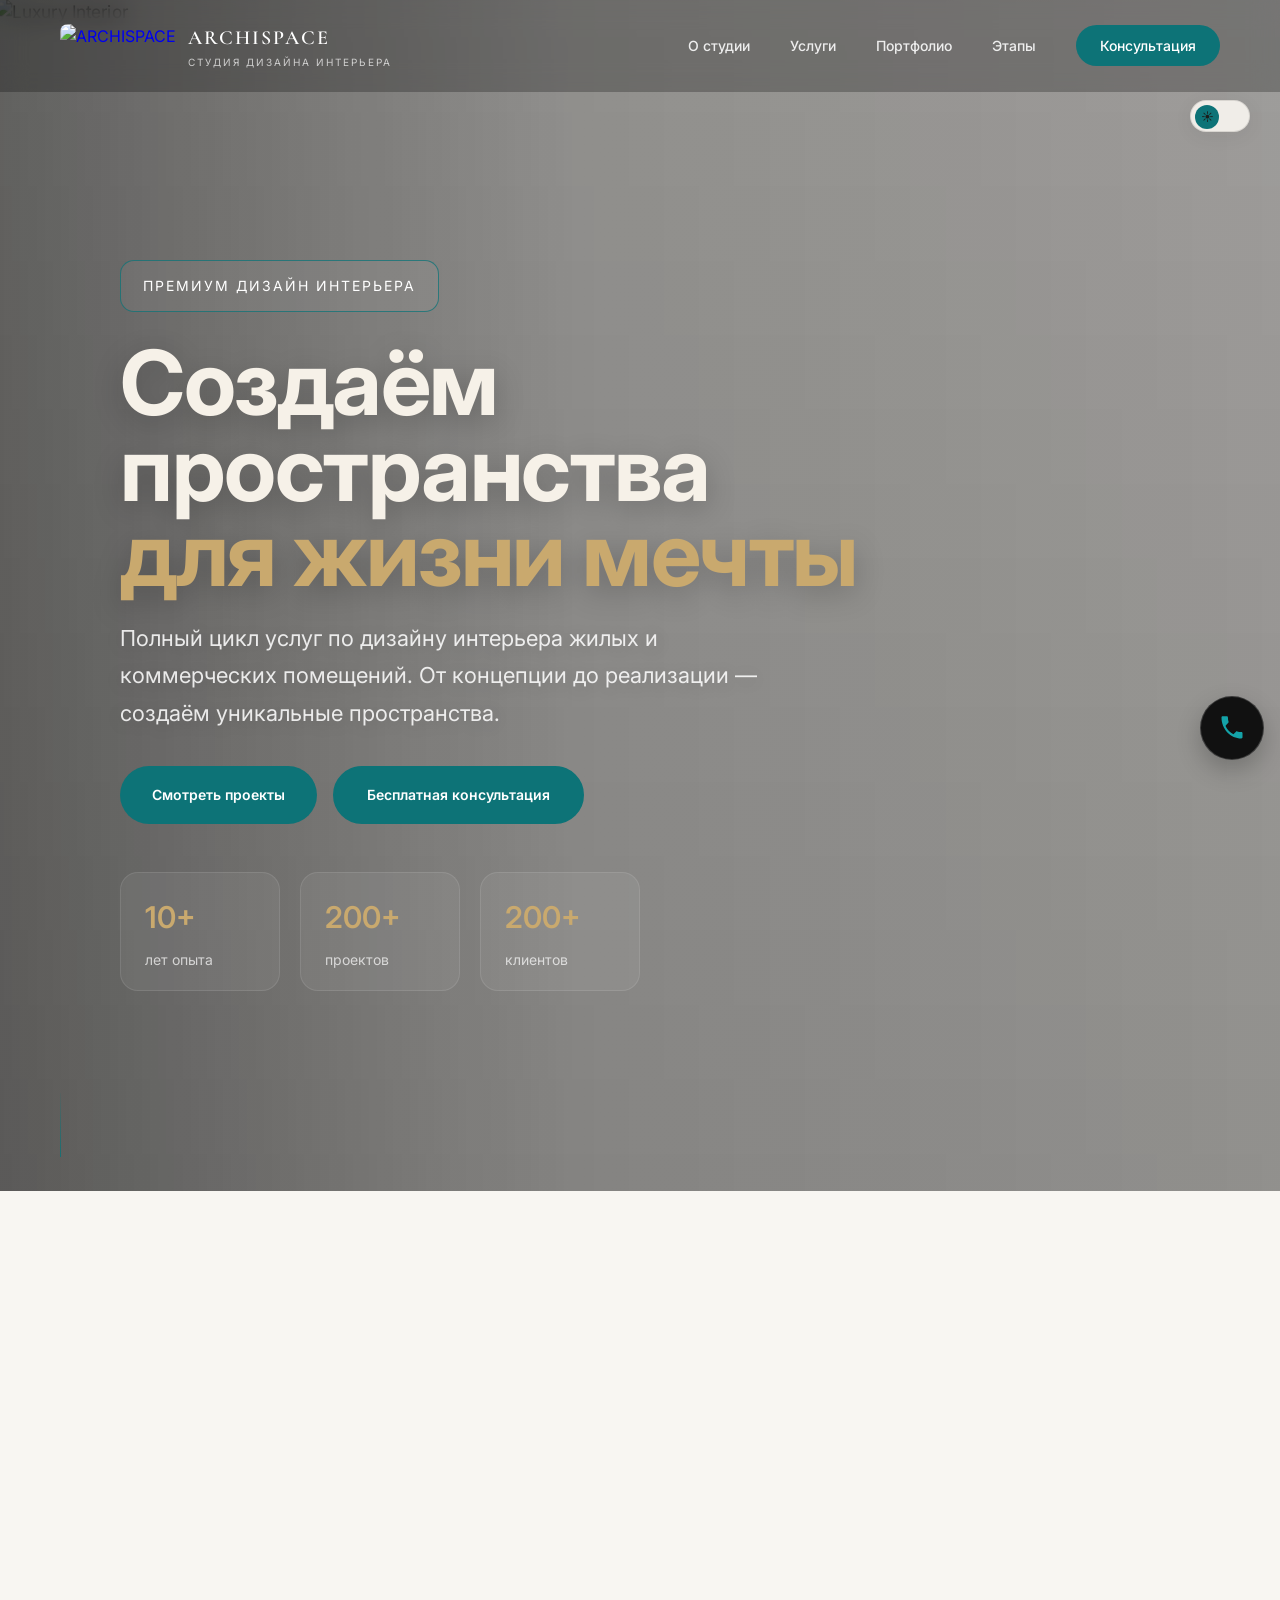
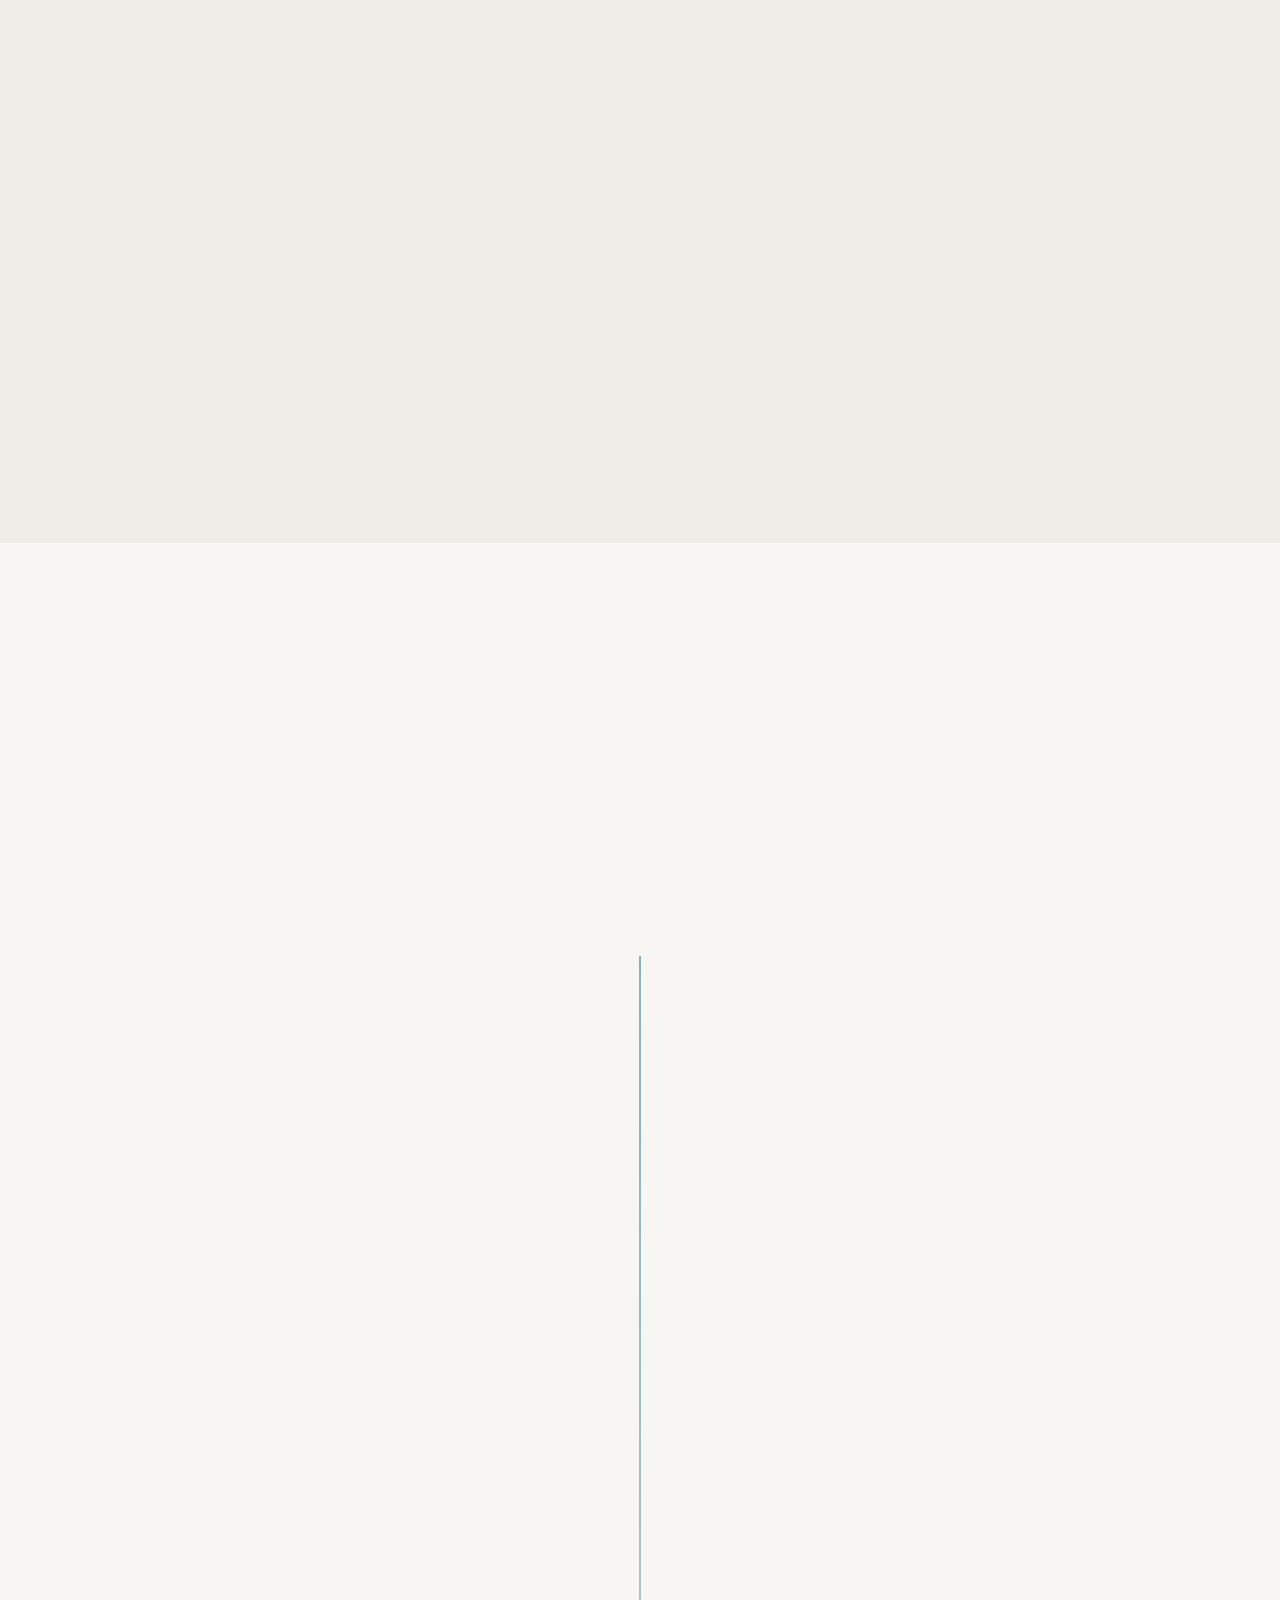
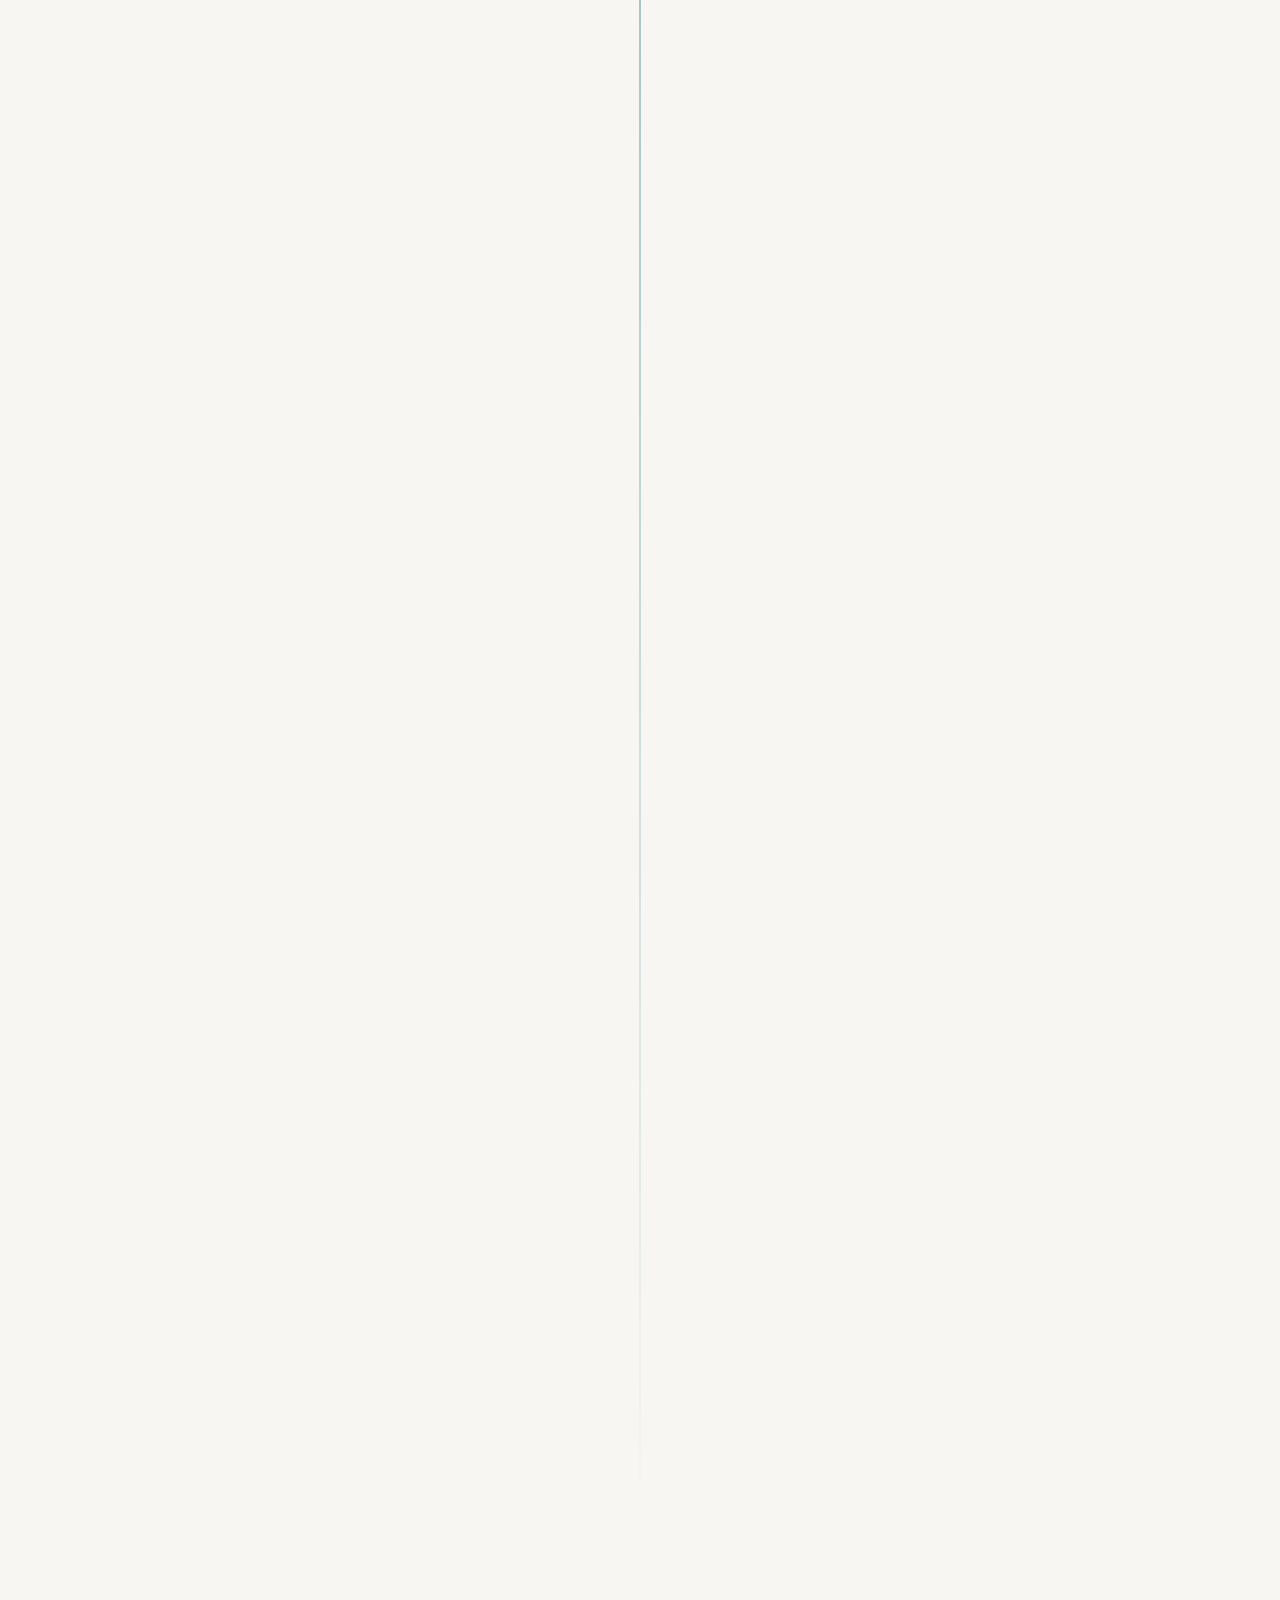
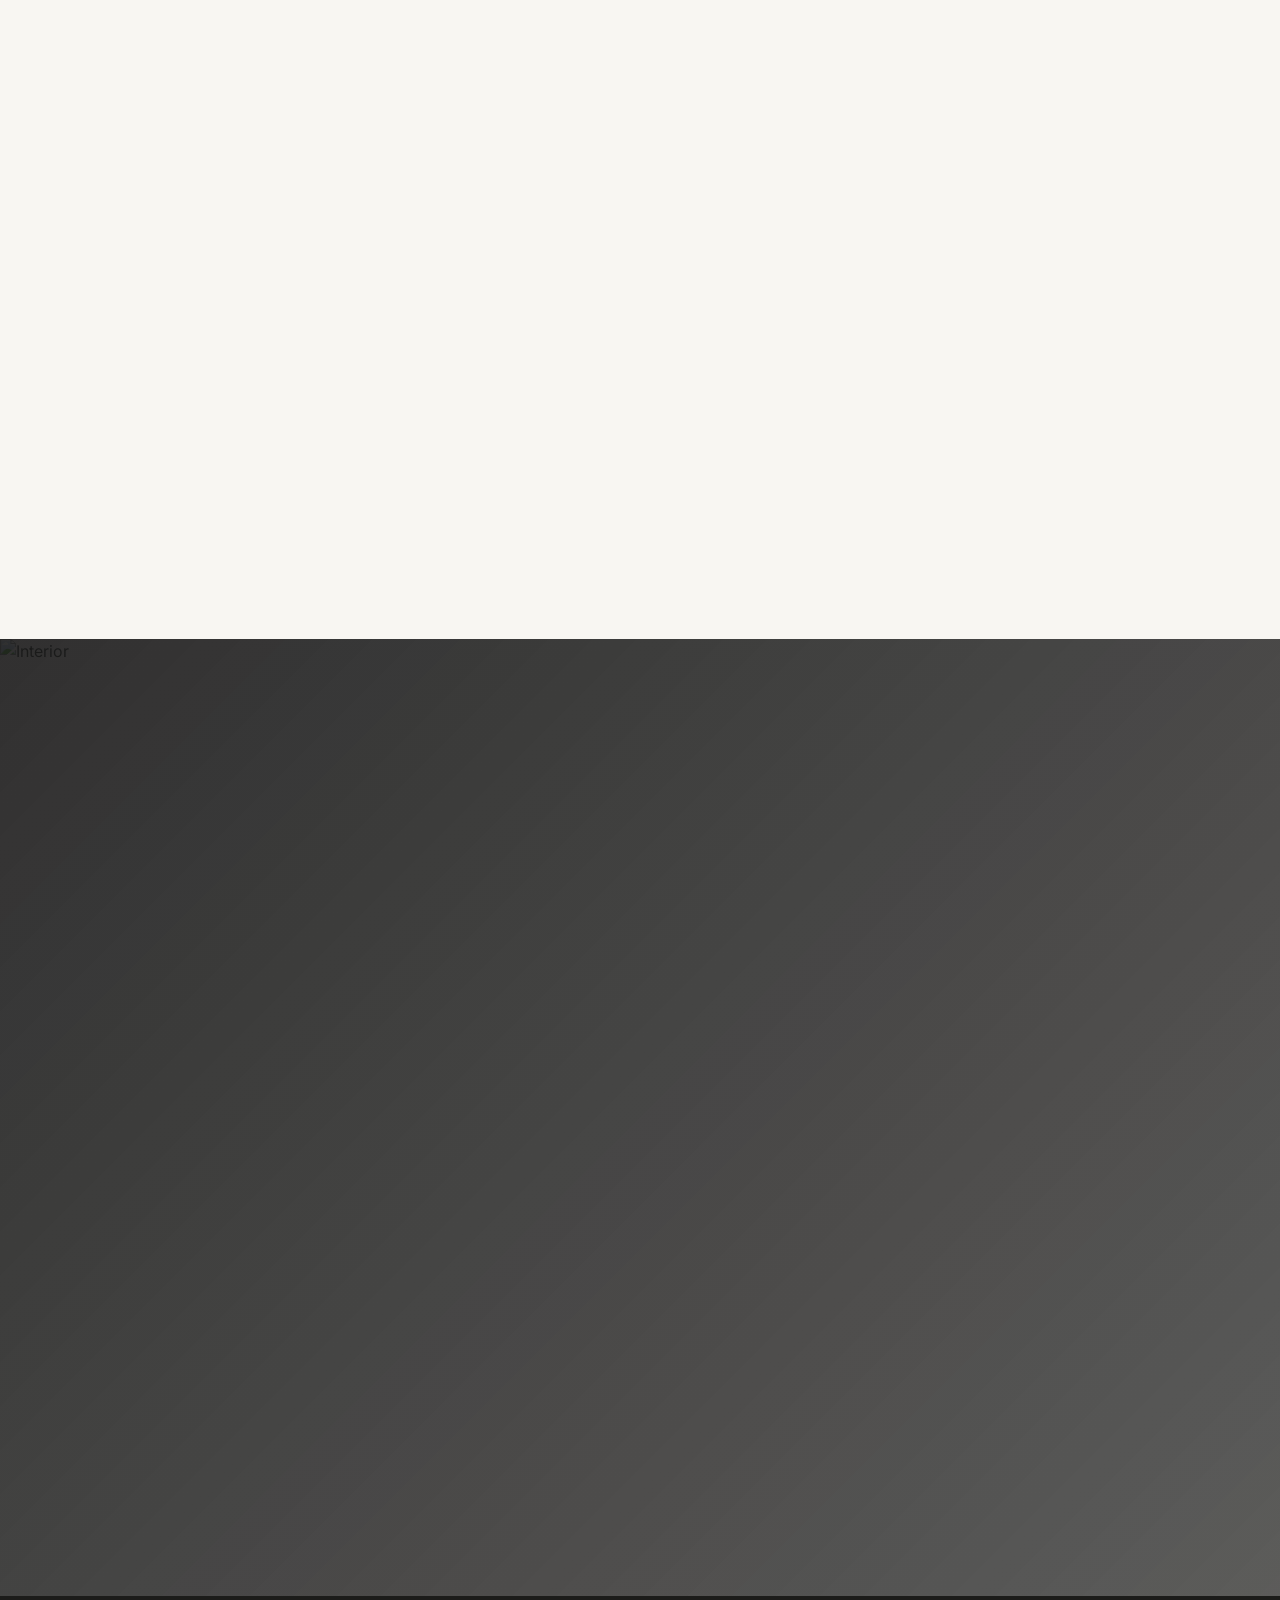
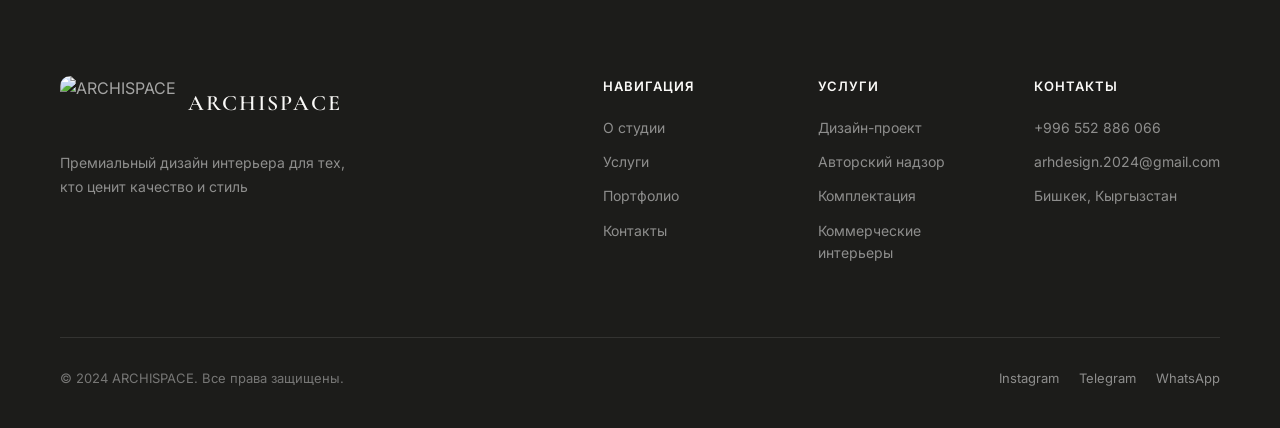
==== index.html @ 8711dd5a "Add files via upload" ====
<!DOCTYPE html>
<html lang="ru">

<head>
    <meta charset="UTF-8">
    <meta name="viewport" content="width=device-width, initial-scale=1.0">
    <title>ARCHISPACE | Дизайн интерьера премиум класса</title>
    <link rel="preconnect" href="https://fonts.googleapis.com">
    <link rel="preconnect" href="https://fonts.gstatic.com" crossorigin>
    <link
        href="https://fonts.googleapis.com/css2?family=Inter:wght@300;400;500;600;700&family=Cormorant+Garamond:wght@400;500;600;700&display=swap"
        rel="stylesheet">
    <link rel="stylesheet" href="styles.css">
</head>

<body>
    <!-- Theme Toggle -->
    <div class="theme-toggle" id="themeToggle">
        <div class="theme-toggle-track">
            <div class="theme-toggle-thumb">
                <span class="theme-icon light">☀️</span>
                <span class="theme-icon dark">🌙</span>
            </div>
        </div>
    </div>

    <nav class="navbar" id="navbar">
        <a href="#" class="logo">
            <img src="images/logo.png" alt="ARCHISPACE">
            <div class="logo-text">
                <span class="logo-title">ARCHISPACE</span>
                <span class="logo-subtitle">Студия дизайна интерьера</span>
            </div>
        </a>

        <ul class="nav-links">
            <li><a href="#about" data-i18n="navAbout">О студии</a></li>
            <li><a href="#services" data-i18n="navServices">Услуги</a></li>
            <li><a href="#portfolio" data-i18n="navPortfolio">Портфолио</a></li>
            <li><a href="#process" data-i18n="navProcess">Этапы</a></li>
            <li><a href="#contact" class="nav-cta" data-i18n="navContact">Консультация</a></li>
        </ul>

        <div class="mobile-menu-btn" id="mobileMenuBtn">
            <span></span>
            <span></span>
            <span></span>
        </div>
    </nav>

    <section class="hero" id="hero">
        <div class="hero-bg">
            <img src="images/hero-interior.jpg" alt="Luxury Interior">
            <div class="hero-overlay"></div>
        </div>
        <div class="hero-container">

            <div class="hero-content">

                <div class="hero-label" data-i18n="heroLabel">
                    Премиум дизайн интерьера
                </div>

                <h1 data-i18n="heroTitle">
                    Создаём пространства <br><span>для жизни мечты</span>
                </h1>

                <p class="hero-description" data-i18n="heroDesc">
                    Полный цикл услуг по дизайну интерьера жилых и коммерческих помещений.
                    От концепции до реализации — создаём уникальные пространства.
                </p>

                <div class="hero-buttons">
                    <a href="#portfolio" class="btn btn-primary" data-i18n="btnProjects">
                        Смотреть проекты
                    </a>

                    <a href="#contact" class="btn btn-secondary" data-i18n="btnConsult">
                        Бесплатная консультация
                    </a>
                </div>

                <div class="hero-stats">
                    <div class="stat-item">
                        <h3>10+</h3>
                        <p data-i18n="statYears">лет опыта</p>
                    </div>
                    <div class="stat-item">
                        <h3>200+</h3>
                        <p data-i18n="statProjects">проектов</p>
                    </div>
                    <div class="stat-item">
                        <h3>200+</h3>
                        <p data-i18n="statClients">клиентов</p>
                    </div>
                </div>

            </div>

        </div>
        <div class="scroll-indicator">
            <div class="scroll-line"></div>
        </div>
    </section>

    <section class="services" id="services">
        <div class="section-header reveal">
            <span class="section-label" data-i18n="servicesLabel">Услуги</span>
            <h2 class="section-title" data-i18n="servicesTitle">Комплексный подход к дизайну</h2>
            <p class="section-subtitle" data-i18n="servicesSubtitle">
                От первой встречи до финальной реализации — мы сопровождаем вас на каждом этапе создания идеального
                интерьера
            </p>
        </div>

        <div class="services-grid">
            <div class="service-card reveal">
                <div class="service-image">
                    <img src="images/service-1.jpg" alt="Interior Design">
                </div>
                <div class="service-content">
                    <span class="service-number">01</span>
                    <h3 data-i18n="service1Title">Состав дизайн-проекта</h3>
                    <p data-i18n="service1Text">
                        Вы получите полный комплект дизайн проекта со всеми частями в бумажном и электронном виде
                    </p>
                    <ul class="service-list">
                        <li>Замеры объекта</li>
                        <li>Планировочные решения</li>
                        <li>3D-визуализация</li>
                        <li>Рабочие чертежи</li>
                    </ul>
                </div>
            </div>

            <div class="service-card reveal">

                <div class="service-image">
                    <img src="images/service-2.jpg" alt="Author Supervision">
                </div>
                <div class="service-content">
                    <span class="service-number">02</span>
                    <h3 data-i18n="service2Title">Авторский надзор</h3>
                    <p data-i18n="service2Text">
                        Контроль соответствия строительных работ проектной документации.
                        Регулярные выезды на объект и взаимодействие с подрядчиками.
                    </p>

                    <ul class="service-list">
                        <li>Выезды на объект</li>
                        <li>Приёмка работ</li>
                        <li>Корректировки</li>
                        <li>Фотоотчёты</li>
                    </ul>

                </div>

            </div>

            <div class="service-card reveal">
                <div class="service-image">
                    <img src="images/service-3.jpg" alt="Furniture">
                </div>
                <div class="service-content">
                    <span class="service-number">03</span>
                    <h3 data-i18n="service3Title">Комплектация объекта</h3>
                    <p data-i18n="service3Text">
                        Подбор и закупка мебели, сантехники, света, отделочных материалов. Работа с проверенными
                        поставщиками и скидки до 10%.
                    </p>
                    <ul class="service-list">
                        <li>Подбор материалов</li>
                        <li>Закупка мебели</li>
                        <li>Доставка и сборка</li>
                        <li>Гарантия качества</li>
                    </ul>
                </div>
            </div>

            <div class="service-card reveal">
                <div class="service-image">
                    <img src="images/service-4.jpg" alt="Commercial">
                </div>
                <div class="service-content">
                    <span class="service-number">04</span>
                    <h3 data-i18n="service4Title">Коммерческие интерьеры</h3>
                    <p data-i18n="service4Text">
                        Дизайн офисов, ресторанов, отелей и магазинов. Создаём пространства, которые работают на имидж и
                        прибыль вашего бизнеса.
                    </p>
                    <ul class="service-list">
                        <li>Офисы</li>
                        <li>Рестораны и кафе</li>
                        <li>Отели</li>
                        <li>Ритейл</li>
                    </ul>
                </div>
            </div>
        </div>
    </section>

    <section class="portfolio" id="portfolio">
        <div class="section-header reveal">
            <span class="section-label" data-i18n="portfolioLabel">Портфолио</span>
            <h2 class="section-title" data-i18n="portfolioTitle">Реализованные проекты</h2>
            <p class="section-subtitle" data-i18n="portfolioSubtitle">
                Каждый проект — это уникальная история, воплощённая в пространстве
            </p>
        </div>

        <div class="portfolio-filter reveal">
            <button class="filter-btn active" data-filter="all">Все проекты</button>
            <button class="filter-btn" data-filter="living">Кухня-гостиная</button>
            <button class="filter-btn" data-filter="bathroom">Санузлы</button>
            <button class="filter-btn" data-filter="bedroom">Спальни</button>
            <button class="filter-btn" data-filter="hallway">Прихожие</button>
            <button class="filter-btn" data-filter="kids">Детская</button>
            <button class="filter-btn" data-filter="before-after">До / После</button>
        </div>

        <div class="portfolio-grid">
            <div id="portfolioGalleryView" class="portfolio-gallery-view">
                <div id="galleryViewGrid" class="gallery-view-grid"></div>
            </div>

            <div class="portfolio-item reveal before-after-card" data-category="before-after"
                data-videos='["portfolio/videos/IMG_1488.mp4","portfolio/videos/IMG_1489.mp4"]'>
                <img class="portfolio-cover-image" src="images/before-after-poster.jpg" alt="До и после">

                <div class="portfolio-overlay">
                    <span class="portfolio-category">До / После</span>
                    <h3 class="portfolio-title">Ремонт до и после</h3>
                    <span class="portfolio-btn">Смотреть видео →</span>
                </div>
            </div>

            <!-- Kitchen Living -->
            <div class="portfolio-item reveal" data-category="living" data-gallery='[
            "portfolio/kitchen-living/GostKitchen_View06.jpg",
            "portfolio/kitchen-living/GostKitchen_View07.jpg",
            "portfolio/kitchen-living/GostKitchen_View08.jpg",
            "portfolio/kitchen-living/GostKitchen_View09.jpg",
            "portfolio/kitchen-living/GostKitchen_View10.jpg",
            "portfolio/kitchen-living/GostKitchen_View11.jpg",
            "portfolio/kitchen-living/GostKitchen_View13.jpg",
            "portfolio/kitchen-living/GostKitchen_View010001.jpg",
            "portfolio/kitchen-living/GostKitchen_View020001.jpg",
            "portfolio/kitchen-living/GostKitchen_View030001.jpg",
            "portfolio/kitchen-living/GostKitchen_View040001.jpg",
            "portfolio/kitchen-living/GostKitchen_View050001.jpg",
            "portfolio/kitchen-living/GostKitchen_View120001.jpg"
        ]'>
                <img src="portfolio/kitchen-living/GostKitchen_View06.jpg" alt="Kitchen Living">
                <div class="portfolio-overlay">
                    <span class="portfolio-category">Кухня-гостиная</span>
                    <h3 class="portfolio-title">Kitchen Living Interior</h3>
                    <span class="portfolio-btn">Смотреть проект →</span>
                </div>
            </div>

            <!-- Bathroom -->
            <div class="portfolio-item reveal" data-category="bathroom" data-gallery='[
            "portfolio/bathroom/duw01.jpg",
            "portfolio/bathroom/duw02.jpg",
            "portfolio/bathroom/duw03.jpg",
            "portfolio/bathroom/duw04.jpg",
            "portfolio/bathroom/duw05.jpg",
            "portfolio/bathroom/duw06.jpg",
            "portfolio/bathroom/vanna01.jpg",
            "portfolio/bathroom/vanna02.jpg",
            "portfolio/bathroom/vanna03.jpg",
            "portfolio/bathroom/vanna04.jpg",
            "portfolio/bathroom/vanna05.jpg",
            "portfolio/bathroom/vanna06.jpg"
        ]'>
                <img src="portfolio/bathroom/duw01.jpg" alt="Bathroom">
                <div class="portfolio-overlay">
                    <span class="portfolio-category">Санузлы</span>
                    <h3 class="portfolio-title">Bathroom Interior</h3>
                    <span class="portfolio-btn">Смотреть проект →</span>
                </div>
            </div>

            <!-- Bedroom -->
            <div class="portfolio-item reveal" data-category="bedroom" data-gallery='[
            "portfolio/Bedroom/Bedroom_View02.jpg",
            "portfolio/Bedroom/Bedroom_View03.jpg",
            "portfolio/Bedroom/Bedroom_View04.jpg",
            "portfolio/Bedroom/Bedroom_View05.jpg",
            "portfolio/Bedroom/Bedroom_View06.jpg",
            "portfolio/Bedroom/Bedroom_View07.jpg",
            "portfolio/Bedroom/Bedroom_View08.jpg",
            "portfolio/Bedroom/Bedroom_View09.jpg",
            "portfolio/Bedroom/Bedroom_View10.jpg",
            "portfolio/Bedroom/Bedroom_View11.jpg",
            "portfolio/Bedroom/Bedroom_View12.jpg",
            "portfolio/Bedroom/Bedroom_View13.jpg",
            "portfolio/Bedroom/Bedroom_View010000.jpg"
        ]'>
                <img src="portfolio/Bedroom/Bedroom_View02.jpg" alt="Bedroom">
                <div class="portfolio-overlay">
                    <span class="portfolio-category">Спальни</span>
                    <h3 class="portfolio-title">Modern Bedroom</h3>
                    <span class="portfolio-btn">Смотреть проект →</span>
                </div>
            </div>

            <!-- Hallway -->
            <div class="portfolio-item reveal" data-category="hallway" data-gallery='[
            "portfolio/Hallway/Hallway_View01.jpg",
            "portfolio/Hallway/Hallway_View02.jpg",
            "portfolio/Hallway/Hallway_View03.jpg",
            "portfolio/Hallway/Hallway_View04.jpg",
            "portfolio/Hallway/Hallway_View05.jpg",
            "portfolio/Hallway/Hallway_View06.jpg",
            "portfolio/Hallway/Hallway_View07.jpg",
            "portfolio/Hallway/Hallway_View08.jpg",
            "portfolio/Hallway/Hallway_View09.jpg"
        ]'>
                <img src="portfolio/Hallway/Hallway_View01.jpg" alt="Hallway">
                <div class="portfolio-overlay">
                    <span class="portfolio-category">Прихожие</span>
                    <h3 class="portfolio-title">Entrance Hall</h3>
                    <span class="portfolio-btn">Смотреть проект →</span>
                </div>
            </div>

            <!-- Kids -->
            <div class="portfolio-item reveal" data-category="kids" data-gallery='[
            "portfolio/kids/Childroom_View01.jpg",
            "portfolio/kids/Childroom_View02.jpg",
            "portfolio/kids/Childroom_View03.jpg",
            "portfolio/kids/Childroom_View04.jpg",
            "portfolio/kids/Childroom_View05.jpg",
            "portfolio/kids/Childroom_View06.jpg",
            "portfolio/kids/Childroom_View07.jpg",
            "portfolio/kids/Childroom_View08.jpg",
            "portfolio/kids/Childroom_View09.jpg",
            "portfolio/kids/Childroom_View10.jpg",
            "portfolio/kids/Childroom_View11.jpg",
            "portfolio/kids/Childroom_View12.jpg",
            "portfolio/kids/Childroom_View130001.jpg",
            "portfolio/kids/Childroom_View140001.jpg"
        ]'>
                <img src="portfolio/kids/Childroom_View01.jpg" alt="Детская">
                <div class="portfolio-overlay">
                    <span class="portfolio-category">Детская</span>
                    <h3 class="portfolio-title">Children Room Concept</h3>
                    <span class="portfolio-btn">Смотреть проект →</span>
                </div>
            </div>
        </div>
    </section>

    <section class="process" id="process">
        <div class="section-header reveal">
            <span class="section-label" data-i18n="processLabel">Процесс</span>
            <h2 class="section-title" data-i18n="processTitle">Как мы работаем</h2>
            <p class="section-subtitle" data-i18n="processSubtitle">
                Прозрачный и понятный процесс от первой встречи до заселения
            </p>
        </div>

        <div class="process-container">
            <div class="process-line"></div>

            <div class="process-steps">
                <div class="process-step reveal">
                    <div class="step-number">01</div>
                    <div class="step-content">
                        <div class="step-image">
                            <img src="images/consultation.jpg" alt="Consultation">
                        </div>
                        <h4 data-i18n="step1Title">Встреча и консультация</h4>
                        <p data-i18n="step1Text">Знакомимся, обсуждаем ваши пожелания, бюджет и сроки. Проводим
                            бесплатную консультацию.</p>
                        <ul class="step-list">
                            <li>Обсуждение концепции</li>
                            <li>Оценка объекта</li>
                            <li>Предварительный бюджет</li>
                        </ul>
                    </div>
                </div>

                <div class="process-step reveal">
                    <div class="step-number">02</div>
                    <div class="step-content">
                        <div class="step-image">
                            <img src="images/planning.jpg" alt="Planning">
                        </div>
                        <h4 data-i18n="step2Title">Планировочное решение</h4>
                        <p data-i18n="step2Text">Разрабатываем 2-3 варианта планировки с расстановкой мебели и
                            зонированием пространства.</p>
                        <ul class="step-list">
                            <li>Обмеры помещения</li>
                            <li>Варианты планировок</li>
                            <li>3D-визуализация</li>
                        </ul>
                    </div>
                </div>

                <div class="process-step reveal">
                    <div class="step-number">03</div>
                    <div class="step-content">
                        <div class="step-image">
                            <img src="images/design-project.jpg" alt="Design">
                        </div>
                        <h4 data-i18n="step3Title">Дизайн-проект</h4>
                        <p data-i18n="step3Text">Создаём полный комплект документации: чертежи, визуализации,
                            спецификации материалов.</p>
                        <ul class="step-list">
                            <li>Рабочие чертежи</li>
                            <li>3D-визуализации</li>
                            <li>Спецификации</li>
                        </ul>
                    </div>
                </div>

                <div class="process-step reveal">
                    <div class="step-number">04</div>
                    <div class="step-content">
                        <div class="step-image">
                            <img src="images/implementation.jpg" alt="Realization">
                        </div>
                        <h4 data-i18n="step4Title">Реализация</h4>
                        <p data-i18n="step4Text">Авторский надзор, комплектация и контроль ремонтных работ до финального
                            результата.</p>
                        <ul class="step-list">
                            <li>Авторский надзор</li>
                            <li>Комплектация</li>
                            <li>Сдача объекта</li>
                        </ul>
                    </div>
                </div>
            </div>
        </div>
    </section>

    <section class="about" id="about">
        <div class="about-container">
            <div class="about-grid">
                <div class="about-images reveal">
                    <div class="about-image-main">

                        <img src="director.jpeg" alt="Мадина">

                        <div class="director-overlay">
                            <span class="director-role">Исполнительный директор</span>
                            <p class="director-desc">
                                Мустанкулова Мадина
                            </p>
                        </div>

                    </div>
                </div>
                <div class="about-content reveal">
                    <span class="section-label" data-i18n="aboutLabel">О студии</span>
                    <h2 class="section-title" data-i18n="aboutTitle">ARCHISPACE</h2>
                    <p class="about-text" data-i18n="aboutText1">
                        Мы — команда профессиональных дизайнеров интерьера, объединённых общей идеей: создавать
                        пространства, в которых хочется жить.
                        За 8 лет работы мы реализовали более 200 проектов различной сложности — от небольших квартир до
                        премиальных загородных домов.
                    </p>
                    <p class="about-text" data-i18n="aboutText2">
                        Наш подход основан на глубоком понимании потребностей клиента, современных трендах дизайна и
                        безупречном качестве исполнения.
                        Мы не просто создаём красивые интерьеры — мы проектируем пространства, которые работают на
                        комфорт и гармонию вашей жизни.
                    </p>

                    <div class="about-features">
                        <div class="about-feature">
                            <div class="feature-icon">✦</div>
                            <div>
                                <h4 data-i18n="feature1Title">Индивидуальный подход</h4>
                                <p data-i18n="feature1Text">Каждый проект уникален и создаётся под ваш образ жизни</p>
                            </div>
                        </div>
                        <div class="about-feature">
                            <div class="feature-icon">◈</div>
                            <div>
                                <h4 data-i18n="feature2Title">Полный цикл</h4>
                                <p data-i18n="feature2Text">От идеи до реализации — берём все заботы на себя</p>
                            </div>
                        </div>
                        <div class="about-feature">
                            <div class="feature-icon">◎</div>
                            <div>
                                <h4 data-i18n="feature3Title">Гарантия качества</h4>
                                <p data-i18n="feature3Text">Работаем только с проверенными поставщиками и подрядчиками
                                </p>
                            </div>
                        </div>
                        <div class="about-feature">
                            <div class="feature-icon">⚡</div>
                            <div>
                                <h4 data-i18n="feature4Title">Соблюдение сроков</h4>
                                <p data-i18n="feature4Text">Чёткое планирование и контроль на каждом этапе</p>
                            </div>
                        </div>
                    </div>
                </div>
            </div>
        </div>
    </section>
    <section class="reviews" id="reviews">
    <div class="section-header reveal">
        <span class="section-label">Отзывы</span>
        <h2 class="section-title">Что говорят клиенты</h2>
        <p class="section-subtitle">
            Реальные впечатления о работе с ARCHISPACE
        </p>
    </div>

    <div class="reviews-container">
        <div>
            <div class="reviews-list reveal" id="reviewsList"></div>

            <div class="reviews-actions reveal">
                <a href="reviews.html" class="reviews-more-btn" id="loadMoreReviewsBtn">
                    Показать ещё
                </a>
            </div>
        </div>

        <form class="review-form reveal" id="reviewForm">
            <h3>Оставить отзыв</h3>

            <div class="form-group">
                <label for="reviewName">Ваше имя</label>
                <input type="text" id="reviewName" placeholder="Например: Алина" required>
            </div>

            <div class="form-group">
                <label for="reviewRating">Оценка</label>
                <select id="reviewRating" required>
                    <option value="5">5 — Отлично</option>
                    <option value="4">4 — Хорошо</option>
                    <option value="3">3 — Нормально</option>
                    <option value="2">2 — Слабо</option>
                    <option value="1">1 — Плохо</option>
                </select>
            </div>

            <div class="form-group">
                <label for="reviewText">Ваш отзыв</label>
                <textarea id="reviewText" rows="5" placeholder="Напишите ваш отзыв..." required></textarea>
            </div>

            <button type="submit" class="submit-btn">Отправить отзыв</button>
            <p class="form-note">Отзыв будет опубликован на сайте</p>
        </form>
    </div>
</section>

    <section class="contact" id="contact">
        <div class="contact-bg">
            <img src="images/sofa.jpg" alt="Interior">
            <div class="contact-overlay"></div>
        </div>
        <div class="contact-container">
            <div class="contact-content reveal">
                <span class="section-label light" data-i18n="contactLabel">Контакты</span>
                <h2 class="section-title light" data-i18n="contactTitle">Начните свой проект сегодня</h2>
                <p class="section-subtitle light" data-i18n="contactSubtitle">
                    Оставьте заявку на бесплатную консультацию, и мы свяжемся с вами в течение 24 часов
                </p>

                <div class="contact-info-block">
                    <div class="contact-item">

                    </div>
                    <div class="contact-item">
                        <div class="contact-icon">📞</div>
                        <div>
                            <strong data-i18n="phoneLabel">Телефон</strong>
                            <span>+996 552 886 066</span>
                        </div>
                    </div>
                    <div class="contact-item">
                        <div class="contact-icon">✉️</div>
                        <div>
                            <strong data-i18n="emailLabel">Email</strong>
                            <span>arhdesign.2024@gmail.com</span>
                        </div>
                    </div>
                </div>

                <div class="social-links">
                    <a href="https://www.instagram.com/archi_space2024/" target="_blank" class="social-link"
                        title="Instagram">IG</a>
                    <a href="https://t.me/+996779519331" target="_blank" class="social-link" title="Telegram">TG</a>
                    <a href="https://wa.me/996552886066" target="_blank" class="social-link" title="WhatsApp">WA</a>
                    <a href="mailto:arhdesign.2024@gmail.com" class="social-link" title="Email">✉️</a>
                </div>
            </div>

            <form class="contact-form reveal" id="contactForm">
                <h3 data-i18n="formTitle">Получить консультацию</h3>
                <div class="form-group">
                    <label for="name" data-i18n="formName">Ваше имя</label>
                    <input type="text" id="name" placeholder="Как к вам обращаться?" required>
                </div>
                <div class="form-group">
                    <label for="phone" data-i18n="formPhone">Телефон</label>
                    <input type="tel" id="phone" placeholder="+996(___) __-__-__" required>
                </div>
                <div class="form-group">
                    <label for="room" data-i18n="formRoom">Тип помещения</label>

                    <div class="custom-select" id="roomSelect">
                        <input type="hidden" id="room" name="room" required>

                        <button type="button" class="custom-select-trigger">
                            <span class="custom-select-value">Выберите тип</span>
                            <span class="custom-select-arrow"></span>
                        </button>

                        <div class="custom-select-dropdown">
                            <div class="custom-select-option active" data-value="">Выберите тип</div>
                            <div class="custom-select-option" data-value="apartment">Квартира</div>
                            <div class="custom-select-option" data-value="house">Дом</div>
                            <div class="custom-select-option" data-value="office">Офис</div>
                            <div class="custom-select-option" data-value="commercial">Коммерческое</div>
                        </div>
                    </div>
                </div>
                <div class="form-group">
                    <label for="message" data-i18n="formMessage">О проекте</label>
                    <textarea id="message" rows="3" placeholder="Расскажите о вашем проекте..."></textarea>
                </div>
                <button type="submit" class="submit-btn" data-i18n="formSubmit">Отправить заявку</button>
                <p class="form-note" data-i18n="formNote">Нажимая кнопку, вы соглашаетесь с политикой конфиденциальности
                </p>
            </form>
        </div>
    </section>


    <footer class="footer">
        <div class="footer-content">
            <div class="footer-main">
                <div class="footer-logo">
                    <img src="images/logo.png" alt="ARCHISPACE">
                    <span class="logo-text">ARCHISPACE</span>
                </div>
                <p class="footer-desc">Премиальный дизайн интерьера для тех, кто ценит качество и стиль</p>
            </div>

            <div class="footer-links">
                <div class="footer-column">
                    <h4>Навигация</h4>
                    <a href="#about" data-i18n="footerAbout">О студии</a>
                    <a href="#services" data-i18n="footerServices">Услуги</a>
                    <a href="#portfolio" data-i18n="footerPortfolio">Портфолио</a>
                    <a href="#contact" data-i18n="footerContact">Контакты</a>
                </div>
                <div class="footer-column">
                    <h4>Услуги</h4>
                    <a href="#services">Дизайн-проект</a>
                    <a href="#services">Авторский надзор</a>
                    <a href="#services">Комплектация</a>
                    <a href="#services">Коммерческие интерьеры</a>
                </div>
                <div class="footer-column">
                    <h4>Контакты</h4>
                    <p>+996 552 886 066</p>
                    <p>arhdesign.2024@gmail.com</p>
                    <p>Бишкек, Кыргызстан</p>
                </div>
            </div>
        </div>
        <div class="footer-bottom">
            <div>© 2024 ARCHISPACE. <span data-i18n="footerRights">Все права защищены.</span></div>
            <div class="footer-social">
                <a href="https://www.instagram.com/archi_space2024/" target="_blank">Instagram</a>
                <a href="https://t.me/+996779519331" target="_blank">Telegram</a>
                <a href="https://wa.me/996552886066" target="_blank">WhatsApp</a>
            </div>
        </div>
    </footer>

    <div class="lightbox" id="lightbox">
        <button class="lightbox-close" id="lightboxClose">&times;</button>
        <button class="lightbox-nav lightbox-prev" id="lightboxPrev">&#10094;</button>

        <div class="lightbox-content">
            <img id="lightboxImage" src="" alt="Preview">
        </div>

        <button class="lightbox-nav lightbox-next" id="lightboxNext">&#10095;</button>

        <div class="lightbox-counter">
            <span id="currentSlide">1</span> / <span id="totalSlides">1</span>
        </div>
    </div>

    <div class="lightbox" id="videoLightbox">
        <button class="lightbox-close" id="videoLightboxClose">&times;</button>
        <button class="lightbox-nav lightbox-prev" id="videoLightboxPrev">&#10094;</button>

        <div class="lightbox-content">
            <video id="lightboxVideo" controls playsinline></video>
        </div>

        <button class="lightbox-nav lightbox-next" id="videoLightboxNext">&#10095;</button>

        <div class="lightbox-counter">
            <span id="currentVideoSlide">1</span> / <span id="totalVideoSlides">1</span>
        </div>
    </div>

    <div class="floating-contact" id="floatingContact">
        <div class="floating-contact-menu">
            <a href="https://wa.me/996552886066" target="_blank" class="floating-contact-link">
                <svg viewBox="0 0 32 32" fill="currentColor">
                    <path
                        d="M16.01 3.2c-7.07 0-12.8 5.73-12.8 12.8 0 2.26.59 4.47 1.72 6.41L3.2 28.8l6.57-1.72a12.74 12.74 0 0 0 6.24 1.6h.01c7.07 0 12.8-5.73 12.8-12.8 0-3.43-1.34-6.65-3.77-9.07A12.73 12.73 0 0 0 16.01 3.2zm0 23.34h-.01a10.52 10.52 0 0 1-5.36-1.48l-.39-.23-3.9 1.02 1.04-3.8-.25-.39a10.56 10.56 0 0 1-1.63-5.64c0-5.86 4.77-10.63 10.64-10.63 2.84 0 5.51 1.11 7.52 3.12a10.56 10.56 0 0 1 3.12 7.51c0 5.86-4.77 10.63-10.63 10.63zm5.83-7.96c-.32-.16-1.89-.93-2.18-1.03-.29-.11-.5-.16-.71.16-.21.32-.81 1.03-.99 1.24-.18.21-.36.24-.68.08-.32-.16-1.35-.5-2.57-1.6-.95-.84-1.59-1.88-1.78-2.2-.18-.32-.02-.49.14-.65.14-.14.32-.36.48-.54.16-.18.21-.32.32-.53.11-.21.05-.4-.03-.56-.08-.16-.71-1.71-.97-2.34-.25-.61-.51-.53-.71-.54h-.6c-.21 0-.56.08-.85.4-.29.32-1.11 1.08-1.11 2.63 0 1.55 1.14 3.05 1.3 3.26.16.21 2.25 3.43 5.46 4.81.76.33 1.35.53 1.81.68.76.24 1.45.21 2 .13.61-.09 1.89-.77 2.16-1.52.27-.75.27-1.39.19-1.52-.08-.13-.29-.21-.61-.37z" />
                </svg>
            </a>

            <a href="https://t.me/+996779519331" target="_blank" class="floating-contact-link" aria-label="Telegram">
                <svg viewBox="0 0 24 24" fill="currentColor">
                    <path
                        d="M21.94 4.66c.15-.68-.52-1.24-1.14-.96L2.93 10.76c-.73.29-.69 1.34.06 1.57l4.54 1.42 1.76 5.49c.22.69 1.1.87 1.57.32l2.54-2.95 4.99 3.67c.61.45 1.48.11 1.63-.63l1.92-15zM9.15 13.32l8.8-5.56-6.92 6.84-.27 2.96-1.61-4.24z" />
                </svg>
            </a>

            <a href="tel:+996552886066" class="floating-contact-link" aria-label="Phone">
                <svg viewBox="0 0 24 24" fill="currentColor">
                    <path
                        d="M6.62 10.79a15.05 15.05 0 0 0 6.59 6.59l2.2-2.2c.27-.27.67-.36 1.02-.24 1.12.37 2.33.57 3.57.57.55 0 1 .45 1 1V20c0 .55-.45 1-1 1C10.85 21 3 13.15 3 3c0-.55.45-1 1-1h3.5c.55 0 1 .45 1 1 0 1.24.2 2.45.57 3.57.11.35.03.74-.25 1.02l-2.2 2.2z" />
                </svg>
            </a>
        </div>

        <button class="floating-contact-toggle" id="floatingContactToggle" aria-label="Открыть контакты">
            <svg class="toggle-phone-icon" viewBox="0 0 24 24" fill="currentColor">
                <path
                    d="M6.62 10.79a15.05 15.05 0 0 0 6.59 6.59l2.2-2.2c.27-.27.67-.36 1.02-.24 1.12.37 2.33.57 3.57.57.55 0 1 .45 1 1V20c0 .55-.45 1-1 1C10.85 21 3 13.15 3 3c0-.55.45-1 1-1h3.5c.55 0 1 .45 1 1 0 1.24.2 2.45.57 3.57.11.35.03.74-.25 1.02l-2.2 2.2z" />
            </svg>
            <span class="toggle-close">✕</span>
        </button>
    </div>

    <script type="module" src="script.js"></script>
</body>

</html>
---- styles.css ----
:root {
    --color-bg-primary: #f8f6f2;
    --color-bg-secondary: #f0ede8;
    --color-bg-dark: #1c1c1a;
    --color-text-primary: #1c1c1a;
    --color-text-secondary: #5c5a56;
    --color-text-muted: #8a8782;
    --color-text-light: #faf9f7;
    --color-accent: #0d7377;
    --color-accent-dark: #0a5c5f;
    --color-accent-light: rgba(13, 115, 119, 0.08);
    --color-gold: #c9a96e;
    --color-gold-light: rgba(201, 169, 110, 0.15);
    --shadow-soft: 0 4px 20px rgba(28, 28, 26, 0.06);
    --shadow-medium: 0 8px 30px rgba(28, 28, 26, 0.10);
    --shadow-strong: 0 20px 50px rgba(28, 28, 26, 0.18);
    --transition-base: all 0.3s cubic-bezier(0.4, 0, 0.2, 1);
}

[data-theme="dark"] {
    --color-bg-primary: #141413;
    --color-bg-secondary: #1c1c1a;
    --color-bg-dark: #0a0a09;
    --color-text-primary: #f5f3ef;
    --color-text-secondary: #a8a59e;
    --color-text-muted: #6b6964;
    --color-text-light: #faf9f7;
    --color-accent: #14a3a8;
    --color-accent-dark: #0d8a8f;
    --color-accent-light: rgba(20, 163, 168, 0.12);
    --color-gold: #d4b87a;
    --color-gold-light: rgba(212, 184, 122, 0.12);
}

* {
    margin: 0;
    padding: 0;
    box-sizing: border-box;
}

html {
    scroll-behavior: smooth;
}

body {
    font-family: 'Inter', sans-serif;
    background: var(--color-bg-primary);
    color: var(--color-text-primary);
    line-height: 1.6;
    overflow-x: hidden;
}

.theme-toggle {
    position: fixed;
    top: 100px;
    right: 30px;
    z-index: 1000;
    cursor: pointer;
}

.theme-toggle-track {
    width: 60px;
    height: 32px;
    background: var(--color-bg-secondary);
    border-radius: 16px;
    padding: 4px;
    box-shadow: var(--shadow-soft);
    border: 1px solid rgba(0, 0, 0, 0.1);
}

.theme-toggle-thumb {
    width: 24px;
    height: 24px;
    background: var(--color-accent);
    border-radius: 50%;
    display: flex;
    align-items: center;
    justify-content: center;
    transition: transform 0.3s ease;
    position: relative;
}

.theme-toggle.active .theme-toggle-thumb {
    transform: translateX(28px);
}

.theme-icon {
    position: absolute;
    font-size: 12px;
    transition: opacity 0.3s ease;
}

.theme-icon.light {
    opacity: 1;
}

.theme-icon.dark {
    opacity: 0;
}

[data-theme="dark"] .theme-icon.light {
    opacity: 0;
}

[data-theme="dark"] .theme-icon.dark {
    opacity: 1;
}

.lang-switcher {
    position: fixed;
    top: 140px;
    right: 30px;
    z-index: 1000;
    display: flex;
    gap: 8px;
    background: var(--color-bg-secondary);
    padding: 4px;
    border-radius: 20px;
    box-shadow: var(--shadow-soft);
}

.lang-btn {
    padding: 6px 12px;
    border: none;
    background: transparent;
    color: var(--color-text-secondary);
    font-size: 12px;
    font-weight: 600;
    cursor: pointer;
    border-radius: 16px;
    transition: var(--transition-base);
}

.lang-btn.active {
    background: var(--color-accent);
    color: var(--color-text-light);
}

.navbar {
    position: fixed;
    top: 0;
    left: 0;
    right: 0;
    display: flex;
    justify-content: space-between;
    align-items: center;
    padding: 22px 60px;
    z-index: 999;
    background: rgba(0, 0, 0, 0.25);
    backdrop-filter: blur(12px);
    -webkit-backdrop-filter: blur(12px);
    transition: all 0.35s ease;
}

.nav-links a {
    color: rgba(255, 255, 255, 0.85);
}

.nav-links a:hover {
    color: white;
}

.logo-title {
    color: white;
}

.logo-subtitle {
    color: rgba(255, 255, 255, 0.65);
}

.navbar.scrolled {
    background: rgba(255, 255, 255, 0.97);
    backdrop-filter: blur(18px);
    box-shadow: 0 10px 35px rgba(0, 0, 0, 0.08);
    padding: 16px 60px;
}

.navbar.scrolled .nav-links a {
    color: #222;
}

.navbar.scrolled .nav-links a:hover {
    color: black;
}

.navbar.scrolled .logo-title {
    color: #111;
}

.navbar.scrolled .logo-subtitle {
    color: #666;
}

[data-theme="dark"] .navbar.scrolled {
    background: rgba(15, 15, 16, 0.95);
}

.logo {
    display: flex;
    align-items: center;
    gap: 12px;
    text-decoration: none;
}

.logo img {
    height: 45px;
    width: auto;
    object-fit: contain;
    border-radius: 8px;
}

.logo-text {
    display: flex;
    flex-direction: column;
}

.logo-title {
    font-family: 'Cormorant Garamond', serif;
    font-size: 20px;
    font-weight: 600;
    color: var(--color-text-primary);
    letter-spacing: 2px;
}

.logo-subtitle {
    font-size: 10px;
    color: var(--color-text-muted);
    text-transform: uppercase;
    letter-spacing: 2px;
}

.nav-links {
    display: flex;
    align-items: center;
    gap: 40px;
    list-style: none;
}

.nav-links a {
    text-decoration: none;
    color: var(--color-text-secondary);
    font-size: 14px;
    font-weight: 500;
    transition: var(--transition-base);
    position: relative;
}

.nav-links a::after {
    content: '';
    position: absolute;
    bottom: -5px;
    left: 0;
    width: 0;
    height: 2px;
    background: var(--color-accent);
    transition: width 0.3s ease;
}

.nav-links a:hover {
    color: var(--color-text-primary);
}

.nav-links a:hover::after {
    width: 100%;
}

.nav-cta {
    background: var(--color-accent);
    color: var(--color-text-light) !important;
    padding: 12px 24px;
    border-radius: 30px;
    transition: var(--transition-base);
}

.nav-cta:hover {
    background: var(--color-accent-dark);
    transform: translateY(-2px);
}

.nav-cta::after {
    display: none !important;
}

.mobile-menu-btn {
    display: none;
    flex-direction: column;
    gap: 6px;
    cursor: pointer;
    padding: 10px;
}

.mobile-menu-btn span {
    width: 25px;
    height: 2px;
    background: var(--color-text-primary);
    transition: var(--transition-base);
}

.hero {
    position: relative;
    min-height: 100vh;
    overflow: hidden;
}

.hero-bg {
    position: absolute;
    inset: 0;
    z-index: 1;
    overflow: hidden;
}

.hero-bg img {
    width: 100%;
    height: 100%;
    object-fit: cover;
    transform: scale(1.08);
    will-change: transform;
    transition: transform 0.25s ease-out;
}

.hero-bg video {
    width: 100%;
    height: 100%;
    object-fit: cover;
    transform: scale(1.08);
    will-change: transform;
    transition: transform 0.25s ease-out;
    display: block;
}

.hero-overlay {
    position: absolute;
    inset: 0;
    z-index: 2;
    background:
        linear-gradient(to right, rgba(10, 10, 10, 0.48) 0%, rgba(10, 10, 10, 0.20) 45%, rgba(10, 10, 10, 0.12) 100%),
        linear-gradient(to bottom, rgba(0, 0, 0, 0.28) 0%, rgba(0, 0, 0, 0.34) 100%);
}

.hero-container {
    position: relative;
    z-index: 3;
    min-height: 100vh;
    display: flex;
    align-items: center;
    padding: 140px 60px 80px;
}

.hero-content {
    max-width: 920px;
    opacity: 0;
    transform: translateY(50px);
    animation: heroFadeUp 1.1s ease forwards;
    animation-delay: 0.15s;
}

.hero-label {
    display: inline-flex;
    align-items: center;
    padding: 14px 22px;
    margin-bottom: 28px;
    border: 1px solid rgba(13, 115, 119, 0.75);
    border-radius: 14px;
    background: rgba(255, 255, 255, 0.05);
    backdrop-filter: blur(6px);
    -webkit-backdrop-filter: blur(6px);
    color: #ffffff;
    font-size: 14px;
    letter-spacing: 2px;
    text-transform: uppercase;
}

.hero h1 {
    margin: 0 0 24px;
    max-width: 980px;
    color: #f6f1e8;
    font-size: clamp(52px, 7vw, 100px);
    line-height: 0.95;
    letter-spacing: -1.5px;
    text-shadow: 0 8px 30px rgba(0, 0, 0, 0.22);
}

.hero h1 span {
    display: inline-block;
    color: var(--color-gold);
}

.hero-description {
    max-width: 700px;
    margin-bottom: 34px;
    color: rgba(255, 255, 255, 0.86);
    font-size: clamp(16px, 1.8vw, 22px);
    line-height: 1.7;
    text-shadow: 0 3px 18px rgba(0, 0, 0, 0.18);
}

.hero-buttons {
    display: flex;
    flex-wrap: wrap;
    gap: 16px;
    margin-bottom: 48px;
}

.btn {
    display: inline-flex;
    align-items: center;
    gap: 10px;
    padding: 16px 32px;
    text-decoration: none;
    font-size: 14px;
    font-weight: 600;
    border-radius: 30px;
    transition: var(--transition-base);
    cursor: pointer;
    border: none;
}

.btn-primary {
    background: var(--color-accent);
    color: var(--color-text-light);
}

.btn-primary:hover {
    background: var(--color-accent-dark);
    transform: translateY(-3px);
    box-shadow: 0 10px 30px rgba(13, 115, 119, 0.35);
}

.btn-secondary {
    background: transparent;
    color: var(--color-text-light);
    border: 1px solid rgba(255, 255, 255, 0.3);
}

.btn-secondary:hover {
    background: rgba(255, 255, 255, 0.1);
    border-color: var(--color-accent);
    color: var(--color-accent);
}

.hero-stats {
    display: flex;
    flex-wrap: wrap;
    gap: 20px;
}

.hero-stats .stat-item {
    min-width: 160px;
    padding: 20px 24px;
    border: 1px solid rgba(255, 255, 255, 0.10);
    border-radius: 18px;
    background: rgba(255, 255, 255, 0.06);
    backdrop-filter: blur(10px);
    -webkit-backdrop-filter: blur(10px);
}

.hero-stats .stat-item h3 {
    margin: 0 0 8px;
    color: var(--color-gold);
    font-size: 30px;
    font-weight: 600;
}

.hero-stats .stat-item p {
    margin: 0;
    color: rgba(255, 255, 255, 0.70);
    font-size: 14px;
    line-height: 1.5;
}

.scroll-indicator {
    position: absolute;
    left: 60px;
    bottom: 34px;
    z-index: 3;
    opacity: 0.85;
}

.scroll-line {
    width: 1px;
    height: 64px;
    background: linear-gradient(to bottom, rgba(13, 115, 119, 0.1), var(--color-accent));
    animation: scrollPulse 1.8s ease-in-out infinite;
}

@keyframes heroFadeUp {
    from {
        opacity: 0;
        transform: translateY(50px);
    }

    to {
        opacity: 1;
        transform: translateY(0);
    }
}

@keyframes scrollPulse {
    0% {
        transform: scaleY(0.65);
        opacity: 0.45;
    }

    50% {
        transform: scaleY(1);
        opacity: 1;
    }

    100% {
        transform: scaleY(0.65);
        opacity: 0.45;
    }
}

section {
    padding: 120px 60px;
}

.section-header {
    text-align: center;
    max-width: 700px;
    margin: 0 auto 80px;
}

.section-label {
    display: inline-block;
    font-size: 40px;
    text-transform: uppercase;
    letter-spacing: 3px;
    color: var(--color-accent);
    margin-bottom: 16px;
    font-weight: 600;
}

.section-title {
    font-family: 'Cormorant Garamond', serif;
    font-size: 52px;
    font-weight: 500;
    margin-bottom: 20px;
    color: var(--color-text-primary);
}

.section-subtitle {
    font-size: 18px;
    color: var(--color-text-muted);
    line-height: 1.7;
}

.section-title.light,
.section-subtitle.light {
    color: var(--color-text-light);
}

.services {
    background: var(--color-bg-primary);
}

.services-grid {
    display: grid;
    grid-template-columns: repeat(2, 1fr);
    gap: 30px;
    max-width: 1200px;
    margin: 0 auto;
}

.service-card {
    background: var(--color-bg-secondary);
    border-radius: 20px;
    overflow: hidden;
    transition: var(--transition-base);
    border: 1px solid rgba(0, 0, 0, 0.05);
}

.service-card:hover {
    transform: translateY(-10px);
    box-shadow: var(--shadow-medium);
}

.service-image {
    width: 100%;
    height: auto;
    overflow: visible;
}

.service-image img {
    width: 100%;
    height: auto;
    object-fit: contain;
    transition: transform 0.6s ease;
}

.service-card:hover .service-image img {
    transform: scale(1.1);
}

.service-content {
    padding: 40px;
    display: flex;
    flex-direction: column;
    justify-content: flex-start;
}

.service-number {
    font-family: 'Cormorant Garamond', serif;
    font-size: 28px;
    font-weight: 600;
    color: var(--color-accent);
    margin-bottom: 16px;
    letter-spacing: 2px;
}

.service-content h3 {
    font-family: 'Cormorant Garamond', serif;
    font-size: 28px;
    margin-bottom: 16px;
    color: var(--color-text-primary);
    font-weight: 500;
}

.service-content p {
    color: var(--color-text-muted);
    line-height: 1.7;
    margin-bottom: 20px;
}

.service-list {
    list-style: none;
    display: grid;
    grid-template-columns: 1fr 1fr;
    gap: 10px;
}

.service-list li {
    font-size: 13px;
    color: var(--color-text-secondary);
    position: relative;
    padding-left: 16px;
}

.service-list li::before {
    content: '—';
    position: absolute;
    left: 0;
    color: var(--color-accent);
}

.portfolio {
    background: var(--color-bg-secondary);
}

.portfolio-filter {
    display: flex;
    justify-content: center;
    align-items: center;
    gap: 12px;
    margin: 0 auto 56px;
    flex-wrap: wrap;
    max-width: 1100px;
    padding: 14px;
    border-radius: 28px;
    background: rgba(255, 255, 255, 0.55);
    backdrop-filter: blur(14px);
    -webkit-backdrop-filter: blur(14px);
    box-shadow: 0 16px 40px rgba(28, 28, 26, 0.08);
    border: 1px solid rgba(13, 115, 119, 0.08);
}

.filter-btn {
    position: relative;
    padding: 14px 22px;
    border: 1px solid transparent;
    background: transparent !important;
    color: var(--color-text-secondary) !important;
    font-size: 14px;
    line-height: 1;
    cursor: pointer;
    border-radius: 999px;
    transition: all 0.28s ease;
    font-weight: 600;
    letter-spacing: 0.2px;
    min-height: 48px;
    overflow: hidden;
}

.filter-btn::before {
    content: "";
    position: absolute;
    inset: 0;
    border-radius: inherit;
    background: linear-gradient(135deg, rgba(13, 115, 119, 0.12), rgba(201, 169, 110, 0.14));
    opacity: 0;
    transition: opacity 0.28s ease;
    z-index: 0;
}

.filter-btn span,
.filter-btn {
    position: relative;
    z-index: 1;
}

.filter-btn:hover {
    transform: translateY(-2px);
    color: var(--color-text-primary) !important;
    border-color: rgba(13, 115, 119, 0.14);
}

.filter-btn:hover::before {
    opacity: 1;
}

.filter-btn.active {
    background: linear-gradient(135deg, #0d7377, #14a3a8) !important;
    color: #ffffff !important;
    border-color: transparent !important;
    box-shadow: 0 12px 26px rgba(13, 115, 119, 0.28);
    transform: translateY(-1px);
}

.filter-btn.active::before {
    opacity: 0;
}

[data-theme="dark"] .portfolio-filter {
    background: rgba(28, 28, 26, 0.72);
    border: 1px solid rgba(255, 255, 255, 0.08);
    box-shadow: 0 18px 40px rgba(0, 0, 0, 0.32);
}

[data-theme="dark"] .filter-btn {
    color: #d8d4cd !important;
}

[data-theme="dark"] .filter-btn:hover {
    color: #ffffff !important;
    border-color: rgba(20, 163, 168, 0.2);
}

[data-theme="dark"] .filter-btn::before {
    background: linear-gradient(135deg, rgba(20, 163, 168, 0.18), rgba(212, 184, 122, 0.14));
}

.portfolio-grid {
    display: grid;
    grid-template-columns: repeat(3, 1fr);
    gap: 25px;
    max-width: 1400px;
    margin: 0 auto;
}

.portfolio-item {
    position: relative;
    border-radius: 16px;
    overflow: hidden;
    cursor: pointer;
    transition: var(--transition-base);
    aspect-ratio: 4 / 2.7;
}

.portfolio-item img {
    width: 100%;
    height: 100%;
    object-fit: cover;
    transition: transform 0.6s ease;
}

.portfolio-overlay {
    position: absolute;
    inset: 0;
    background: linear-gradient(to top, rgba(0, 0, 0, 0.8) 0%, rgba(0, 0, 0, 0) 60%);
    display: flex;
    flex-direction: column;
    justify-content: flex-end;
    padding: 30px;
    opacity: 0;
    transition: opacity 0.4s ease;
}

.portfolio-item:hover .portfolio-overlay {
    opacity: 1;
}

.portfolio-item:hover img {
    transform: scale(1.1);
}

.portfolio-category {
    font-size: 12px;
    text-transform: uppercase;
    letter-spacing: 2px;
    color: var(--color-gold);
    margin-bottom: 8px;
}

.portfolio-title {
    font-family: 'Cormorant Garamond', serif;
    font-size: 24px;
    color: var(--color-text-light);
    margin-bottom: 8px;
    font-weight: 500;
}

.portfolio-meta {
    font-size: 14px;
    color: rgba(255, 255, 255, 0.7);
    margin-bottom: 16px;
}

.portfolio-btn {
    display: inline-flex;
    align-items: center;
    gap: 8px;
    color: var(--color-text-light);
    font-size: 14px;
    font-weight: 500;
    transition: color 0.3s ease;
}

.portfolio-btn:hover {
    color: var(--color-accent);
}

.portfolio-gallery-view {
    max-width: 1400px;
    margin: 40px auto 0;
    display: none;
}

.portfolio-gallery-view.active {
    display: block;
}

.gallery-view-header {
    margin-bottom: 30px;
}

.gallery-view-category {
    display: inline-block;
    font-size: 12px;
    text-transform: uppercase;
    letter-spacing: 3px;
    color: var(--color-gold);
    margin-bottom: 12px;
    font-weight: 600;
}

.gallery-view-title {
    font-family: 'Cormorant Garamond', serif;
    font-size: 42px;
    font-weight: 500;
    color: var(--color-text-primary);
}

.gallery-view-grid {
    display: grid;
    grid-template-columns: repeat(12, 1fr);
    gap: 24px;
    align-items: start;
}

.gallery-view-item {
    overflow: hidden;
    border-radius: 10px;
    background: var(--color-bg-primary);
    box-shadow: var(--shadow-soft);
}

.gallery-view-item img {
    width: 100%;
    height: 100%;
    display: block;
    object-fit: cover;
    transition: transform 0.4s ease;
    cursor: pointer;
}

.gallery-view-item:hover img {
    transform: scale(1.03);
}

.gallery-view-item.large {
    grid-column: span 7;
    aspect-ratio: 16 / 10;
}

.gallery-view-item.medium {
    grid-column: span 5;
    aspect-ratio: 4 / 5;
}

.gallery-view-item.small {
    grid-column: span 4;
    aspect-ratio: 4 / 5;
}

.gallery-view-item.wide {
    grid-column: span 8;
    aspect-ratio: 16 / 9;
}

.process {
    background: var(--color-bg-primary);
    padding: 120px 60px;
}

.process-container {
    max-width: 1200px;
    margin: 0 auto;
    position: relative;
}

.process-line {
    position: absolute;
    left: 50%;
    top: 0;
    bottom: 0;
    width: 1px;
    background: linear-gradient(to bottom, var(--color-accent), transparent);
    transform: translateX(-50%);
}

.process-steps {
    display: flex;
    flex-direction: column;
    gap: 80px;
}

.process-step {
    display: flex;
    align-items: center;
    gap: 60px;
    position: relative;
}

.process-step:nth-child(even) {
    flex-direction: row-reverse;
}

.step-number {
    width: 80px;
    height: 80px;
    background: var(--color-bg-secondary);
    border-radius: 50%;
    display: flex;
    align-items: center;
    justify-content: center;
    font-family: 'Cormorant Garamond', serif;
    font-size: 28px;
    font-weight: 600;
    color: var(--color-accent);
    flex-shrink: 0;
    box-shadow: var(--shadow-medium);
    border: 2px solid var(--color-bg-primary);
    z-index: 2;
}

.step-content {
    flex: 1;
    max-width: 450px;
}

.step-image {
    height: 280px;
    border-radius: 16px;
    overflow: hidden;
    margin-bottom: 25px;
    box-shadow: var(--shadow-medium);
}

.step-image img {
    width: 90%;
    height: 100%;
    object-fit: cover;
    object-position: 70% 40%;
    transition: transform 0.8s ease;
}

.step-image:hover img {
    transform: scale(1.05);
}

.process-step h4 {
    font-size: 28px;
    margin-bottom: 12px;
    color: var(--color-text-primary);
    font-weight: 500;
}

.process-step p {
    color: var(--color-text-muted);
    line-height: 1.7;
    margin-bottom: 16px;
}

.step-list {
    list-style: none;
    display: flex;
    flex-wrap: wrap;
    gap: 10px;
}

.step-list li {
    font-size: 12px;
    color: var(--color-text-secondary);
    background: var(--color-accent-light);
    padding: 6px 14px;
    border-radius: 20px;
}

.about {
    background: var(--color-bg-secondary);
    padding: 120px 60px;
}

.about-container {
    max-width: 1400px;
    margin: 0 auto;
}

.about-grid {
    display: grid;
    grid-template-columns: 1fr 1fr;
    gap: 100px;
    align-items: center;
}

.about-images {
    position: relative;
    height: 600px;
}

.about-image-main {
    width: 85%;
    height: 85%;
    border-radius: 20px;
    overflow: hidden;
    box-shadow: var(--shadow-strong);
    position: absolute;
    top: 0;
    left: 0;
}

.about-image-main img {
    width: 100%;
    height: 100%;
    object-fit: cover;
}

.about-image-secondary {
    width: 50%;
    height: 40%;
    border-radius: 16px;
    overflow: hidden;
    box-shadow: var(--shadow-medium);
    position: absolute;
    bottom: 0;
    right: 0;
    border: 4px solid var(--color-bg-secondary);
}

.about-image-secondary img {
    width: 100%;
    height: 100%;
    object-fit: cover;
}

.experience-badge {
    position: absolute;
    bottom: 80px;
    left: 60%;
    background: var(--color-text-primary);
    color: var(--color-bg-primary);
    padding: 25px 35px;
    border-radius: 16px;
    box-shadow: var(--shadow-strong);
    text-align: center;
}

.exp-number {
    display: block;
    font-family: 'Cormorant Garamond', serif;
    font-size: 48px;
    font-weight: 600;
    color: var(--color-accent);
    line-height: 1;
}

.exp-text {
    font-size: 12px;
    text-transform: uppercase;
    letter-spacing: 2px;
    color: rgba(255, 255, 255, 0.8);
    line-height: 1.4;
}

.about-content {
    padding-left: 20px;
}

.about-content .section-title {
    text-align: left;
    margin-bottom: 30px;
}

.about-text {
    color: var(--color-text-muted);
    line-height: 1.9;
    margin-bottom: 20px;
    font-size: 16px;
}

.about-features {
    display: grid;
    grid-template-columns: 1fr 1fr;
    gap: 30px;
    margin-top: 40px;
}

.about-feature {
    display: flex;
    gap: 15px;
    align-items: flex-start;
}

.feature-icon {
    width: 45px;
    height: 45px;
    background: var(--color-gold-light);
    border-radius: 12px;
    display: flex;
    align-items: center;
    justify-content: center;
    font-size: 18px;
    flex-shrink: 0;
    color: var(--color-gold);
}

.about-feature h4 {
    font-family: 'Inter', sans-serif;
    font-size: 15px;
    font-weight: 600;
    margin-bottom: 6px;
    color: var(--color-text-primary);
}

.about-feature p {
    font-size: 13px;
    margin: 0;
    color: var(--color-text-muted);
    line-height: 1.5;
}

.contact {
    position: relative;
    padding: 0;
    min-height: 100vh;
    display: flex;
    align-items: center;
}

.contact-bg {
    position: absolute;
    inset: 0;
    z-index: 0;
}

.contact-bg img {
    width: 100%;
    height: 100%;
    object-fit: cover;
}

.contact-overlay {
    position: absolute;
    inset: 0;
    background: linear-gradient(135deg, rgba(26, 26, 26, 0.9) 0%, rgba(26, 26, 26, 0.7) 100%);
}

.contact-container {
    max-width: 1200px;
    margin: 0 auto;
    padding: 120px 60px;
    width: 100%;
    display: grid;
    grid-template-columns: 1fr 1fr;
    gap: 80px;
    position: relative;
    z-index: 2;
    align-items: center;
}

.contact-content {
    color: var(--color-text-light);
}

.contact-content .section-title {
    margin-bottom: 30px;
}

.contact-info-block {
    display: flex;
    flex-direction: column;
    gap: 25px;
    margin: 40px 0;
}

.contact-item {
    display: flex;
    align-items: center;
    gap: 20px;
}

.contact-icon {
    width: 50px;
    height: 50px;
    background: rgba(255, 255, 255, 0.1);
    border-radius: 12px;
    display: flex;
    align-items: center;
    justify-content: center;
    font-size: 20px;
    backdrop-filter: blur(10px);
}

.contact-item div strong {
    display: block;
    font-size: 12px;
    color: var(--color-gold);
    margin-bottom: 4px;
    text-transform: uppercase;
    letter-spacing: 1px;
}

.contact-item div span {
    font-size: 16px;
    color: rgba(255, 255, 255, 0.9);
}

.social-links {
    display: flex;
    gap: 12px;
    margin-top: 30px;
}

.social-link {
    width: 48px;
    height: 48px;
    border-radius: 12px;
    background: rgba(255, 255, 255, 0.1);
    display: flex;
    align-items: center;
    justify-content: center;
    color: var(--color-text-light);
    text-decoration: none;
    transition: var(--transition-base);
    font-size: 14px;
    font-weight: 600;
    backdrop-filter: blur(10px);
    border: 1px solid rgba(255, 255, 255, 0.1);
}

.social-link:hover {
    background: var(--color-accent);
    transform: translateY(-3px);
    color: var(--color-text-light);
}

.contact-form {
    background: rgba(255, 255, 255, 0.05);
    backdrop-filter: blur(20px);
    padding: 50px;
    border-radius: 24px;
    border: 1px solid rgba(255, 255, 255, 0.1);
}

.contact-form h3 {
    font-family: 'Cormorant Garamond', serif;
    font-size: 32px;
    color: var(--color-text-light);
    margin-bottom: 30px;
    font-weight: 500;
}

.form-group {
    margin-bottom: 20px;
}

.form-group label {
    display: block;
    font-size: 12px;
    margin-bottom: 8px;
    color: rgba(255, 255, 255, 0.7);
    text-transform: uppercase;
    letter-spacing: 1px;
}

.form-group input,
.form-group textarea,
.form-group select {
    width: 100%;
    padding: 14px 18px;
    background: rgba(255, 255, 255, 0.1);
    border: 1px solid rgba(255, 255, 255, 0.2);
    border-radius: 12px;
    color: var(--color-text-light);
    font-size: 15px;
    font-family: inherit;
    transition: var(--transition-base);
}

.form-group input:focus,
.form-group textarea:focus,
.form-group select:focus {
    outline: none;
    border-color: var(--color-accent);
    background: rgba(255, 255, 255, 0.15);
}

.form-group input::placeholder,
.form-group textarea::placeholder {
    color: rgba(255, 255, 255, 0.4);
}

.form-group select {
    cursor: pointer;
    appearance: none;
    background-image: url("data:image/svg+xml,%3Csvg xmlns='http://www.w3.org/2000/svg' width='12' height='12' fill='white' viewBox='0 0 16 16'%3E%3Cpath d='M8 11L3 6h10l-5 5z'/%3E%3C/svg%3E");
    background-repeat: no-repeat;
    background-position: right 18px center;
}

.form-group select option {
    background: var(--color-bg-dark);
    color: var(--color-text-primary);
}

.submit-btn {
    width: 100%;
    padding: 16px;
    background: var(--color-accent);
    color: var(--color-text-light);
    border: none;
    border-radius: 12px;
    font-size: 15px;
    font-weight: 600;
    cursor: pointer;
    transition: var(--transition-base);
    margin-top: 10px;
}

.submit-btn:hover {
    background: var(--color-accent-dark);
    transform: translateY(-2px);
    box-shadow: 0 10px 30px rgba(13, 115, 119, 0.35);
}

.form-note {
    font-size: 11px;
    color: rgba(255, 255, 255, 0.5);
    text-align: center;
    margin-top: 15px;
}

.footer {
    background: var(--color-bg-dark);
    color: rgba(255, 255, 255, 0.6);
    padding: 80px 60px 40px;
}

.footer-content {
    max-width: 1400px;
    margin: 0 auto;
    display: grid;
    grid-template-columns: 1.5fr 2fr;
    gap: 80px;
    padding-bottom: 60px;
    border-bottom: 1px solid rgba(255, 255, 255, 0.1);
}

.footer-main {
    max-width: 300px;
}

.footer-logo {
    display: flex;
    align-items: center;
    gap: 12px;
    margin-bottom: 20px;
}

.footer-logo img {
    height: 55px;
    width: auto;
    object-fit: contain;
    border-radius: 10px;
}

.footer-logo .logo-text {
    font-family: 'Cormorant Garamond', serif;
    font-size: 22px;
    color: var(--color-text-light);
    font-weight: 600;
    letter-spacing: 2px;
}

.footer-desc {
    font-size: 14px;
    line-height: 1.7;
    color: rgba(255, 255, 255, 0.5);
}

.footer-links {
    display: grid;
    grid-template-columns: repeat(3, 1fr);
    gap: 40px;
}

.footer-column h4 {
    font-family: 'Inter', sans-serif;
    font-size: 13px;
    font-weight: 600;
    color: var(--color-text-light);
    margin-bottom: 20px;
    text-transform: uppercase;
    letter-spacing: 1px;
}

.footer-column a,
.footer-column p {
    display: block;
    color: rgba(255, 255, 255, 0.5);
    text-decoration: none;
    font-size: 14px;
    margin-bottom: 12px;
    transition: color 0.3s ease;
}

.footer-column a:hover {
    color: var(--color-accent);
}

.footer-bottom {
    max-width: 1400px;
    margin: 0 auto;
    padding-top: 30px;
    display: flex;
    justify-content: space-between;
    align-items: center;
    font-size: 13px;
    color: rgba(255, 255, 255, 0.4);
}

.footer-social {
    display: flex;
    gap: 20px;
}

.footer-social a {
    color: rgba(255, 255, 255, 0.5);
    text-decoration: none;
    transition: color 0.3s ease;
}

.footer-social a:hover {
    color: var(--color-gold);
}

.reveal {
    opacity: 0;
    transform: translateY(40px);
    transition: opacity 0.8s cubic-bezier(0.4, 0, 0.2, 1),
        transform 0.8s cubic-bezier(0.4, 0, 0.2, 1);
}

.reveal.active {
    opacity: 1;
    transform: translateY(0);
}

.lightbox {
    position: fixed;
    inset: 0;
    background: rgba(8, 8, 10, 0.96);
    display: none;
    align-items: center;
    justify-content: center;
    z-index: 99999;
    padding: 40px;
}

.lightbox.active {
    display: flex;
}

.lightbox-content {
    display: flex;
    align-items: center;
    justify-content: center;
    width: 100%;
    height: 100%;
}

.lightbox-content video,
.lightbox-content img {
    display: block;
    width: auto;
    height: auto;
    max-width: min(88vw, 1200px);
    max-height: min(82vh, 900px);
    object-fit: contain;
    border-radius: 10px;
    box-shadow: 0 20px 60px rgba(0, 0, 0, 0.5);
    background: #000;
}

.lightbox-close {
    position: absolute;
    top: 20px;
    right: 24px;
    width: 48px;
    height: 48px;
    border: none;
    border-radius: 50%;
    background: rgba(255, 255, 255, 0.1);
    color: #fff;
    font-size: 28px;
    cursor: pointer;
    transition: var(--transition-base);
}

.lightbox-close:hover {
    background: rgba(255, 255, 255, 0.2);
    transform: rotate(90deg);
}

.lightbox-nav {
    position: absolute;
    top: 50%;
    transform: translateY(-50%);
    width: 56px;
    height: 56px;
    border: none;
    border-radius: 50%;
    background: rgba(255, 255, 255, 0.1);
    color: #fff;
    font-size: 20px;
    cursor: pointer;
    transition: var(--transition-base);
    display: flex;
    align-items: center;
    justify-content: center;
}

.lightbox-nav:hover {
    background: var(--color-accent);
    color: var(--color-text-light);
}

.lightbox-prev {
    left: 24px;
}

.lightbox-next {
    right: 24px;
}

.lightbox-counter {
    position: absolute;
    top: 20px;
    left: 20px;
    background: rgba(0, 0, 0, 0.5);
    backdrop-filter: blur(6px);
    padding: 8px 16px;
    border-radius: 20px;
    color: white;
    font-size: 14px;
}

body.lightbox-open {
    overflow: hidden;
}

.mobile-menu {
    position: fixed;
    top: 0;
    left: 0;
    right: 0;
    bottom: 0;
    background: var(--color-bg-primary);
    z-index: 999;
    display: flex;
    flex-direction: column;
    align-items: center;
    justify-content: center;
    gap: 30px;
    transform: translateX(100%);
    transition: transform 0.4s ease;
}

.mobile-menu.active {
    transform: translateX(0);
}

.mobile-menu a {
    font-size: 24px;
    color: var(--color-text-primary);
    text-decoration: none;
    font-weight: 500;
}

.mobile-menu .nav-cta {
    margin-top: 20px;
}

/* Custom Select Styles */
.custom-select {
    position: relative;
    width: 100%;
}

.custom-select-trigger {
    width: 100%;
    min-height: 56px;
    padding: 16px 52px 16px 18px;
    border-radius: 16px;
    border: 1px solid rgba(255, 255, 255, 0.18);
    background: rgba(255, 255, 255, 0.08);
    backdrop-filter: blur(10px);
    -webkit-backdrop-filter: blur(10px);
    color: #f5f1ea;
    font: inherit;
    font-size: 17px;
    font-weight: 500;
    text-align: left;
    cursor: pointer;
    transition: 0.25s ease;
    position: relative;
    box-shadow: 0 8px 24px rgba(0, 0, 0, 0.12);
}

.custom-select-trigger:hover {
    border-color: rgba(20, 163, 168, 0.45);
}

.custom-select.open .custom-select-trigger {
    border-color: var(--color-accent);
    box-shadow: 0 0 0 3px rgba(20, 163, 168, 0.12);
}

.custom-select-value {
    display: block;
    white-space: nowrap;
    overflow: hidden;
    text-overflow: ellipsis;
}

.custom-select-arrow {
    position: absolute;
    top: 50%;
    right: 20px;
    width: 10px;
    height: 10px;
    border-right: 2px solid currentColor;
    border-bottom: 2px solid currentColor;
    transform: translateY(-65%) rotate(45deg);
    transition: transform 0.25s ease;
    pointer-events: none;
}

.custom-select.open .custom-select-arrow {
    transform: translateY(-35%) rotate(225deg);
}

.custom-select-dropdown {
    position: absolute;
    top: calc(100% + 10px);
    left: 0;
    right: 0;
    z-index: 30;
    padding: 10px;
    border-radius: 18px;
    overflow: hidden;
    opacity: 0;
    visibility: hidden;
    transform: translateY(8px);
    transition: 0.22s ease;
    box-shadow: 0 20px 50px rgba(0, 0, 0, 0.22);
}

.custom-select.open .custom-select-dropdown {
    opacity: 1;
    visibility: visible;
    transform: translateY(0);
}

.custom-select-option {
    padding: 14px 16px;
    border-radius: 12px;
    font-size: 16px;
    line-height: 1.2;
    cursor: pointer;
    transition: 0.2s ease;
}

.custom-select-option+.custom-select-option {
    margin-top: 4px;
}

/* Light theme custom select */
body:not([data-theme="dark"]) .custom-select-trigger {
    background: linear-gradient(180deg, rgba(255, 255, 255, 0.18), rgba(255, 255, 255, 0.18));
    color: #9b9b9a;
    border: 1px solid rgba(28, 28, 26, 0.12);
}

body:not([data-theme="dark"]) .custom-select-dropdown {
    background: rgba(255, 253, 249, 0.98);
    border: 1px solid rgba(28, 28, 26, 0.10);
    backdrop-filter: blur(14px);
    -webkit-backdrop-filter: blur(14px);
}

body:not([data-theme="dark"]) .custom-select-option {
    color: #1c1c1a;
}

body:not([data-theme="dark"]) .custom-select-option:hover {
    background: rgba(13, 115, 119, 0.08);
}

body:not([data-theme="dark"]) .custom-select-option.active {
    background: rgba(13, 115, 119, 0.12);
    color: #0d7377;
    font-weight: 600;
}

/* Dark theme custom select */
[data-theme="dark"] .custom-select-trigger {
    background: linear-gradient(180deg, rgba(255, 255, 255, 0.08), rgba(255, 255, 255, 0.05));
    color: #f5f1ea;
    border: 1px solid rgba(255, 255, 255, 0.16);
}

[data-theme="dark"] .custom-select-dropdown {
    background: rgba(18, 18, 18, 0.94);
    border: 1px solid rgba(255, 255, 255, 0.10);
    backdrop-filter: blur(14px);
    -webkit-backdrop-filter: blur(14px);
}

[data-theme="dark"] .custom-select-option {
    color: #f5f1ea;
}

[data-theme="dark"] .custom-select-option:hover {
    background: rgba(20, 163, 168, 0.12);
}

[data-theme="dark"] .custom-select-option.active {
    background: rgba(20, 163, 168, 0.18);
    color: #7fe3e6;
    font-weight: 600;
}

/* Select wrapper */
.select-wrap {
    position: relative;
}

.select-wrap::after {
    content: "";
    position: absolute;
    top: 50%;
    right: 18px;
    width: 10px;
    height: 10px;
    border-right: 2px solid currentColor;
    border-bottom: 2px solid currentColor;
    transform: translateY(-65%) rotate(45deg);
    pointer-events: none;
    opacity: 0.9;
}

.form-group select {
    -webkit-appearance: none;
    -moz-appearance: none;
    appearance: none;
    width: 100%;
    padding: 14px 48px 14px 18px;
    border-radius: 12px;
    font-size: 15px;
    font-family: inherit;
    cursor: pointer;
    transition: var(--transition-base);
    background-image: none !important;
}

.form-group select::-ms-expand {
    display: none;
}

body:not([data-theme="dark"]) .select-wrap {
    color: #1c1c1a;
}

body:not([data-theme="dark"]) .form-group select option {
    background-color: #ffffff;
    color: #1c1c1a;
}

[data-theme="dark"] .select-wrap {
    color: #ffffff;
}

[data-theme="dark"] .form-group select {
    background-color: rgba(255, 255, 255, 0.10);
    color: #faf9f7;
    border: 1px solid rgba(255, 255, 255, 0.2);
}

[data-theme="dark"] .form-group select option {
    background-color: #1c1c1a;
    color: #faf9f7;
}

.form-group select:focus {
    outline: none;
    border-color: var(--color-accent);
    background-color: rgba(255, 255, 255, 0.15);
}

/* Hero Director */
.hero-director {
    display: flex;
    align-items: center;
    gap: 20px;
    margin-bottom: 30px;
    padding: 20px;
    background: rgba(255, 255, 255, 0.1);
    backdrop-filter: blur(10px);
    border-radius: 16px;
    border: 1px solid rgba(255, 255, 255, 0.2);
    max-width: 400px;
}

.director-photo {
    width: 80px;
    height: 80px;
    border-radius: 50%;
    overflow: hidden;
    border: 3px solid var(--color-accent);
    flex-shrink: 0;
}

.director-photo img {
    width: 100%;
    height: 100%;
    object-fit: cover;
}

.director-info {
    display: flex;
    flex-direction: column;
}

.director-name {
    font-family: 'Cormorant Garamond', serif;
    font-size: 24px;
    font-weight: 600;
    color: var(--color-text-light);
    margin-bottom: 4px;
}

.director-title {
    font-size: 12px;
    color: var(--color-gold);
    text-transform: uppercase;
    letter-spacing: 2px;
}

.director-overlay {
    position: absolute;
    bottom: 30px;
    left: 30px;
    right: 30px;
    background: rgba(13, 115, 119, 0.85);
    backdrop-filter: blur(10px);
    padding: 20px 25px;
    border-radius: 16px;
    color: rgb(165, 162, 162);
}

.director-role {
    font-size: 14px;
    font-weight: 600;
    display: block;
    margin-bottom: 6px;
}

.director-desc {
    font-size: 13px;
    opacity: 0.85;
}

/* Floating Contact */
.floating-contact {
    position: fixed;
    right: 16px;
    bottom: 140px;
    z-index: 1200;
    display: flex;
    flex-direction: column;
    align-items: center;
    gap: 14px;
    touch-action: none;
    user-select: none;
    -webkit-user-select: none;
}

.floating-contact.hide-on-scroll {
    transform: none !important;
    opacity: 1 !important;
    pointer-events: auto !important;
}

.floating-contact-menu {
    display: flex;
    flex-direction: column;
    gap: 14px;
    opacity: 0;
    transform: translateY(20px);
    pointer-events: none;
    transition: opacity 0.3s ease, transform 0.3s ease;
}

.floating-contact.active .floating-contact-menu {
    opacity: 1;
    transform: translateY(0);
    pointer-events: auto;
}

.floating-contact-link,
.floating-contact-toggle {
    width: 64px;
    height: 64px;
    border-radius: 50%;
    border: none;
    display: flex;
    align-items: center;
    justify-content: center;
    text-decoration: none;
    cursor: pointer;
    box-shadow: 0 10px 24px rgba(0, 0, 0, 0.22);
}

.floating-contact-link {
    background: #048477;
    color: #f6f6f6;
    transform: scale(0.95);
    transition: transform 0.25s ease, opacity 0.25s ease;
}

.floating-contact.active .floating-contact-link {
    transform: scale(1);
}

.floating-contact-link svg {
    width: 26px;
    height: 26px;
}

.floating-contact-toggle {
    position: relative;
    background: #111111;
    color: #14a3a8;
    border: 1px solid rgba(246, 246, 246, 0.18);
    animation: phonePulse 2s infinite;
}

.toggle-phone-icon {
    width: 28px;
    height: 28px;
    opacity: 1;
    transform: scale(1);
    transition: opacity 0.25s ease, transform 0.25s ease;
}

.toggle-close {
    position: absolute;
    font-size: 28px;
    line-height: 1;
    color: #ffffff;
    opacity: 0;
    transform: scale(0.6) rotate(-90deg);
    transition: opacity 0.25s ease, transform 0.25s ease;
}

.floating-contact.active .toggle-phone-icon {
    opacity: 0;
    transform: scale(0.6) rotate(90deg);
}

.floating-contact.active .toggle-close {
    opacity: 1;
    transform: scale(1) rotate(0deg);
}

@keyframes phonePulse {
    0% {
        transform: scale(1);
        box-shadow: 0 0 0 0 rgba(20, 163, 168, 0.6);
    }

    70% {
        transform: scale(1.1);
        box-shadow: 0 0 0 15px rgba(20, 163, 168, 0);
    }

    100% {
        transform: scale(1);
        box-shadow: 0 0 0 0 rgba(20, 163, 168, 0);
    }
}

/* Navigation states */
.navbar:not(.scrolled) .nav-links a {
    color: rgba(255, 255, 255, 0.88);
}

.navbar:not(.scrolled) .nav-links a:hover {
    color: #ffffff;
}

.navbar:not(.scrolled) .logo-title {
    color: #ffffff;
}

.navbar:not(.scrolled) .logo-subtitle {
    color: rgba(255, 255, 255, 0.70);
}

.navbar:not(.scrolled) .mobile-menu-btn span {
    background: #ffffff;
}

body:not([data-theme="dark"]) .navbar.scrolled .nav-links a {
    color: #222222;
}

body:not([data-theme="dark"]) .navbar.scrolled .nav-links a:hover {
    color: #000000;
}

body:not([data-theme="dark"]) .navbar.scrolled .logo-title {
    color: #111111;
}

body:not([data-theme="dark"]) .navbar.scrolled .logo-subtitle {
    color: #666666;
}

body:not([data-theme="dark"]) .navbar.scrolled .mobile-menu-btn span {
    background: #111111;
}

[data-theme="dark"] .navbar.scrolled .nav-links a {
    color: rgba(255, 255, 255, 0.86);
}

[data-theme="dark"] .navbar.scrolled .nav-links a:hover {
    color: #ffffff;
}

[data-theme="dark"] .navbar.scrolled .logo-title {
    color: #ffffff;
}

[data-theme="dark"] .navbar.scrolled .logo-subtitle {
    color: rgba(255, 255, 255, 0.68);
}

[data-theme="dark"] .navbar.scrolled .mobile-menu-btn span {
    background: #ffffff;
}

[data-theme="dark"] .navbar.scrolled {
    background: rgba(12, 12, 12, 0.92);
    backdrop-filter: blur(18px);
    -webkit-backdrop-filter: blur(18px);
}
.portfolio-cover-image {
    width: 100%;
    height: 100%;
    object-fit: cover;
    display: block;
    transition: transform 0.6s ease;
}

.before-after-card:hover .portfolio-cover-image {
    transform: scale(1.05);
}

/* Media Queries */
@media (max-width: 1200px) {
    .portfolio-grid {
        grid-template-columns: repeat(2, 1fr);
    }

    .about-grid {
        gap: 60px;
    }
}

@media (max-width: 992px) {
    .navbar {
        padding: 20px 30px;
    }

    .nav-links {
        display: none;
    }

    .mobile-menu-btn {
        display: flex;
    }

    section {
        padding: 80px 30px;
    }

    .hero-container {
        padding: 130px 28px 70px;
    }

    .hero h1 {
        font-size: clamp(42px, 8vw, 72px);
    }

    .scroll-indicator {
        left: 28px;
    }

    .services-grid {
        grid-template-columns: 1fr;
    }

    .portfolio-grid {
        grid-template-columns: 1fr;
    }

    .about-grid {
        grid-template-columns: 1fr;
    }

    .about-images {
        height: 400px;
        margin-bottom: 40px;
    }

    .experience-badge {
        bottom: 20px;
        left: 50%;
        transform: translateX(-50%);
    }

    .process-step,
    .process-step:nth-child(even) {
        flex-direction: column;
        text-align: center;
    }

    .process-line {
        display: none;
    }

    .contact-container {
        grid-template-columns: 1fr;
        padding: 80px 30px;
    }

    .footer-content {
        grid-template-columns: 1fr;
        gap: 40px;
    }

    .footer-links {
        grid-template-columns: repeat(2, 1fr);
    }

    .theme-toggle,
    .lang-switcher {
        right: 20px;
    }

    .theme-toggle {
        top: 80px;
    }

    .lang-switcher {
        top: 120px;
    }

    .gallery-view-grid {
        grid-template-columns: repeat(2, 1fr);
        gap: 16px;
    }

    .gallery-view-item.large,
    .gallery-view-item.medium,
    .gallery-view-item.small,
    .gallery-view-item.wide {
        grid-column: span 1;
        aspect-ratio: 4 / 3;
    }

    .gallery-view-title {
        font-size: 30px;
    }

    .hero-director {
        margin-bottom: 20px;
        padding: 15px;
    }

    .director-photo {
        width: 60px;
        height: 60px;
    }

    .director-name {
        font-size: 20px;
    }
}

@media (max-width: 768px) {
    .hero-container {
        padding: 120px 20px 60px;
        align-items: flex-end;
    }

    .hero-label {
        font-size: 11px;
        letter-spacing: 1.5px;
        padding: 12px 16px;
        margin-bottom: 18px;
    }

    .hero h1 {
        font-size: clamp(34px, 10vw, 54px);
        line-height: 1.02;
        margin-bottom: 18px;
    }

    .hero-description {
        font-size: 15px;
        margin-bottom: 24px;
    }

    .hero-buttons {
        flex-direction: column;
        align-items: stretch;
        margin-bottom: 28px;
    }

    .hero-stats {
        gap: 12px;
    }

    .hero-stats .stat-item {
        min-width: calc(50% - 6px);
        padding: 16px 14px;
    }

    .hero-stats .stat-item h3 {
        font-size: 24px;
    }

    .scroll-indicator {
        display: none;
    }

    .service-list {
        grid-template-columns: 1fr;
    }

    .about-features {
        grid-template-columns: 1fr;
    }

    .contact-form {
        padding: 30px;
    }

    .footer-links {
        grid-template-columns: 1fr;
    }

    .footer-bottom {
        flex-direction: column;
        gap: 20px;
        text-align: center;
    }

    .lightbox-nav {
        width: 44px;
        height: 44px;
        font-size: 16px;
    }

    .lightbox-prev {
        left: 12px;
    }

    .lightbox-next {
        right: 12px;
    }

    .hero-director {
        max-width: 100%;
    }

    .floating-contact {
        right: 16px;
        bottom: 95px;
    }

    .floating-contact-link,
    .floating-contact-toggle {
        width: 58px;
        height: 58px;
    }

    .floating-contact-link svg,
    .toggle-phone-icon {
        width: 24px;
        height: 24px;
    }
}

/* Image loading states */
img {
    opacity: 1;
    transition: opacity 0.3s ease;
}

img[loading] {
    opacity: 0;
}

.nav-logo-img {
    height: 35px;
    width: auto;
}

.logo-icon {
    width: 45px;
    height: 45px;
    background: var(--color-accent);
    border-radius: 50%;
    display: flex;
    align-items: center;
    justify-content: center;
    overflow: hidden;
    padding: 5px;
}

/* ========================================
   МОБИЛЬНАЯ АДАПТАЦИЯ (360px - 430px)
   ======================================== */

/* Touch device optimizations */
@media (hover: none) and (pointer: coarse) {

    /* Убираем hover-эффекты на touch устройствах */
    .portfolio-overlay {
        opacity: 1;
        background: linear-gradient(to top, rgba(0, 0, 0, 0.75) 0%, rgba(0, 0, 0, 0.2) 50%, rgba(0, 0, 0, 0) 70%);
    }

    .service-card:hover {
        transform: none;
    }

    .service-card:hover .service-image img {
        transform: none;
    }

    .portfolio-item:hover img {
        transform: none;
    }

    .gallery-view-item:hover img {
        transform: none;
    }

    .step-image:hover img {
        transform: none;
    }

    /* Увеличиваем touch-зоны */
    .filter-btn {
        min-height: 48px;
        padding: 14px 20px;
    }

    .social-link {
        width: 52px;
        height: 52px;
    }

    .submit-btn {
        min-height: 52px;
    }

    .btn {
        min-height: 52px;
        padding: 16px 28px;
    }
}

/* Очень маленькие экраны (360px - 375px) */
@media (max-width: 375px) {
    html {
        font-size: 14px;
    }

    .navbar {
        padding: 16px 16px;
    }

    .logo img {
        height: 38px;
    }

    .logo-title {
        font-size: 16px;
        letter-spacing: 1.5px;
    }

    .logo-subtitle {
        font-size: 8px;
        letter-spacing: 1px;
    }

    .mobile-menu-btn {
        padding: 8px;
    }

    .mobile-menu-btn span {
        width: 22px;
    }

    /* Hero секция */
    .hero-container {
        padding: 110px 16px 50px;
    }

    .hero-label {
        font-size: 10px;
        letter-spacing: 1px;
        padding: 10px 14px;
        margin-bottom: 14px;
        border-radius: 12px;
    }

    .hero h1 {
        font-size: clamp(28px, 9vw, 42px);
        margin-bottom: 14px;
        letter-spacing: -1px;
    }

    .hero-description {
        font-size: 14px;
        line-height: 1.6;
        margin-bottom: 20px;
    }

    .hero-buttons {
        gap: 12px;
        margin-bottom: 24px;
    }

    .btn {
        padding: 14px 24px;
        font-size: 13px;
        width: 100%;
        justify-content: center;
    }

    .hero-stats {
        gap: 10px;
    }

    .hero-stats .stat-item {
        min-width: calc(50% - 5px);
        padding: 14px 12px;
        border-radius: 14px;
    }

    .hero-stats .stat-item h3 {
        font-size: 22px;
        margin-bottom: 4px;
    }

    .hero-stats .stat-item p {
        font-size: 12px;
    }

    /* Sections */
    section {
        padding: 60px 16px;
    }

    .section-header {
        margin-bottom: 50px;
    }

    .section-label {
        font-size: 24px;
        letter-spacing: 2px;
        margin-bottom: 12px;
    }

    .section-title {
        font-size: clamp(28px, 7vw, 38px);
        margin-bottom: 16px;
    }

    .section-subtitle {
        font-size: 14px;
        line-height: 1.6;
    }

    /* Theme toggle и Language switcher - компактные */
    .theme-toggle {
        top: 70px;
        right: 16px;
    }

    .theme-toggle-track {
        width: 52px;
        height: 28px;
    }

    .theme-toggle-thumb {
        width: 20px;
        height: 20px;
    }

    .theme-toggle.active .theme-toggle-thumb {
        transform: translateX(24px);
    }

    .theme-icon {
        font-size: 10px;
    }

    .lang-switcher {
        top: 105px;
        right: 16px;
        padding: 3px;
        gap: 4px;
    }

    .lang-btn {
        padding: 5px 10px;
        font-size: 11px;
    }

    /* Services */
    .service-content {
        padding: 24px 20px;
    }

    .service-number {
        font-size: 22px;
        margin-bottom: 12px;
    }

    .service-content h3 {
        font-size: 22px;
        margin-bottom: 12px;
    }

    .service-content p {
        font-size: 14px;
        line-height: 1.6;
        margin-bottom: 16px;
    }

    .service-list {
        gap: 8px;
    }

    .service-list li {
        font-size: 12px;
        padding-left: 14px;
    }

    /* Portfolio */
    .portfolio-filter {
        gap: 8px;
        margin-bottom: 30px;
        padding: 0 4px;
    }

    .filter-btn {
        padding: 10px 14px;
        font-size: 12px;
        min-height: 44px;
        flex-shrink: 0;
    }

    .portfolio-grid {
        gap: 16px;
    }

    .portfolio-overlay {
        padding: 20px;
    }

    .portfolio-category {
        font-size: 10px;
        letter-spacing: 1.5px;
    }

    .portfolio-title {
        font-size: 18px;
        margin-bottom: 6px;
    }

    .portfolio-btn {
        font-size: 12px;
    }

    /* Gallery view */
    .portfolio-gallery-view {
        margin: 20px auto 0;
    }

    .gallery-view-title {
        font-size: 24px;
    }

    .gallery-view-grid {
        gap: 12px;
    }

    /* Process */
    .process-steps {
        gap: 50px;
    }

    .step-number {
        width: 60px;
        height: 60px;
        font-size: 22px;
        margin-bottom: 20px;
    }

    .step-content {
        text-align: center;
    }

    .step-image {
        height: 200px;
        margin-bottom: 20px;
    }

    .step-image img {
        width: 100%;
    }

    .process-step h4 {
        font-size: 22px;
        margin-bottom: 10px;
    }

    .process-step p {
        font-size: 14px;
        line-height: 1.6;
    }

    .step-list {
        justify-content: center;
        gap: 8px;
    }

    .step-list li {
        font-size: 11px;
        padding: 5px 10px;
    }

    /* About */
    .about-images {
        height: 320px;
        margin-bottom: 30px;
    }

    .about-image-main {
        height: 100%;
        width: 100%;
    }

    .director-overlay {
        padding: 16px 20px;
        left: 16px;
        right: 16px;
        bottom: 20px;
    }

    .director-role {
        font-size: 12px;
    }

    .director-desc {
        font-size: 12px;
    }

    .about-content {
        padding-left: 0;
    }

    .about-text {
        font-size: 14px;
        line-height: 1.7;
    }

    .about-features {
        gap: 20px;
        margin-top: 30px;
    }

    .feature-icon {
        width: 40px;
        height: 40px;
        font-size: 16px;
    }

    .about-feature h4 {
        font-size: 14px;
    }

    .about-feature p {
        font-size: 12px;
    }

    /* Contact */
    .contact-container {
        padding: 60px 16px;
        gap: 40px;
    }

    .contact-info-block {
        gap: 20px;
        margin: 30px 0;
    }

    .contact-icon {
        width: 44px;
        height: 44px;
        font-size: 18px;
    }

    .contact-item div strong {
        font-size: 11px;
    }

    .contact-item div span {
        font-size: 14px;
    }

    .social-links {
        gap: 10px;
        margin-top: 24px;
    }

    .social-link {
        width: 44px;
        height: 44px;
        font-size: 12px;
    }

    /* Form */
    .contact-form {
        padding: 24px 20px;
        border-radius: 20px;
    }

    .contact-form h3 {
        font-size: 24px;
        margin-bottom: 24px;
    }

    .form-group {
        margin-bottom: 16px;
    }

    .form-group label {
        font-size: 11px;
        margin-bottom: 6px;
    }

    .form-group input,
    .form-group textarea {
        padding: 12px 14px;
        font-size: 14px;
    }

    .custom-select-trigger {
        min-height: 50px;
        padding: 14px 44px 14px 14px;
        font-size: 15px;
    }

    .custom-select-option {
        padding: 12px 14px;
        font-size: 15px;
    }

    .submit-btn {
        padding: 14px;
        font-size: 14px;
        margin-top: 8px;
    }

    .form-note {
        font-size: 10px;
        margin-top: 12px;
    }

    /* Footer */
    .footer {
        padding: 50px 16px 30px;
    }

    .footer-content {
        padding-bottom: 40px;
        gap: 30px;
    }

    .footer-main {
        max-width: 100%;
    }

    .footer-logo {
        gap: 10px;
        margin-bottom: 16px;
    }

    .footer-logo img {
        height: 45px;
    }

    .footer-logo .logo-text {
        font-size: 18px;
    }

    .footer-desc {
        font-size: 13px;
    }

    .footer-column h4 {
        font-size: 12px;
        margin-bottom: 16px;
    }

    .footer-column a,
    .footer-column p {
        font-size: 13px;
        margin-bottom: 10px;
    }

    .footer-bottom {
        padding-top: 24px;
        gap: 16px;
        font-size: 12px;
        flex-direction: column;
        text-align: center;
    }

    .footer-social {
        gap: 16px;
    }

    /* Lightbox */
    .lightbox {
        padding: 16px;
    }

    .lightbox-close {
        top: 12px;
        right: 12px;
        width: 40px;
        height: 40px;
        font-size: 24px;
    }

    .lightbox-nav {
        width: 40px;
        height: 40px;
        font-size: 14px;
    }

    .lightbox-prev {
        left: 8px;
    }

    .lightbox-next {
        right: 8px;
    }

    .lightbox-counter {
        top: 12px;
        left: 12px;
        padding: 6px 12px;
        font-size: 12px;
    }

    .lightbox-content img,
.lightbox-content video {
    max-width: 94vw;
    max-height: 72vh;
}

    /* Floating Contact */
    .floating-contact {
        right: 12px;
        bottom: 85px;
        gap: 10px;
    }

    .floating-contact-menu {
        gap: 10px;
    }

    .floating-contact-link,
    .floating-contact-toggle {
        width: 52px;
        height: 52px;
    }

    .floating-contact-link svg {
        width: 22px;
        height: 22px;
    }

    .toggle-phone-icon {
        width: 22px;
        height: 22px;
    }

    .toggle-close {
        font-size: 24px;
    }

    /* Mobile Menu */
    .mobile-menu {
        gap: 24px;
    }

    .mobile-menu a {
        font-size: 20px;
    }

    .mobile-menu .nav-cta {
        margin-top: 16px;
        padding: 14px 28px;
    }
}

/* Маленькие смартфоны (376px - 389px) */
@media (min-width: 376px) and (max-width: 389px) {
    .hero-container {
        padding: 115px 18px 55px;
    }

    .hero-label {
        font-size: 10px;
        padding: 11px 15px;
    }

    .hero h1 {
        font-size: clamp(30px, 9vw, 44px);
    }

    .section-label {
        font-size: 28px;
    }

    .section-title {
        font-size: clamp(30px, 7vw, 40px);
    }

    .theme-toggle {
        top: 75px;
        right: 18px;
    }

    .lang-switcher {
        top: 110px;
        right: 18px;
    }
}

/* Средние смартфоны (390px - 412px) */
@media (min-width: 390px) and (max-width: 412px) {
    .navbar {
        padding: 18px 20px;
    }

    .hero-container {
        padding: 120px 20px 60px;
    }

    .hero-label {
        font-size: 11px;
        padding: 12px 16px;
    }

    .hero h1 {
        font-size: clamp(32px, 9vw, 48px);
    }

    .hero-stats .stat-item {
        padding: 16px 16px;
    }

    .section-label {
        font-size: 30px;
    }

    .section-title {
        font-size: clamp(32px, 7vw, 44px);
    }

    .service-content {
        padding: 28px 24px;
    }

    .contact-form {
        padding: 28px 24px;
    }
}

/* Крупные смартфоны (413px - 430px) */
@media (min-width: 413px) and (max-width: 430px) {
    .navbar {
        padding: 20px 24px;
    }

    .logo img {
        height: 42px;
    }

    .hero-container {
        padding: 125px 24px 65px;
    }

    .hero-label {
        font-size: 12px;
        padding: 13px 18px;
    }

    .hero h1 {
        font-size: clamp(34px, 8vw, 50px);
    }

    .hero-description {
        font-size: 15px;
    }

    .hero-stats {
        gap: 14px;
    }

    .hero-stats .stat-item {
        padding: 18px 18px;
    }

    .hero-stats .stat-item h3 {
        font-size: 26px;
    }

    section {
        padding: 70px 20px;
    }

    .section-label {
        font-size: 32px;
    }

    .section-title {
        font-size: clamp(34px, 7vw, 46px);
    }

    .filter-btn {
        padding: 12px 18px;
        font-size: 13px;
    }

    .service-content {
        padding: 32px 28px;
    }

    .contact-form {
        padding: 32px 28px;
    }

    .footer {
        padding: 60px 24px 35px;
    }
}

/* Планшеты (768px) */
@media (max-width: 768px) {

    /* Theme toggle и lang switcher - перестраиваем в колонку */
    .theme-toggle {
        top: 75px;
        right: 20px;
    }

    .lang-switcher {
        top: 115px;
        right: 20px;
        flex-direction: column;
        padding: 6px;
        gap: 4px;
        border-radius: 16px;
    }

    .lang-btn {
        padding: 6px 10px;
        font-size: 11px;
    }

    /* Portfolio filter - скролл */
.portfolio-filter {
    overflow-x: auto;
    justify-content: flex-start;
    flex-wrap: nowrap;
    -webkit-overflow-scrolling: touch;
    scrollbar-width: none;
    -ms-overflow-style: none;
    padding: 10px 16px;
    margin: 0 -20px 36px;
    border-radius: 0;
    background: transparent;
    backdrop-filter: none;
    -webkit-backdrop-filter: none;
    box-shadow: none;
    border: none;
}

.portfolio-filter::-webkit-scrollbar {
    display: none;
}

.filter-btn {
    flex-shrink: 0;
    padding: 13px 18px;
    font-size: 13px;
    min-height: 44px;
    white-space: nowrap;
}

    /* Section labels */
    .section-label {
        font-size: 32px;
    }

    /* Custom select dropdown - поверх всего */
    .custom-select-dropdown {
        position: fixed;
        top: auto;
        bottom: 20px;
        left: 20px;
        right: 20px;
        z-index: 99999;
        max-height: 60vh;
        overflow-y: auto;
    }

    .custom-select.open .custom-select-dropdown {
        transform: translateY(0);
    }

    /* Contact - вертикальная компоновка */
    .contact-container {
        grid-template-columns: 1fr;
        gap: 50px;
    }

    /* Footer */
    .footer-content {
        grid-template-columns: 1fr;
        gap: 40px;
    }

    .footer-links {
        grid-template-columns: repeat(2, 1fr);
        gap: 30px;
    }

    /* Lightbox улучшения */
    .lightbox-close {
        width: 48px;
        height: 48px;
    }

    .lightbox-nav {
        width: 48px;
        height: 48px;
    }

    /* Floating contact - выше от footer */
    .floating-contact {
        bottom: 90px;
    }
}

/* Убираем horizontal scroll на всех мобильных */
@media (max-width: 768px) {
    body {
        overflow-x: hidden;
    }

    html {
        overflow-x: hidden;
    }

    .hero-bg img {
        width: 100%;
        height: 100%;
        object-fit: cover;
    }

    /* Гарантируем, что ничего не вылезает */
    .navbar,
    .hero-container,
    .services,
    .portfolio,
    .process,
    .about,
    .contact,
    .footer {
        max-width: 100vw;
        overflow-x: hidden;
    }
}

/* Предотвращаем наезды на очень узких экранах */
@media (max-width: 359px) {
    html {
        font-size: 13px;
    }

    .navbar {
        padding: 12px 12px;
    }

    .logo img {
        height: 35px;
    }

    .logo-title {
        font-size: 14px;
    }

    .logo-subtitle {
        display: none;
    }

    .hero-container {
        padding: 100px 12px 45px;
    }

    .hero-label {
        font-size: 9px;
        padding: 8px 12px;
    }

    .hero h1 {
        font-size: 26px;
    }

    .hero-stats .stat-item {
        min-width: 100%;
    }

    section {
        padding: 50px 12px;
    }

    .section-label {
        font-size: 22px;
    }

    .section-title {
        font-size: 26px;
    }
}

/* ============================================
   ФИКСИРОВАННЫЕ ЦВЕТА КНОПОК ДЛЯ ВСЕХ ТЕМ
   Кнопки ВСЕГДА одинаковые в обеих темах
   ============================================ */

/* Основные кнопки - фиксируем цвет */
.btn,
.btn-primary,
.hero .btn,
.cta-button,
.submit-btn,
.nav-cta {
    background: #0d7377 !important;
    color: #ffffff !important;
}

.btn:hover,
.btn-primary:hover,
.hero .btn:hover,
.cta-button:hover,
.submit-btn:hover,
.portfolio-btn:hover,
.nav-cta:hover {
    background: #0a5c5f !important;
    color: #ffffff !important;
}

/* Вторичная кнопка */
.btn-secondary,
[data-theme="dark"] .btn-secondary {
    background: #ffffff !important;
    border: 2px solid #0d7377 !important;
    color: #ffffff !important;
}

.btn-secondary:hover,
[data-theme="dark"] .btn-secondary:hover {
    background: #0a5c5f !important;
    border-color: #0a5c5f !important;
    color: #ffffff !important;
}

/* Кнопки переключения языка */
.lang-btn {
    background: transparent !important;
    color: #1c1c1a !important;
    border: 1px solid rgba(0, 0, 0, 0.1) !important;
}

.lang-btn:hover,
.lang-btn.active {
    background: #0d7377 !important;
    color: #ffffff !important;
}


[data-theme="dark"] .btn:hover,
[data-theme="dark"] .btn-primary:hover,
[data-theme="dark"] .hero .btn:hover,
[data-theme="dark"] .cta-button:hover,
[data-theme="dark"] .submit-btn:hover,
[data-theme="dark"] .portfolio-btn:hover,
[data-theme="dark"] .nav-cta:hover {
    background: #0a5c5f !important;
    color: #ffffff !important;
}

[data-theme="dark"] .btn-secondary:hover {
    background: #0d7377 !important;
    color: #ffffff !important;
}

[data-theme="dark"] .lang-btn {
    background: transparent !important;
    color: #f5f3ef !important;
    border: 1px solid rgba(255, 255, 255, 0.2) !important;
}

[data-theme="dark"] .lang-btn:hover,
[data-theme="dark"] .lang-btn.active {
    background: #0d7377 !important;
    color: #ffffff !important;
}


.portfolio-item {
    overflow: hidden;
    border: none !important;
}

.portfolio-item img {
    display: block;
    width: 100%;
    height: 100%;
    object-fit: cover;
}

.portfolio-overlay {
    border: none !important;
    outline: none !important;
}

.portfolio-item {
    overflow: hidden;
    position: relative;
    background: #000;
    /* убирает просветы */
}

.portfolio-item img {
    width: 100%;
    height: 100%;
    object-fit: cover;
    backface-visibility: hidden;
    transform: translateZ(0);
}

.portfolio-btn,
[data-theme="dark"] .portfolio-btn {
    background: transparent !important;
    color: #ffffff !important;
    border: none !important;
    box-shadow: none !important;
}

/* ФИКС кнопки для тёмной темы */

[data-theme="dark"] .btn-secondary {
    background: #0d7377 !important;
    color: #ffffff !important;
    border: 2px solid #0d7377 !important;
}

.before-after-card {
    position: relative;
    border-radius: 16px;
    overflow: hidden;
    aspect-ratio: 4 / 2.7;
    background: #111;
}

.portfolio-video {
    width: 100%;
    height: 100%;
    object-fit: cover;
    display: block;
}

.before-after-card video {
    pointer-events: none;
}

@media (max-width: 768px) {

    .theme-toggle {
        top: 90px !important;
        right: 16px !important;
    }

    .floating-contact {
        bottom: 90px !important;
        right: 16px !important;
    }

}

@media (max-width: 768px) {
    .floating-contact {
        right: 12px !important;
        bottom: 120px !important;
    }

    .floating-contact-link,
    .floating-contact-toggle {
        width: 58px !important;
        height: 58px !important;
    }
}

/* ===== FIX floating contact mobile ===== */
.floating-contact {
    position: fixed;
    right: 16px;
    bottom: 140px;
    z-index: 1200;
    width: 64px;
    height: 64px;
    touch-action: none;
    user-select: none;
    -webkit-user-select: none;
}

.floating-contact.hide-on-scroll {
    transform: none !important;
    opacity: 1 !important;
    pointer-events: auto !important;
}

.floating-contact-menu {
    position: absolute;
    right: 0;
    bottom: 78px;
    display: flex;
    flex-direction: column;
    gap: 14px;
    opacity: 0;
    transform: translateY(12px);
    pointer-events: none;
    transition: opacity 0.3s ease, transform 0.3s ease;
}

.floating-contact.active .floating-contact-menu {
    opacity: 1;
    transform: translateY(0);
    pointer-events: auto;
}

.floating-contact-link,
.floating-contact-toggle {
    width: 64px;
    height: 64px;
    min-width: 64px;
    min-height: 64px;
    max-width: 64px;
    max-height: 64px;
    border-radius: 50%;
    border: none;
    display: flex;
    align-items: center;
    justify-content: center;
    text-decoration: none;
    cursor: pointer;
    box-shadow: 0 10px 24px rgba(0, 0, 0, 0.22);
    flex-shrink: 0;
    aspect-ratio: 1 / 1;
}

.floating-contact-link {
    background: #048477;
    color: #f6f6f6;
    transform: scale(0.95);
    transition: transform 0.25s ease, opacity 0.25s ease;
}

.floating-contact.active .floating-contact-link {
    transform: scale(1);
}

.floating-contact-link svg {
    width: 26px;
    height: 26px;
}

.floating-contact-toggle {
    position: absolute;
    right: 0;
    bottom: 0;
    background: #111111;
    color: #14a3a8;
    border: 1px solid rgba(246, 246, 246, 0.18);
    overflow: hidden;
    will-change: transform;
    animation: phonePulseFixed 2s infinite;
}

.toggle-phone-icon {
    width: 28px;
    height: 28px;
    opacity: 1;
    transform: scale(1);
    transition: opacity 0.25s ease, transform 0.25s ease;
}

.toggle-close {
    position: absolute;
    font-size: 28px;
    line-height: 1;
    color: #ffffff;
    opacity: 0;
    transform: scale(0.6) rotate(-90deg);
    transition: opacity 0.25s ease, transform 0.25s ease;
}

.floating-contact.active .toggle-phone-icon {
    opacity: 0;
    transform: scale(0.6) rotate(90deg);
}

.floating-contact.active .toggle-close {
    opacity: 1;
    transform: scale(1) rotate(0deg);
}

@keyframes phonePulseFixed {
    0% {
        box-shadow: 0 0 0 0 rgba(20, 163, 168, 0.55);
    }

    70% {
        box-shadow: 0 0 0 15px rgba(20, 163, 168, 0);
    }

    100% {
        box-shadow: 0 0 0 0 rgba(20, 163, 168, 0);
    }
}

@media (max-width: 768px) {
    .theme-toggle {
        top: 90px !important;
        right: 16px !important;
    }

    .floating-contact {
        width: 58px !important;
        height: 58px !important;
        right: 12px !important;
        bottom: 120px !important;
    }

    .floating-contact-menu {
        bottom: 72px !important;
        gap: 10px !important;
    }

    .floating-contact-link,
    .floating-contact-toggle {
        width: 58px !important;
        height: 58px !important;
        min-width: 58px !important;
        min-height: 58px !important;
        max-width: 58px !important;
        max-height: 58px !important;
    }

    .floating-contact-link svg,
    .toggle-phone-icon {
        width: 24px !important;
        height: 24px !important;
    }

    .toggle-close {
        font-size: 24px !important;
    }
}

@media (max-width: 768px) {
    .hero-bg video {
        width: 100%;
        height: 100%;
        object-fit: cover;
    }
}

/* ========================================
   HERO VIDEO & AUDIO CONTROL STYLES
   ======================================== */

/* Hero Video Styles */
.hero-video {
    width: 100%;
    height: 100%;
    object-fit: cover;
    position: absolute;
    top: 0;
    left: 0;
}

/* Audio Toggle Button */
.audio-toggle {
    position: fixed;
    bottom: 30px;
    left: 30px;
    z-index: 100;
    width: 50px;
    height: 50px;
    border-radius: 50%;
    background: rgba(13, 115, 119, 0.85);
    border: none;
    cursor: pointer;
    display: flex;
    align-items: center;
    justify-content: center;
    transition: all 0.3s ease;
    backdrop-filter: blur(10px);
    -webkit-backdrop-filter: blur(10px);
    box-shadow: 0 4px 15px rgba(0, 0, 0, 0.2);
}

.audio-toggle:hover {
    background: rgba(13, 115, 119, 1);
    transform: scale(1.1);
    box-shadow: 0 6px 20px rgba(13, 115, 119, 0.4);
}

.audio-toggle:active {
    transform: scale(0.95);
}

.audio-icon {
    width: 24px;
    height: 24px;
    color: white;
}

.audio-toggle.muted .audio-on {
    display: none;
}

.audio-toggle.muted .audio-off {
    display: block !important;
}

.audio-toggle:not(.muted) .audio-on {
    display: block;
}

.audio-toggle:not(.muted) .audio-off {
    display: none !important;
}

/* Video loading state */
.hero-video.loading {
    opacity: 0;
}

.hero-video.loaded {
    opacity: 1;
    transition: opacity 0.5s ease;
}

/* Mobile styles for audio toggle */
@media (max-width: 768px) {
    .audio-toggle {
        bottom: 180px;
        left: 16px;
        width: 44px;
        height: 44px;
    }

    .audio-icon {
        width: 20px;
        height: 20px;
    }

    .hero-video {
        object-position: center;
    }
}

/* Tablet styles */
@media (min-width: 769px) and (max-width: 1024px) {
    .audio-toggle {
        bottom: 30px;
        left: 25px;
    }
}

/* Dark theme support */
[data-theme="dark"] .audio-toggle {
    background: rgba(20, 163, 168, 0.85);
}

[data-theme="dark"] .audio-toggle:hover {
    background: rgba(20, 163, 168, 1);
}

/* Pulse animation for audio button hint */
.audio-toggle.hint {
    animation: audioHint 2s ease-in-out 3;
}

@keyframes audioHint {

    0%,
    100% {
        box-shadow: 0 4px 15px rgba(0, 0, 0, 0.2);
    }

    50% {
        box-shadow: 0 4px 25px rgba(13, 115, 119, 0.6), 0 0 0 10px rgba(13, 115, 119, 0.1);
    }
}
/* =========================
   REVIEWS
   ========================= */
.reviews {
    background: var(--color-bg-primary);
    padding: 120px 60px;
}

.reviews-container {
    max-width: 1400px;
    margin: 0 auto;
    display: grid;
    grid-template-columns: 1.2fr 0.8fr;
    gap: 40px;
    align-items: start;
}

.reviews-list {
    display: grid;
    grid-template-columns: repeat(2, 1fr);
    gap: 24px;
}

.review-card {
    background: var(--color-bg-secondary);
    border-radius: 20px;
    padding: 28px;
    box-shadow: var(--shadow-soft);
    border: 1px solid rgba(0, 0, 0, 0.05);
}

.review-card-pending {
    opacity: 0.75;
    border: 1px dashed rgba(13, 115, 119, 0.35);
}

.review-head {
    display: flex;
    justify-content: space-between;
    align-items: flex-start;
    gap: 16px;
    margin-bottom: 16px;
}

.review-name {
    font-size: 20px;
    margin: 0 0 6px;
    color: var(--color-text-primary);
    font-weight: 600;
}

.review-date {
    font-size: 13px;
    color: var(--color-text-muted);
}

.review-rating {
    font-size: 18px;
    letter-spacing: 2px;
    color: var(--color-gold);
    white-space: nowrap;
}

.review-text {
    color: var(--color-text-secondary);
    line-height: 1.7;
    font-size: 15px;
    word-break: break-word;
    overflow-wrap: anywhere;
    white-space: pre-wrap;
}

.review-form {
    background: var(--color-bg-secondary);
    border-radius: 24px;
    padding: 32px;
    box-shadow: var(--shadow-medium);
    border: 1px solid rgba(0, 0, 0, 0.05);
    position: sticky;
    top: 110px;
}

.review-form h3 {
    font-family: 'Cormorant Garamond', serif;
    font-size: 32px;
    margin-bottom: 24px;
    color: var(--color-text-primary);
}

.reviews .form-group label {
    color: var(--color-text-secondary);
}

.reviews .form-group input,
.reviews .form-group textarea,
.reviews .form-group select {
    background: var(--color-bg-primary);
    color: var(--color-text-primary);
    border: 1px solid rgba(0, 0, 0, 0.08);
}

.reviews .form-group input::placeholder,
.reviews .form-group textarea::placeholder {
    color: var(--color-text-muted);
}

[data-theme="dark"] .review-card,
[data-theme="dark"] .review-form {
    border: 1px solid rgba(255, 255, 255, 0.08);
}

[data-theme="dark"] .reviews .form-group input,
[data-theme="dark"] .reviews .form-group textarea,
[data-theme="dark"] .reviews .form-group select {
    background: rgba(255, 255, 255, 0.06);
    border: 1px solid rgba(255, 255, 255, 0.12);
    color: var(--color-text-light);
}

@media (max-width: 992px) {
    .reviews {
        padding: 80px 30px;
    }

    .reviews-container {
        grid-template-columns: 1fr;
    }

    .reviews-list {
        grid-template-columns: 1fr;
    }

    .review-form {
        position: static;
    }
}

@media (max-width: 768px) {
    .reviews {
        padding: 70px 20px;
    }

    .review-card {
        padding: 22px;
    }

    .review-form {
        padding: 24px;
    }

    .review-form h3 {
        font-size: 26px;
    }

    .review-head {
        flex-direction: column;
        gap: 8px;
    }

    .review-rating {
        font-size: 16px;
    }
}
.reviews-actions {
    display: flex;
    justify-content: center;
    margin-top: 28px;
}

.reviews-more-btn {
    min-width: 220px;
    padding: 14px 22px;
    border: none;
    border-radius: 999px;
    background: linear-gradient(135deg, #0d7377, #14a3a8);
    color: #fff;
    font-size: 14px;
    font-weight: 600;
    cursor: pointer;
    transition: all 0.28s ease;
    box-shadow: 0 12px 28px rgba(13, 115, 119, 0.22);
    display: inline-flex;
    align-items: center;
    justify-content: center;
    text-decoration: none;
}

.reviews-more-btn:hover {
    transform: translateY(-2px);
    box-shadow: 0 16px 34px rgba(13, 115, 119, 0.3);
}

.reviews-more-btn:disabled {
    opacity: 0.55;
    cursor: default;
    transform: none;
    box-shadow: none;
}

.review-status {
    text-align: center;
    margin-top: 14px;
    font-size: 13px;
    color: var(--color-text-muted);
}

.review-empty {
    grid-column: 1 / -1;
    text-align: center;
    padding: 28px;
    border-radius: 20px;
    background: var(--color-bg-secondary);
    color: var(--color-text-muted);
    box-shadow: var(--shadow-soft);
}

@media (max-width: 768px) {
    .reviews-actions {
        margin-top: 22px;
    }

    .reviews-more-btn {
        width: 100%;
        min-width: 0;
        min-height: 48px;
        font-size: 14px;
    }
}
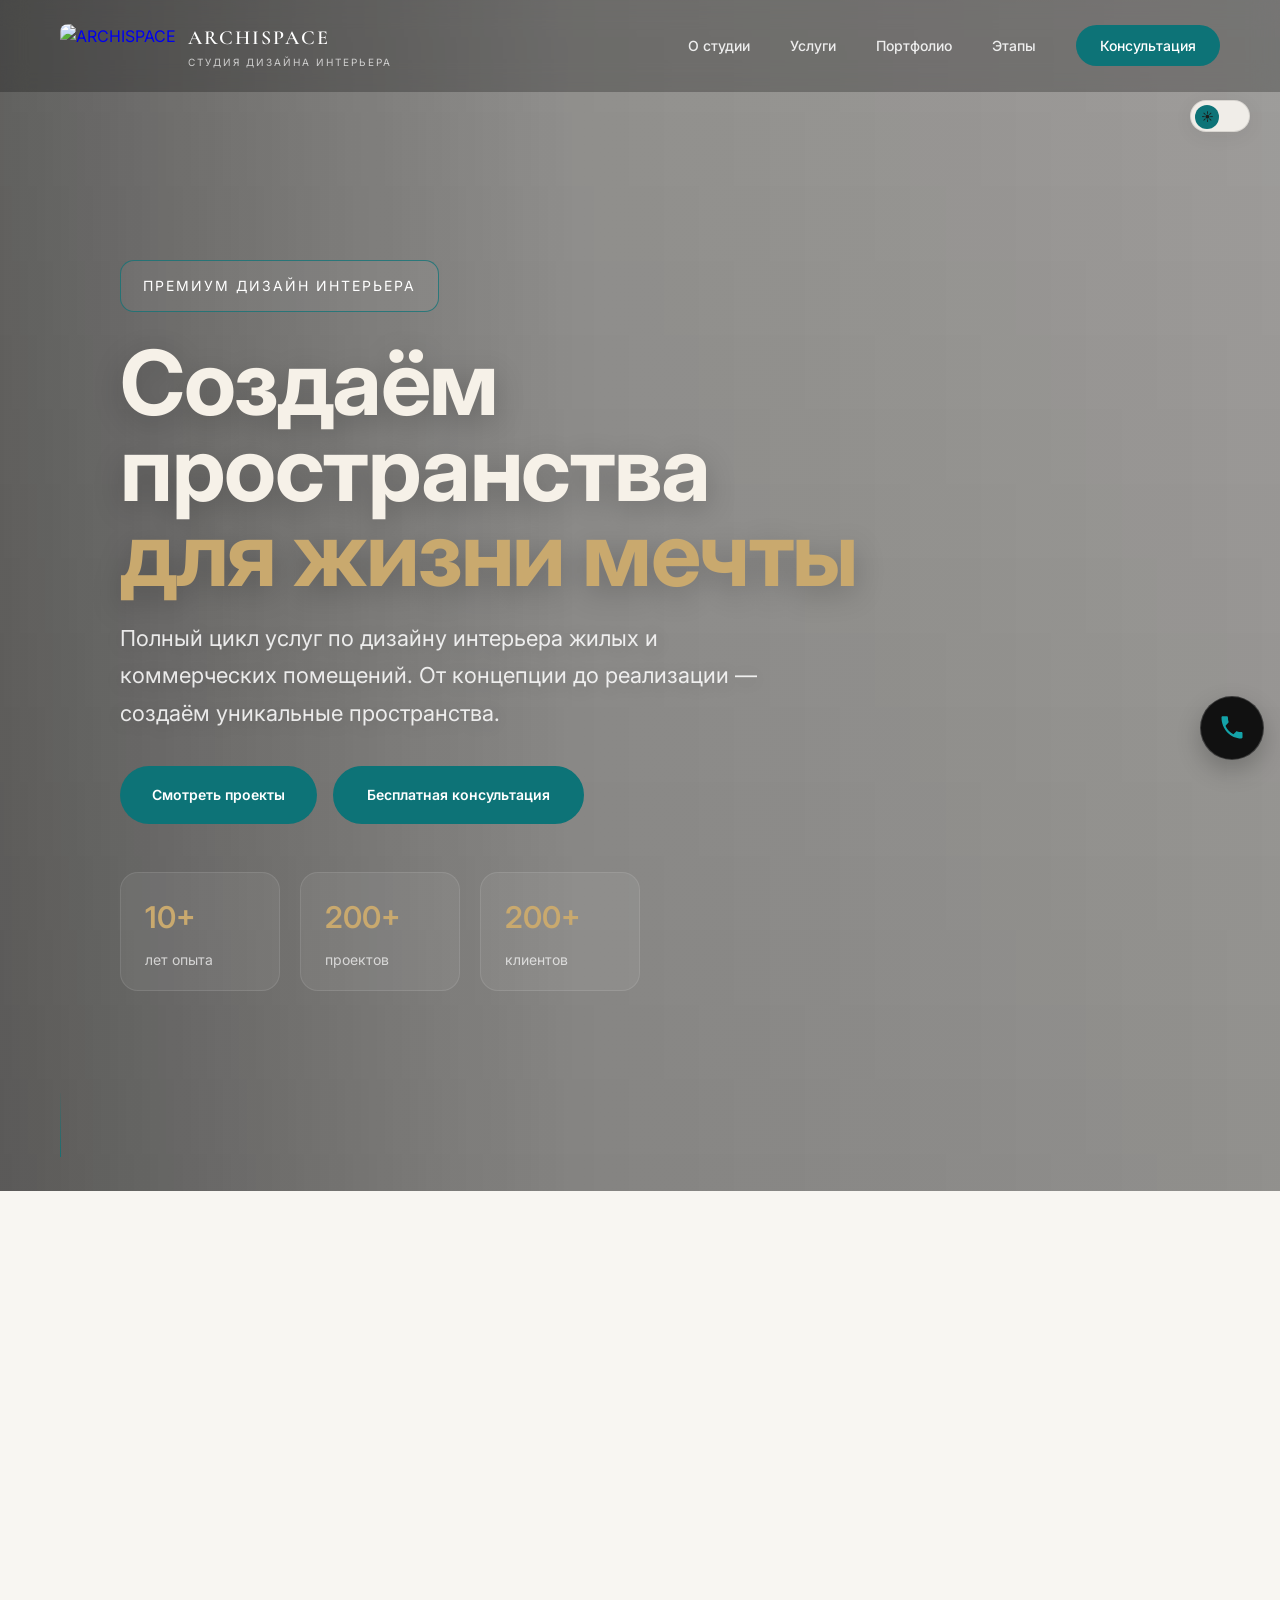
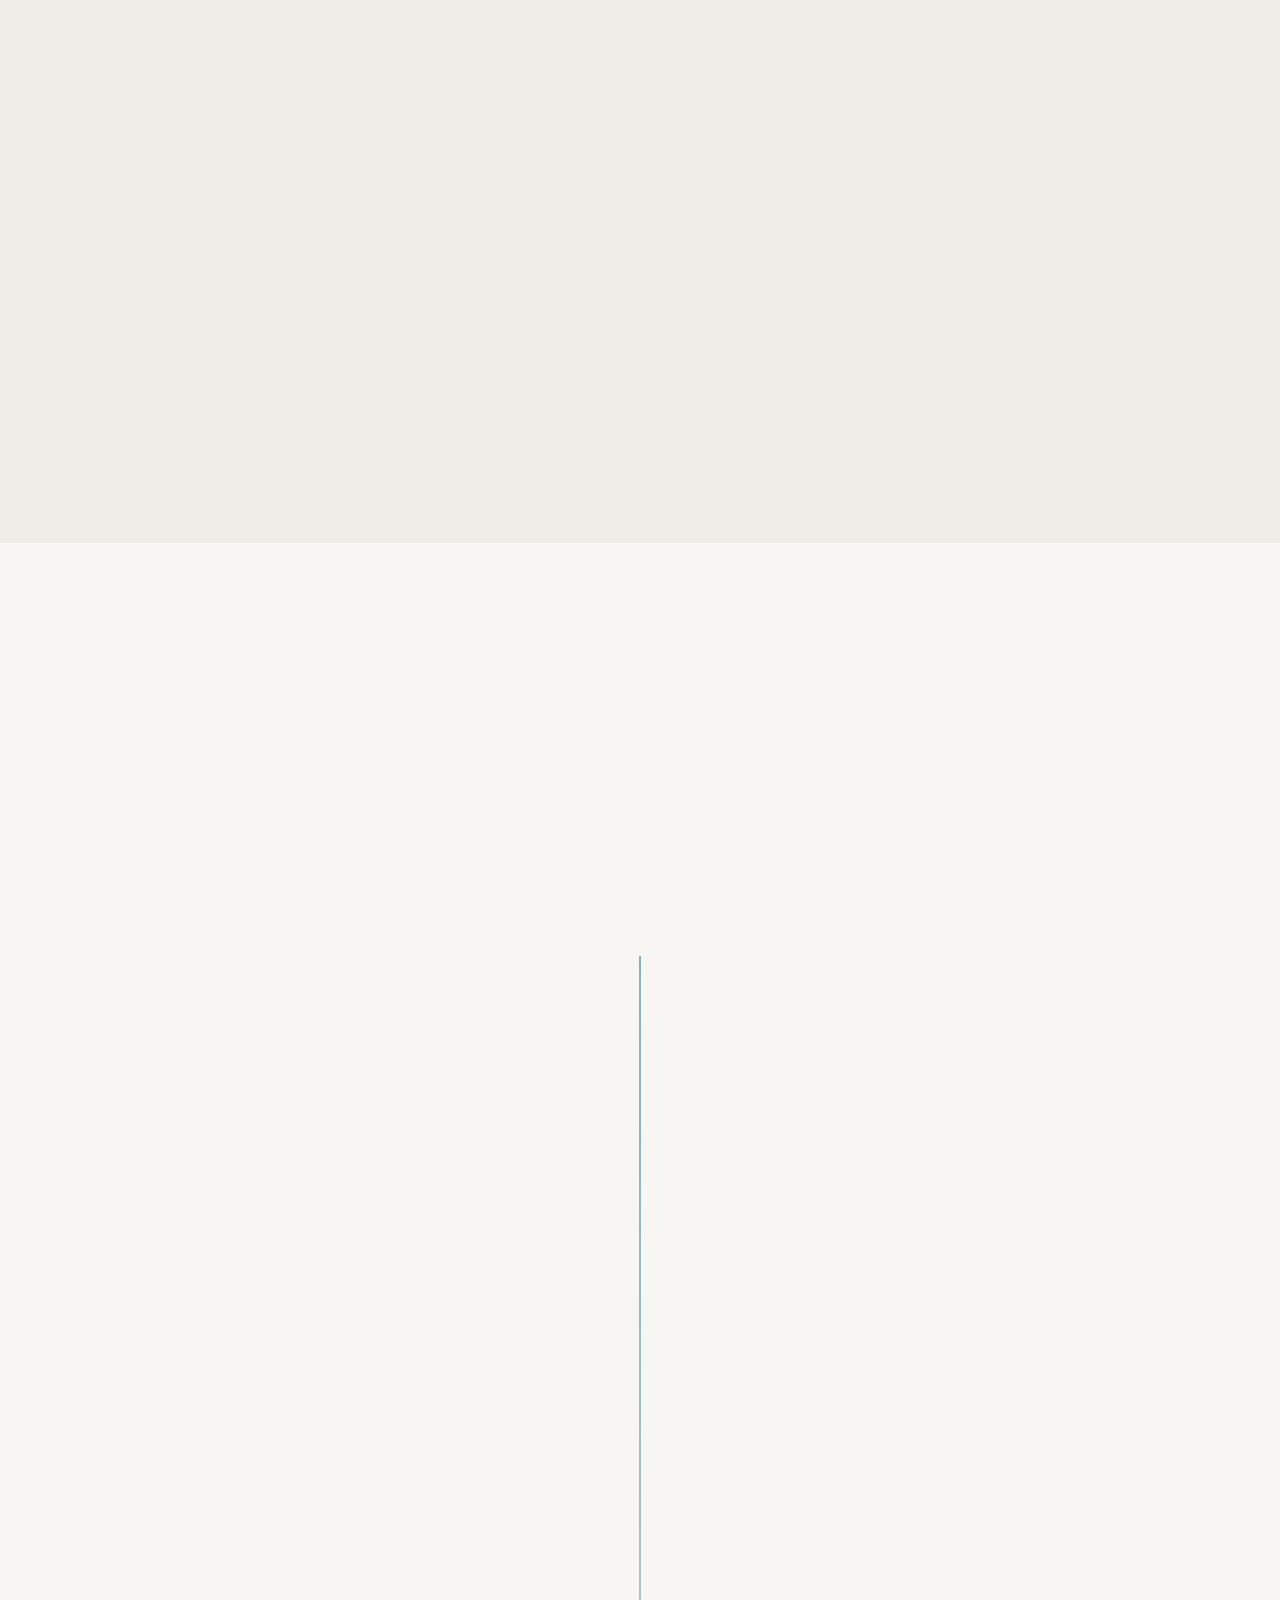
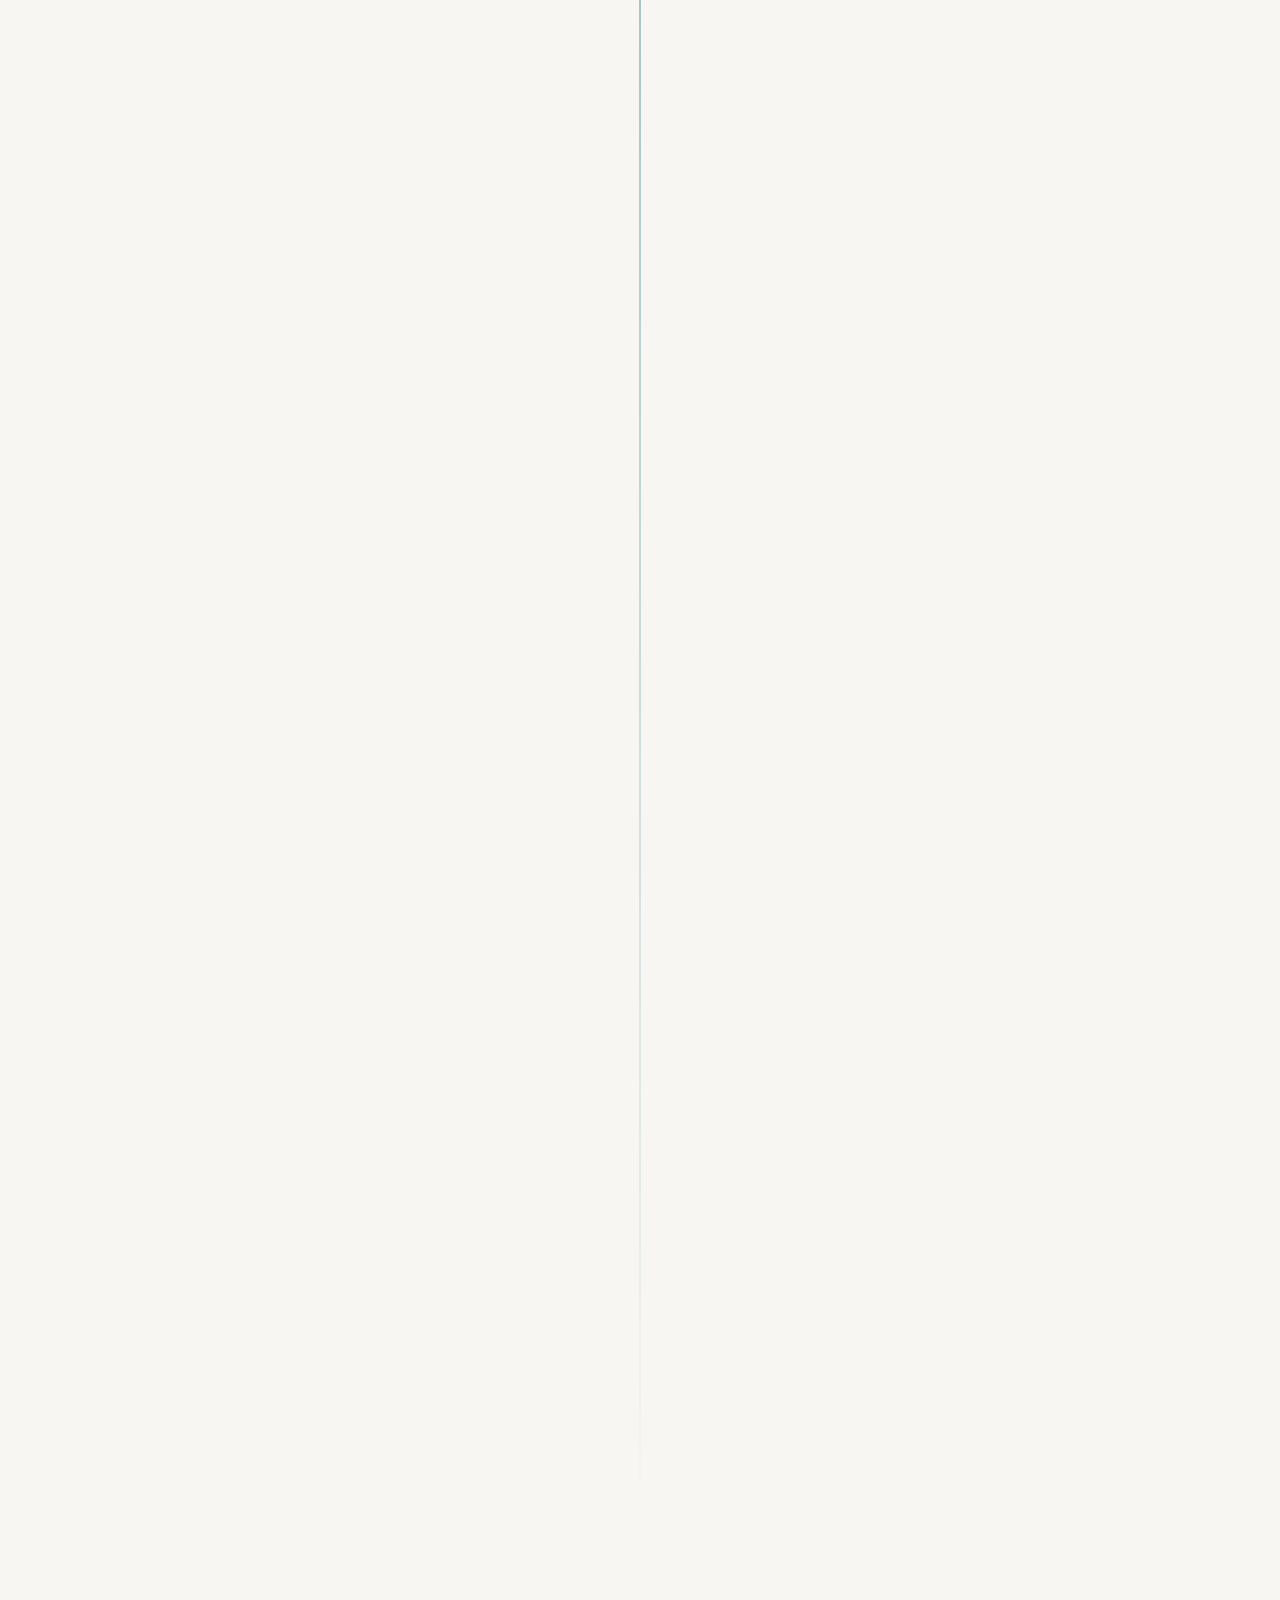
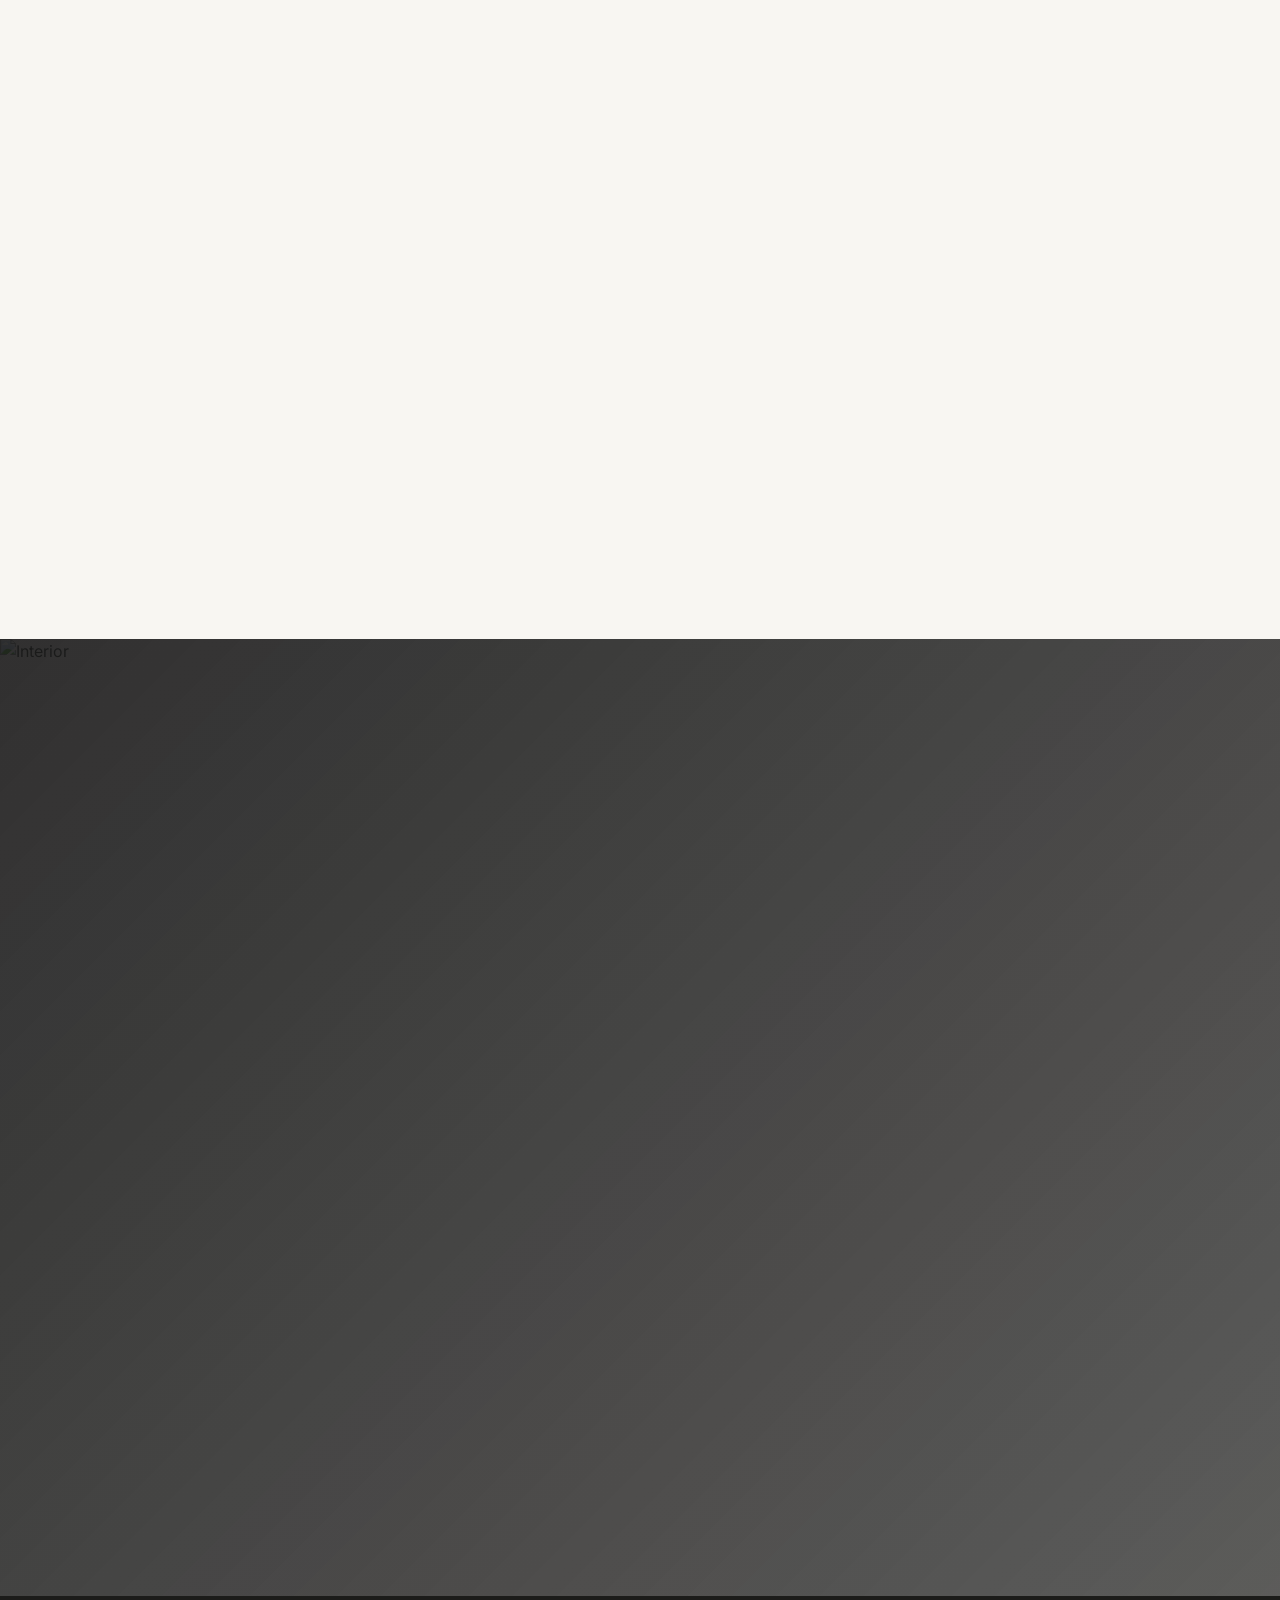
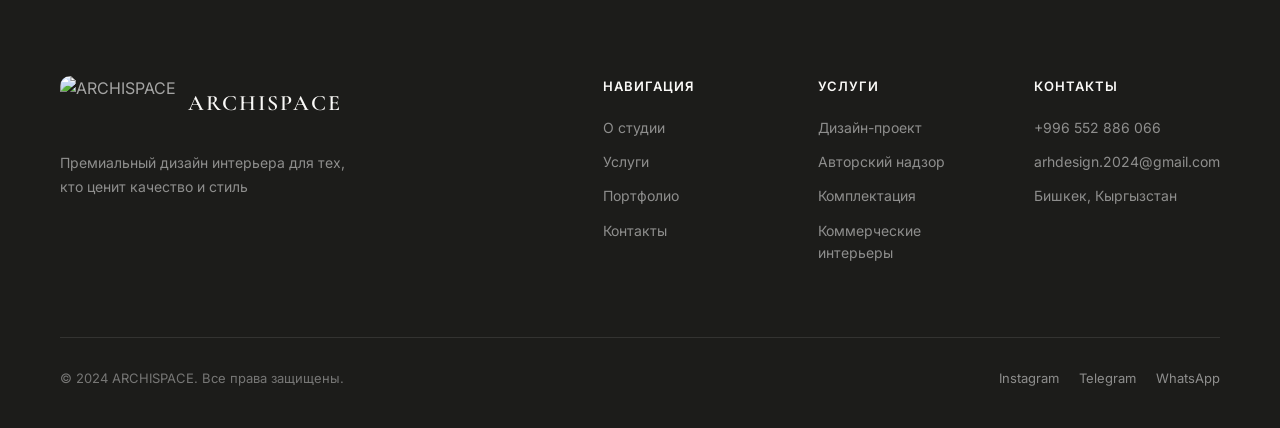
==== commit d870454e: "Add files via upload" ====
--- a/index.html
+++ b/index.html
@@ -219,137 +219,62 @@
         </div>
 
         <div class="portfolio-grid">
-            <div id="portfolioGalleryView" class="portfolio-gallery-view">
-                <div id="galleryViewGrid" class="gallery-view-grid"></div>
-            </div>
-
-            <div class="portfolio-item reveal before-after-card" data-category="before-after"
-                data-videos='["portfolio/videos/IMG_1488.mp4","portfolio/videos/IMG_1489.mp4"]'>
-                <img class="portfolio-cover-image" src="images/before-after-poster.jpg" alt="До и после">
-
-                <div class="portfolio-overlay">
-                    <span class="portfolio-category">До / После</span>
-                    <h3 class="portfolio-title">Ремонт до и после</h3>
-                    <span class="portfolio-btn">Смотреть видео →</span>
-                </div>
-            </div>
-
-            <!-- Kitchen Living -->
-            <div class="portfolio-item reveal" data-category="living" data-gallery='[
-            "portfolio/kitchen-living/GostKitchen_View06.jpg",
-            "portfolio/kitchen-living/GostKitchen_View07.jpg",
-            "portfolio/kitchen-living/GostKitchen_View08.jpg",
-            "portfolio/kitchen-living/GostKitchen_View09.jpg",
-            "portfolio/kitchen-living/GostKitchen_View10.jpg",
-            "portfolio/kitchen-living/GostKitchen_View11.jpg",
-            "portfolio/kitchen-living/GostKitchen_View13.jpg",
-            "portfolio/kitchen-living/GostKitchen_View010001.jpg",
-            "portfolio/kitchen-living/GostKitchen_View020001.jpg",
-            "portfolio/kitchen-living/GostKitchen_View030001.jpg",
-            "portfolio/kitchen-living/GostKitchen_View040001.jpg",
-            "portfolio/kitchen-living/GostKitchen_View050001.jpg",
-            "portfolio/kitchen-living/GostKitchen_View120001.jpg"
-        ]'>
-                <img src="portfolio/kitchen-living/GostKitchen_View06.jpg" alt="Kitchen Living">
-                <div class="portfolio-overlay">
-                    <span class="portfolio-category">Кухня-гостиная</span>
-                    <h3 class="portfolio-title">Kitchen Living Interior</h3>
-                    <span class="portfolio-btn">Смотреть проект →</span>
-                </div>
-            </div>
-
-            <!-- Bathroom -->
-            <div class="portfolio-item reveal" data-category="bathroom" data-gallery='[
-            "portfolio/bathroom/duw01.jpg",
-            "portfolio/bathroom/duw02.jpg",
-            "portfolio/bathroom/duw03.jpg",
-            "portfolio/bathroom/duw04.jpg",
-            "portfolio/bathroom/duw05.jpg",
-            "portfolio/bathroom/duw06.jpg",
-            "portfolio/bathroom/vanna01.jpg",
-            "portfolio/bathroom/vanna02.jpg",
-            "portfolio/bathroom/vanna03.jpg",
-            "portfolio/bathroom/vanna04.jpg",
-            "portfolio/bathroom/vanna05.jpg",
-            "portfolio/bathroom/vanna06.jpg"
-        ]'>
-                <img src="portfolio/bathroom/duw01.jpg" alt="Bathroom">
-                <div class="portfolio-overlay">
-                    <span class="portfolio-category">Санузлы</span>
-                    <h3 class="portfolio-title">Bathroom Interior</h3>
-                    <span class="portfolio-btn">Смотреть проект →</span>
-                </div>
-            </div>
-
-            <!-- Bedroom -->
-            <div class="portfolio-item reveal" data-category="bedroom" data-gallery='[
-            "portfolio/Bedroom/Bedroom_View02.jpg",
-            "portfolio/Bedroom/Bedroom_View03.jpg",
-            "portfolio/Bedroom/Bedroom_View04.jpg",
-            "portfolio/Bedroom/Bedroom_View05.jpg",
-            "portfolio/Bedroom/Bedroom_View06.jpg",
-            "portfolio/Bedroom/Bedroom_View07.jpg",
-            "portfolio/Bedroom/Bedroom_View08.jpg",
-            "portfolio/Bedroom/Bedroom_View09.jpg",
-            "portfolio/Bedroom/Bedroom_View10.jpg",
-            "portfolio/Bedroom/Bedroom_View11.jpg",
-            "portfolio/Bedroom/Bedroom_View12.jpg",
-            "portfolio/Bedroom/Bedroom_View13.jpg",
-            "portfolio/Bedroom/Bedroom_View010000.jpg"
-        ]'>
-                <img src="portfolio/Bedroom/Bedroom_View02.jpg" alt="Bedroom">
-                <div class="portfolio-overlay">
-                    <span class="portfolio-category">Спальни</span>
-                    <h3 class="portfolio-title">Modern Bedroom</h3>
-                    <span class="portfolio-btn">Смотреть проект →</span>
-                </div>
-            </div>
-
-            <!-- Hallway -->
-            <div class="portfolio-item reveal" data-category="hallway" data-gallery='[
-            "portfolio/Hallway/Hallway_View01.jpg",
-            "portfolio/Hallway/Hallway_View02.jpg",
-            "portfolio/Hallway/Hallway_View03.jpg",
-            "portfolio/Hallway/Hallway_View04.jpg",
-            "portfolio/Hallway/Hallway_View05.jpg",
-            "portfolio/Hallway/Hallway_View06.jpg",
-            "portfolio/Hallway/Hallway_View07.jpg",
-            "portfolio/Hallway/Hallway_View08.jpg",
-            "portfolio/Hallway/Hallway_View09.jpg"
-        ]'>
-                <img src="portfolio/Hallway/Hallway_View01.jpg" alt="Hallway">
-                <div class="portfolio-overlay">
-                    <span class="portfolio-category">Прихожие</span>
-                    <h3 class="portfolio-title">Entrance Hall</h3>
-                    <span class="portfolio-btn">Смотреть проект →</span>
-                </div>
-            </div>
-
-            <!-- Kids -->
-            <div class="portfolio-item reveal" data-category="kids" data-gallery='[
-            "portfolio/kids/Childroom_View01.jpg",
-            "portfolio/kids/Childroom_View02.jpg",
-            "portfolio/kids/Childroom_View03.jpg",
-            "portfolio/kids/Childroom_View04.jpg",
-            "portfolio/kids/Childroom_View05.jpg",
-            "portfolio/kids/Childroom_View06.jpg",
-            "portfolio/kids/Childroom_View07.jpg",
-            "portfolio/kids/Childroom_View08.jpg",
-            "portfolio/kids/Childroom_View09.jpg",
-            "portfolio/kids/Childroom_View10.jpg",
-            "portfolio/kids/Childroom_View11.jpg",
-            "portfolio/kids/Childroom_View12.jpg",
-            "portfolio/kids/Childroom_View130001.jpg",
-            "portfolio/kids/Childroom_View140001.jpg"
-        ]'>
-                <img src="portfolio/kids/Childroom_View01.jpg" alt="Детская">
-                <div class="portfolio-overlay">
-                    <span class="portfolio-category">Детская</span>
-                    <h3 class="portfolio-title">Children Room Concept</h3>
-                    <span class="portfolio-btn">Смотреть проект →</span>
-                </div>
-            </div>
-        </div>
+    <div class="portfolio-item reveal before-after-card" data-category="before-after"
+        data-videos='["portfolio/videos/IMG_1488.mp4","portfolio/videos/IMG_1489.mp4"]'>
+        <img class="portfolio-cover-image" src="images/before-after-poster.jpg" alt="До и после">
+
+        <div class="portfolio-overlay">
+            <span class="portfolio-category">До / После</span>
+            <h3 class="portfolio-title">Ремонт до и после</h3>
+            <span class="portfolio-btn">Смотреть видео →</span>
+        </div>
+    </div>
+
+    <a href="portfolio-living.html" class="portfolio-item reveal" data-category="living">
+        <img src="portfolio/kitchen-living/GostKitchen_View06.jpg" alt="Kitchen Living">
+        <div class="portfolio-overlay">
+            <span class="portfolio-category">Кухня-гостиная</span>
+            <h3 class="portfolio-title">Kitchen Living Interior</h3>
+            <span class="portfolio-btn">Смотреть проект →</span>
+        </div>
+    </a>
+
+    <a href="portfolio-bathroom.html" class="portfolio-item reveal" data-category="bathroom">
+        <img src="portfolio/bathroom/duw01.jpg" alt="Bathroom">
+        <div class="portfolio-overlay">
+            <span class="portfolio-category">Санузлы</span>
+            <h3 class="portfolio-title">Bathroom Interior</h3>
+            <span class="portfolio-btn">Смотреть проект →</span>
+        </div>
+    </a>
+
+    <a href="portfolio-bedroom.html" class="portfolio-item reveal" data-category="bedroom">
+        <img src="portfolio/Bedroom/Bedroom_View02.jpg" alt="Bedroom">
+        <div class="portfolio-overlay">
+            <span class="portfolio-category">Спальни</span>
+            <h3 class="portfolio-title">Modern Bedroom</h3>
+            <span class="portfolio-btn">Смотреть проект →</span>
+        </div>
+    </a>
+
+    <a href="portfolio-hallway.html" class="portfolio-item reveal" data-category="hallway">
+        <img src="portfolio/Hallway/Hallway_View01.jpg" alt="Hallway">
+        <div class="portfolio-overlay">
+            <span class="portfolio-category">Прихожие</span>
+            <h3 class="portfolio-title">Entrance Hall</h3>
+            <span class="portfolio-btn">Смотреть проект →</span>
+        </div>
+    </a>
+
+    <a href="portfolio-kids.html" class="portfolio-item reveal" data-category="kids">
+        <img src="portfolio/kids/Childroom_View01.jpg" alt="Детская">
+        <div class="portfolio-overlay">
+            <span class="portfolio-category">Детская</span>
+            <h3 class="portfolio-title">Children Room Concept</h3>
+            <span class="portfolio-btn">Смотреть проект →</span>
+        </div>
+    </a>
+</div>
     </section>
 
     <section class="process" id="process">
@@ -505,54 +430,54 @@
         </div>
     </section>
     <section class="reviews" id="reviews">
-    <div class="section-header reveal">
-        <span class="section-label">Отзывы</span>
-        <h2 class="section-title">Что говорят клиенты</h2>
-        <p class="section-subtitle">
-            Реальные впечатления о работе с ARCHISPACE
-        </p>
-    </div>
-
-    <div class="reviews-container">
-        <div>
-            <div class="reviews-list reveal" id="reviewsList"></div>
-
-            <div class="reviews-actions reveal">
-                <a href="reviews.html" class="reviews-more-btn" id="loadMoreReviewsBtn">
-                    Показать ещё
-                </a>
-            </div>
-        </div>
-
-        <form class="review-form reveal" id="reviewForm">
-            <h3>Оставить отзыв</h3>
-
-            <div class="form-group">
-                <label for="reviewName">Ваше имя</label>
-                <input type="text" id="reviewName" placeholder="Например: Алина" required>
-            </div>
-
-            <div class="form-group">
-                <label for="reviewRating">Оценка</label>
-                <select id="reviewRating" required>
-                    <option value="5">5 — Отлично</option>
-                    <option value="4">4 — Хорошо</option>
-                    <option value="3">3 — Нормально</option>
-                    <option value="2">2 — Слабо</option>
-                    <option value="1">1 — Плохо</option>
-                </select>
-            </div>
-
-            <div class="form-group">
-                <label for="reviewText">Ваш отзыв</label>
-                <textarea id="reviewText" rows="5" placeholder="Напишите ваш отзыв..." required></textarea>
-            </div>
-
-            <button type="submit" class="submit-btn">Отправить отзыв</button>
-            <p class="form-note">Отзыв будет опубликован на сайте</p>
-        </form>
-    </div>
-</section>
+        <div class="section-header reveal">
+            <span class="section-label">Отзывы</span>
+            <h2 class="section-title">Что говорят клиенты</h2>
+            <p class="section-subtitle">
+                Реальные впечатления о работе с ARCHISPACE
+            </p>
+        </div>
+
+        <div class="reviews-container">
+            <div>
+                <div class="reviews-list reveal" id="reviewsList"></div>
+
+                <div class="reviews-actions reveal">
+                    <a href="reviews.html" class="reviews-more-btn" id="loadMoreReviewsBtn">
+                        Показать ещё
+                    </a>
+                </div>
+            </div>
+
+            <form class="review-form reveal" id="reviewForm">
+                <h3>Оставить отзыв</h3>
+
+                <div class="form-group">
+                    <label for="reviewName">Ваше имя</label>
+                    <input type="text" id="reviewName" placeholder="Например: Алина" required>
+                </div>
+
+                <div class="form-group">
+                    <label for="reviewRating">Оценка</label>
+                    <select id="reviewRating" required>
+                        <option value="5">5 — Отлично</option>
+                        <option value="4">4 — Хорошо</option>
+                        <option value="3">3 — Нормально</option>
+                        <option value="2">2 — Слабо</option>
+                        <option value="1">1 — Плохо</option>
+                    </select>
+                </div>
+
+                <div class="form-group">
+                    <label for="reviewText">Ваш отзыв</label>
+                    <textarea id="reviewText" rows="5" placeholder="Напишите ваш отзыв..." required></textarea>
+                </div>
+
+                <button type="submit" class="submit-btn">Отправить отзыв</button>
+                <p class="form-note">Отзыв будет опубликован на сайте</p>
+            </form>
+        </div>
+    </section>
 
     <section class="contact" id="contact">
         <div class="contact-bg">
@@ -568,9 +493,7 @@
                 </p>
 
                 <div class="contact-info-block">
-                    <div class="contact-item">
-
-                    </div>
+                    <div class="contact-item"></div>
                     <div class="contact-item">
                         <div class="contact-icon">📞</div>
                         <div>
@@ -636,7 +559,6 @@
             </form>
         </div>
     </section>
-
 
     <footer class="footer">
         <div class="footer-content">
@@ -681,32 +603,58 @@
         </div>
     </footer>
 
-    <div class="lightbox" id="lightbox">
-        <button class="lightbox-close" id="lightboxClose">&times;</button>
-        <button class="lightbox-nav lightbox-prev" id="lightboxPrev">&#10094;</button>
-
-        <div class="lightbox-content">
-            <img id="lightboxImage" src="" alt="Preview">
-        </div>
-
-        <button class="lightbox-nav lightbox-next" id="lightboxNext">&#10095;</button>
-
-        <div class="lightbox-counter">
-            <span id="currentSlide">1</span> / <span id="totalSlides">1</span>
+    <div class="luxe-gallery" id="luxeGallery" aria-hidden="true">
+        <div class="luxe-gallery__backdrop" data-luxe-close></div>
+
+        <div class="luxe-gallery__shell" role="dialog" aria-modal="true" aria-label="Галерея проекта">
+            <div class="luxe-gallery__topbar">
+                <div class="luxe-gallery__eyebrow">LUXE+ Gallery</div>
+                <div class="luxe-gallery__counter">
+                    <span id="luxeGalleryCurrent">1</span>
+                    <span class="luxe-gallery__counter-separator">/</span>
+                    <span id="luxeGalleryTotal">1</span>
+                </div>
+            </div>
+
+            <button type="button" class="luxe-gallery__close" id="luxeGalleryClose" aria-label="Закрыть галерею">
+                <span></span>
+                <span></span>
+            </button>
+
+            <button type="button" class="luxe-gallery__nav luxe-gallery__nav--prev" id="luxeGalleryPrev"
+                aria-label="Предыдущее изображение">
+                &#10094;
+            </button>
+
+            <div class="luxe-gallery__viewport" id="luxeGalleryViewport">
+                <div class="luxe-gallery__image-wrap">
+                    <img id="luxeGalleryImage" src="" alt="Gallery preview">
+                </div>
+            </div>
+
+            <button type="button" class="luxe-gallery__nav luxe-gallery__nav--next" id="luxeGalleryNext"
+                aria-label="Следующее изображение">
+                &#10095;
+            </button>
+
+            <div class="luxe-gallery__thumbs" id="luxeGalleryThumbs" aria-label="Миниатюры галереи"></div>
         </div>
     </div>
 
-    <div class="lightbox" id="videoLightbox">
-        <button class="lightbox-close" id="videoLightboxClose">&times;</button>
-        <button class="lightbox-nav lightbox-prev" id="videoLightboxPrev">&#10094;</button>
-
-        <div class="lightbox-content">
+    <div class="video-lightbox" id="videoLightbox">
+        <button type="button" class="video-lightbox__close" id="videoLightboxClose"
+            aria-label="Закрыть видео">&times;</button>
+        <button type="button" class="video-lightbox__nav video-lightbox__nav--prev" id="videoLightboxPrev"
+            aria-label="Предыдущее видео">&#10094;</button>
+
+        <div class="video-lightbox__content">
             <video id="lightboxVideo" controls playsinline></video>
         </div>
 
-        <button class="lightbox-nav lightbox-next" id="videoLightboxNext">&#10095;</button>
-
-        <div class="lightbox-counter">
+        <button type="button" class="video-lightbox__nav video-lightbox__nav--next" id="videoLightboxNext"
+            aria-label="Следующее видео">&#10095;</button>
+
+        <div class="video-lightbox__counter">
             <span id="currentVideoSlide">1</span> / <span id="totalVideoSlides">1</span>
         </div>
     </div>
@@ -747,4 +695,4 @@
     <script type="module" src="script.js"></script>
 </body>
 
-</html>+</html>
--- a/styles.css
+++ b/styles.css
@@ -309,15 +309,7 @@
     overflow: hidden;
 }
 
-.hero-bg img {
-    width: 100%;
-    height: 100%;
-    object-fit: cover;
-    transform: scale(1.08);
-    will-change: transform;
-    transition: transform 0.25s ease-out;
-}
-
+.hero-bg img,
 .hero-bg video {
     width: 100%;
     height: 100%;
@@ -332,9 +324,7 @@
     position: absolute;
     inset: 0;
     z-index: 2;
-    background:
-        linear-gradient(to right, rgba(10, 10, 10, 0.48) 0%, rgba(10, 10, 10, 0.20) 45%, rgba(10, 10, 10, 0.12) 100%),
-        linear-gradient(to bottom, rgba(0, 0, 0, 0.28) 0%, rgba(0, 0, 0, 0.34) 100%);
+    background: linear-gradient(to right, rgba(10, 10, 10, 0.48) 0%, rgba(10, 10, 10, 0.20) 45%, rgba(10, 10, 10, 0.12) 100%), linear-gradient(to bottom, rgba(0, 0, 0, 0.28) 0%, rgba(0, 0, 0, 0.34) 100%);
 }
 
 .hero-container {
@@ -755,6 +745,9 @@
     cursor: pointer;
     transition: var(--transition-base);
     aspect-ratio: 4 / 2.7;
+    text-decoration: none;
+    color: inherit;
+    display: block;
 }
 
 .portfolio-item img {
@@ -818,84 +811,6 @@
 
 .portfolio-btn:hover {
     color: var(--color-accent);
-}
-
-.portfolio-gallery-view {
-    max-width: 1400px;
-    margin: 40px auto 0;
-    display: none;
-}
-
-.portfolio-gallery-view.active {
-    display: block;
-}
-
-.gallery-view-header {
-    margin-bottom: 30px;
-}
-
-.gallery-view-category {
-    display: inline-block;
-    font-size: 12px;
-    text-transform: uppercase;
-    letter-spacing: 3px;
-    color: var(--color-gold);
-    margin-bottom: 12px;
-    font-weight: 600;
-}
-
-.gallery-view-title {
-    font-family: 'Cormorant Garamond', serif;
-    font-size: 42px;
-    font-weight: 500;
-    color: var(--color-text-primary);
-}
-
-.gallery-view-grid {
-    display: grid;
-    grid-template-columns: repeat(12, 1fr);
-    gap: 24px;
-    align-items: start;
-}
-
-.gallery-view-item {
-    overflow: hidden;
-    border-radius: 10px;
-    background: var(--color-bg-primary);
-    box-shadow: var(--shadow-soft);
-}
-
-.gallery-view-item img {
-    width: 100%;
-    height: 100%;
-    display: block;
-    object-fit: cover;
-    transition: transform 0.4s ease;
-    cursor: pointer;
-}
-
-.gallery-view-item:hover img {
-    transform: scale(1.03);
-}
-
-.gallery-view-item.large {
-    grid-column: span 7;
-    aspect-ratio: 16 / 10;
-}
-
-.gallery-view-item.medium {
-    grid-column: span 5;
-    aspect-ratio: 4 / 5;
-}
-
-.gallery-view-item.small {
-    grid-column: span 4;
-    aspect-ratio: 4 / 5;
-}
-
-.gallery-view-item.wide {
-    grid-column: span 8;
-    aspect-ratio: 16 / 9;
 }
 
 .process {
@@ -1468,8 +1383,7 @@
 .reveal {
     opacity: 0;
     transform: translateY(40px);
-    transition: opacity 0.8s cubic-bezier(0.4, 0, 0.2, 1),
-        transform 0.8s cubic-bezier(0.4, 0, 0.2, 1);
+    transition: opacity 0.8s cubic-bezier(0.4, 0, 0.2, 1), transform 0.8s cubic-bezier(0.4, 0, 0.2, 1);
 }
 
 .reveal.active {
@@ -1477,22 +1391,257 @@
     transform: translateY(0);
 }
 
-.lightbox {
+.luxe-gallery,
+.video-lightbox {
     position: fixed;
     inset: 0;
-    background: rgba(8, 8, 10, 0.96);
-    display: none;
+    z-index: 99999;
+    opacity: 0;
+    visibility: hidden;
+    pointer-events: none;
+    transition: opacity 0.45s ease, visibility 0.45s ease;
+}
+
+.luxe-gallery.active,
+.video-lightbox.active {
+    opacity: 1;
+    visibility: visible;
+    pointer-events: auto;
+}
+
+body.overlay-open {
+    overflow: hidden;
+}
+
+.luxe-gallery {
+    display: grid;
+    place-items: center;
+    padding: 28px;
+    background: radial-gradient(circle at top left, rgba(201, 169, 110, 0.14), transparent 34%), radial-gradient(circle at top right, rgba(13, 115, 119, 0.18), transparent 28%), rgba(7, 7, 9, 0.88);
+    backdrop-filter: blur(26px);
+    -webkit-backdrop-filter: blur(26px);
+}
+
+.luxe-gallery__backdrop {
+    position: absolute;
+    inset: 0;
+}
+
+.luxe-gallery__shell {
+    position: relative;
+    width: min(100%, 1380px);
+    max-height: calc(100vh - 56px);
+    display: grid;
+    grid-template-columns: auto minmax(0, 1fr) auto;
+    grid-template-rows: auto minmax(0, 1fr) auto;
+    gap: 22px;
+    padding: 28px;
+    border-radius: 30px;
+    border: 1px solid rgba(255, 255, 255, 0.12);
+    background: linear-gradient(160deg, rgba(255, 255, 255, 0.14), rgba(255, 255, 255, 0.04)), rgba(12, 12, 14, 0.86);
+    box-shadow: 0 30px 90px rgba(0, 0, 0, 0.45), inset 0 1px 0 rgba(255, 255, 255, 0.08);
+    overflow: hidden;
+    transform: translateY(28px) scale(0.985);
+    transition: transform 0.45s cubic-bezier(0.22, 1, 0.36, 1);
+}
+
+.luxe-gallery.active .luxe-gallery__shell {
+    transform: translateY(0) scale(1);
+}
+
+.luxe-gallery__topbar {
+    grid-column: 1 / -1;
+    display: flex;
+    align-items: center;
+    justify-content: space-between;
+    gap: 20px;
+    padding-right: 88px;
+}
+
+.luxe-gallery__eyebrow {
+    color: rgba(255, 255, 255, 0.72);
+    font-size: 12px;
+    font-weight: 600;
+    letter-spacing: 0.36em;
+    text-transform: uppercase;
+}
+
+.luxe-gallery__counter {
+    display: inline-flex;
+    align-items: center;
+    gap: 8px;
+    min-height: 44px;
+    padding: 0 18px;
+    border-radius: 999px;
+    background: rgba(255, 255, 255, 0.08);
+    border: 1px solid rgba(255, 255, 255, 0.1);
+    color: #f6f3ec;
+    font-size: 14px;
+    font-weight: 600;
+    letter-spacing: 0.08em;
+    backdrop-filter: blur(16px);
+    -webkit-backdrop-filter: blur(16px);
+}
+
+.luxe-gallery__counter-separator {
+    color: rgba(255, 255, 255, 0.42);
+}
+
+.luxe-gallery__close,
+.luxe-gallery__nav {
+    border: none;
+    display: inline-flex;
     align-items: center;
     justify-content: center;
-    z-index: 99999;
+    cursor: pointer;
+    color: #f6f3ec;
+    transition: transform 0.28s ease, background 0.28s ease, border-color 0.28s ease, color 0.28s ease;
+}
+
+.luxe-gallery__close {
+    position: absolute;
+    top: 24px;
+    right: 24px;
+    width: 56px;
+    height: 56px;
+    border-radius: 50%;
+    background: rgba(255, 255, 255, 0.08);
+    border: 1px solid rgba(255, 255, 255, 0.08);
+    backdrop-filter: blur(18px);
+    -webkit-backdrop-filter: blur(18px);
+}
+
+.luxe-gallery__close span {
+    position: absolute;
+    width: 22px;
+    height: 2px;
+    border-radius: 999px;
+    background: currentColor;
+}
+
+.luxe-gallery__close span:first-child {
+    transform: rotate(45deg);
+}
+
+.luxe-gallery__close span:last-child {
+    transform: rotate(-45deg);
+}
+
+.luxe-gallery__close:hover,
+.luxe-gallery__nav:hover {
+    transform: translateY(-2px);
+    background: rgba(201, 169, 110, 0.18);
+    border-color: rgba(201, 169, 110, 0.24);
+    color: #f4d7a0;
+}
+
+.luxe-gallery__nav {
+    align-self: center;
+    width: 62px;
+    height: 62px;
+    border-radius: 50%;
+    background: rgba(255, 255, 255, 0.06);
+    border: 1px solid rgba(255, 255, 255, 0.08);
+    font-size: 20px;
+    backdrop-filter: blur(18px);
+    -webkit-backdrop-filter: blur(18px);
+}
+
+.luxe-gallery__nav--prev {
+    grid-column: 1;
+    grid-row: 2;
+}
+
+.luxe-gallery__nav--next {
+    grid-column: 3;
+    grid-row: 2;
+}
+
+.luxe-gallery__viewport {
+    grid-column: 2;
+    grid-row: 2;
+    min-width: 0;
+    min-height: 0;
+}
+
+.luxe-gallery__image-wrap {
+    position: relative;
+    width: 100%;
+    height: min(68vh, 860px);
+    border-radius: 26px;
+    overflow: hidden;
+    border: 1px solid rgba(255, 255, 255, 0.08);
+    background: radial-gradient(circle at top, rgba(255, 255, 255, 0.06), transparent 44%), rgba(6, 6, 7, 0.84);
+    box-shadow: inset 0 1px 0 rgba(255, 255, 255, 0.06), 0 28px 60px rgba(0, 0, 0, 0.34);
+}
+
+.luxe-gallery__image-wrap img {
+    display: block;
+    width: 100%;
+    height: 100%;
+    object-fit: contain;
+    transform: scale(1.01);
+    animation: luxeImageReveal 0.45s ease;
+}
+
+.luxe-gallery__thumbs {
+    grid-column: 1 / -1;
+    display: flex;
+    gap: 14px;
+    align-items: center;
+    overflow-x: auto;
+    padding: 6px 2px 4px;
+    scrollbar-width: thin;
+    scrollbar-color: rgba(201, 169, 110, 0.55) transparent;
+}
+
+.luxe-gallery__thumbs::-webkit-scrollbar {
+    height: 8px;
+}
+
+.luxe-gallery__thumbs::-webkit-scrollbar-thumb {
+    border-radius: 999px;
+    background: rgba(201, 169, 110, 0.42);
+}
+
+.luxe-gallery__thumb {
+    flex: 0 0 108px;
+    height: 74px;
+    padding: 0;
+    border-radius: 18px;
+    border: 1px solid rgba(255, 255, 255, 0.08);
+    background: rgba(255, 255, 255, 0.05);
+    overflow: hidden;
+    cursor: pointer;
+    opacity: 0.6;
+    transform: translateY(0) scale(0.96);
+    transition: opacity 0.26s ease, transform 0.26s ease, border-color 0.26s ease, box-shadow 0.26s ease;
+}
+
+.luxe-gallery__thumb img {
+    width: 100%;
+    height: 100%;
+    object-fit: cover;
+    display: block;
+}
+
+.luxe-gallery__thumb:hover,
+.luxe-gallery__thumb.is-active {
+    opacity: 1;
+    transform: translateY(-2px) scale(1);
+    border-color: rgba(201, 169, 110, 0.52);
+    box-shadow: 0 16px 28px rgba(0, 0, 0, 0.24);
+}
+
+.video-lightbox {
+    display: flex;
+    align-items: center;
+    justify-content: center;
     padding: 40px;
-}
-
-.lightbox.active {
-    display: flex;
-}
-
-.lightbox-content {
+    background: rgba(8, 8, 10, 0.96);
+}
+
+.video-lightbox__content {
     display: flex;
     align-items: center;
     justify-content: center;
@@ -1500,8 +1649,7 @@
     height: 100%;
 }
 
-.lightbox-content video,
-.lightbox-content img {
+.video-lightbox__content video {
     display: block;
     width: auto;
     height: auto;
@@ -1513,58 +1661,55 @@
     background: #000;
 }
 
-.lightbox-close {
+.video-lightbox__close,
+.video-lightbox__nav {
     position: absolute;
+    border: none;
+    border-radius: 50%;
+    background: rgba(255, 255, 255, 0.1);
+    color: #fff;
+    cursor: pointer;
+    transition: var(--transition-base);
+    display: flex;
+    align-items: center;
+    justify-content: center;
+}
+
+.video-lightbox__close {
     top: 20px;
     right: 24px;
     width: 48px;
     height: 48px;
-    border: none;
-    border-radius: 50%;
-    background: rgba(255, 255, 255, 0.1);
-    color: #fff;
     font-size: 28px;
-    cursor: pointer;
-    transition: var(--transition-base);
-}
-
-.lightbox-close:hover {
+}
+
+.video-lightbox__close:hover {
     background: rgba(255, 255, 255, 0.2);
     transform: rotate(90deg);
 }
 
-.lightbox-nav {
-    position: absolute;
+.video-lightbox__nav {
     top: 50%;
     transform: translateY(-50%);
     width: 56px;
     height: 56px;
-    border: none;
-    border-radius: 50%;
-    background: rgba(255, 255, 255, 0.1);
-    color: #fff;
     font-size: 20px;
-    cursor: pointer;
-    transition: var(--transition-base);
-    display: flex;
-    align-items: center;
-    justify-content: center;
-}
-
-.lightbox-nav:hover {
+}
+
+.video-lightbox__nav:hover {
     background: var(--color-accent);
     color: var(--color-text-light);
 }
 
-.lightbox-prev {
+.video-lightbox__nav--prev {
     left: 24px;
 }
 
-.lightbox-next {
+.video-lightbox__nav--next {
     right: 24px;
 }
 
-.lightbox-counter {
+.video-lightbox__counter {
     position: absolute;
     top: 20px;
     left: 20px;
@@ -1576,8 +1721,168 @@
     font-size: 14px;
 }
 
-body.lightbox-open {
-    overflow: hidden;
+@keyframes luxeImageReveal {
+    from {
+        opacity: 0;
+        transform: scale(1.03);
+    }
+
+    to {
+        opacity: 1;
+        transform: scale(1.01);
+    }
+}
+
+@media (max-width:1024px) {
+    .luxe-gallery {
+        padding: 18px;
+    }
+
+    .luxe-gallery__shell {
+        padding: 22px;
+        gap: 18px;
+        max-height: calc(100vh - 36px);
+    }
+
+    .luxe-gallery__image-wrap {
+        height: min(60vh, 700px);
+    }
+
+    .luxe-gallery__thumb {
+        flex-basis: 92px;
+        height: 66px;
+    }
+}
+
+@media (max-width:768px) {
+    .luxe-gallery {
+        padding: 10px;
+    }
+
+    .luxe-gallery__shell {
+        grid-template-columns: minmax(0, 1fr);
+        grid-template-rows: auto minmax(0, 1fr) auto;
+        padding: 18px;
+        gap: 16px;
+        border-radius: 26px;
+    }
+
+    .luxe-gallery__topbar {
+        padding-right: 68px;
+        align-items: flex-start;
+        flex-direction: column;
+        gap: 12px;
+    }
+
+    .luxe-gallery__close {
+        top: 16px;
+        right: 16px;
+        width: 48px;
+        height: 48px;
+    }
+
+    .luxe-gallery__viewport {
+        grid-column: 1;
+        grid-row: 2;
+    }
+
+    .luxe-gallery__image-wrap {
+        height: min(54vh, 540px);
+        border-radius: 22px;
+    }
+
+    .luxe-gallery__nav {
+        position: absolute;
+        top: auto;
+        bottom: 112px;
+        width: 48px;
+        height: 48px;
+        font-size: 16px;
+        z-index: 2;
+    }
+
+    .luxe-gallery__nav--prev {
+        left: 16px;
+    }
+
+    .luxe-gallery__nav--next {
+        right: 16px;
+    }
+
+    .luxe-gallery__thumbs {
+        gap: 10px;
+        padding-bottom: 2px;
+    }
+
+    .luxe-gallery__thumb {
+        flex-basis: 78px;
+        height: 58px;
+        border-radius: 14px;
+    }
+
+    .video-lightbox {
+        padding: 16px;
+    }
+
+    .video-lightbox__close {
+        top: 12px;
+        right: 12px;
+        width: 42px;
+        height: 42px;
+        font-size: 22px;
+    }
+
+    .video-lightbox__nav {
+        width: 42px;
+        height: 42px;
+        font-size: 14px;
+    }
+
+    .video-lightbox__nav--prev {
+        left: 8px;
+    }
+
+    .video-lightbox__nav--next {
+        right: 8px;
+    }
+
+    .video-lightbox__counter {
+        top: 12px;
+        left: 12px;
+        padding: 6px 12px;
+        font-size: 12px;
+    }
+
+    .video-lightbox__content video {
+        max-width: 94vw;
+        max-height: 72vh;
+    }
+}
+
+@media (max-width:560px) {
+    .luxe-gallery__eyebrow {
+        font-size: 10px;
+        letter-spacing: 0.28em;
+    }
+
+    .luxe-gallery__counter {
+        min-height: 40px;
+        padding: 0 14px;
+        font-size: 12px;
+    }
+
+    .luxe-gallery__image-wrap {
+        height: min(48vh, 420px);
+    }
+
+    .luxe-gallery__nav {
+        bottom: 98px;
+    }
+
+    .luxe-gallery__thumb {
+        flex-basis: 68px;
+        height: 52px;
+    }
 }
 
 .mobile-menu {
@@ -1612,7 +1917,6 @@
     margin-top: 20px;
 }
 
-/* Custom Select Styles */
 .custom-select {
     position: relative;
     width: 100%;
@@ -1706,7 +2010,6 @@
     margin-top: 4px;
 }
 
-/* Light theme custom select */
 body:not([data-theme="dark"]) .custom-select-trigger {
     background: linear-gradient(180deg, rgba(255, 255, 255, 0.18), rgba(255, 255, 255, 0.18));
     color: #9b9b9a;
@@ -1734,7 +2037,6 @@
     font-weight: 600;
 }
 
-/* Dark theme custom select */
 [data-theme="dark"] .custom-select-trigger {
     background: linear-gradient(180deg, rgba(255, 255, 255, 0.08), rgba(255, 255, 255, 0.05));
     color: #f5f1ea;
@@ -1760,25 +2062,6 @@
     background: rgba(20, 163, 168, 0.18);
     color: #7fe3e6;
     font-weight: 600;
-}
-
-/* Select wrapper */
-.select-wrap {
-    position: relative;
-}
-
-.select-wrap::after {
-    content: "";
-    position: absolute;
-    top: 50%;
-    right: 18px;
-    width: 10px;
-    height: 10px;
-    border-right: 2px solid currentColor;
-    border-bottom: 2px solid currentColor;
-    transform: translateY(-65%) rotate(45deg);
-    pointer-events: none;
-    opacity: 0.9;
 }
 
 .form-group select {
@@ -1799,37 +2082,12 @@
     display: none;
 }
 
-body:not([data-theme="dark"]) .select-wrap {
-    color: #1c1c1a;
-}
-
-body:not([data-theme="dark"]) .form-group select option {
-    background-color: #ffffff;
-    color: #1c1c1a;
-}
-
-[data-theme="dark"] .select-wrap {
-    color: #ffffff;
-}
-
-[data-theme="dark"] .form-group select {
-    background-color: rgba(255, 255, 255, 0.10);
-    color: #faf9f7;
-    border: 1px solid rgba(255, 255, 255, 0.2);
-}
-
-[data-theme="dark"] .form-group select option {
-    background-color: #1c1c1a;
-    color: #faf9f7;
-}
-
 .form-group select:focus {
     outline: none;
     border-color: var(--color-accent);
     background-color: rgba(255, 255, 255, 0.15);
 }
 
-/* Hero Director */
 .hero-director {
     display: flex;
     align-items: center;
@@ -1902,7 +2160,6 @@
     opacity: 0.85;
 }
 
-/* Floating Contact */
 .floating-contact {
     position: fixed;
     right: 16px;
@@ -2022,7 +2279,6 @@
     }
 }
 
-/* Navigation states */
 .navbar:not(.scrolled) .nav-links a {
     color: rgba(255, 255, 255, 0.88);
 }
@@ -2088,6 +2344,7 @@
     backdrop-filter: blur(18px);
     -webkit-backdrop-filter: blur(18px);
 }
+
 .portfolio-cover-image {
     width: 100%;
     height: 100%;
@@ -2100,8 +2357,7 @@
     transform: scale(1.05);
 }
 
-/* Media Queries */
-@media (max-width: 1200px) {
+@media (max-width:1200px) {
     .portfolio-grid {
         grid-template-columns: repeat(2, 1fr);
     }
@@ -2111,7 +2367,7 @@
     }
 }
 
-@media (max-width: 992px) {
+@media (max-width:992px) {
     .navbar {
         padding: 20px 30px;
     }
@@ -2200,23 +2456,6 @@
         top: 120px;
     }
 
-    .gallery-view-grid {
-        grid-template-columns: repeat(2, 1fr);
-        gap: 16px;
-    }
-
-    .gallery-view-item.large,
-    .gallery-view-item.medium,
-    .gallery-view-item.small,
-    .gallery-view-item.wide {
-        grid-column: span 1;
-        aspect-ratio: 4 / 3;
-    }
-
-    .gallery-view-title {
-        font-size: 30px;
-    }
-
     .hero-director {
         margin-bottom: 20px;
         padding: 15px;
@@ -2232,7 +2471,7 @@
     }
 }
 
-@media (max-width: 768px) {
+@media (max-width:768px) {
     .hero-container {
         padding: 120px 20px 60px;
         align-items: flex-end;
@@ -2301,20 +2540,6 @@
         text-align: center;
     }
 
-    .lightbox-nav {
-        width: 44px;
-        height: 44px;
-        font-size: 16px;
-    }
-
-    .lightbox-prev {
-        left: 12px;
-    }
-
-    .lightbox-next {
-        right: 12px;
-    }
-
     .hero-director {
         max-width: 100%;
     }
@@ -2337,7 +2562,6 @@
     }
 }
 
-/* Image loading states */
 img {
     opacity: 1;
     transition: opacity 0.3s ease;
@@ -2364,14 +2588,7 @@
     padding: 5px;
 }
 
-/* ========================================
-   МОБИЛЬНАЯ АДАПТАЦИЯ (360px - 430px)
-   ======================================== */
-
-/* Touch device optimizations */
-@media (hover: none) and (pointer: coarse) {
-
-    /* Убираем hover-эффекты на touch устройствах */
+@media (hover:none) and (pointer:coarse) {
     .portfolio-overlay {
         opacity: 1;
         background: linear-gradient(to top, rgba(0, 0, 0, 0.75) 0%, rgba(0, 0, 0, 0.2) 50%, rgba(0, 0, 0, 0) 70%);
@@ -2389,15 +2606,10 @@
         transform: none;
     }
 
-    .gallery-view-item:hover img {
-        transform: none;
-    }
-
     .step-image:hover img {
         transform: none;
     }
 
-    /* Увеличиваем touch-зоны */
     .filter-btn {
         min-height: 48px;
         padding: 14px 20px;
@@ -2418,8 +2630,7 @@
     }
 }
 
-/* Очень маленькие экраны (360px - 375px) */
-@media (max-width: 375px) {
+@media (max-width:375px) {
     html {
         font-size: 14px;
     }
@@ -2450,7 +2661,6 @@
         width: 22px;
     }
 
-    /* Hero секция */
     .hero-container {
         padding: 110px 16px 50px;
     }
@@ -2506,7 +2716,6 @@
         font-size: 12px;
     }
 
-    /* Sections */
     section {
         padding: 60px 16px;
     }
@@ -2531,7 +2740,6 @@
         line-height: 1.6;
     }
 
-    /* Theme toggle и Language switcher - компактные */
     .theme-toggle {
         top: 70px;
         right: 16px;
@@ -2567,7 +2775,6 @@
         font-size: 11px;
     }
 
-    /* Services */
     .service-content {
         padding: 24px 20px;
     }
@@ -2597,7 +2804,6 @@
         padding-left: 14px;
     }
 
-    /* Portfolio */
     .portfolio-filter {
         gap: 8px;
         margin-bottom: 30px;
@@ -2633,20 +2839,6 @@
         font-size: 12px;
     }
 
-    /* Gallery view */
-    .portfolio-gallery-view {
-        margin: 20px auto 0;
-    }
-
-    .gallery-view-title {
-        font-size: 24px;
-    }
-
-    .gallery-view-grid {
-        gap: 12px;
-    }
-
-    /* Process */
     .process-steps {
         gap: 50px;
     }
@@ -2691,7 +2883,6 @@
         padding: 5px 10px;
     }
 
-    /* About */
     .about-images {
         height: 320px;
         margin-bottom: 30px;
@@ -2745,7 +2936,6 @@
         font-size: 12px;
     }
 
-    /* Contact */
     .contact-container {
         padding: 60px 16px;
         gap: 40px;
@@ -2781,7 +2971,6 @@
         font-size: 12px;
     }
 
-    /* Form */
     .contact-form {
         padding: 24px 20px;
         border-radius: 20px;
@@ -2829,7 +3018,6 @@
         margin-top: 12px;
     }
 
-    /* Footer */
     .footer {
         padding: 50px 16px 30px;
     }
@@ -2883,47 +3071,6 @@
         gap: 16px;
     }
 
-    /* Lightbox */
-    .lightbox {
-        padding: 16px;
-    }
-
-    .lightbox-close {
-        top: 12px;
-        right: 12px;
-        width: 40px;
-        height: 40px;
-        font-size: 24px;
-    }
-
-    .lightbox-nav {
-        width: 40px;
-        height: 40px;
-        font-size: 14px;
-    }
-
-    .lightbox-prev {
-        left: 8px;
-    }
-
-    .lightbox-next {
-        right: 8px;
-    }
-
-    .lightbox-counter {
-        top: 12px;
-        left: 12px;
-        padding: 6px 12px;
-        font-size: 12px;
-    }
-
-    .lightbox-content img,
-.lightbox-content video {
-    max-width: 94vw;
-    max-height: 72vh;
-}
-
-    /* Floating Contact */
     .floating-contact {
         right: 12px;
         bottom: 85px;
@@ -2954,7 +3101,6 @@
         font-size: 24px;
     }
 
-    /* Mobile Menu */
     .mobile-menu {
         gap: 24px;
     }
@@ -2969,8 +3115,7 @@
     }
 }
 
-/* Маленькие смартфоны (376px - 389px) */
-@media (min-width: 376px) and (max-width: 389px) {
+@media (min-width:376px) and (max-width:389px) {
     .hero-container {
         padding: 115px 18px 55px;
     }
@@ -3003,8 +3148,7 @@
     }
 }
 
-/* Средние смартфоны (390px - 412px) */
-@media (min-width: 390px) and (max-width: 412px) {
+@media (min-width:390px) and (max-width:412px) {
     .navbar {
         padding: 18px 20px;
     }
@@ -3043,8 +3187,7 @@
     }
 }
 
-/* Крупные смартфоны (413px - 430px) */
-@media (min-width: 413px) and (max-width: 430px) {
+@media (min-width:413px) and (max-width:430px) {
     .navbar {
         padding: 20px 24px;
     }
@@ -3112,10 +3255,7 @@
     }
 }
 
-/* Планшеты (768px) */
-@media (max-width: 768px) {
-
-    /* Theme toggle и lang switcher - перестраиваем в колонку */
+@media (max-width:768px) {
     .theme-toggle {
         top: 75px;
         right: 20px;
@@ -3135,42 +3275,39 @@
         font-size: 11px;
     }
 
-    /* Portfolio filter - скролл */
-.portfolio-filter {
-    overflow-x: auto;
-    justify-content: flex-start;
-    flex-wrap: nowrap;
-    -webkit-overflow-scrolling: touch;
-    scrollbar-width: none;
-    -ms-overflow-style: none;
-    padding: 10px 16px;
-    margin: 0 -20px 36px;
-    border-radius: 0;
-    background: transparent;
-    backdrop-filter: none;
-    -webkit-backdrop-filter: none;
-    box-shadow: none;
-    border: none;
-}
-
-.portfolio-filter::-webkit-scrollbar {
-    display: none;
-}
-
-.filter-btn {
-    flex-shrink: 0;
-    padding: 13px 18px;
-    font-size: 13px;
-    min-height: 44px;
-    white-space: nowrap;
-}
-
-    /* Section labels */
+    .portfolio-filter {
+        overflow-x: auto;
+        justify-content: flex-start;
+        flex-wrap: nowrap;
+        -webkit-overflow-scrolling: touch;
+        scrollbar-width: none;
+        -ms-overflow-style: none;
+        padding: 10px 16px;
+        margin: 0 -20px 36px;
+        border-radius: 0;
+        background: transparent;
+        backdrop-filter: none;
+        -webkit-backdrop-filter: none;
+        box-shadow: none;
+        border: none;
+    }
+
+    .portfolio-filter::-webkit-scrollbar {
+        display: none;
+    }
+
+    .filter-btn {
+        flex-shrink: 0;
+        padding: 13px 18px;
+        font-size: 13px;
+        min-height: 44px;
+        white-space: nowrap;
+    }
+
     .section-label {
         font-size: 32px;
     }
 
-    /* Custom select dropdown - поверх всего */
     .custom-select-dropdown {
         position: fixed;
         top: auto;
@@ -3186,13 +3323,11 @@
         transform: translateY(0);
     }
 
-    /* Contact - вертикальная компоновка */
     .contact-container {
         grid-template-columns: 1fr;
         gap: 50px;
     }
 
-    /* Footer */
     .footer-content {
         grid-template-columns: 1fr;
         gap: 40px;
@@ -3203,25 +3338,12 @@
         gap: 30px;
     }
 
-    /* Lightbox улучшения */
-    .lightbox-close {
-        width: 48px;
-        height: 48px;
-    }
-
-    .lightbox-nav {
-        width: 48px;
-        height: 48px;
-    }
-
-    /* Floating contact - выше от footer */
     .floating-contact {
         bottom: 90px;
     }
 }
 
-/* Убираем horizontal scroll на всех мобильных */
-@media (max-width: 768px) {
+@media (max-width:768px) {
     body {
         overflow-x: hidden;
     }
@@ -3236,7 +3358,6 @@
         object-fit: cover;
     }
 
-    /* Гарантируем, что ничего не вылезает */
     .navbar,
     .hero-container,
     .services,
@@ -3250,8 +3371,7 @@
     }
 }
 
-/* Предотвращаем наезды на очень узких экранах */
-@media (max-width: 359px) {
+@media (max-width:359px) {
     html {
         font-size: 13px;
     }
@@ -3302,12 +3422,6 @@
     }
 }
 
-/* ============================================
-   ФИКСИРОВАННЫЕ ЦВЕТА КНОПОК ДЛЯ ВСЕХ ТЕМ
-   Кнопки ВСЕГДА одинаковые в обеих темах
-   ============================================ */
-
-/* Основные кнопки - фиксируем цвет */
 .btn,
 .btn-primary,
 .hero .btn,
@@ -3329,7 +3443,6 @@
     color: #ffffff !important;
 }
 
-/* Вторичная кнопка */
 .btn-secondary,
 [data-theme="dark"] .btn-secondary {
     background: #ffffff !important;
@@ -3344,7 +3457,6 @@
     color: #ffffff !important;
 }
 
-/* Кнопки переключения языка */
 .lang-btn {
     background: transparent !important;
     color: #1c1c1a !important;
@@ -3356,7 +3468,6 @@
     background: #0d7377 !important;
     color: #ffffff !important;
 }
-
 
 [data-theme="dark"] .btn:hover,
 [data-theme="dark"] .btn-primary:hover,
@@ -3386,10 +3497,11 @@
     color: #ffffff !important;
 }
 
-
 .portfolio-item {
     overflow: hidden;
     border: none !important;
+    position: relative;
+    background: #000;
 }
 
 .portfolio-item img {
@@ -3397,26 +3509,13 @@
     width: 100%;
     height: 100%;
     object-fit: cover;
+    backface-visibility: hidden;
+    transform: translateZ(0);
 }
 
 .portfolio-overlay {
     border: none !important;
     outline: none !important;
-}
-
-.portfolio-item {
-    overflow: hidden;
-    position: relative;
-    background: #000;
-    /* убирает просветы */
-}
-
-.portfolio-item img {
-    width: 100%;
-    height: 100%;
-    object-fit: cover;
-    backface-visibility: hidden;
-    transform: translateZ(0);
 }
 
 .portfolio-btn,
@@ -3427,8 +3526,6 @@
     box-shadow: none !important;
 }
 
-/* ФИКС кнопки для тёмной темы */
-
 [data-theme="dark"] .btn-secondary {
     background: #0d7377 !important;
     color: #ffffff !important;
@@ -3454,8 +3551,7 @@
     pointer-events: none;
 }
 
-@media (max-width: 768px) {
-
+@media (max-width:768px) {
     .theme-toggle {
         top: 90px !important;
         right: 16px !important;
@@ -3465,10 +3561,9 @@
         bottom: 90px !important;
         right: 16px !important;
     }
-
-}
-
-@media (max-width: 768px) {
+}
+
+@media (max-width:768px) {
     .floating-contact {
         right: 12px !important;
         bottom: 120px !important;
@@ -3481,7 +3576,6 @@
     }
 }
 
-/* ===== FIX floating contact mobile ===== */
 .floating-contact {
     position: fixed;
     right: 16px;
@@ -3609,7 +3703,7 @@
     }
 }
 
-@media (max-width: 768px) {
+@media (max-width:768px) {
     .theme-toggle {
         top: 90px !important;
         right: 16px !important;
@@ -3648,7 +3742,7 @@
     }
 }
 
-@media (max-width: 768px) {
+@media (max-width:768px) {
     .hero-bg video {
         width: 100%;
         height: 100%;
@@ -3656,11 +3750,6 @@
     }
 }
 
-/* ========================================
-   HERO VIDEO & AUDIO CONTROL STYLES
-   ======================================== */
-
-/* Hero Video Styles */
 .hero-video {
     width: 100%;
     height: 100%;
@@ -3670,7 +3759,6 @@
     left: 0;
 }
 
-/* Audio Toggle Button */
 .audio-toggle {
     position: fixed;
     bottom: 30px;
@@ -3723,7 +3811,6 @@
     display: none !important;
 }
 
-/* Video loading state */
 .hero-video.loading {
     opacity: 0;
 }
@@ -3733,8 +3820,7 @@
     transition: opacity 0.5s ease;
 }
 
-/* Mobile styles for audio toggle */
-@media (max-width: 768px) {
+@media (max-width:768px) {
     .audio-toggle {
         bottom: 180px;
         left: 16px;
@@ -3752,15 +3838,13 @@
     }
 }
 
-/* Tablet styles */
-@media (min-width: 769px) and (max-width: 1024px) {
+@media (min-width:769px) and (max-width:1024px) {
     .audio-toggle {
         bottom: 30px;
         left: 25px;
     }
 }
 
-/* Dark theme support */
 [data-theme="dark"] .audio-toggle {
     background: rgba(20, 163, 168, 0.85);
 }
@@ -3769,7 +3853,6 @@
     background: rgba(20, 163, 168, 1);
 }
 
-/* Pulse animation for audio button hint */
 .audio-toggle.hint {
     animation: audioHint 2s ease-in-out 3;
 }
@@ -3785,9 +3868,7 @@
         box-shadow: 0 4px 25px rgba(13, 115, 119, 0.6), 0 0 0 10px rgba(13, 115, 119, 0.1);
     }
 }
-/* =========================
-   REVIEWS
-   ========================= */
+
 .reviews {
     background: var(--color-bg-primary);
     padding: 120px 60px;
@@ -3904,7 +3985,7 @@
     color: var(--color-text-light);
 }
 
-@media (max-width: 992px) {
+@media (max-width:992px) {
     .reviews {
         padding: 80px 30px;
     }
@@ -3922,7 +4003,7 @@
     }
 }
 
-@media (max-width: 768px) {
+@media (max-width:768px) {
     .reviews {
         padding: 70px 20px;
     }
@@ -3948,6 +4029,7 @@
         font-size: 16px;
     }
 }
+
 .reviews-actions {
     display: flex;
     justify-content: center;
@@ -4001,7 +4083,7 @@
     box-shadow: var(--shadow-soft);
 }
 
-@media (max-width: 768px) {
+@media (max-width:768px) {
     .reviews-actions {
         margin-top: 22px;
     }
@@ -4012,4 +4094,4 @@
         min-height: 48px;
         font-size: 14px;
     }
-}
+}
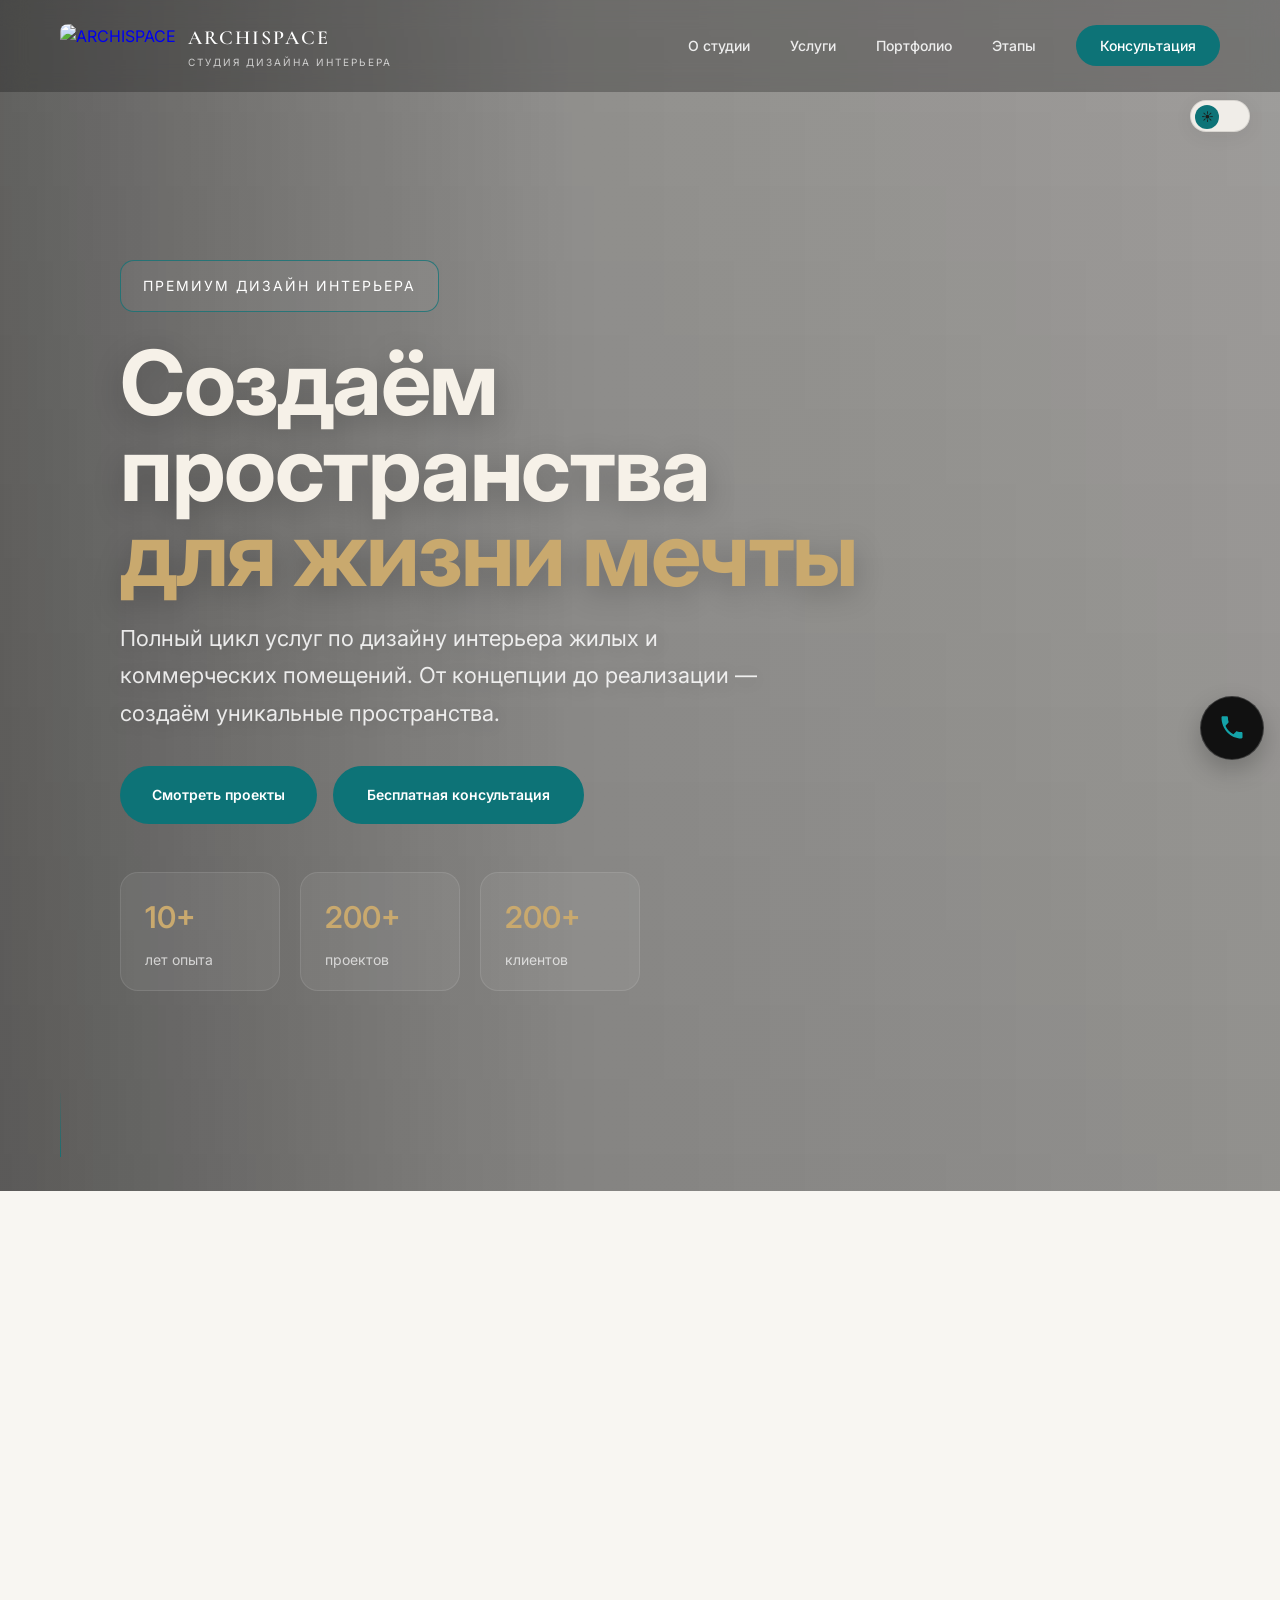
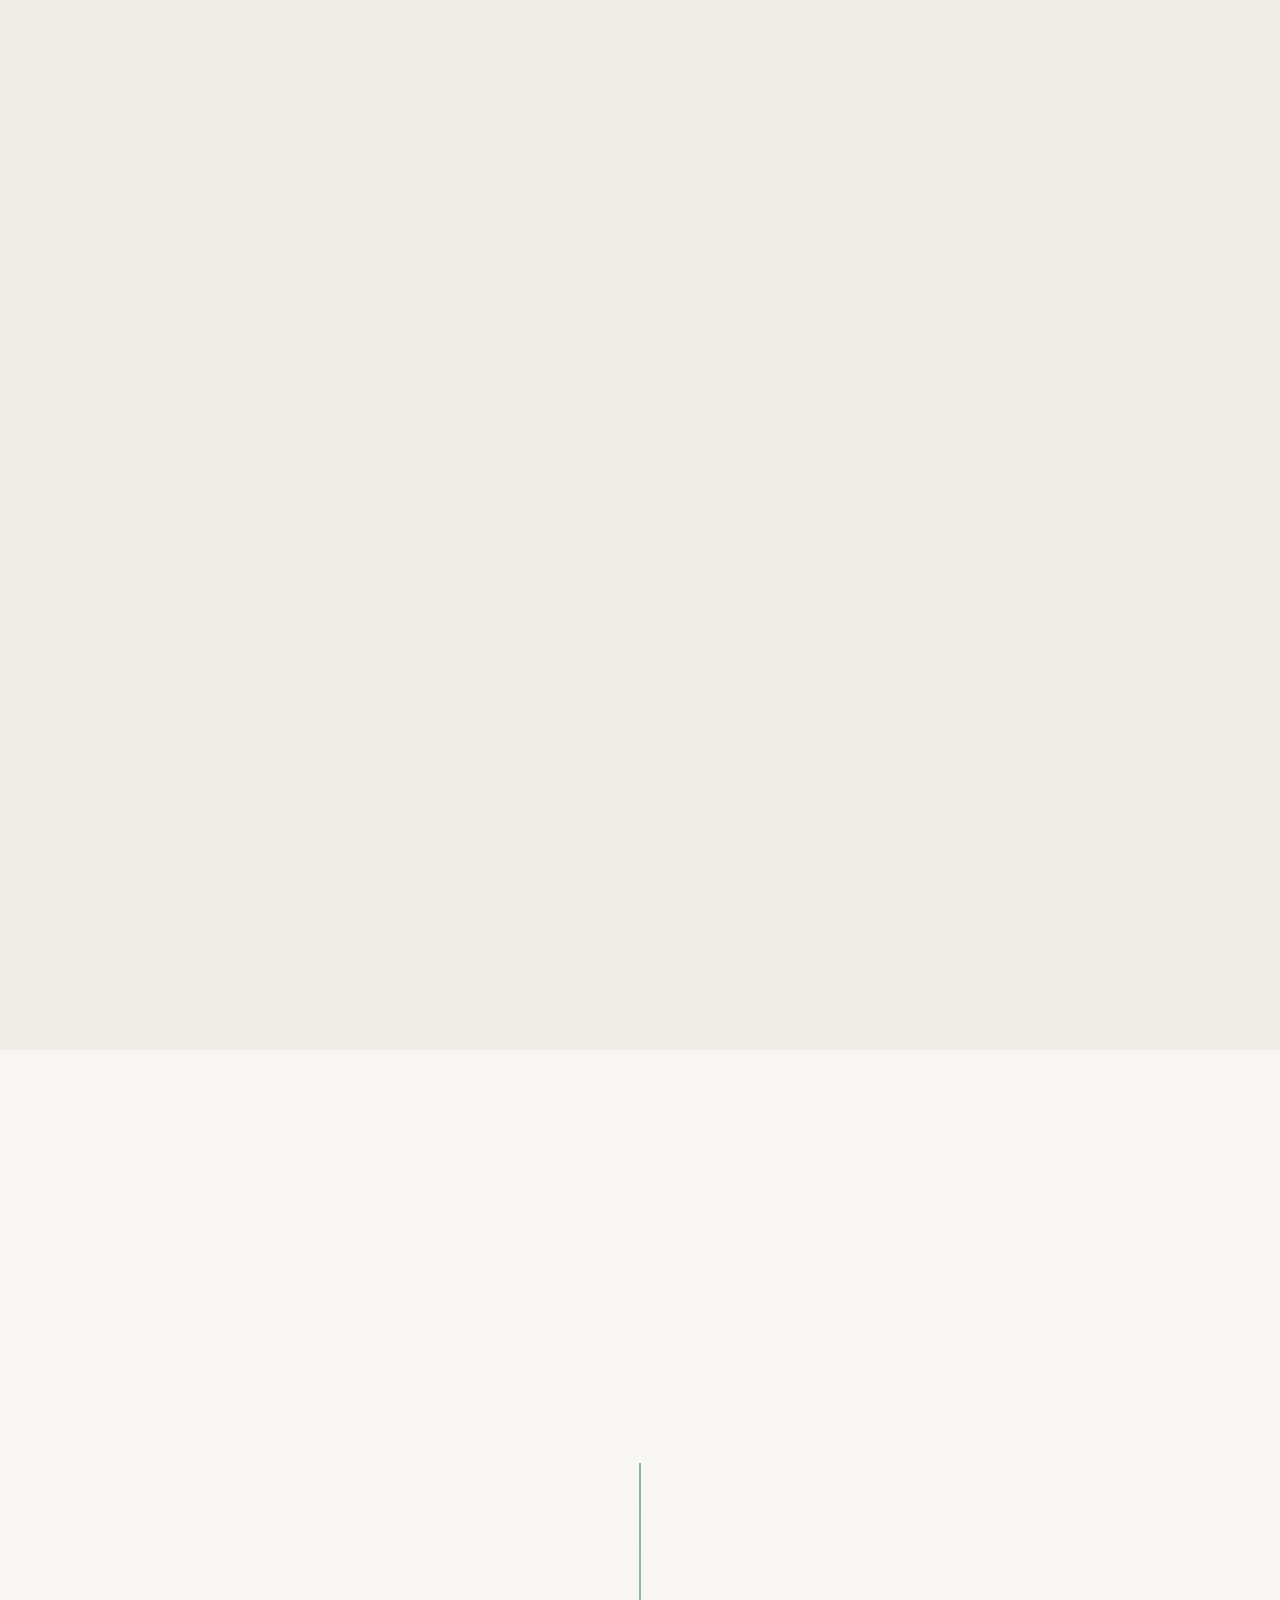
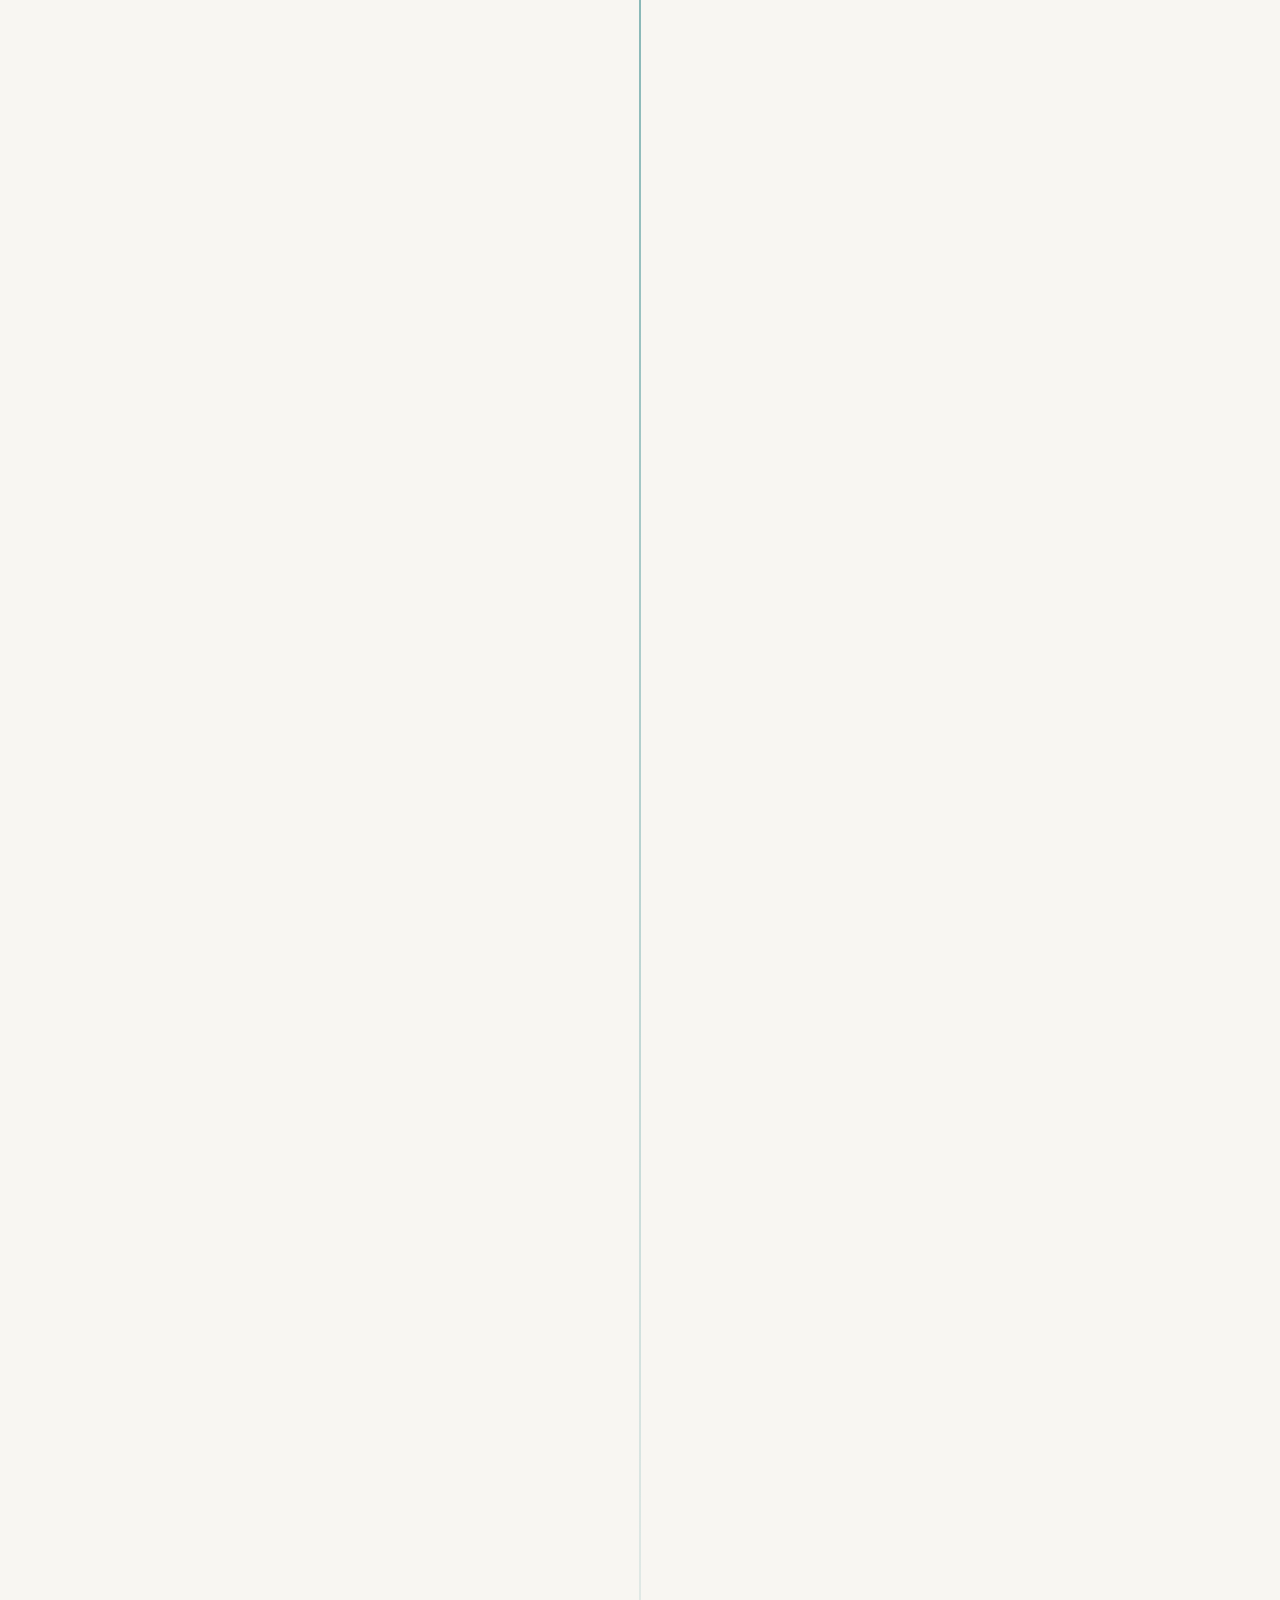
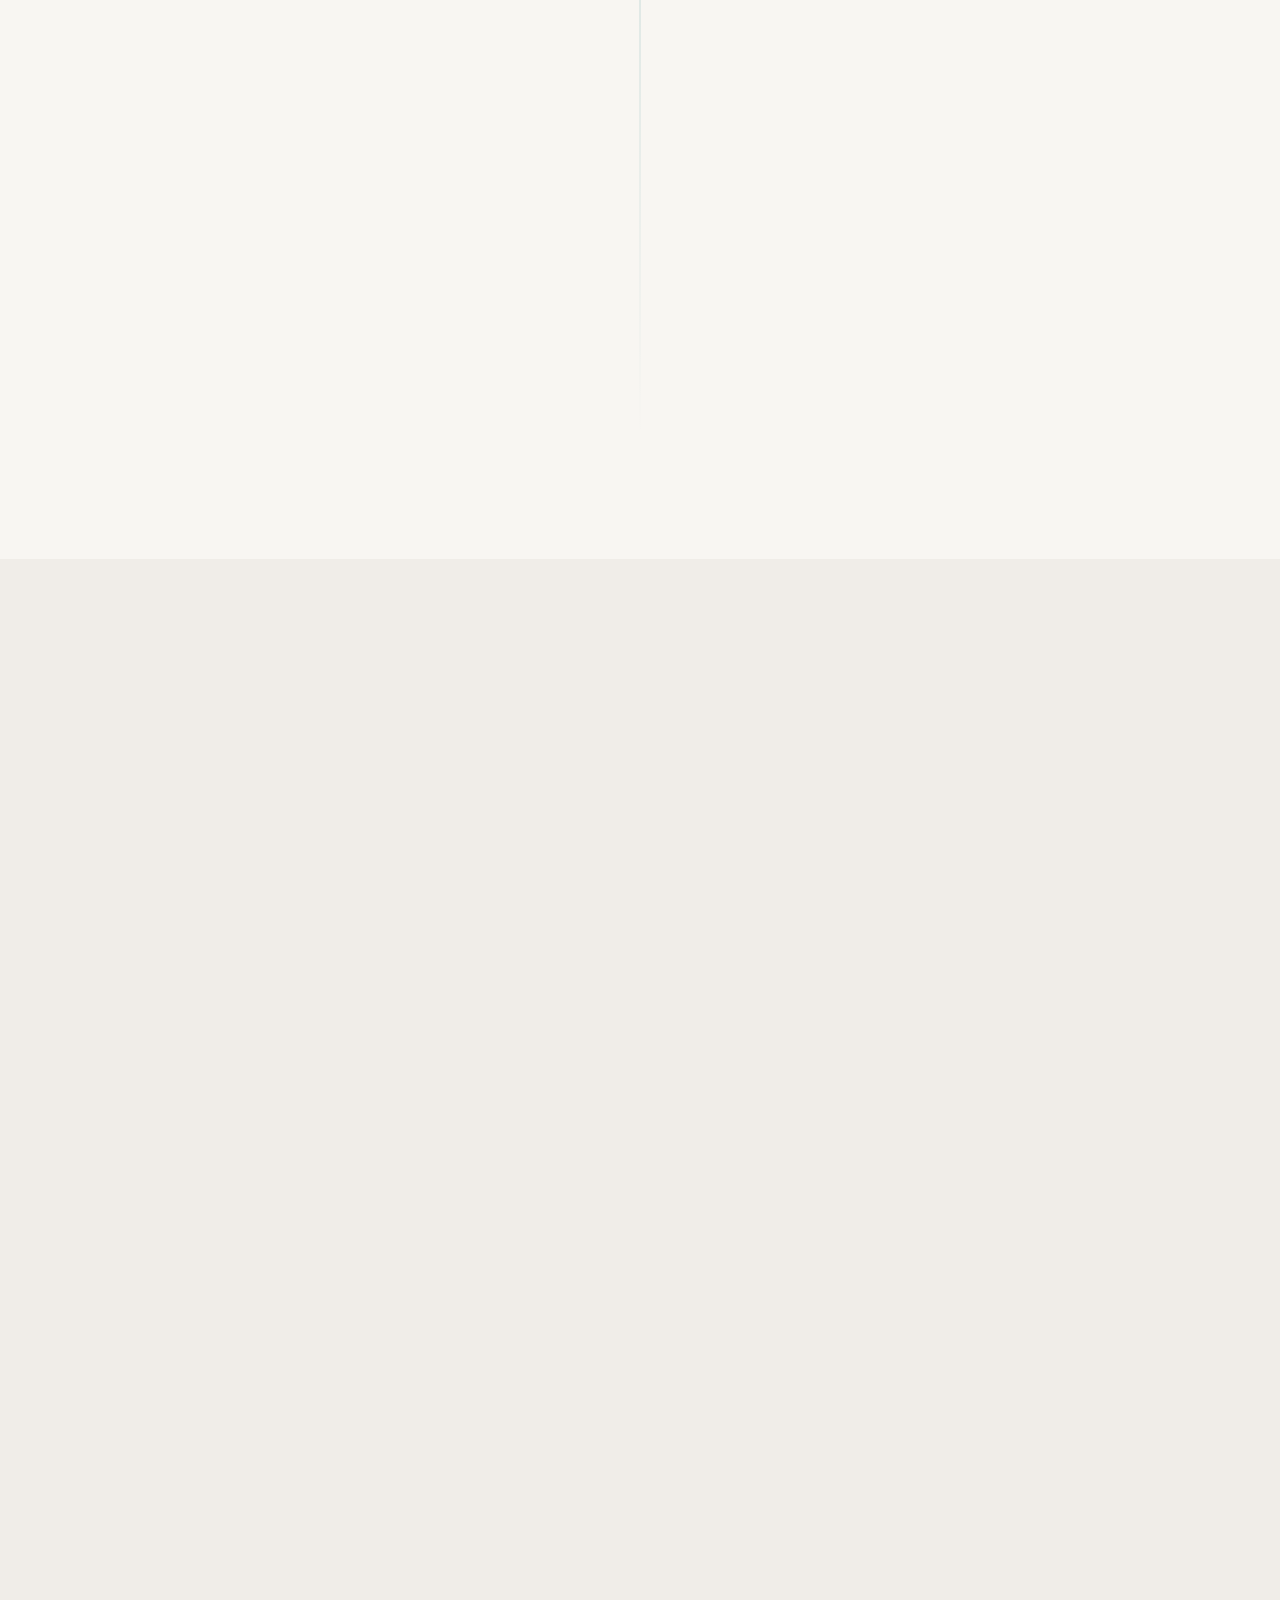
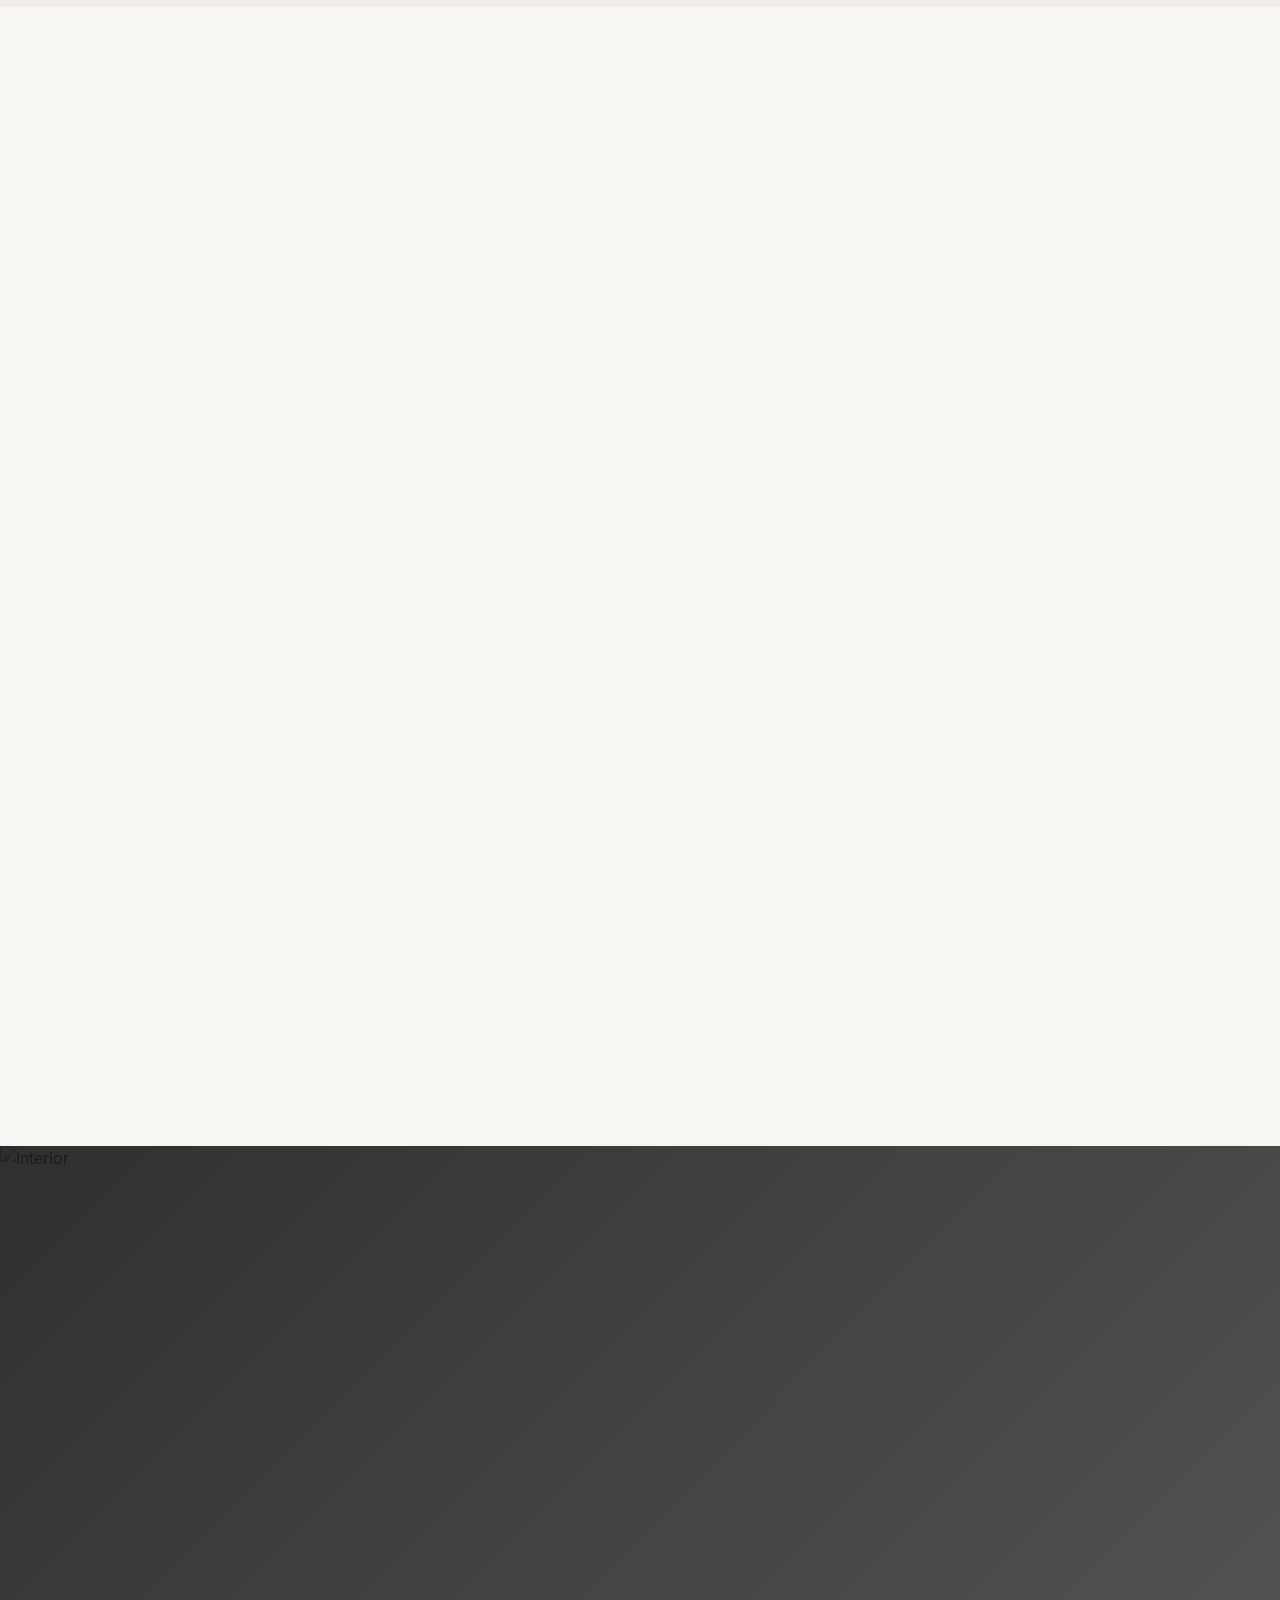
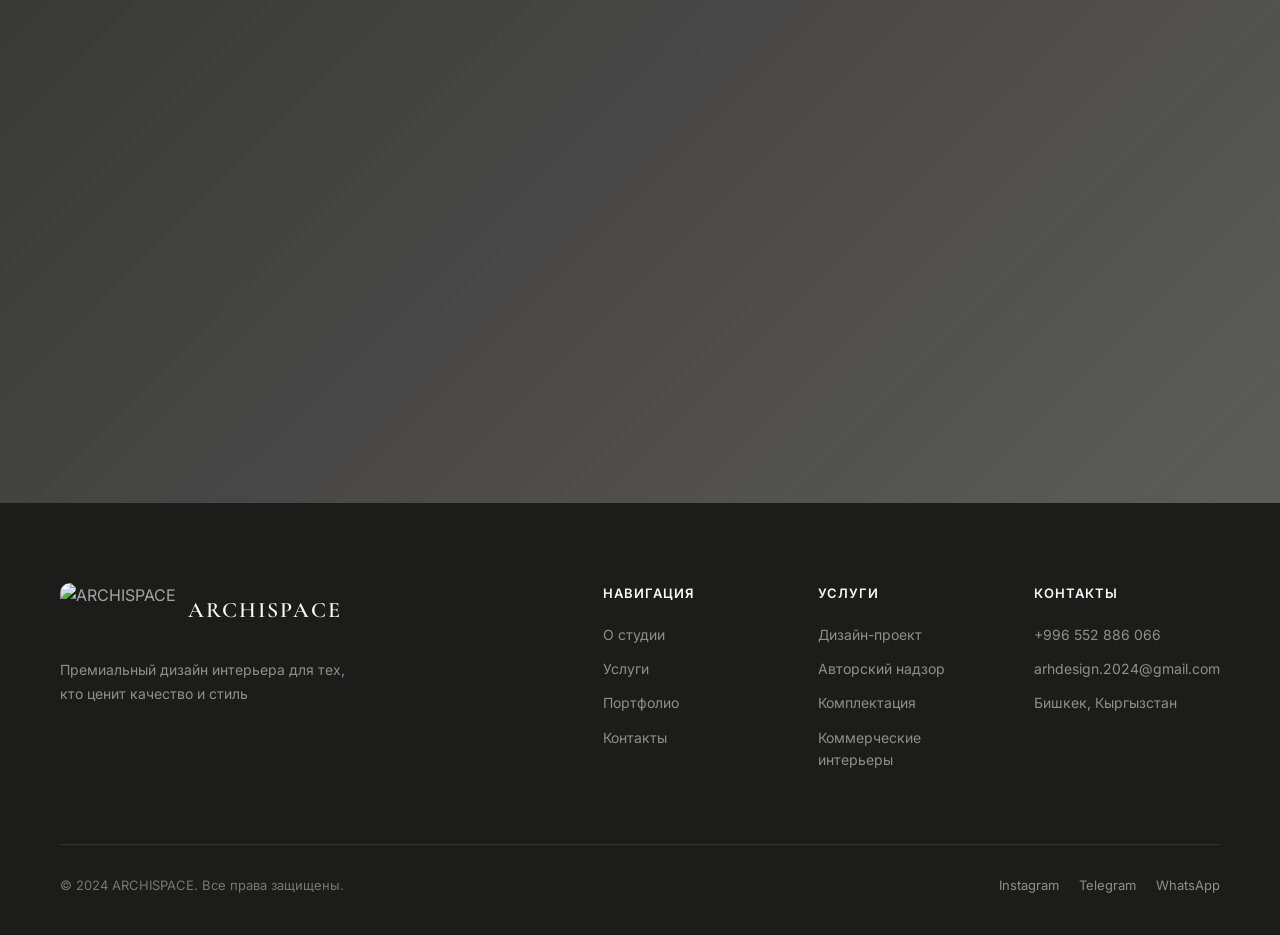
==== commit 7c05f2f9: "Add files via upload" ====
--- a/index.html
+++ b/index.html
@@ -470,7 +470,7 @@
 
                 <div class="form-group">
                     <label for="reviewText">Ваш отзыв</label>
-                    <textarea id="reviewText" rows="5" placeholder="Напишите ваш отзыв..." required></textarea>
+                    <textarea id="reviewText" rows="5" maxlength="250" placeholder="Напишите ваш отзыв..." required></textarea>
                 </div>
 
                 <button type="submit" class="submit-btn">Отправить отзыв</button>
@@ -692,6 +692,99 @@
         </button>
     </div>
 
+<script>
+/* ===== FIX: стрелки по краям реального изображения ===== */
+function positionLightboxNavToRealImage() {
+    if (!lightboxImageWrap || !lightboxImage) return;
+    if (!lightboxImage.naturalWidth || !lightboxImage.naturalHeight) return;
+
+    const wrapStyles = window.getComputedStyle(lightboxImageWrap);
+
+    const padLeft = parseFloat(wrapStyles.paddingLeft) || 0;
+    const padRight = parseFloat(wrapStyles.paddingRight) || 0;
+    const padTop = parseFloat(wrapStyles.paddingTop) || 0;
+    const padBottom = parseFloat(wrapStyles.paddingBottom) || 0;
+
+    const availableWidth = lightboxImageWrap.clientWidth - padLeft - padRight;
+    const availableHeight = lightboxImageWrap.clientHeight - padTop - padBottom;
+
+    if (availableWidth <= 0 || availableHeight <= 0) return;
+
+    const naturalWidth = lightboxImage.naturalWidth;
+    const naturalHeight = lightboxImage.naturalHeight;
+
+    const scale = Math.min(
+        availableWidth / naturalWidth,
+        availableHeight / naturalHeight
+    );
+
+    const visibleWidth = naturalWidth * scale;
+    const horizontalGap = Math.max(0, (lightboxImageWrap.clientWidth - visibleWidth) / 2);
+
+    const inset = window.innerWidth <= 768 ? 10 : 14;
+
+    lightboxImageWrap.style.setProperty('--nav-left', `${horizontalGap + inset}px`);
+    lightboxImageWrap.style.setProperty('--nav-right', `${horizontalGap + inset}px`);
+}
+
+/* обновляем позицию после загрузки картинки */
+lightboxImage?.addEventListener('load', () => {
+    requestAnimationFrame(() => {
+        requestAnimationFrame(positionLightboxNavToRealImage);
+    });
+});
+
+/* обновляем при ресайзе */
+window.addEventListener('resize', () => {
+    positionLightboxNavToRealImage();
+});
+
+/* если у тебя уже есть showImage — перехватываем его и после показа пересчитываем стрелки */
+if (typeof showImage === 'function') {
+    const originalShowImage = showImage;
+    showImage = function(index) {
+        originalShowImage(index);
+        requestAnimationFrame(() => {
+            requestAnimationFrame(positionLightboxNavToRealImage);
+        });
+    };
+}
+
+/* если есть openLightbox — тоже обновляем */
+if (typeof openLightbox === 'function') {
+    const originalOpenLightbox = openLightbox;
+    openLightbox = function(index) {
+        originalOpenLightbox(index);
+        requestAnimationFrame(() => {
+            requestAnimationFrame(positionLightboxNavToRealImage);
+        });
+    };
+}
+
+/* ===== FIX: рабочее меню "Другие проекты" ===== */
+const projectMenuPanel = document.querySelector('.project-menu-panel');
+const projectMenuItems = [...document.querySelectorAll('.project-menu-item[href]')];
+
+if (projectMenuItems.length) {
+    const currentPage = (window.location.pathname.split('/').pop() || '').toLowerCase();
+
+    projectMenuItems.forEach((item) => {
+        const href = (item.getAttribute('href') || '').split('#')[0].toLowerCase();
+
+        if (href === currentPage) {
+            item.setAttribute('aria-current', 'page');
+            item.classList.add('is-active');
+        }
+
+        item.addEventListener('click', () => {
+            if (typeof closeProjectMenu === 'function') {
+                closeProjectMenu();
+            }
+        });
+    });
+}
+</script>
+
     <script type="module" src="script.js"></script>
 </body>
 
--- a/styles.css
+++ b/styles.css
@@ -732,22 +732,28 @@
 
 .portfolio-grid {
     display: grid;
-    grid-template-columns: repeat(3, 1fr);
-    gap: 25px;
+    grid-template-columns: repeat(auto-fit, minmax(320px, 430px));
+    justify-content: center;
+    justify-items: center;
+    gap: 32px;
     max-width: 1400px;
     margin: 0 auto;
 }
 
 .portfolio-item {
     position: relative;
-    border-radius: 16px;
+    width: 100%;
+    max-width: 430px;
+    border-radius: 24px;
     overflow: hidden;
     cursor: pointer;
     transition: var(--transition-base);
-    aspect-ratio: 4 / 2.7;
+    aspect-ratio: 4 / 3;
     text-decoration: none;
     color: inherit;
     display: block;
+    background: #0f0f0f;
+    box-shadow: 0 18px 42px rgba(28, 28, 26, 0.14);
 }
 
 .portfolio-item img {
@@ -774,7 +780,7 @@
 }
 
 .portfolio-item:hover img {
-    transform: scale(1.1);
+    transform: scale(1.06);
 }
 
 .portfolio-category {
@@ -2568,9 +2574,23 @@
 }
 
 img[loading] {
-    opacity: 0;
-}
-
+    opacity: 1;
+}
+
+.project-gallery-item img,
+.portfolio-item img,
+.portfolio-cover-image,
+.luxe-gallery__thumb img,
+.luxe-gallery__image-wrap img,
+.step-image img,
+.service-image img,
+.about-image-main img,
+.contact-bg img,
+.hero-bg img,
+.logo img,
+.footer-logo img {
+    opacity: 1 !important;
+}
 .nav-logo-img {
     height: 35px;
     width: auto;
@@ -3502,6 +3522,11 @@
     border: none !important;
     position: relative;
     background: #000;
+    width: 100%;
+    max-width: 430px;
+    aspect-ratio: 4 / 3;
+    border-radius: 24px;
+    box-shadow: 0 18px 42px rgba(28, 28, 26, 0.14);
 }
 
 .portfolio-item img {
@@ -3534,9 +3559,9 @@
 
 .before-after-card {
     position: relative;
-    border-radius: 16px;
+    border-radius: 24px;
     overflow: hidden;
-    aspect-ratio: 4 / 2.7;
+    aspect-ratio: 4 / 3;
     background: #111;
 }
 
@@ -4094,4 +4119,18 @@
         min-height: 48px;
         font-size: 14px;
     }
-}+}
+@media (hover: none) and (pointer: coarse) {
+    .portfolio-overlay {
+        opacity: 1;
+        background: linear-gradient(to top, rgba(0, 0, 0, 0.72) 0%, rgba(0, 0, 0, 0.12) 70%);
+    }
+
+    .portfolio-item:hover .portfolio-overlay {
+        opacity: 1;
+    }
+
+    .portfolio-item:hover img {
+        transform: none;
+    }
+}
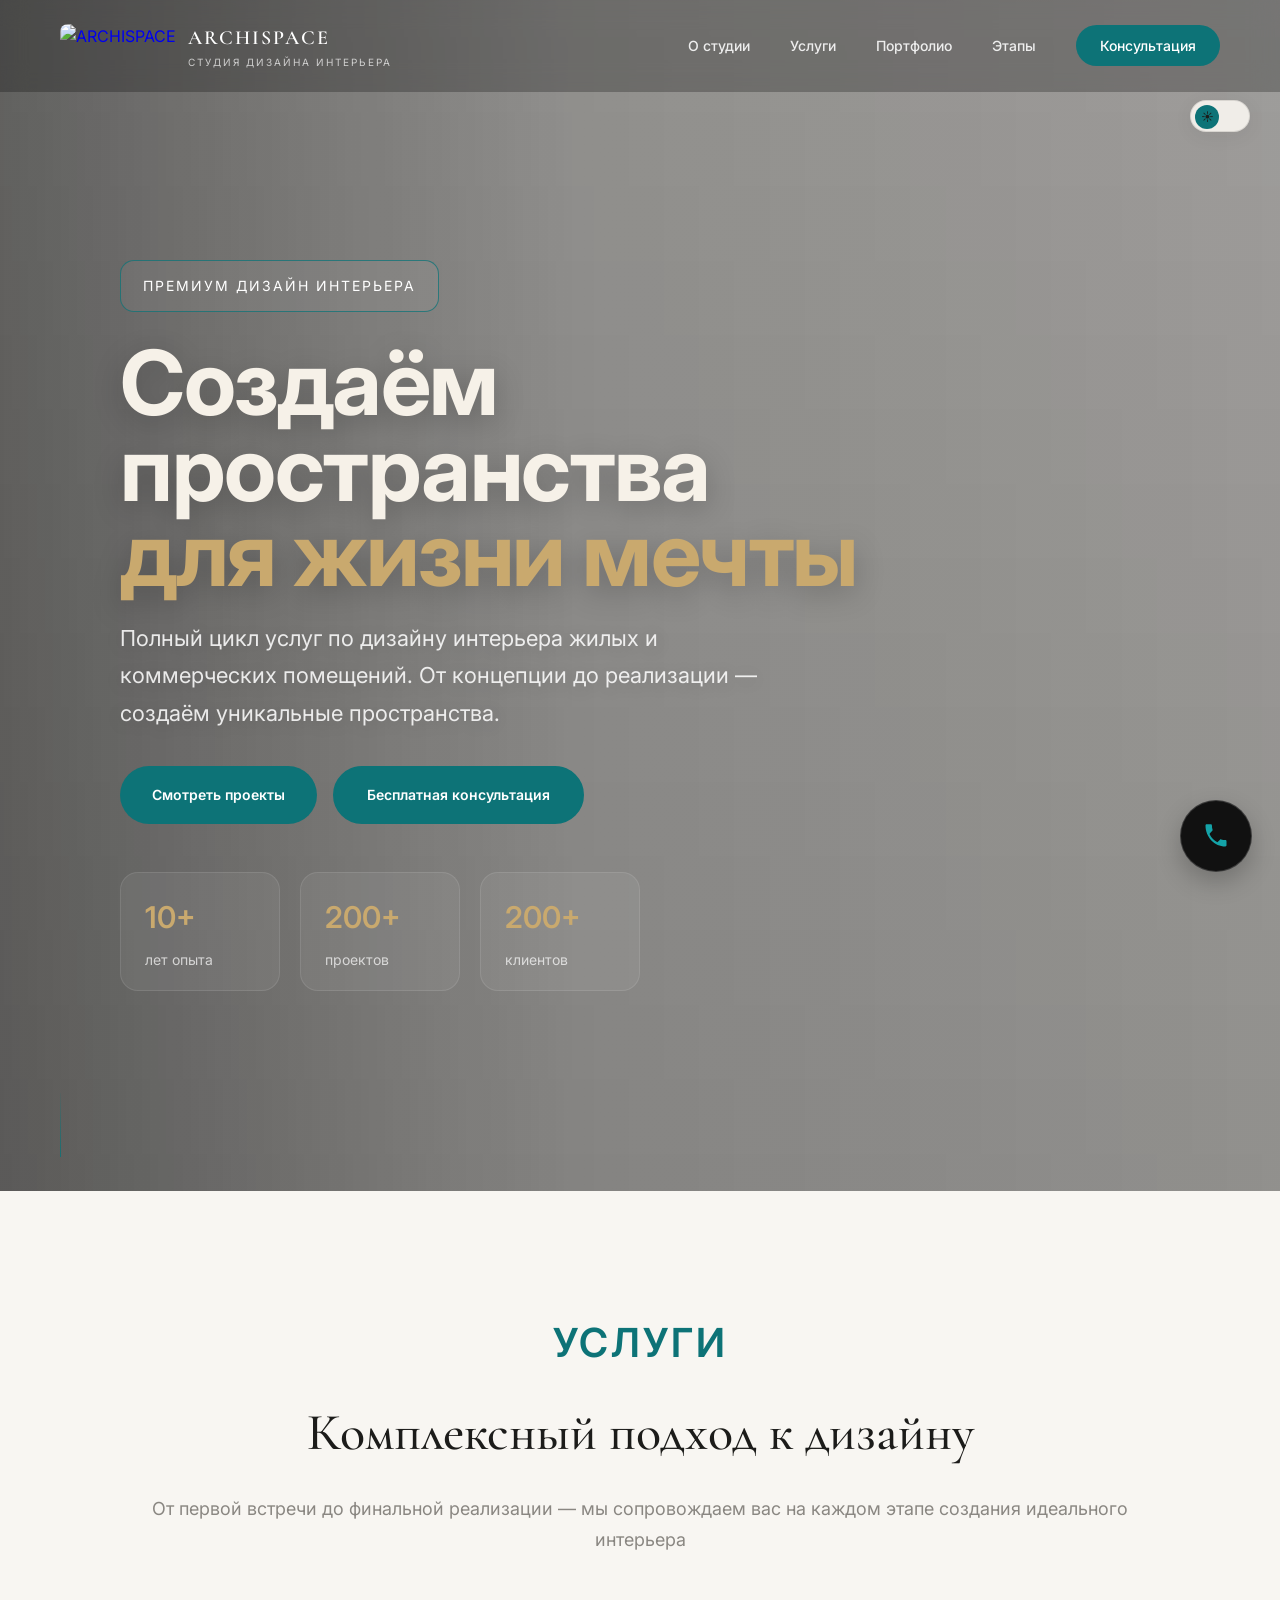
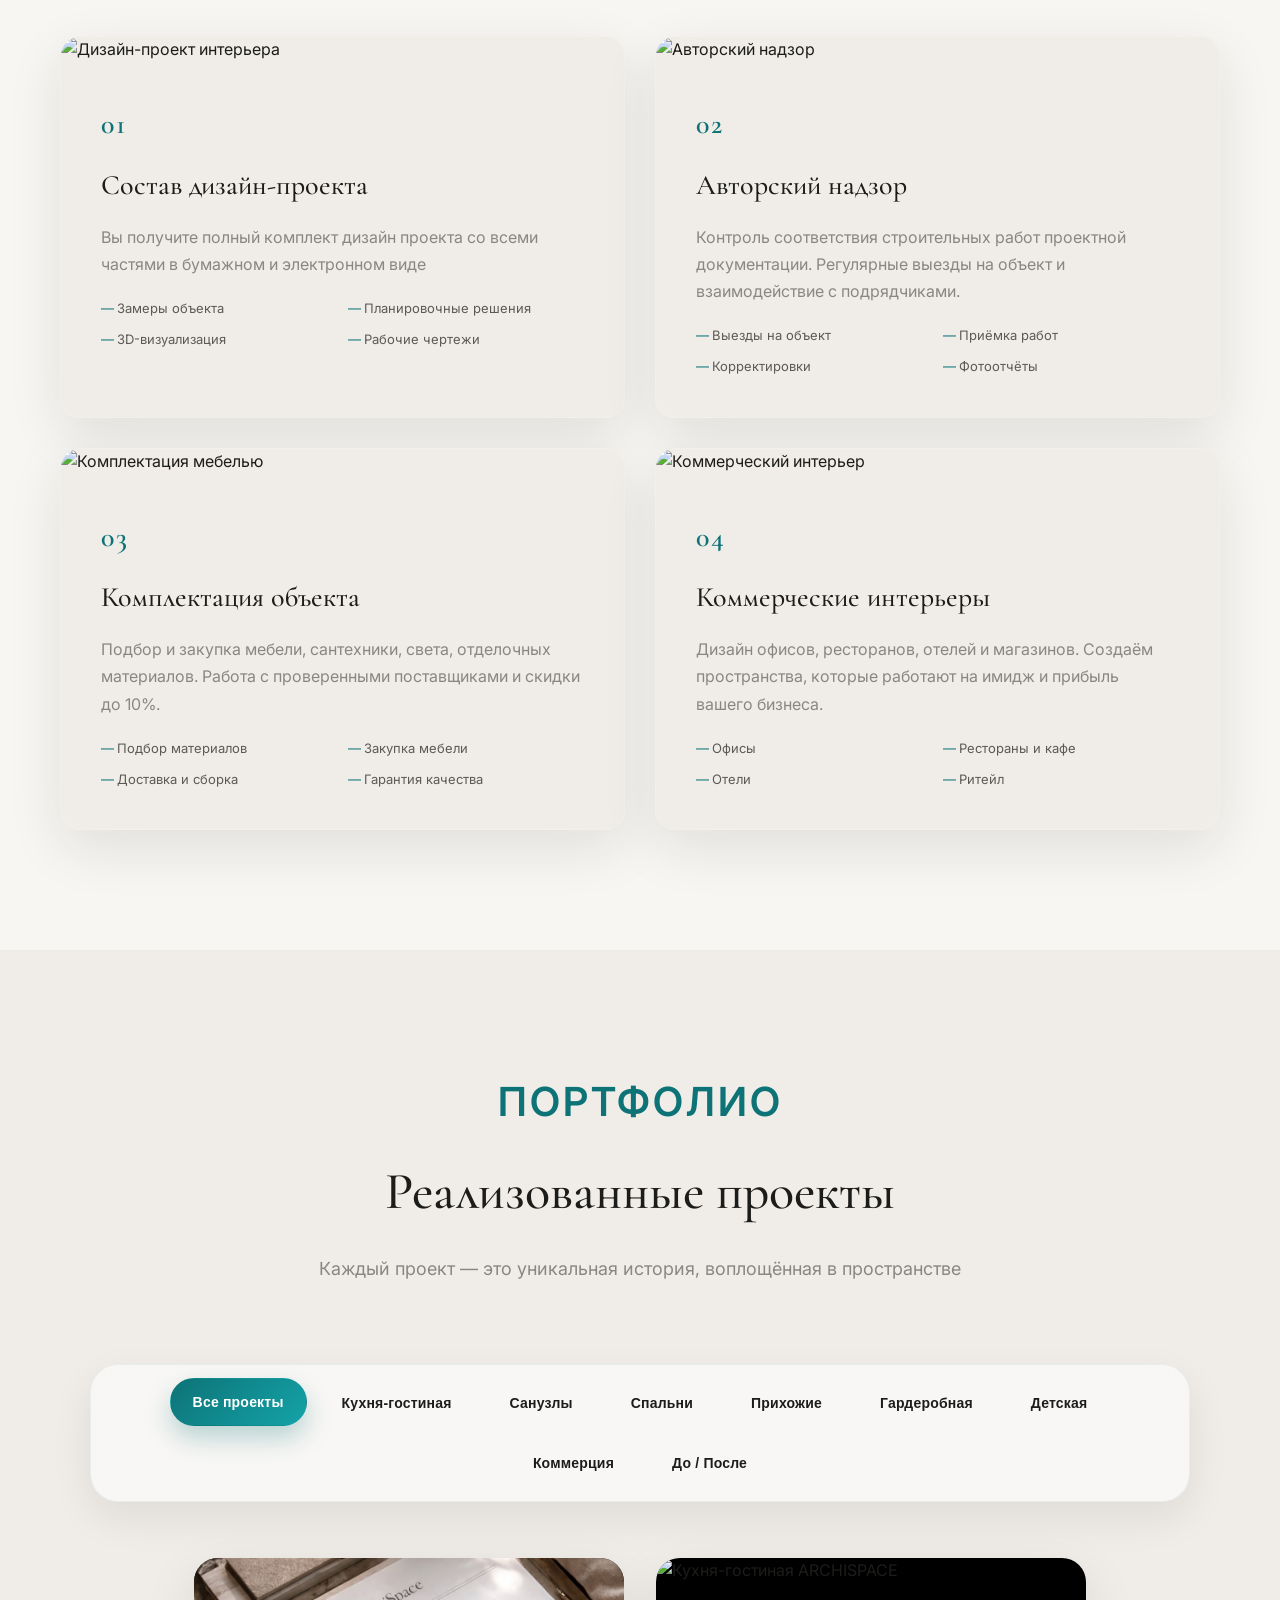
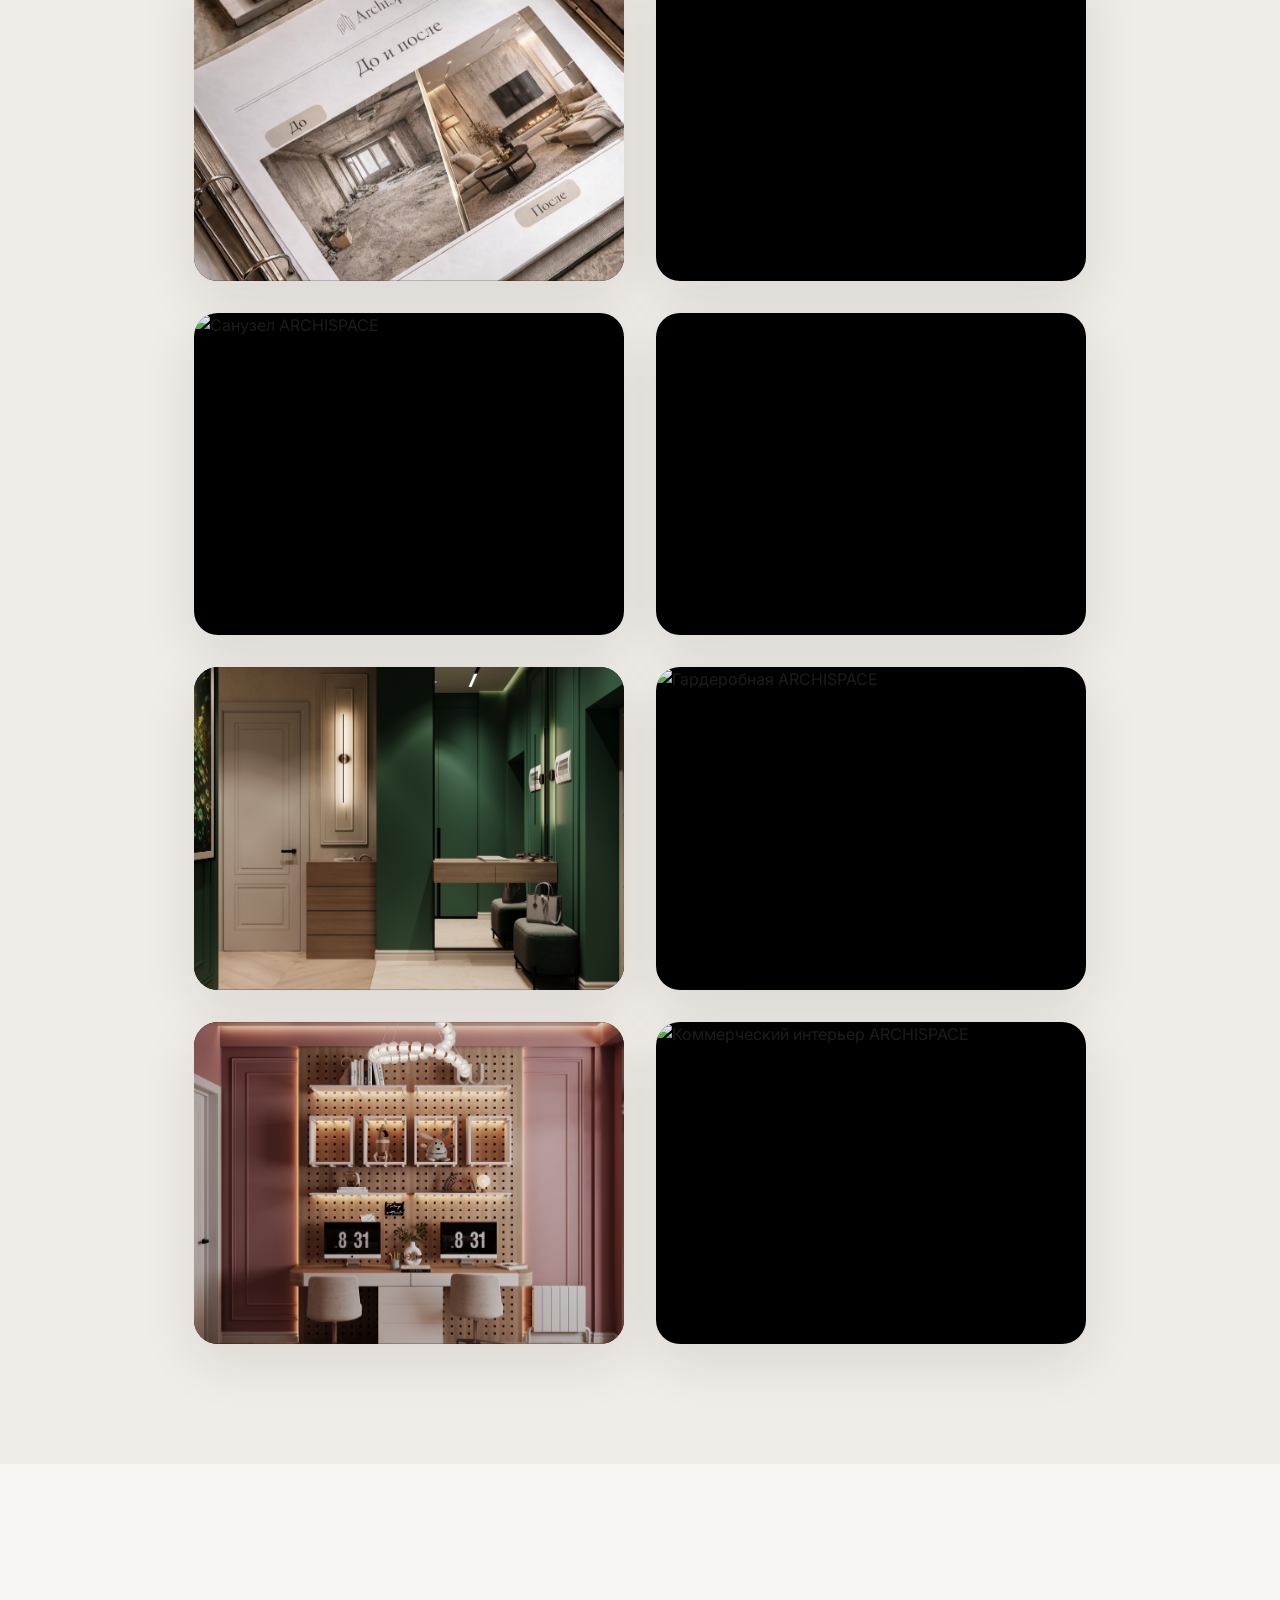
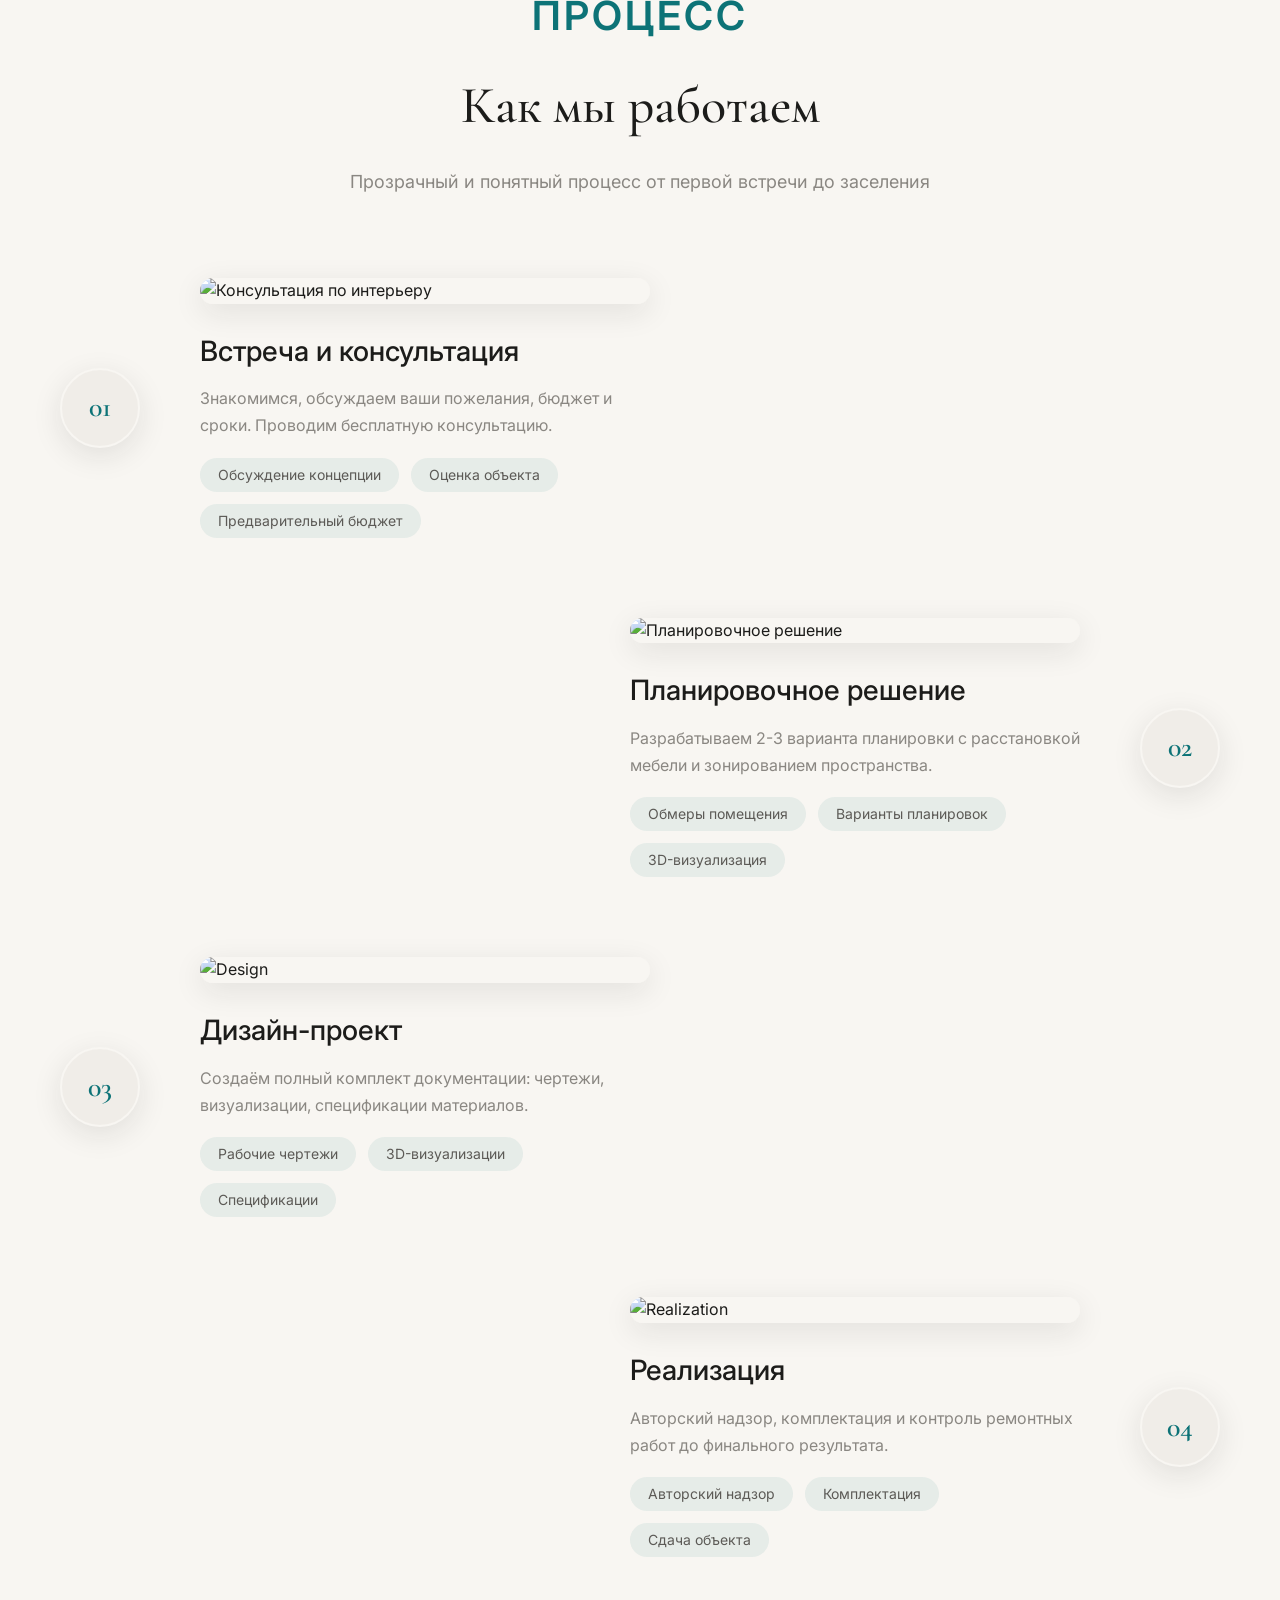
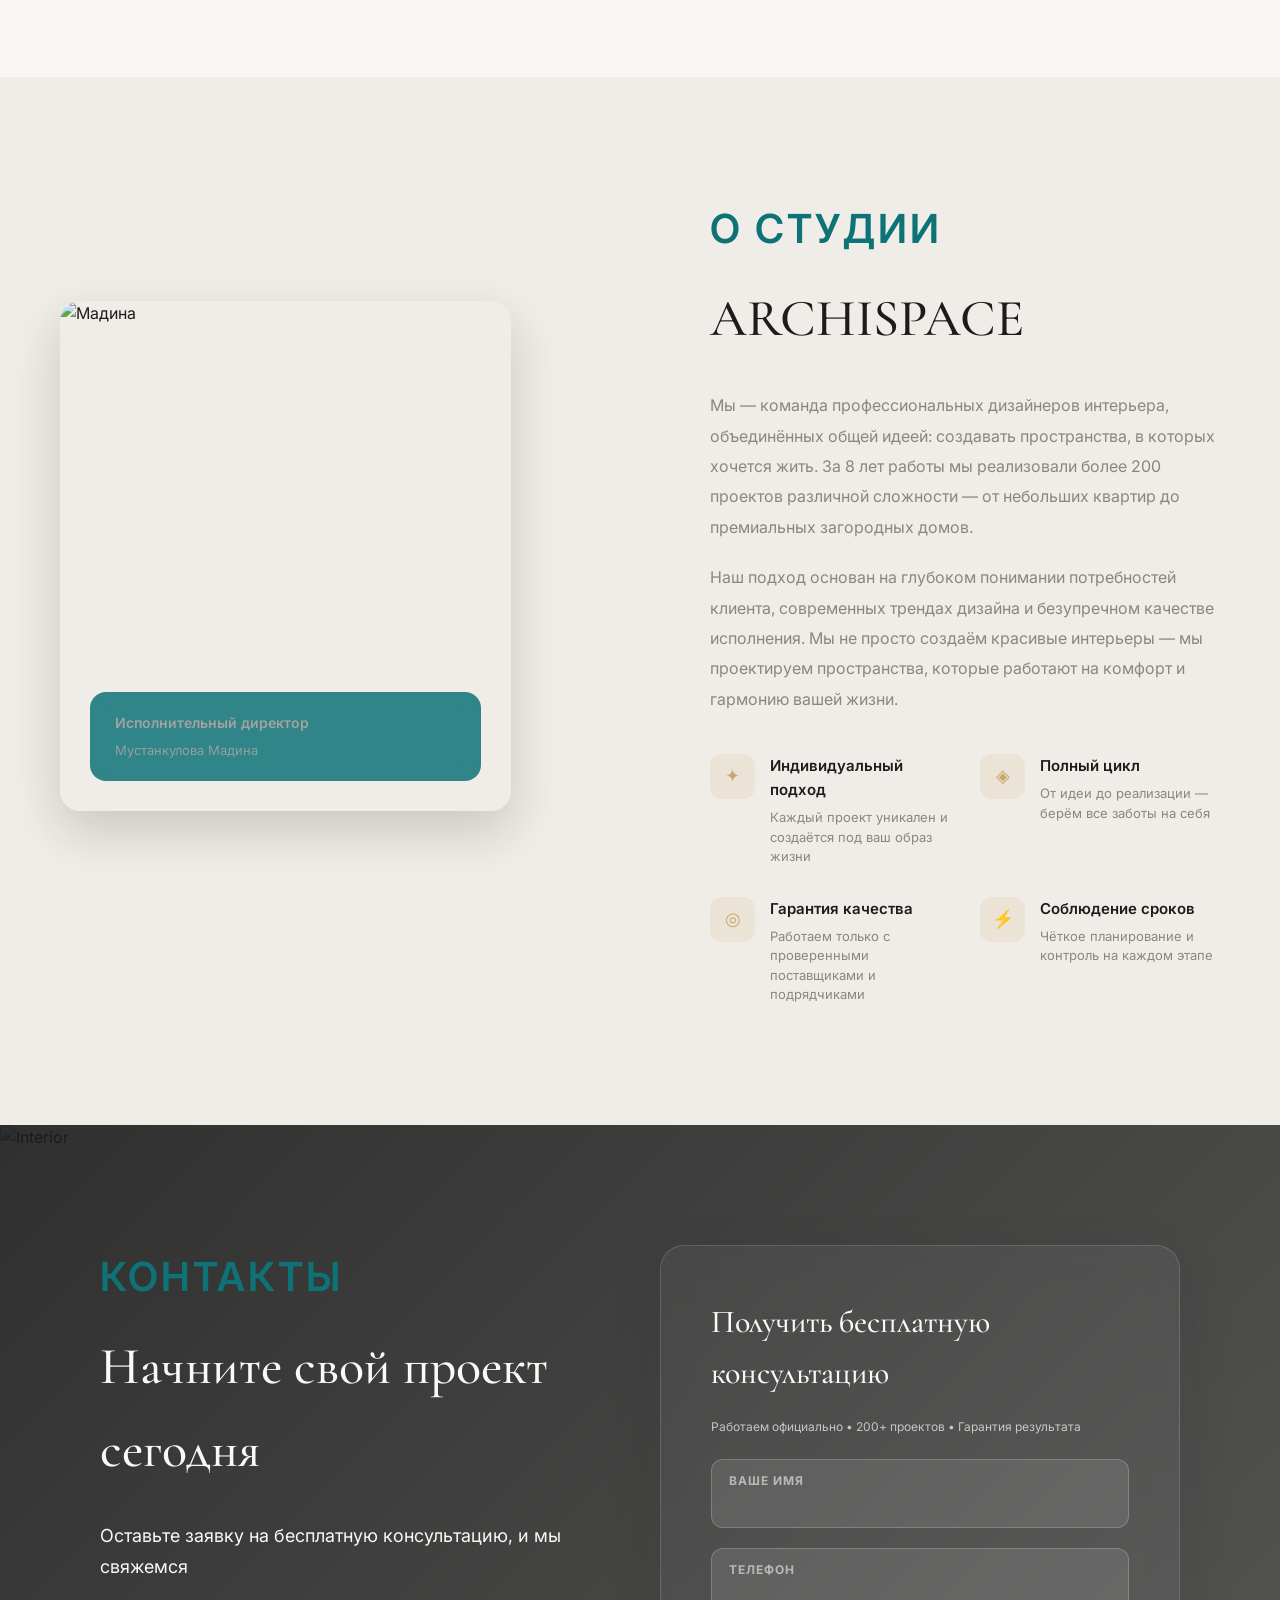
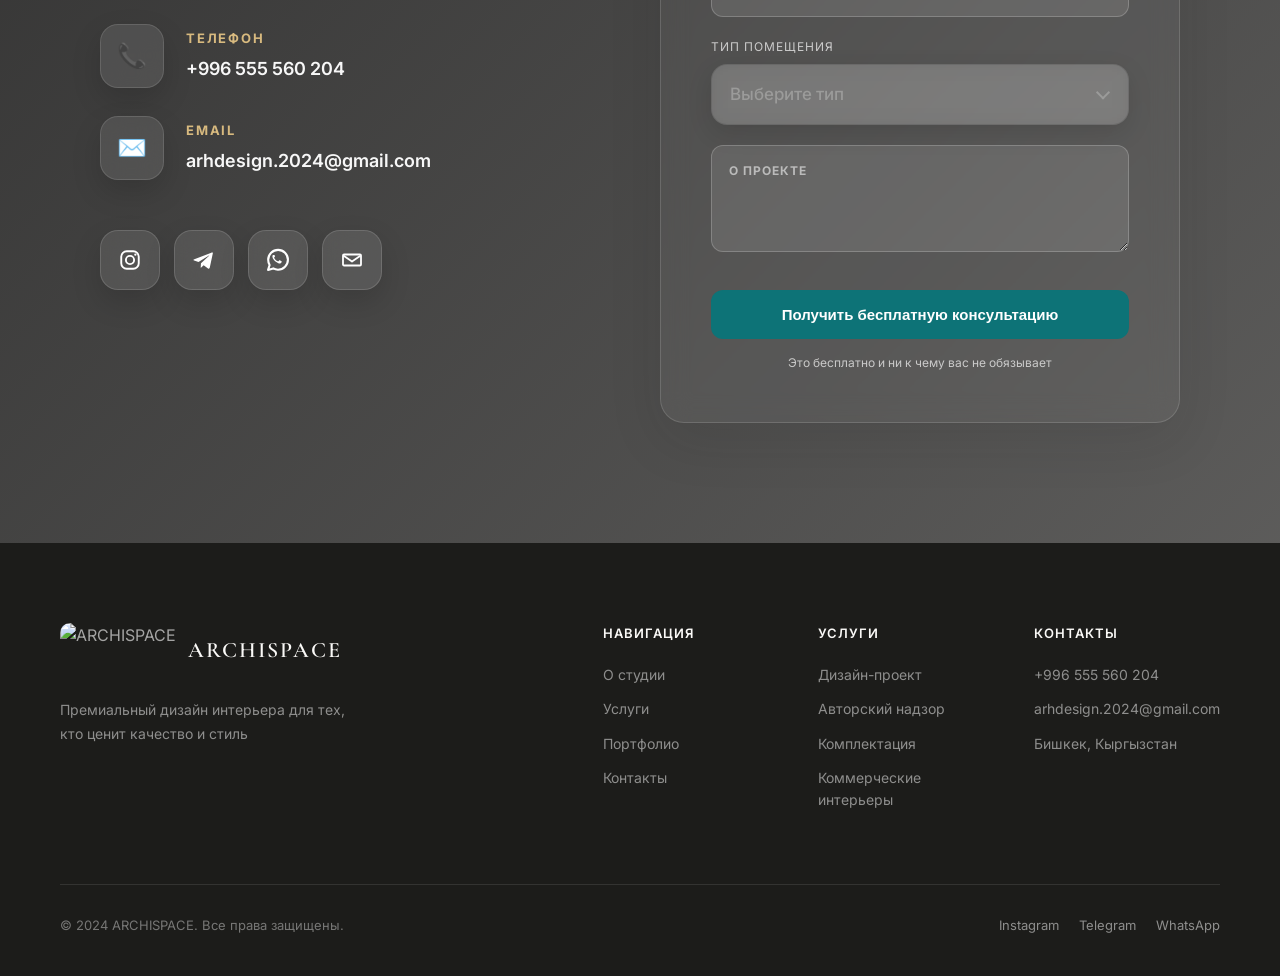
==== commit a3b13555: "Add files via upload" ====
--- a/index.html
+++ b/index.html
@@ -1,4 +1,4 @@
-<!DOCTYPE html>
+﻿<!DOCTYPE html>
 <html lang="ru">
 
 <head>
@@ -26,7 +26,7 @@
 
     <nav class="navbar" id="navbar">
         <a href="#" class="logo">
-            <img src="images/logo.png" alt="ARCHISPACE">
+            <img decoding="async" src="images/logo.png" alt="ARCHISPACE">
             <div class="logo-text">
                 <span class="logo-title">ARCHISPACE</span>
                 <span class="logo-subtitle">Студия дизайна интерьера</span>
@@ -50,7 +50,7 @@
 
     <section class="hero" id="hero">
         <div class="hero-bg">
-            <img src="images/hero-interior.jpg" alt="Luxury Interior">
+            <img decoding="async" src="images/hero-interior.jpg" alt="Премиальный интерьер ARCHISPACE">
             <div class="hero-overlay"></div>
         </div>
         <div class="hero-container">
@@ -116,7 +116,7 @@
         <div class="services-grid">
             <div class="service-card reveal">
                 <div class="service-image">
-                    <img src="images/service-1.jpg" alt="Interior Design">
+                    <img loading="lazy" decoding="async" src="images/service-1.jpg" alt="Дизайн-проект интерьера">
                 </div>
                 <div class="service-content">
                     <span class="service-number">01</span>
@@ -136,7 +136,7 @@
             <div class="service-card reveal">
 
                 <div class="service-image">
-                    <img src="images/service-2.jpg" alt="Author Supervision">
+                    <img loading="lazy" decoding="async" src="images/service-2.jpg" alt="Авторский надзор">
                 </div>
                 <div class="service-content">
                     <span class="service-number">02</span>
@@ -159,7 +159,7 @@
 
             <div class="service-card reveal">
                 <div class="service-image">
-                    <img src="images/service-3.jpg" alt="Furniture">
+                    <img loading="lazy" decoding="async" src="images/service-3.jpg" alt="Комплектация мебелью">
                 </div>
                 <div class="service-content">
                     <span class="service-number">03</span>
@@ -179,7 +179,7 @@
 
             <div class="service-card reveal">
                 <div class="service-image">
-                    <img src="images/service-4.jpg" alt="Commercial">
+                    <img loading="lazy" decoding="async" src="images/service-4.jpg" alt="Коммерческий интерьер">
                 </div>
                 <div class="service-content">
                     <span class="service-number">04</span>
@@ -214,67 +214,93 @@
             <button class="filter-btn" data-filter="bathroom">Санузлы</button>
             <button class="filter-btn" data-filter="bedroom">Спальни</button>
             <button class="filter-btn" data-filter="hallway">Прихожие</button>
+            <button class="filter-btn" data-filter="wardrobe">Гардеробная</button>
             <button class="filter-btn" data-filter="kids">Детская</button>
+            <button class="filter-btn" data-filter="commerce">Коммерция</button>
             <button class="filter-btn" data-filter="before-after">До / После</button>
         </div>
 
         <div class="portfolio-grid">
-    <div class="portfolio-item reveal before-after-card" data-category="before-after"
-        data-videos='["portfolio/videos/IMG_1488.mp4","portfolio/videos/IMG_1489.mp4"]'>
-        <img class="portfolio-cover-image" src="images/before-after-poster.jpg" alt="До и после">
-
-        <div class="portfolio-overlay">
-            <span class="portfolio-category">До / После</span>
-            <h3 class="portfolio-title">Ремонт до и после</h3>
-            <span class="portfolio-btn">Смотреть видео →</span>
-        </div>
-    </div>
-
-    <a href="portfolio-living.html" class="portfolio-item reveal" data-category="living">
-        <img src="portfolio/kitchen-living/GostKitchen_View06.jpg" alt="Kitchen Living">
-        <div class="portfolio-overlay">
-            <span class="portfolio-category">Кухня-гостиная</span>
-            <h3 class="portfolio-title">Kitchen Living Interior</h3>
-            <span class="portfolio-btn">Смотреть проект →</span>
-        </div>
-    </a>
-
-    <a href="portfolio-bathroom.html" class="portfolio-item reveal" data-category="bathroom">
-        <img src="portfolio/bathroom/duw01.jpg" alt="Bathroom">
-        <div class="portfolio-overlay">
-            <span class="portfolio-category">Санузлы</span>
-            <h3 class="portfolio-title">Bathroom Interior</h3>
-            <span class="portfolio-btn">Смотреть проект →</span>
-        </div>
-    </a>
-
-    <a href="portfolio-bedroom.html" class="portfolio-item reveal" data-category="bedroom">
-        <img src="portfolio/Bedroom/Bedroom_View02.jpg" alt="Bedroom">
-        <div class="portfolio-overlay">
-            <span class="portfolio-category">Спальни</span>
-            <h3 class="portfolio-title">Modern Bedroom</h3>
-            <span class="portfolio-btn">Смотреть проект →</span>
-        </div>
-    </a>
-
-    <a href="portfolio-hallway.html" class="portfolio-item reveal" data-category="hallway">
-        <img src="portfolio/Hallway/Hallway_View01.jpg" alt="Hallway">
-        <div class="portfolio-overlay">
-            <span class="portfolio-category">Прихожие</span>
-            <h3 class="portfolio-title">Entrance Hall</h3>
-            <span class="portfolio-btn">Смотреть проект →</span>
-        </div>
-    </a>
-
-    <a href="portfolio-kids.html" class="portfolio-item reveal" data-category="kids">
-        <img src="portfolio/kids/Childroom_View01.jpg" alt="Детская">
-        <div class="portfolio-overlay">
-            <span class="portfolio-category">Детская</span>
-            <h3 class="portfolio-title">Children Room Concept</h3>
-            <span class="portfolio-btn">Смотреть проект →</span>
-        </div>
-    </a>
-</div>
+            <div class="portfolio-item reveal before-after-card" data-category="before-after"
+                data-videos='["portfolio/videos/IMG_1488.mp4","portfolio/videos/IMG_1489.mp4"]'>
+                <img loading="lazy" decoding="async" class="portfolio-cover-image" src="images/before-after-poster.jpg"
+                    alt="До и после">
+
+                <div class="portfolio-overlay">
+                    <span class="portfolio-category">До / После</span>
+                    <h3 class="portfolio-title">Ремонт до и после</h3>
+                    <span class="portfolio-btn">Смотреть видео →</span>
+                </div>
+            </div>
+
+            <a href="portfolio-living.html" class="portfolio-item reveal" data-category="living">
+                <img loading="lazy" decoding="async" src="portfolio/kitchen-living/GostKitchen_View06.jpg"
+                    alt="Кухня-гостиная ARCHISPACE">
+                <div class="portfolio-overlay">
+                    <span class="portfolio-category">Кухня-гостиная</span>
+                    <h3 class="portfolio-title">Kitchen Living Interior</h3>
+                    <span class="portfolio-btn">Смотреть проект →</span>
+                </div>
+            </a>
+
+            <a href="portfolio-bathroom.html" class="portfolio-item reveal" data-category="bathroom">
+                <img loading="lazy" decoding="async" src="portfolio/bathroom/duw01.jpg" alt="Санузел ARCHISPACE">
+                <div class="portfolio-overlay">
+                    <span class="portfolio-category">Санузлы</span>
+                    <h3 class="portfolio-title">Bathroom Interior</h3>
+                    <span class="portfolio-btn">Смотреть проект →</span>
+                </div>
+            </a>
+
+            <a href="portfolio-bedroom.html" class="portfolio-item reveal" data-category="bedroom">
+                <img loading="lazy" decoding="async" src="portfolio/Bedroom/Bedroom_View02.jpg"
+                    alt="Спальня ARCHISPACE">
+                <div class="portfolio-overlay">
+                    <span class="portfolio-category">Спальни</span>
+                    <h3 class="portfolio-title">Modern Bedroom</h3>
+                    <span class="portfolio-btn">Смотреть проект →</span>
+                </div>
+            </a>
+
+            <a href="portfolio-hallway.html" class="portfolio-item reveal" data-category="hallway">
+                <img loading="lazy" decoding="async" src="portfolio/Hallway/Hallway_View01.jpg"
+                    alt="Прихожая ARCHISPACE">
+                <div class="portfolio-overlay">
+                    <span class="portfolio-category">Прихожие</span>
+                    <h3 class="portfolio-title">Entrance Hall</h3>
+                    <span class="portfolio-btn">Смотреть проект →</span>
+                </div>
+            </a>
+
+            <a href="portfolio-wardrobe.html" class="portfolio-item reveal" data-category="wardrobe">
+                <img loading="lazy" decoding="async" src="гардероб 2/гардероб/photo_2026-04-15_00-01-11.jpg"
+                    alt="Гардеробная ARCHISPACE">
+                <div class="portfolio-overlay">
+                    <span class="portfolio-category">Гардеробная</span>
+                    <h3 class="portfolio-title">Wardrobe Interior</h3>
+                    <span class="portfolio-btn">Смотреть проект →</span>
+                </div>
+            </a>
+
+            <a href="portfolio-kids.html" class="portfolio-item reveal" data-category="kids">
+                <img loading="lazy" decoding="async" src="portfolio/kids/Childroom_View01.jpg" alt="Детская">
+                <div class="portfolio-overlay">
+                    <span class="portfolio-category">Детская</span>
+                    <h3 class="portfolio-title">Children Room Concept</h3>
+                    <span class="portfolio-btn">Смотреть проект →</span>
+                </div>
+            </a>
+
+            <a href="portfolio-commerce.html" class="portfolio-item reveal" data-category="commerce">
+                <img loading="lazy" decoding="async" src="гардероб 2/стоматология/photo_2026-04-15_00-26-28.jpg"
+                    alt="Коммерческий интерьер ARCHISPACE">
+                <div class="portfolio-overlay">
+                    <span class="portfolio-category">Коммерция</span>
+                    <h3 class="portfolio-title">Dental Clinic Interior</h3>
+                    <span class="portfolio-btn">Смотреть проект →</span>
+                </div>
+            </a>
+        </div>
     </section>
 
     <section class="process" id="process">
@@ -294,7 +320,8 @@
                     <div class="step-number">01</div>
                     <div class="step-content">
                         <div class="step-image">
-                            <img src="images/consultation.jpg" alt="Consultation">
+                            <img loading="lazy" decoding="async" src="images/consultation.jpg"
+                                alt="Консультация по интерьеру">
                         </div>
                         <h4 data-i18n="step1Title">Встреча и консультация</h4>
                         <p data-i18n="step1Text">Знакомимся, обсуждаем ваши пожелания, бюджет и сроки. Проводим
@@ -311,7 +338,7 @@
                     <div class="step-number">02</div>
                     <div class="step-content">
                         <div class="step-image">
-                            <img src="images/planning.jpg" alt="Planning">
+                            <img loading="lazy" decoding="async" src="images/planning.jpg" alt="Планировочное решение">
                         </div>
                         <h4 data-i18n="step2Title">Планировочное решение</h4>
                         <p data-i18n="step2Text">Разрабатываем 2-3 варианта планировки с расстановкой мебели и
@@ -328,7 +355,7 @@
                     <div class="step-number">03</div>
                     <div class="step-content">
                         <div class="step-image">
-                            <img src="images/design-project.jpg" alt="Design">
+                            <img loading="lazy" decoding="async" src="images/design-project.jpg" alt="Design">
                         </div>
                         <h4 data-i18n="step3Title">Дизайн-проект</h4>
                         <p data-i18n="step3Text">Создаём полный комплект документации: чертежи, визуализации,
@@ -345,7 +372,7 @@
                     <div class="step-number">04</div>
                     <div class="step-content">
                         <div class="step-image">
-                            <img src="images/implementation.jpg" alt="Realization">
+                            <img loading="lazy" decoding="async" src="images/implementation.jpg" alt="Realization">
                         </div>
                         <h4 data-i18n="step4Title">Реализация</h4>
                         <p data-i18n="step4Text">Авторский надзор, комплектация и контроль ремонтных работ до финального
@@ -367,7 +394,7 @@
                 <div class="about-images reveal">
                     <div class="about-image-main">
 
-                        <img src="director.jpeg" alt="Мадина">
+                        <img loading="lazy" decoding="async" src="director.jpeg" alt="Мадина">
 
                         <div class="director-overlay">
                             <span class="director-role">Исполнительный директор</span>
@@ -429,59 +456,10 @@
             </div>
         </div>
     </section>
-    <section class="reviews" id="reviews">
-        <div class="section-header reveal">
-            <span class="section-label">Отзывы</span>
-            <h2 class="section-title">Что говорят клиенты</h2>
-            <p class="section-subtitle">
-                Реальные впечатления о работе с ARCHISPACE
-            </p>
-        </div>
-
-        <div class="reviews-container">
-            <div>
-                <div class="reviews-list reveal" id="reviewsList"></div>
-
-                <div class="reviews-actions reveal">
-                    <a href="reviews.html" class="reviews-more-btn" id="loadMoreReviewsBtn">
-                        Показать ещё
-                    </a>
-                </div>
-            </div>
-
-            <form class="review-form reveal" id="reviewForm">
-                <h3>Оставить отзыв</h3>
-
-                <div class="form-group">
-                    <label for="reviewName">Ваше имя</label>
-                    <input type="text" id="reviewName" placeholder="Например: Алина" required>
-                </div>
-
-                <div class="form-group">
-                    <label for="reviewRating">Оценка</label>
-                    <select id="reviewRating" required>
-                        <option value="5">5 — Отлично</option>
-                        <option value="4">4 — Хорошо</option>
-                        <option value="3">3 — Нормально</option>
-                        <option value="2">2 — Слабо</option>
-                        <option value="1">1 — Плохо</option>
-                    </select>
-                </div>
-
-                <div class="form-group">
-                    <label for="reviewText">Ваш отзыв</label>
-                    <textarea id="reviewText" rows="5" maxlength="250" placeholder="Напишите ваш отзыв..." required></textarea>
-                </div>
-
-                <button type="submit" class="submit-btn">Отправить отзыв</button>
-                <p class="form-note">Отзыв будет опубликован на сайте</p>
-            </form>
-        </div>
-    </section>
 
     <section class="contact" id="contact">
         <div class="contact-bg">
-            <img src="images/sofa.jpg" alt="Interior">
+            <img loading="lazy" decoding="async" src="images/sofa.jpg" alt="Interior">
             <div class="contact-overlay"></div>
         </div>
         <div class="contact-container">
@@ -489,16 +467,15 @@
                 <span class="section-label light" data-i18n="contactLabel">Контакты</span>
                 <h2 class="section-title light" data-i18n="contactTitle">Начните свой проект сегодня</h2>
                 <p class="section-subtitle light" data-i18n="contactSubtitle">
-                    Оставьте заявку на бесплатную консультацию, и мы свяжемся с вами в течение 24 часов
+                    Оставьте заявку на бесплатную консультацию, и мы свяжемся 
                 </p>
 
                 <div class="contact-info-block">
-                    <div class="contact-item"></div>
                     <div class="contact-item">
                         <div class="contact-icon">📞</div>
                         <div>
                             <strong data-i18n="phoneLabel">Телефон</strong>
-                            <span>+996 552 886 066</span>
+                            <span>+996 555 560 204</span>
                         </div>
                     </div>
                     <div class="contact-item">
@@ -511,23 +488,63 @@
                 </div>
 
                 <div class="social-links">
-                    <a href="https://www.instagram.com/archi_space2024/" target="_blank" class="social-link"
-                        title="Instagram">IG</a>
-                    <a href="https://t.me/+996779519331" target="_blank" class="social-link" title="Telegram">TG</a>
-                    <a href="https://wa.me/996552886066" target="_blank" class="social-link" title="WhatsApp">WA</a>
-                    <a href="mailto:arhdesign.2024@gmail.com" class="social-link" title="Email">✉️</a>
-                </div>
-            </div>
-
-            <form class="contact-form reveal" id="contactForm">
-                <h3 data-i18n="formTitle">Получить консультацию</h3>
-                <div class="form-group">
+                    <a href="https://www.instagram.com/archi_space2024/" target="_blank" rel="noopener noreferrer"
+                        class="social-link" title="Instagram" aria-label="Instagram">
+                        <svg viewBox="0 0 24 24" aria-hidden="true" fill="none">
+                            <rect x="3.25" y="3.25" width="17.5" height="17.5" rx="5.5" stroke="currentColor"
+                                stroke-width="1.9"></rect>
+                            <circle cx="12" cy="12" r="4.1" stroke="currentColor" stroke-width="1.9"></circle>
+                            <circle cx="17.35" cy="6.65" r="1.15" fill="currentColor"></circle>
+                        </svg>
+                    </a>
+
+                    <a href="https://t.me/+996779519331" target="_blank" rel="noopener noreferrer" class="social-link"
+                        title="Telegram" aria-label="Telegram">
+                        <svg viewBox="0 0 24 24" aria-hidden="true" fill="none">
+                            <path
+                                d="M21 4.5L17.8 19.6C17.56 20.67 16.94 20.93 16.04 20.42L11.65 17.18L9.53 19.22C9.3 19.45 9.1 19.65 8.66 19.65L8.97 15.18L17.11 7.82C17.47 7.51 17.03 7.33 16.56 7.64L6.49 13.98L2.15 12.62C1.21 12.32 1.19 11.68 2.35 11.23L19.31 4.68C20.1 4.39 20.79 4.87 21 4.5Z"
+                                fill="currentColor"></path>
+                        </svg>
+                    </a>
+
+                    <a href="https://wa.me/996555560204" target="_blank" rel="noopener noreferrer" class="social-link"
+                        title="WhatsApp" aria-label="WhatsApp">
+                        <svg viewBox="0 0 24 24" aria-hidden="true" fill="none">
+                            <path
+                                d="M20.5 11.8C20.5 16.5 16.7 20.3 12 20.3C10.5 20.3 9.1 19.9 7.9 19.2L3.5 20.5L4.8 16.3C4 15 3.6 13.4 3.6 11.8C3.6 7.1 7.4 3.3 12.1 3.3C16.7 3.3 20.5 7.1 20.5 11.8Z"
+                                stroke="currentColor" stroke-width="1.8" stroke-linecap="round"
+                                stroke-linejoin="round" />
+                            <path
+                                d="M9.2 8.2C9 7.8 8.8 7.8 8.5 7.8H8C7.7 7.8 7.2 8.2 7.2 9C7.2 9.8 7.8 11.3 9.1 12.6C10.4 13.9 12.2 14.7 13.1 14.9C14 15.1 14.6 14.8 14.8 14.4L15.2 13.6C15.3 13.3 15.3 13.1 15 13L13.6 12.3C13.3 12.2 13.1 12.2 12.9 12.5L12.5 13C12.3 13.2 12.1 13.2 11.8 13.1C11.2 12.8 10.4 12.4 9.8 11.7C9.3 11.1 8.9 10.5 8.8 10.2C8.7 9.9 8.8 9.7 9 9.5L9.3 9.2C9.5 9 9.5 8.8 9.4 8.6L9.2 8.2Z"
+                                fill="currentColor" />
+                        </svg>
+                    </a>
+
+                    <a href="mailto:arhdesign.2024@gmail.com" class="social-link" title="Email" aria-label="Email">
+                        <svg viewBox="0 0 24 24" aria-hidden="true" fill="none">
+                            <path
+                                d="M4 6.5H20C20.55 6.5 21 6.95 21 7.5V16.5C21 17.05 20.55 17.5 20 17.5H4C3.45 17.5 3 17.05 3 16.5V7.5C3 6.95 3.45 6.5 4 6.5Z"
+                                stroke="currentColor" stroke-width="1.8"></path>
+                            <path d="M4 8L12 13.5L20 8" stroke="currentColor" stroke-width="1.8" stroke-linecap="round"
+                                stroke-linejoin="round"></path>
+                        </svg>
+                    </a>
+                </div>
+
+            </div>
+
+            <form class="contact-form reveal" id="contactForm" novalidate>
+                <h3 data-i18n="formTitle">Получить бесплатную консультацию</h3>
+                <p class="form-trust">Работаем официально • 200+ проектов • Гарантия результата</p>
+                <div class="form-group form-field floating-field">
                     <label for="name" data-i18n="formName">Ваше имя</label>
-                    <input type="text" id="name" placeholder="Как к вам обращаться?" required>
-                </div>
-                <div class="form-group">
+                    <input type="text" id="name" placeholder=" " pattern="[A-Za-zА-Яа-яЁё\s'-]+" maxlength="40"
+                        autocomplete="name" required>
+                </div>
+                <div class="form-group form-field floating-field">
                     <label for="phone" data-i18n="formPhone">Телефон</label>
-                    <input type="tel" id="phone" placeholder="+996(___) __-__-__" required>
+                    <input type="tel" id="phone" placeholder=" " inputmode="tel" autocomplete="tel" maxlength="18"
+                        required>
                 </div>
                 <div class="form-group">
                     <label for="room" data-i18n="formRoom">Тип помещения</label>
@@ -549,13 +566,15 @@
                         </div>
                     </div>
                 </div>
-                <div class="form-group">
+                <div class="form-group form-field floating-field">
                     <label for="message" data-i18n="formMessage">О проекте</label>
-                    <textarea id="message" rows="3" placeholder="Расскажите о вашем проекте..."></textarea>
-                </div>
-                <button type="submit" class="submit-btn" data-i18n="formSubmit">Отправить заявку</button>
-                <p class="form-note" data-i18n="formNote">Нажимая кнопку, вы соглашаетесь с политикой конфиденциальности
-                </p>
+                    <textarea id="message" rows="3" placeholder=" "></textarea>
+                </div>
+                <input type="text" name="website" class="hp-field" tabindex="-1" autocomplete="off" aria-hidden="true">
+                <button type="submit" class="submit-btn" data-i18n="formSubmit">Получить бесплатную
+                    консультацию</button>
+                <p class="form-note" data-i18n="formNote"></p>
+                <p class="form-reassurance">Это бесплатно и ни к чему вас не обязывает</p>
             </form>
         </div>
     </section>
@@ -564,7 +583,7 @@
         <div class="footer-content">
             <div class="footer-main">
                 <div class="footer-logo">
-                    <img src="images/logo.png" alt="ARCHISPACE">
+                    <img decoding="async" src="images/logo.png" alt="ARCHISPACE">
                     <span class="logo-text">ARCHISPACE</span>
                 </div>
                 <p class="footer-desc">Премиальный дизайн интерьера для тех, кто ценит качество и стиль</p>
@@ -587,7 +606,7 @@
                 </div>
                 <div class="footer-column">
                     <h4>Контакты</h4>
-                    <p>+996 552 886 066</p>
+                    <p>+996 555 560 204</p>
                     <p>arhdesign.2024@gmail.com</p>
                     <p>Бишкек, Кыргызстан</p>
                 </div>
@@ -596,9 +615,10 @@
         <div class="footer-bottom">
             <div>© 2024 ARCHISPACE. <span data-i18n="footerRights">Все права защищены.</span></div>
             <div class="footer-social">
-                <a href="https://www.instagram.com/archi_space2024/" target="_blank">Instagram</a>
-                <a href="https://t.me/+996779519331" target="_blank">Telegram</a>
-                <a href="https://wa.me/996552886066" target="_blank">WhatsApp</a>
+                <a href="https://www.instagram.com/archi_space2024/" target="_blank"
+                    rel="noopener noreferrer">Instagram</a>
+                <a href="https://t.me/+996779519331" target="_blank" rel="noopener noreferrer">Telegram</a>
+                <a href="https://wa.me/996555560204" target="_blank" rel="noopener noreferrer">WhatsApp</a>
             </div>
         </div>
     </footer>
@@ -628,7 +648,7 @@
 
             <div class="luxe-gallery__viewport" id="luxeGalleryViewport">
                 <div class="luxe-gallery__image-wrap">
-                    <img id="luxeGalleryImage" src="" alt="Gallery preview">
+                    <img loading="lazy" decoding="async" id="luxeGalleryImage" src="" alt="Gallery preview">
                 </div>
             </div>
 
@@ -661,21 +681,23 @@
 
     <div class="floating-contact" id="floatingContact">
         <div class="floating-contact-menu">
-            <a href="https://wa.me/996552886066" target="_blank" class="floating-contact-link">
+            <a href="https://wa.me/996555560204" target="_blank" rel="noopener noreferrer"
+                class="floating-contact-link" aria-label="WhatsApp">
                 <svg viewBox="0 0 32 32" fill="currentColor">
                     <path
                         d="M16.01 3.2c-7.07 0-12.8 5.73-12.8 12.8 0 2.26.59 4.47 1.72 6.41L3.2 28.8l6.57-1.72a12.74 12.74 0 0 0 6.24 1.6h.01c7.07 0 12.8-5.73 12.8-12.8 0-3.43-1.34-6.65-3.77-9.07A12.73 12.73 0 0 0 16.01 3.2zm0 23.34h-.01a10.52 10.52 0 0 1-5.36-1.48l-.39-.23-3.9 1.02 1.04-3.8-.25-.39a10.56 10.56 0 0 1-1.63-5.64c0-5.86 4.77-10.63 10.64-10.63 2.84 0 5.51 1.11 7.52 3.12a10.56 10.56 0 0 1 3.12 7.51c0 5.86-4.77 10.63-10.63 10.63zm5.83-7.96c-.32-.16-1.89-.93-2.18-1.03-.29-.11-.5-.16-.71.16-.21.32-.81 1.03-.99 1.24-.18.21-.36.24-.68.08-.32-.16-1.35-.5-2.57-1.6-.95-.84-1.59-1.88-1.78-2.2-.18-.32-.02-.49.14-.65.14-.14.32-.36.48-.54.16-.18.21-.32.32-.53.11-.21.05-.4-.03-.56-.08-.16-.71-1.71-.97-2.34-.25-.61-.51-.53-.71-.54h-.6c-.21 0-.56.08-.85.4-.29.32-1.11 1.08-1.11 2.63 0 1.55 1.14 3.05 1.3 3.26.16.21 2.25 3.43 5.46 4.81.76.33 1.35.53 1.81.68.76.24 1.45.21 2 .13.61-.09 1.89-.77 2.16-1.52.27-.75.27-1.39.19-1.52-.08-.13-.29-.21-.61-.37z" />
                 </svg>
             </a>
 
-            <a href="https://t.me/+996779519331" target="_blank" class="floating-contact-link" aria-label="Telegram">
+            <a href="https://t.me/+996779519331" target="_blank" rel="noopener noreferrer"
+                class="floating-contact-link" aria-label="Telegram">
                 <svg viewBox="0 0 24 24" fill="currentColor">
                     <path
                         d="M21.94 4.66c.15-.68-.52-1.24-1.14-.96L2.93 10.76c-.73.29-.69 1.34.06 1.57l4.54 1.42 1.76 5.49c.22.69 1.1.87 1.57.32l2.54-2.95 4.99 3.67c.61.45 1.48.11 1.63-.63l1.92-15zM9.15 13.32l8.8-5.56-6.92 6.84-.27 2.96-1.61-4.24z" />
                 </svg>
             </a>
 
-            <a href="tel:+996552886066" class="floating-contact-link" aria-label="Phone">
+            <a href="tel:+996555560204" class="floating-contact-link" aria-label="Phone">
                 <svg viewBox="0 0 24 24" fill="currentColor">
                     <path
                         d="M6.62 10.79a15.05 15.05 0 0 0 6.59 6.59l2.2-2.2c.27-.27.67-.36 1.02-.24 1.12.37 2.33.57 3.57.57.55 0 1 .45 1 1V20c0 .55-.45 1-1 1C10.85 21 3 13.15 3 3c0-.55.45-1 1-1h3.5c.55 0 1 .45 1 1 0 1.24.2 2.45.57 3.57.11.35.03.74-.25 1.02l-2.2 2.2z" />
@@ -692,99 +714,6 @@
         </button>
     </div>
 
-<script>
-/* ===== FIX: стрелки по краям реального изображения ===== */
-function positionLightboxNavToRealImage() {
-    if (!lightboxImageWrap || !lightboxImage) return;
-    if (!lightboxImage.naturalWidth || !lightboxImage.naturalHeight) return;
-
-    const wrapStyles = window.getComputedStyle(lightboxImageWrap);
-
-    const padLeft = parseFloat(wrapStyles.paddingLeft) || 0;
-    const padRight = parseFloat(wrapStyles.paddingRight) || 0;
-    const padTop = parseFloat(wrapStyles.paddingTop) || 0;
-    const padBottom = parseFloat(wrapStyles.paddingBottom) || 0;
-
-    const availableWidth = lightboxImageWrap.clientWidth - padLeft - padRight;
-    const availableHeight = lightboxImageWrap.clientHeight - padTop - padBottom;
-
-    if (availableWidth <= 0 || availableHeight <= 0) return;
-
-    const naturalWidth = lightboxImage.naturalWidth;
-    const naturalHeight = lightboxImage.naturalHeight;
-
-    const scale = Math.min(
-        availableWidth / naturalWidth,
-        availableHeight / naturalHeight
-    );
-
-    const visibleWidth = naturalWidth * scale;
-    const horizontalGap = Math.max(0, (lightboxImageWrap.clientWidth - visibleWidth) / 2);
-
-    const inset = window.innerWidth <= 768 ? 10 : 14;
-
-    lightboxImageWrap.style.setProperty('--nav-left', `${horizontalGap + inset}px`);
-    lightboxImageWrap.style.setProperty('--nav-right', `${horizontalGap + inset}px`);
-}
-
-/* обновляем позицию после загрузки картинки */
-lightboxImage?.addEventListener('load', () => {
-    requestAnimationFrame(() => {
-        requestAnimationFrame(positionLightboxNavToRealImage);
-    });
-});
-
-/* обновляем при ресайзе */
-window.addEventListener('resize', () => {
-    positionLightboxNavToRealImage();
-});
-
-/* если у тебя уже есть showImage — перехватываем его и после показа пересчитываем стрелки */
-if (typeof showImage === 'function') {
-    const originalShowImage = showImage;
-    showImage = function(index) {
-        originalShowImage(index);
-        requestAnimationFrame(() => {
-            requestAnimationFrame(positionLightboxNavToRealImage);
-        });
-    };
-}
-
-/* если есть openLightbox — тоже обновляем */
-if (typeof openLightbox === 'function') {
-    const originalOpenLightbox = openLightbox;
-    openLightbox = function(index) {
-        originalOpenLightbox(index);
-        requestAnimationFrame(() => {
-            requestAnimationFrame(positionLightboxNavToRealImage);
-        });
-    };
-}
-
-/* ===== FIX: рабочее меню "Другие проекты" ===== */
-const projectMenuPanel = document.querySelector('.project-menu-panel');
-const projectMenuItems = [...document.querySelectorAll('.project-menu-item[href]')];
-
-if (projectMenuItems.length) {
-    const currentPage = (window.location.pathname.split('/').pop() || '').toLowerCase();
-
-    projectMenuItems.forEach((item) => {
-        const href = (item.getAttribute('href') || '').split('#')[0].toLowerCase();
-
-        if (href === currentPage) {
-            item.setAttribute('aria-current', 'page');
-            item.classList.add('is-active');
-        }
-
-        item.addEventListener('click', () => {
-            if (typeof closeProjectMenu === 'function') {
-                closeProjectMenu();
-            }
-        });
-    });
-}
-</script>
-
     <script type="module" src="script.js"></script>
 </body>
 
--- a/styles.css
+++ b/styles.css
@@ -1,4 +1,4 @@
-:root {
+﻿:root {
     --color-bg-primary: #f8f6f2;
     --color-bg-secondary: #f0ede8;
     --color-bg-dark: #1c1c1a;
@@ -627,8 +627,8 @@
     padding-left: 16px;
 }
 
-.service-list li::before {
-    content: '—';
+.service-list li::before {
+    content: '\2014';
     position: absolute;
     left: 0;
     color: var(--color-accent);
@@ -881,19 +881,31 @@
 }
 
 .step-image {
-    height: 280px;
+    width: 100%;
+    height: auto;
     border-radius: 16px;
     overflow: hidden;
     margin-bottom: 25px;
     box-shadow: var(--shadow-medium);
+    background: #f8f6f2;
 }
 
 .step-image img {
-    width: 90%;
+    width: 100%;
+    height: auto;
+    object-fit: contain;
+    object-position: center;
+    display: block;
+}
+
+.step-image img {
+    width: 100%;
     height: 100%;
-    object-fit: cover;
-    object-position: 70% 40%;
+    object-fit: contain;
+    object-position: center;
     transition: transform 0.8s ease;
+    display: block;
+    background: #f8f6f2;
 }
 
 .step-image:hover img {
@@ -3344,9 +3356,9 @@
     }
 
     .contact-container {
-        grid-template-columns: 1fr;
-        gap: 50px;
-    }
+        grid-template-columns: 1fr 1fr;
+        gap: 36px;
+}
 
     .footer-content {
         grid-template-columns: 1fr;
@@ -3894,232 +3906,6 @@
     }
 }
 
-.reviews {
-    background: var(--color-bg-primary);
-    padding: 120px 60px;
-}
-
-.reviews-container {
-    max-width: 1400px;
-    margin: 0 auto;
-    display: grid;
-    grid-template-columns: 1.2fr 0.8fr;
-    gap: 40px;
-    align-items: start;
-}
-
-.reviews-list {
-    display: grid;
-    grid-template-columns: repeat(2, 1fr);
-    gap: 24px;
-}
-
-.review-card {
-    background: var(--color-bg-secondary);
-    border-radius: 20px;
-    padding: 28px;
-    box-shadow: var(--shadow-soft);
-    border: 1px solid rgba(0, 0, 0, 0.05);
-}
-
-.review-card-pending {
-    opacity: 0.75;
-    border: 1px dashed rgba(13, 115, 119, 0.35);
-}
-
-.review-head {
-    display: flex;
-    justify-content: space-between;
-    align-items: flex-start;
-    gap: 16px;
-    margin-bottom: 16px;
-}
-
-.review-name {
-    font-size: 20px;
-    margin: 0 0 6px;
-    color: var(--color-text-primary);
-    font-weight: 600;
-}
-
-.review-date {
-    font-size: 13px;
-    color: var(--color-text-muted);
-}
-
-.review-rating {
-    font-size: 18px;
-    letter-spacing: 2px;
-    color: var(--color-gold);
-    white-space: nowrap;
-}
-
-.review-text {
-    color: var(--color-text-secondary);
-    line-height: 1.7;
-    font-size: 15px;
-    word-break: break-word;
-    overflow-wrap: anywhere;
-    white-space: pre-wrap;
-}
-
-.review-form {
-    background: var(--color-bg-secondary);
-    border-radius: 24px;
-    padding: 32px;
-    box-shadow: var(--shadow-medium);
-    border: 1px solid rgba(0, 0, 0, 0.05);
-    position: sticky;
-    top: 110px;
-}
-
-.review-form h3 {
-    font-family: 'Cormorant Garamond', serif;
-    font-size: 32px;
-    margin-bottom: 24px;
-    color: var(--color-text-primary);
-}
-
-.reviews .form-group label {
-    color: var(--color-text-secondary);
-}
-
-.reviews .form-group input,
-.reviews .form-group textarea,
-.reviews .form-group select {
-    background: var(--color-bg-primary);
-    color: var(--color-text-primary);
-    border: 1px solid rgba(0, 0, 0, 0.08);
-}
-
-.reviews .form-group input::placeholder,
-.reviews .form-group textarea::placeholder {
-    color: var(--color-text-muted);
-}
-
-[data-theme="dark"] .review-card,
-[data-theme="dark"] .review-form {
-    border: 1px solid rgba(255, 255, 255, 0.08);
-}
-
-[data-theme="dark"] .reviews .form-group input,
-[data-theme="dark"] .reviews .form-group textarea,
-[data-theme="dark"] .reviews .form-group select {
-    background: rgba(255, 255, 255, 0.06);
-    border: 1px solid rgba(255, 255, 255, 0.12);
-    color: var(--color-text-light);
-}
-
-@media (max-width:992px) {
-    .reviews {
-        padding: 80px 30px;
-    }
-
-    .reviews-container {
-        grid-template-columns: 1fr;
-    }
-
-    .reviews-list {
-        grid-template-columns: 1fr;
-    }
-
-    .review-form {
-        position: static;
-    }
-}
-
-@media (max-width:768px) {
-    .reviews {
-        padding: 70px 20px;
-    }
-
-    .review-card {
-        padding: 22px;
-    }
-
-    .review-form {
-        padding: 24px;
-    }
-
-    .review-form h3 {
-        font-size: 26px;
-    }
-
-    .review-head {
-        flex-direction: column;
-        gap: 8px;
-    }
-
-    .review-rating {
-        font-size: 16px;
-    }
-}
-
-.reviews-actions {
-    display: flex;
-    justify-content: center;
-    margin-top: 28px;
-}
-
-.reviews-more-btn {
-    min-width: 220px;
-    padding: 14px 22px;
-    border: none;
-    border-radius: 999px;
-    background: linear-gradient(135deg, #0d7377, #14a3a8);
-    color: #fff;
-    font-size: 14px;
-    font-weight: 600;
-    cursor: pointer;
-    transition: all 0.28s ease;
-    box-shadow: 0 12px 28px rgba(13, 115, 119, 0.22);
-    display: inline-flex;
-    align-items: center;
-    justify-content: center;
-    text-decoration: none;
-}
-
-.reviews-more-btn:hover {
-    transform: translateY(-2px);
-    box-shadow: 0 16px 34px rgba(13, 115, 119, 0.3);
-}
-
-.reviews-more-btn:disabled {
-    opacity: 0.55;
-    cursor: default;
-    transform: none;
-    box-shadow: none;
-}
-
-.review-status {
-    text-align: center;
-    margin-top: 14px;
-    font-size: 13px;
-    color: var(--color-text-muted);
-}
-
-.review-empty {
-    grid-column: 1 / -1;
-    text-align: center;
-    padding: 28px;
-    border-radius: 20px;
-    background: var(--color-bg-secondary);
-    color: var(--color-text-muted);
-    box-shadow: var(--shadow-soft);
-}
-
-@media (max-width:768px) {
-    .reviews-actions {
-        margin-top: 22px;
-    }
-
-    .reviews-more-btn {
-        width: 100%;
-        min-width: 0;
-        min-height: 48px;
-        font-size: 14px;
-    }
-}
 @media (hover: none) and (pointer: coarse) {
     .portfolio-overlay {
         opacity: 1;
@@ -4134,3 +3920,1242 @@
         transform: none;
     }
 }
+
+/* FIX ABOUT MOBILE */
+@media (max-width: 768px) {
+    .about {
+        padding: 70px 16px;
+        overflow: hidden;
+    }
+
+    .about-grid {
+        display: grid;
+        grid-template-columns: 1fr !important;
+        gap: 36px;
+        width: 100%;
+    }
+
+    .about-content {
+        padding-left: 0 !important;
+        width: 100%;
+        max-width: 100%;
+        overflow: hidden;
+    }
+
+    .about-content .section-title,
+    .about .section-title {
+        font-size: clamp(38px, 13vw, 58px) !important;
+        line-height: 1;
+        max-width: 100%;
+        word-break: break-word;
+        overflow-wrap: anywhere;
+    }
+
+    .about-text {
+        font-size: 16px;
+        line-height: 1.8;
+        max-width: 100%;
+    }
+
+    .about-features {
+        grid-template-columns: 1fr !important;
+        gap: 18px;
+    }
+
+    .about-images {
+        height: auto !important;
+    }
+
+    .about-image-main {
+        position: relative !important;
+        width: 100% !important;
+        height: auto !important;
+    }
+
+    .about-image-main img {
+        width: 100%;
+        height: auto;
+        display: block;
+    }
+}
+
+.social-link i {
+    font-size: 20px;
+    line-height: 1;
+}
+
+/* Contact social block final override */
+.contact-info-block {
+    display: flex;
+    flex-direction: column;
+    gap: 28px;
+    margin: 42px 0 28px;
+}
+
+.contact-item {
+    display: flex;
+    align-items: center;
+    gap: 22px;
+}
+
+.contact-icon {
+    width: 64px;
+    height: 64px;
+    border-radius: 18px;
+    display: flex;
+    align-items: center;
+    justify-content: center;
+    font-size: 24px;
+    color: #ffffff;
+    background: rgba(255, 255, 255, 0.10);
+    border: 1px solid rgba(255, 255, 255, 0.12);
+    box-shadow: 0 12px 30px rgba(0, 0, 0, 0.14);
+    backdrop-filter: blur(14px);
+    -webkit-backdrop-filter: blur(14px);
+}
+
+.contact-item div strong {
+    display: block;
+    margin-bottom: 6px;
+    font-size: 13px;
+    font-weight: 700;
+    letter-spacing: 0.14em;
+    text-transform: uppercase;
+    color: #d8ba7f;
+}
+
+.contact-item div span {
+    font-size: 18px;
+    font-weight: 600;
+    color: rgba(255, 255, 255, 0.96);
+}
+
+.social-links {
+    display: inline-flex;
+    align-items: center;
+    flex-wrap: wrap;
+    gap: 14px;
+    margin-top: 12px;
+    padding: 10px 0 0;
+}
+
+.social-link {
+    width: 60px;
+    height: 60px;
+    border-radius: 18px;
+    display: inline-flex;
+    align-items: center;
+    justify-content: center;
+    color: #ffffff;
+    text-decoration: none;
+    background: rgba(255, 255, 255, 0.10);
+    border: 1px solid rgba(255, 255, 255, 0.14);
+    box-shadow: 0 12px 30px rgba(0, 0, 0, 0.14);
+    backdrop-filter: blur(14px);
+    -webkit-backdrop-filter: blur(14px);
+    transition: transform 0.28s ease, background 0.28s ease, border-color 0.28s ease, box-shadow 0.28s ease;
+}
+
+.social-link svg {
+    width: 24px;
+    height: 24px;
+    display: block;
+    flex: 0 0 auto;
+}
+
+.social-link:hover {
+    background: rgba(20, 163, 168, 0.92);
+    border-color: rgba(20, 163, 168, 0.92);
+    color: #ffffff;
+    transform: translateY(-3px);
+    box-shadow: 0 16px 34px rgba(13, 115, 119, 0.24);
+}
+
+@media (max-width: 768px) {
+    .contact-info-block {
+        gap: 20px;
+        margin: 32px 0 22px;
+    }
+
+    .contact-item {
+        gap: 16px;
+    }
+
+    .contact-icon {
+        width: 52px;
+        height: 52px;
+        border-radius: 16px;
+        font-size: 20px;
+    }
+
+    .contact-item div strong {
+        font-size: 11px;
+        margin-bottom: 4px;
+    }
+
+    .contact-item div span {
+        font-size: 15px;
+    }
+
+    .social-links {
+        gap: 10px;
+        margin-top: 8px;
+        padding-top: 4px;
+    }
+
+    .social-link {
+        width: 50px;
+        height: 50px;
+        border-radius: 16px;
+    }
+
+    .social-link svg {
+        width: 21px;
+        height: 21px;
+    }
+}
+
+/* FIX WhatsApp icon only */
+.social-link[aria-label="WhatsApp"] svg {
+    width: 28px !important;
+    height: 28px !important;
+    color: #ffffff !important;
+    fill: none !important;
+}
+
+.social-link[aria-label="WhatsApp"] svg path:last-child {
+    fill: #ffffff !important;
+}
+
+/* FIX FOOTER MOBILE */
+@media (max-width: 768px) {
+    .footer {
+        padding: 56px 20px 32px !important;
+        overflow: hidden !important;
+    }
+
+    .footer-content {
+        display: grid !important;
+        grid-template-columns: 1fr !important;
+        gap: 34px !important;
+        width: 100% !important;
+        max-width: 100% !important;
+    }
+
+    .footer-links {
+        display: grid !important;
+        grid-template-columns: 1fr 1fr !important;
+        gap: 28px !important;
+        width: 100% !important;
+        max-width: 100% !important;
+    }
+
+    .footer-column {
+        min-width: 0 !important;
+        max-width: 100% !important;
+    }
+
+    .footer-column h4 {
+        font-size: 13px !important;
+        line-height: 1.3 !important;
+        white-space: normal !important;
+    }
+
+    .footer-column a,
+    .footer-column p {
+        font-size: 14px !important;
+        line-height: 1.55 !important;
+        white-space: normal !important;
+        overflow-wrap: anywhere !important;
+        word-break: normal !important;
+    }
+
+    .footer-logo {
+        align-items: center !important;
+    }
+
+    .footer-main {
+        max-width: 100% !important;
+    }
+}
+
+@media (max-width: 430px) {
+    .footer-links {
+        grid-template-columns: 1fr !important;
+        gap: 26px !important;
+    }
+}
+
+/* ARCHISPACE final responsive cleanup */
+.contact-container {
+    display: grid;
+    align-items: stretch;
+}
+
+body.mobile-menu-open {
+    overflow: hidden !important;
+}
+
+.portfolio-filter .filter-btn,
+.portfolio-filter .filter-btn span,
+.filter-btn {
+    color: var(--color-text-primary) !important;
+}
+
+.filter-btn:hover {
+    color: var(--color-accent) !important;
+}
+
+.filter-btn.active {
+    color: #ffffff !important;
+}
+
+[data-theme="dark"] .portfolio-filter .filter-btn,
+[data-theme="dark"] .portfolio-filter .filter-btn span,
+[data-theme="dark"] .filter-btn {
+    color: #f5f3ef !important;
+}
+
+[data-theme="dark"] .filter-btn:hover,
+[data-theme="dark"] .filter-btn.active {
+    color: #ffffff !important;
+}
+
+@media (min-width: 601px) {
+    .contact-container {
+        grid-template-columns: minmax(0, 1fr) minmax(360px, 520px) !important;
+        gap: 56px !important;
+        align-items: start !important;
+    }
+
+    .contact-content {
+        grid-column: 1 !important;
+    }
+
+    .contact-form {
+        grid-column: 2 !important;
+        width: 100% !important;
+        max-width: 520px !important;
+        justify-self: end !important;
+    }
+}
+
+@media (max-width: 768px) {
+    .footer {
+        padding: 56px 20px 32px !important;
+        overflow: hidden !important;
+    }
+
+    .footer-content {
+        grid-template-columns: 1fr !important;
+        gap: 34px !important;
+        width: 100% !important;
+        max-width: 100% !important;
+    }
+
+    .footer-links {
+        grid-template-columns: repeat(2, minmax(0, 1fr)) !important;
+        gap: 28px !important;
+        width: 100% !important;
+        max-width: 100% !important;
+    }
+
+    .footer-column {
+        min-width: 0 !important;
+        max-width: 100% !important;
+    }
+
+    .footer-column h4 {
+        font-size: 13px !important;
+        line-height: 1.3 !important;
+        white-space: normal !important;
+    }
+
+    .footer-column a,
+    .footer-column p {
+        font-size: 14px !important;
+        line-height: 1.55 !important;
+        white-space: normal !important;
+        overflow-wrap: anywhere !important;
+    }
+
+    .footer-logo {
+        align-items: center !important;
+    }
+
+    .footer-main {
+        max-width: 100% !important;
+    }
+
+    .floating-contact {
+        right: 16px !important;
+        bottom: 16px !important;
+    }
+
+    .floating-contact-link,
+    .floating-contact-toggle {
+        width: 54px !important;
+        height: 54px !important;
+    }
+
+    .floating-contact-link svg,
+    .floating-contact-toggle svg {
+        width: 22px !important;
+        height: 22px !important;
+    }
+
+    .portfolio-filter {
+        -webkit-overflow-scrolling: touch;
+        scrollbar-width: none;
+    }
+
+    .portfolio-filter::-webkit-scrollbar {
+        display: none;
+    }
+
+    .theme-toggle {
+        top: calc(env(safe-area-inset-top, 0px) + 98px) !important;
+        right: calc(env(safe-area-inset-right, 0px) + 10px) !important;
+        z-index: 1102 !important;
+        transform: none !important;
+    }
+
+    .theme-toggle-track {
+        width: 54px !important;
+        height: 30px !important;
+        padding: 4px !important;
+        border-radius: 999px !important;
+        background: rgba(255, 255, 255, 0.86) !important;
+        border: 1px solid rgba(20, 20, 20, 0.08) !important;
+        box-shadow: 0 10px 24px rgba(0, 0, 0, 0.14) !important;
+        backdrop-filter: blur(14px) !important;
+        -webkit-backdrop-filter: blur(14px) !important;
+    }
+
+    [data-theme="dark"] .theme-toggle-track {
+        background: rgba(18, 21, 21, 0.88) !important;
+        border-color: rgba(255, 255, 255, 0.12) !important;
+        box-shadow: 0 10px 24px rgba(0, 0, 0, 0.32) !important;
+    }
+
+    .theme-toggle-thumb {
+        width: 22px !important;
+        height: 22px !important;
+    }
+
+    .theme-toggle.active .theme-toggle-thumb {
+        transform: translateX(24px) !important;
+    }
+
+    body.mobile-menu-open .theme-toggle {
+        top: calc(env(safe-area-inset-top, 0px) + 22px) !important;
+        right: calc(env(safe-area-inset-right, 0px) + 88px) !important;
+    }
+
+    .mobile-menu-btn {
+        position: relative;
+        z-index: 1103 !important;
+    }
+
+    .mobile-menu {
+        position: fixed !important;
+        inset: 0 !important;
+        display: flex !important;
+        align-items: stretch !important;
+        justify-content: center !important;
+        padding: 12px !important;
+        background: rgba(5, 8, 12, 0.42) !important;
+        backdrop-filter: blur(22px) !important;
+        -webkit-backdrop-filter: blur(22px) !important;
+        opacity: 0 !important;
+        visibility: hidden !important;
+        pointer-events: none !important;
+        transform: none !important;
+        transition: opacity 0.3s ease, visibility 0.3s ease !important;
+        z-index: 1101 !important;
+    }
+
+    .mobile-menu.active {
+        opacity: 1 !important;
+        visibility: visible !important;
+        pointer-events: auto !important;
+    }
+
+    .mobile-menu__panel {
+        position: relative;
+        overflow: hidden;
+        width: 100%;
+        min-height: calc(100vh - 24px);
+        padding: 16px 16px 24px;
+        border-radius: 28px;
+        border: 1px solid rgba(255, 255, 255, 0.10);
+        background:
+            linear-gradient(135deg, rgba(255, 255, 255, 0.06), transparent 24%),
+            radial-gradient(circle at top right, rgba(20, 163, 168, 0.14), transparent 28%),
+            radial-gradient(circle at 18% 82%, rgba(201, 169, 110, 0.12), transparent 32%),
+            linear-gradient(180deg, rgba(14, 16, 18, 0.96), rgba(15, 17, 20, 0.88));
+        box-shadow: 0 24px 60px rgba(0, 0, 0, 0.34);
+        backdrop-filter: blur(24px);
+        -webkit-backdrop-filter: blur(24px);
+        display: flex;
+        flex-direction: column;
+    }
+
+    .mobile-menu__panel::before {
+        content: "";
+        position: absolute;
+        inset: 78px 12px 12px;
+        border-radius: 24px;
+        border: 1px solid rgba(255, 255, 255, 0.06);
+        background:
+            linear-gradient(180deg, rgba(255, 255, 255, 0.035), transparent 34%),
+            radial-gradient(circle at center, rgba(20, 163, 168, 0.10), transparent 42%);
+        pointer-events: none;
+    }
+
+    .mobile-menu__panel::after {
+        content: "";
+        position: absolute;
+        left: 28px;
+        right: 28px;
+        bottom: 72px;
+        height: 1px;
+        background: linear-gradient(90deg, transparent, rgba(20, 163, 168, 0.56), transparent);
+        pointer-events: none;
+    }
+
+    .mobile-menu__header {
+        position: relative;
+        z-index: 2;
+        display: flex;
+        align-items: flex-start;
+        justify-content: space-between;
+        gap: 12px;
+    }
+
+    .mobile-menu__brand,
+    .mobile-menu__brand-link {
+        display: flex;
+        align-items: center;
+        gap: 10px;
+        text-decoration: none;
+    }
+
+    .mobile-menu__brand-link {
+        pointer-events: none;
+    }
+
+    .mobile-menu__brand .logo-title,
+    .mobile-menu__brand-link .logo-title {
+        color: #ffffff !important;
+        font-size: 20px !important;
+        letter-spacing: 1.4px !important;
+    }
+
+    .mobile-menu__brand .logo-subtitle,
+    .mobile-menu__brand-link .logo-subtitle {
+        color: rgba(255, 255, 255, 0.62) !important;
+        font-size: 9px !important;
+        letter-spacing: 1.7px !important;
+    }
+
+    .mobile-menu__brand img,
+    .mobile-menu__brand-link img {
+        width: 48px;
+        height: 48px;
+        border-radius: 12px;
+        object-fit: cover;
+    }
+
+    .mobile-menu__close {
+        position: relative;
+        width: 44px;
+        height: 44px;
+        border-radius: 14px;
+        border: 1px solid rgba(255, 255, 255, 0.10);
+        background: rgba(255, 255, 255, 0.06);
+        color: #ffffff;
+        cursor: pointer;
+        flex: 0 0 auto;
+        backdrop-filter: blur(14px);
+        -webkit-backdrop-filter: blur(14px);
+    }
+
+    .mobile-menu__close span {
+        position: absolute;
+        top: 50%;
+        left: 50%;
+        width: 16px;
+        height: 2px;
+        border-radius: 999px;
+        background: currentColor;
+    }
+
+    .mobile-menu__close span:first-child {
+        transform: translate(-50%, -50%) rotate(45deg);
+    }
+
+    .mobile-menu__close span:last-child {
+        transform: translate(-50%, -50%) rotate(-45deg);
+    }
+
+    .mobile-menu__decor {
+        position: relative;
+        z-index: 2;
+        display: inline-flex;
+        align-items: center;
+        gap: 10px;
+        margin: 26px 0 18px;
+        color: rgba(20, 163, 168, 0.9);
+        font-size: 10px;
+        font-weight: 800;
+        letter-spacing: 0.34em;
+        text-transform: uppercase;
+    }
+
+    .mobile-menu__decor::after {
+        content: "";
+        width: 44px;
+        height: 1px;
+        background: linear-gradient(90deg, rgba(20, 163, 168, 0.8), transparent);
+    }
+
+    .mobile-menu__nav {
+        position: relative;
+        z-index: 2;
+        counter-reset: mobile-menu-link;
+        flex: 1;
+        display: flex;
+        flex-direction: column;
+        align-items: stretch;
+        justify-content: center;
+        gap: 12px;
+        text-align: left;
+        padding: 0 4px 18px;
+    }
+
+    .mobile-menu a {
+        color: #ffffff !important;
+        text-decoration: none;
+        font-size: 21px !important;
+        font-weight: 700 !important;
+        line-height: 1.15;
+        max-width: none;
+    }
+
+    .mobile-menu__nav a:not(.nav-cta) {
+        counter-increment: mobile-menu-link;
+        position: relative;
+        display: flex;
+        align-items: center;
+        justify-content: space-between;
+        min-height: 58px;
+        padding: 0 18px 0 58px;
+        border-radius: 18px;
+        border: 1px solid rgba(255, 255, 255, 0.07);
+        background: rgba(255, 255, 255, 0.035);
+        box-shadow: inset 0 1px 0 rgba(255, 255, 255, 0.04);
+        transition: transform 0.25s ease, border-color 0.25s ease, background 0.25s ease;
+    }
+
+    .mobile-menu__nav a:not(.nav-cta)::before {
+        content: "0" counter(mobile-menu-link);
+        position: absolute;
+        left: 18px;
+        color: rgba(20, 163, 168, 0.92);
+        font-size: 11px;
+        font-weight: 800;
+        letter-spacing: 0.12em;
+    }
+
+    .mobile-menu__nav a:not(.nav-cta)::after {
+        content: "";
+        width: 8px;
+        height: 8px;
+        border-top: 1px solid rgba(255, 255, 255, 0.72);
+        border-right: 1px solid rgba(255, 255, 255, 0.72);
+        transform: rotate(45deg);
+        opacity: 0.72;
+        transition: transform 0.25s ease, opacity 0.25s ease;
+    }
+
+    .mobile-menu__nav a:not(.nav-cta):hover,
+    .mobile-menu__nav a:not(.nav-cta):focus-visible {
+        transform: translateX(4px);
+        border-color: rgba(20, 163, 168, 0.32);
+        background: rgba(20, 163, 168, 0.10);
+    }
+
+    .mobile-menu__nav a:not(.nav-cta):hover::after,
+    .mobile-menu__nav a:not(.nav-cta):focus-visible::after {
+        transform: translateX(3px) rotate(45deg);
+        opacity: 1;
+    }
+
+    .mobile-menu .nav-cta {
+        margin-top: 10px !important;
+        min-height: 58px;
+        width: 100%;
+        padding: 0 24px !important;
+        border-radius: 18px !important;
+        background: linear-gradient(135deg, rgba(13, 115, 119, 0.96), rgba(20, 163, 168, 0.96)) !important;
+        color: #ffffff !important;
+        display: inline-flex !important;
+        align-items: center;
+        justify-content: center;
+        box-shadow: 0 18px 34px rgba(13, 115, 119, 0.30);
+    }
+
+    .mobile-menu .nav-cta::after {
+        content: "\2192";
+        margin-left: 10px;
+        font-size: 18px;
+        line-height: 1;
+    }
+}
+
+@media (max-width: 600px) {
+    .contact-container {
+        grid-template-columns: 1fr !important;
+        gap: 40px !important;
+    }
+
+    .contact-form {
+        max-width: 100% !important;
+        justify-self: stretch !important;
+    }
+}
+
+@media (max-width: 560px) {
+    .theme-toggle {
+        top: calc(env(safe-area-inset-top, 0px) + 96px) !important;
+        right: calc(env(safe-area-inset-right, 0px) + 8px) !important;
+    }
+
+    body.mobile-menu-open .theme-toggle {
+        top: calc(env(safe-area-inset-top, 0px) + 22px) !important;
+        right: calc(env(safe-area-inset-right, 0px) + 78px) !important;
+    }
+
+    .mobile-menu {
+        padding: 10px !important;
+    }
+
+    .mobile-menu__panel {
+        min-height: calc(100vh - 20px);
+        padding: 14px 14px 20px;
+        border-radius: 22px;
+    }
+
+    .mobile-menu__brand .logo-title,
+    .mobile-menu__brand-link .logo-title {
+        font-size: 18px !important;
+    }
+
+    .mobile-menu__brand .logo-subtitle,
+    .mobile-menu__brand-link .logo-subtitle {
+        font-size: 8px !important;
+    }
+
+    .mobile-menu__nav {
+        gap: 10px;
+    }
+
+    .mobile-menu a {
+        font-size: 19px !important;
+    }
+
+    .mobile-menu__nav a:not(.nav-cta) {
+        min-height: 54px;
+        padding-left: 52px;
+        border-radius: 16px;
+    }
+
+    .footer-links {
+        grid-template-columns: 1fr !important;
+        gap: 26px !important;
+    }
+}
+
+/* ARCHISPACE final viewport guard */
+html,
+body {
+    max-width: 100%;
+    overflow-x: clip;
+}
+
+img,
+video {
+    max-width: 100%;
+}
+
+@media (max-width: 768px) {
+    .portfolio-filter {
+        justify-content: flex-start !important;
+        flex-wrap: nowrap !important;
+        overflow-x: auto !important;
+        overscroll-behavior-inline: contain;
+        scrollbar-width: none;
+    }
+
+    .portfolio-filter::-webkit-scrollbar {
+        display: none;
+    }
+
+    .filter-btn {
+        flex: 0 0 auto;
+        white-space: nowrap;
+    }
+
+    .portfolio-grid,
+    .services-grid,
+    .contact-container,
+    .contact-form {
+        min-width: 0;
+        max-width: 100%;
+    }
+}
+
+/* ARCHISPACE luxury polish */
+.service-card,
+.portfolio-item,
+.before-after-card,
+.contact-form,
+.process-step .step-content {
+    border: 1px solid rgba(255, 255, 255, 0.14);
+    box-shadow: 0 18px 54px rgba(28, 28, 26, 0.1);
+}
+
+[data-theme="dark"] .service-card,
+[data-theme="dark"] .portfolio-item,
+[data-theme="dark"] .before-after-card,
+[data-theme="dark"] .contact-form,
+[data-theme="dark"] .process-step .step-content {
+    border-color: rgba(255, 255, 255, 0.08);
+    box-shadow: 0 24px 68px rgba(0, 0, 0, 0.32);
+}
+
+.service-card,
+.contact-form {
+    backdrop-filter: blur(14px);
+    -webkit-backdrop-filter: blur(14px);
+}
+
+.portfolio-item,
+.before-after-card {
+    border-radius: 24px;
+    isolation: isolate;
+}
+
+.portfolio-overlay {
+    background: linear-gradient(180deg, transparent 18%, rgba(8, 10, 10, 0.82));
+}
+
+.btn,
+.submit-btn,
+.portfolio-btn {
+    transition: transform 0.28s ease, box-shadow 0.28s ease, background 0.28s ease;
+}
+
+.btn:hover,
+.submit-btn:hover {
+    transform: translateY(-2px);
+}
+
+.form-group input,
+.form-group textarea,
+.form-group select,
+.custom-select-trigger {
+    transition: border-color 0.24s ease, box-shadow 0.24s ease, background 0.24s ease;
+}
+
+.form-group input:focus,
+.form-group textarea:focus,
+.form-group select:focus,
+.custom-select-trigger:focus-visible {
+    border-color: rgba(20, 163, 168, 0.52);
+    box-shadow: 0 0 0 4px rgba(20, 163, 168, 0.1);
+}
+
+.section-header {
+    max-width: 980px;
+}
+
+@media (max-width: 768px) {
+    .section-header {
+        margin-bottom: 34px;
+    }
+
+    .section-title {
+        line-height: 1.05;
+    }
+
+    .service-card,
+    .portfolio-item,
+    .before-after-card,
+    .contact-form {
+        border-radius: 20px;
+    }
+
+    .portfolio-item,
+    .before-after-card {
+        min-height: 260px;
+    }
+
+    .portfolio-overlay {
+        padding: 22px;
+    }
+
+    .portfolio-title {
+        line-height: 1.12;
+    }
+}
+
+@media (max-width: 414px) {
+    .portfolio-item,
+    .before-after-card {
+        min-height: 238px;
+    }
+
+    .contact-form {
+        padding: 24px 18px;
+    }
+}
+
+/* Premium smart forms */
+.contact-form {
+    position: relative;
+}
+
+.form-trust,
+.form-reassurance {
+    margin: -10px 0 22px;
+    color: rgba(255, 255, 255, 0.68);
+    font-size: 12px;
+    line-height: 1.55;
+}
+
+
+.form-reassurance {
+    margin: 10px 0 0;
+    text-align: center;
+}
+
+.form-field,
+.floating-field {
+    position: relative;
+}
+
+.form-field input,
+.form-field textarea,
+.form-field select,
+.floating-field input,
+.floating-field textarea,
+.floating-field select {
+    width: 100%;
+}
+
+.form-field input::placeholder,
+.form-field textarea::placeholder,
+.floating-field input::placeholder,
+.floating-field textarea::placeholder {
+    color: transparent;
+    transition: color 0.2s ease;
+}
+
+.form-field.is-focused input::placeholder,
+.form-field.is-focused textarea::placeholder,
+.floating-field.is-focused input::placeholder,
+.floating-field.is-focused textarea::placeholder {
+    color: transparent;
+}
+
+
+.form-field label,
+.floating-field label {
+    position: absolute;
+    left: 18px;
+    top: 12px;
+    z-index: 2;
+    margin: 0;
+    padding: 0;
+    color: rgba(255, 255, 255, 0.56);
+    font-size: 12px;
+    font-weight: 700;
+    letter-spacing: 0.08em;
+    text-transform: uppercase;
+    pointer-events: none;
+    transform: none;
+    transform-origin: left top;
+    transition: color 0.25s ease;
+}
+
+
+.form-field textarea + label,
+.form-field textarea ~ label,
+.floating-field textarea + label,
+.floating-field textarea ~ label,
+.textarea-field label,
+.form-field:has(textarea) label,
+.floating-field:has(textarea) label {
+    top: 16px;
+    transform: none;
+}
+
+.form-field.is-focused label,
+.form-field.has-value label,
+.floating-field.is-focused label,
+.floating-field.has-value label {
+    top: 12px;
+    color: var(--color-accent);
+    background: transparent;
+    padding: 0;
+    font-size: 12px;
+    letter-spacing: 0.08em;
+    transform: none;
+}
+
+
+
+.form-field input,
+.form-field textarea,
+.floating-field input,
+.floating-field textarea {
+    padding-top: 34px;
+}
+
+.form-field textarea,
+.floating-field textarea {
+    resize: vertical;
+}
+
+.field-error,
+.form-group input.field-error,
+.form-group textarea.field-error,
+.form-group select.field-error,
+.custom-select-trigger.field-error {
+    border-color: rgba(255, 107, 107, 0.7) !important;
+    box-shadow: 0 0 0 3px rgba(255, 107, 107, 0.12), 0 14px 34px rgba(255, 107, 107, 0.06) !important;
+}
+
+.form-error-message,
+.form-success-message {
+    display: block;
+    min-height: 16px;
+    margin-top: 7px;
+    font-size: 12px;
+    line-height: 1.35;
+    opacity: 0;
+    transform: translateY(-4px);
+    transition: opacity 0.25s ease, transform 0.25s ease;
+}
+
+.form-error-message {
+    color: #ff7b7b;
+}
+
+.form-success-message {
+    color: #7ce0bd;
+    text-align: center;
+}
+
+.form-error-message.active,
+.form-success-message.active {
+    opacity: 1;
+    transform: translateY(0);
+}
+
+.hp-field {
+    position: absolute !important;
+    left: -9999px !important;
+    width: 1px !important;
+    height: 1px !important;
+    opacity: 0 !important;
+    pointer-events: none !important;
+}
+
+.submit-btn {
+    position: relative;
+    overflow: hidden;
+    transform: translateY(0);
+    transition: transform 0.25s ease, box-shadow 0.25s ease, background 0.25s ease, opacity 0.25s ease;
+}
+
+.submit-btn::after {
+    content: "";
+    position: absolute;
+    inset: 0;
+    background: linear-gradient(120deg, transparent, rgba(255, 255, 255, 0.24), transparent);
+    transform: translateX(-120%);
+    transition: transform 0.55s ease;
+}
+
+.submit-btn:hover::after {
+    transform: translateX(120%);
+}
+
+.submit-btn.is-loading,
+.submit-btn.is-success {
+    pointer-events: none;
+}
+
+.submit-btn.is-loading {
+    opacity: 0.84;
+}
+
+.submit-btn.is-success {
+    background: #12805f !important;
+    box-shadow: 0 14px 36px rgba(18, 128, 95, 0.24);
+}
+
+@media (max-width: 430px) {
+    .form-field label,
+    .floating-field label {
+        left: 14px;
+    }
+
+    .form-field input,
+    .form-field textarea,
+    .floating-field input,
+    .floating-field textarea {
+        font-size: 16px;
+    }
+}
+
+.process .step-list {
+    display: flex !important;
+    flex-wrap: wrap;
+    gap: 12px;
+    margin-top: 18px;
+    justify-content: flex-start;
+}
+
+.process .step-list li {
+    display: inline-flex;
+    align-items: center;
+    justify-content: center;
+    padding: 10px 18px;
+    border-radius: 999px;
+    background: rgba(20, 163, 168, 0.13);
+    color: #d8d4cd;
+    font-size: 14px;
+    line-height: 1;
+    white-space: nowrap;
+}
+
+.process .step-list li::before {
+    display: none !important;
+}
+
+.process .step-content {
+    border: none !important;
+    box-shadow: none !important;
+    background: transparent !important;
+}
+
+.process .step-list li {
+    background: var(--color-accent-light) !important;
+    color: var(--color-text-secondary) !important;
+}
+
+[data-theme="dark"] .process .step-list li {
+    background: rgba(20, 163, 168, 0.16) !important;
+    color: #d8d4cd !important;
+}
+
+@media (min-width: 769px) and (max-width: 1366px) {
+    .process-line {
+        display: none;
+    }
+}
+
+/* Stable floating contact button */
+.floating-contact {
+    position: fixed !important;
+    left: auto !important;
+    top: auto !important;
+    right: max(28px, env(safe-area-inset-right, 0px) + 24px) !important;
+    bottom: max(28px, env(safe-area-inset-bottom, 0px) + 24px) !important;
+    z-index: 1200 !important;
+    width: 72px !important;
+    height: 72px !important;
+    transform: none !important;
+    opacity: 1 !important;
+    pointer-events: auto !important;
+}
+
+.floating-contact-menu {
+    right: 0 !important;
+    bottom: 84px !important;
+}
+
+.floating-contact-link,
+.floating-contact-toggle {
+    width: 72px !important;
+    height: 72px !important;
+    min-width: 72px !important;
+    min-height: 72px !important;
+    max-width: 72px !important;
+    max-height: 72px !important;
+}
+
+.floating-contact-link svg,
+.floating-contact-toggle svg,
+.toggle-phone-icon {
+    width: 28px !important;
+    height: 28px !important;
+}
+
+@media (max-width: 1024px) {
+    .floating-contact {
+        right: max(22px, env(safe-area-inset-right, 0px) + 18px) !important;
+        bottom: max(22px, env(safe-area-inset-bottom, 0px) + 18px) !important;
+        width: 64px !important;
+        height: 64px !important;
+    }
+
+    .floating-contact-menu {
+        bottom: 76px !important;
+    }
+
+    .floating-contact-link,
+    .floating-contact-toggle {
+        width: 64px !important;
+        height: 64px !important;
+        min-width: 64px !important;
+        min-height: 64px !important;
+        max-width: 64px !important;
+        max-height: 64px !important;
+    }
+}
+
+@media (max-width: 560px) {
+    .floating-contact {
+        right: max(16px, env(safe-area-inset-right, 0px) + 14px) !important;
+        bottom: max(16px, env(safe-area-inset-bottom, 0px) + 14px) !important;
+        width: 58px !important;
+        height: 58px !important;
+    }
+
+    .floating-contact-menu {
+        bottom: 70px !important;
+        gap: 10px !important;
+    }
+
+    .floating-contact-link,
+    .floating-contact-toggle {
+        width: 58px !important;
+        height: 58px !important;
+        min-width: 58px !important;
+        min-height: 58px !important;
+        max-width: 58px !important;
+        max-height: 58px !important;
+    }
+
+    .floating-contact-link svg,
+    .floating-contact-toggle svg,
+    .toggle-phone-icon {
+        width: 24px !important;
+        height: 24px !important;
+    }
+}
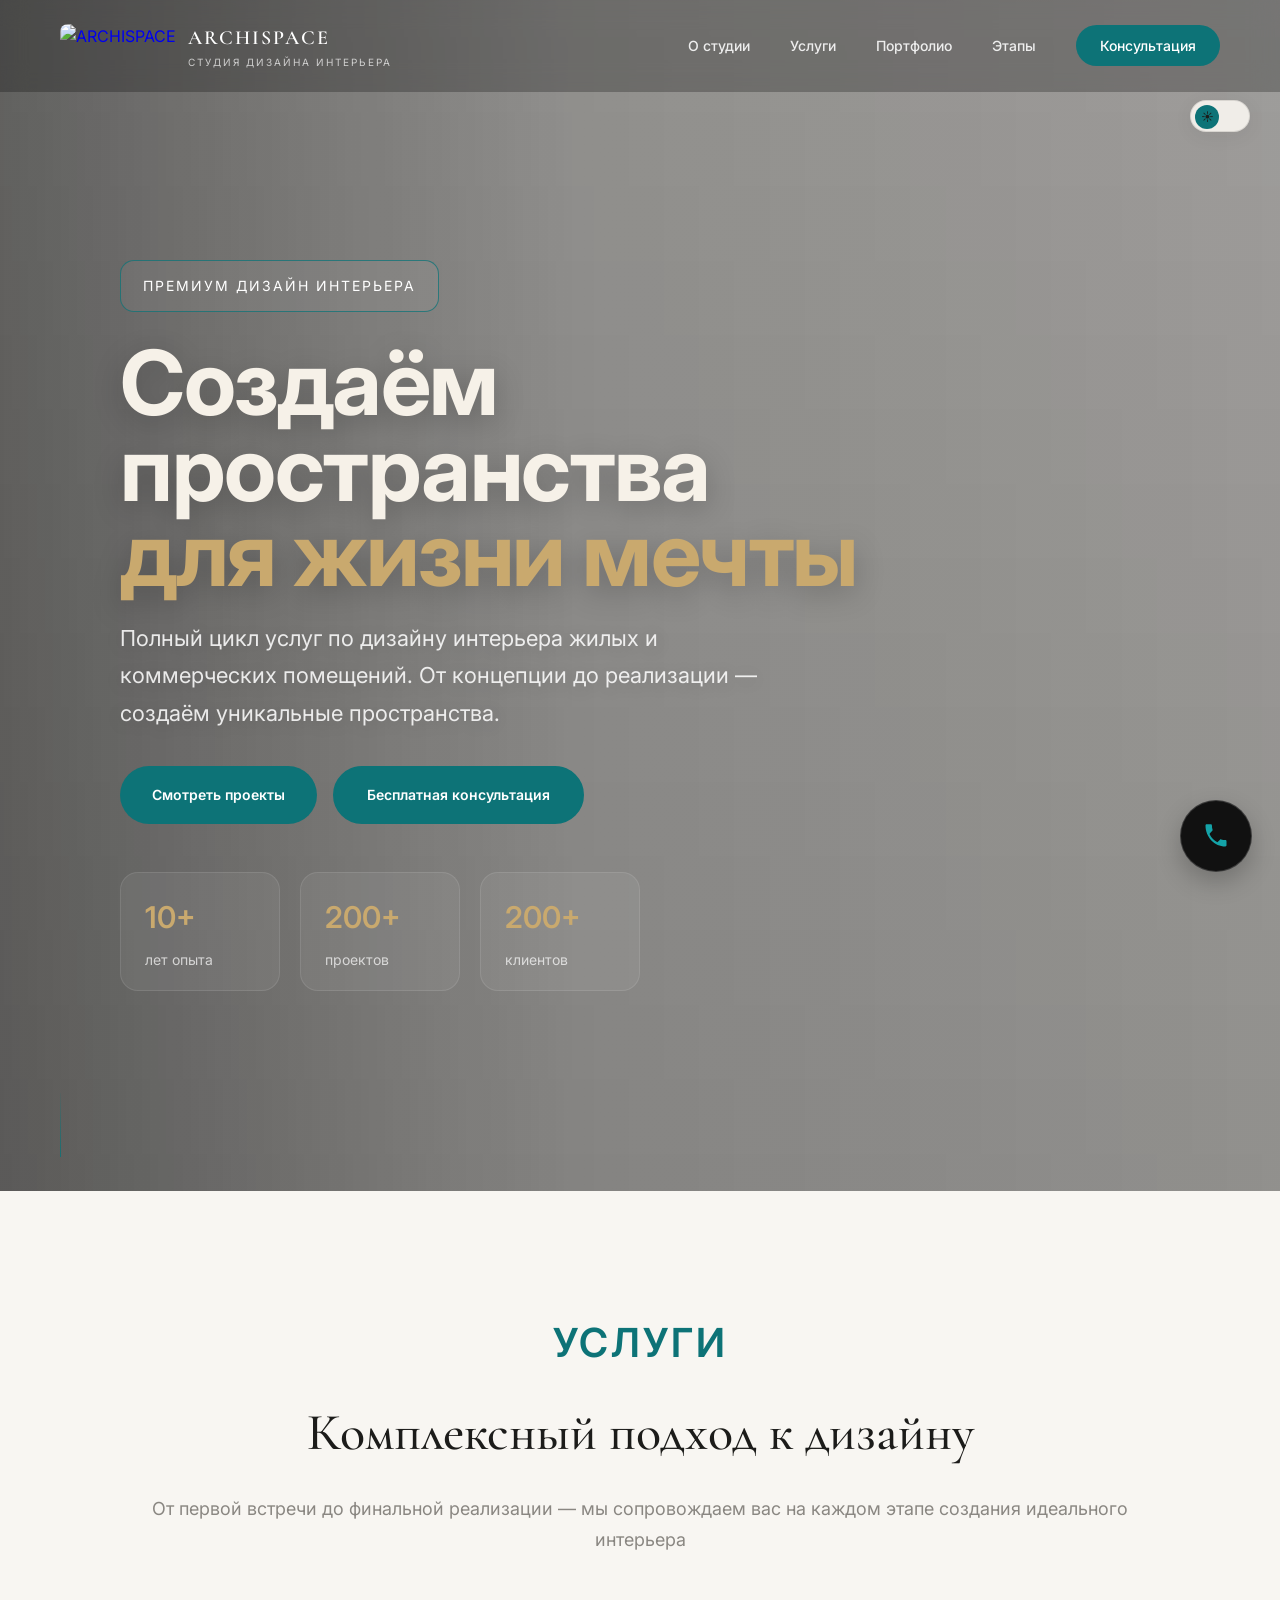
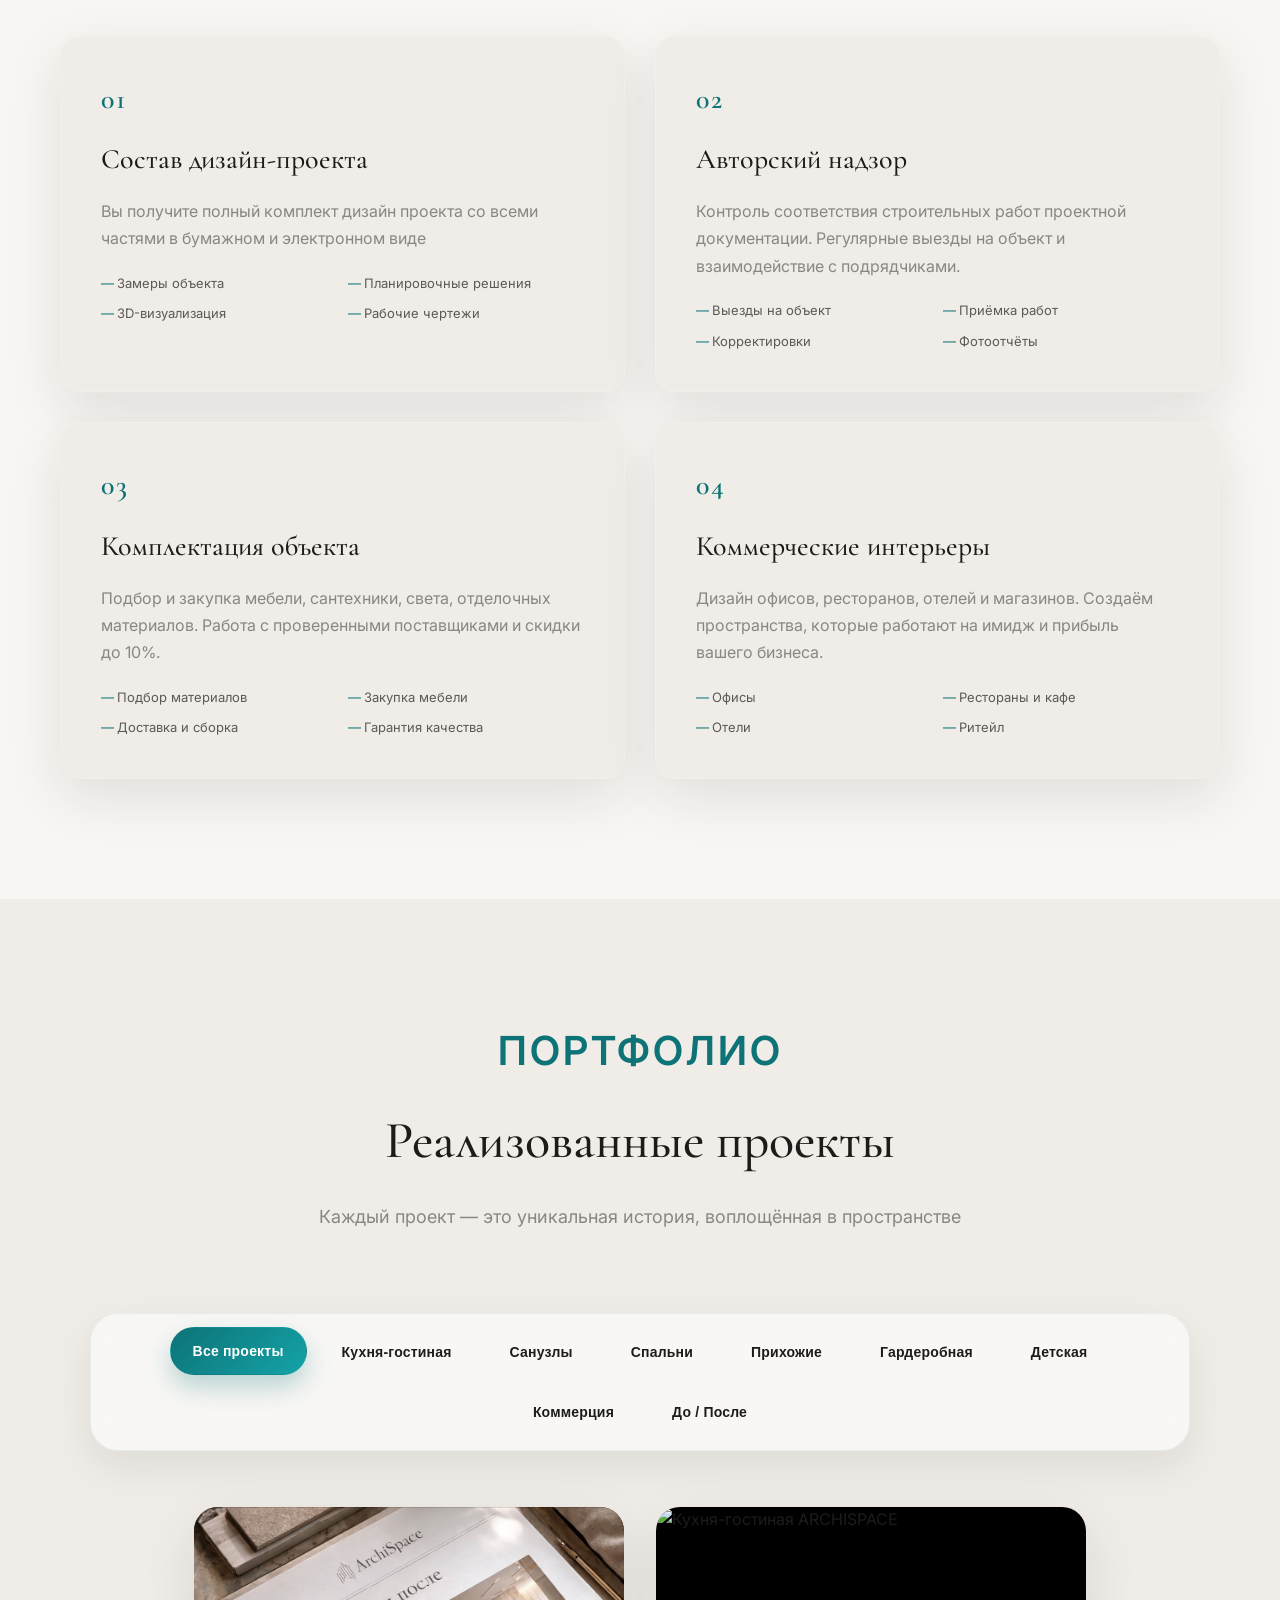
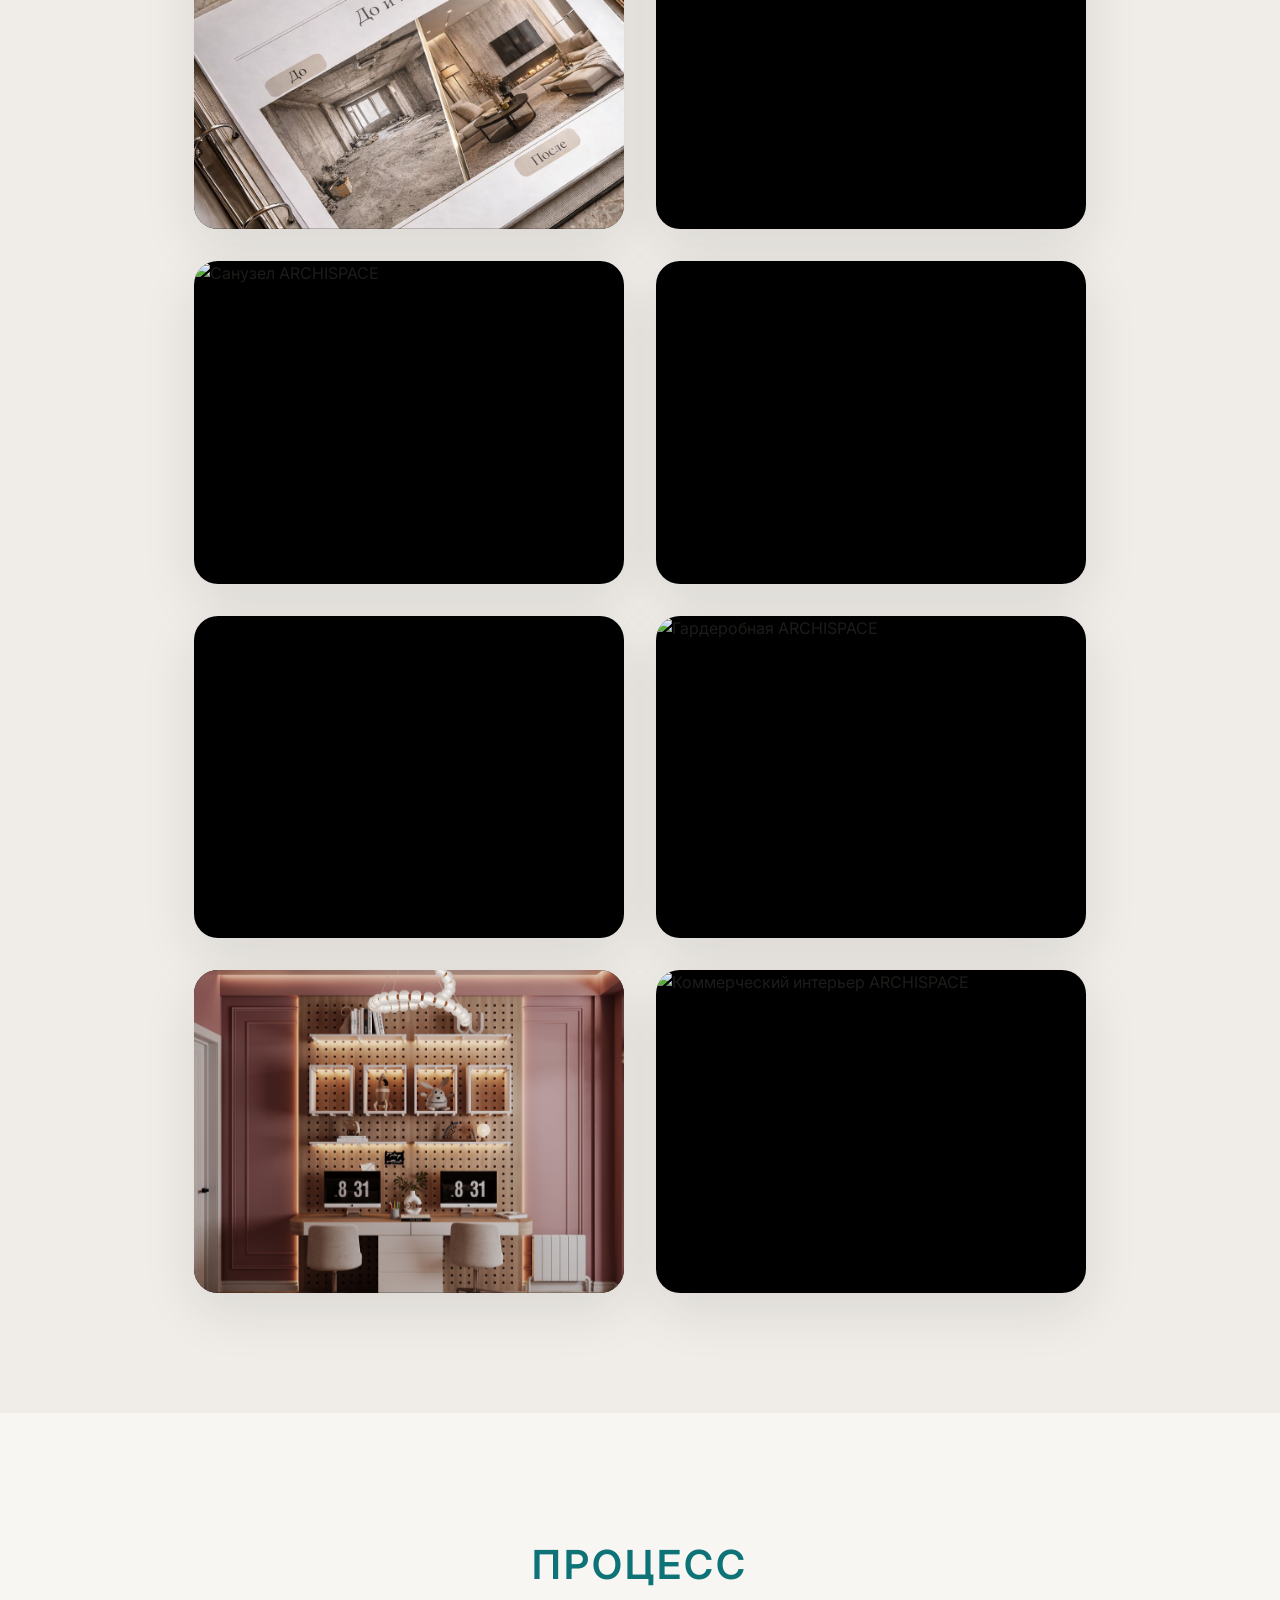
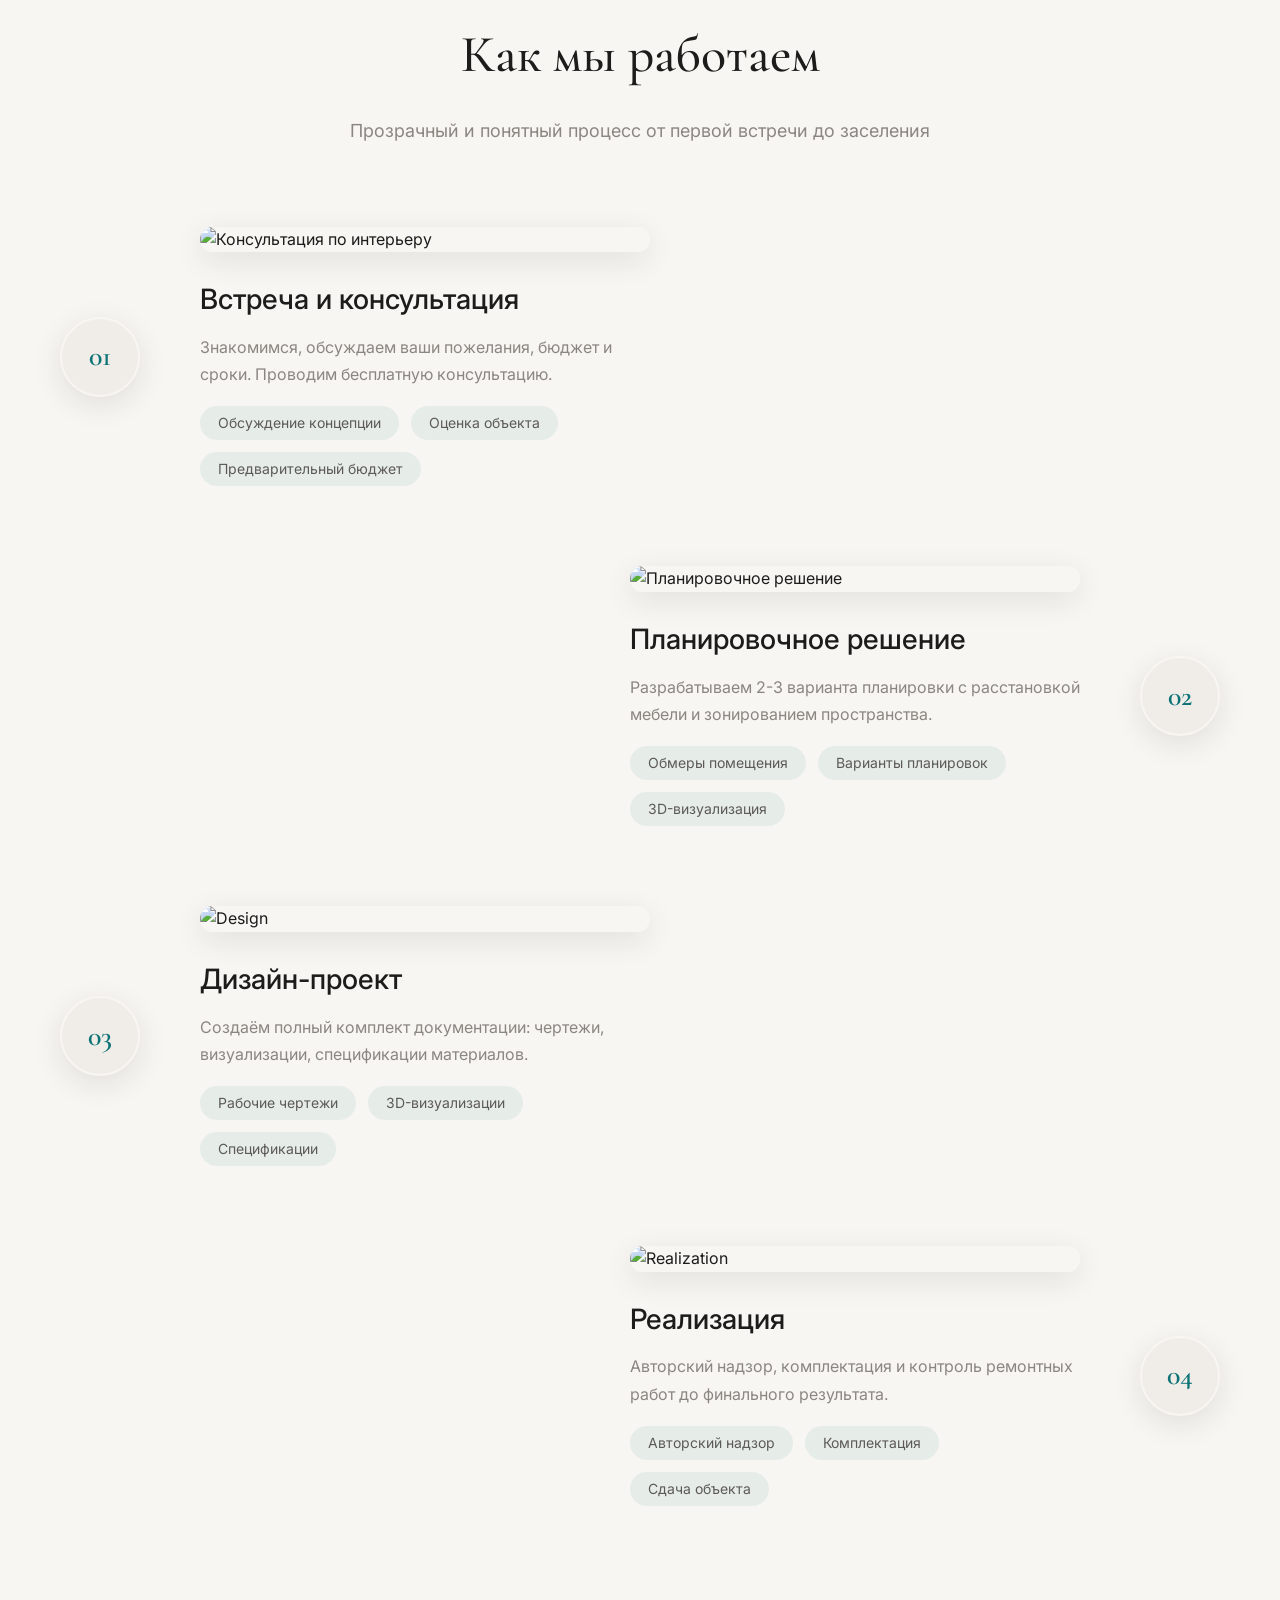
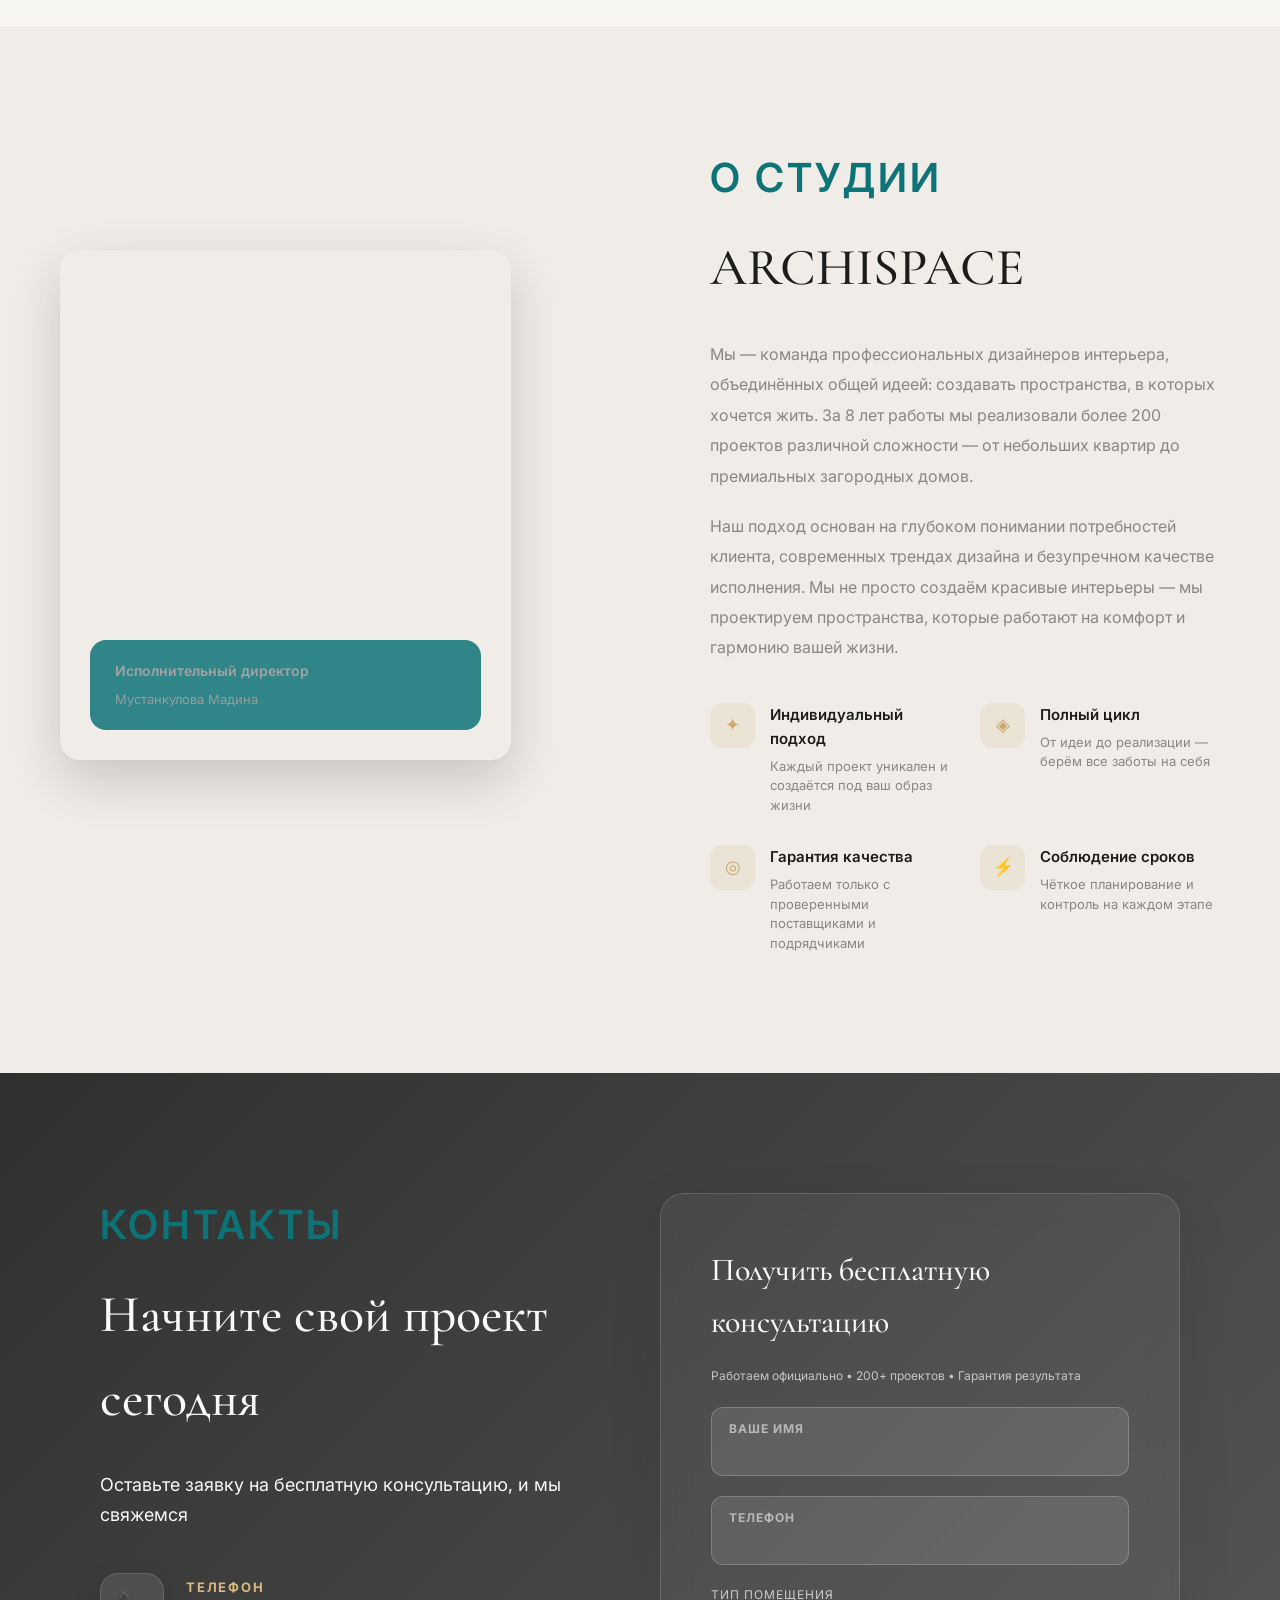
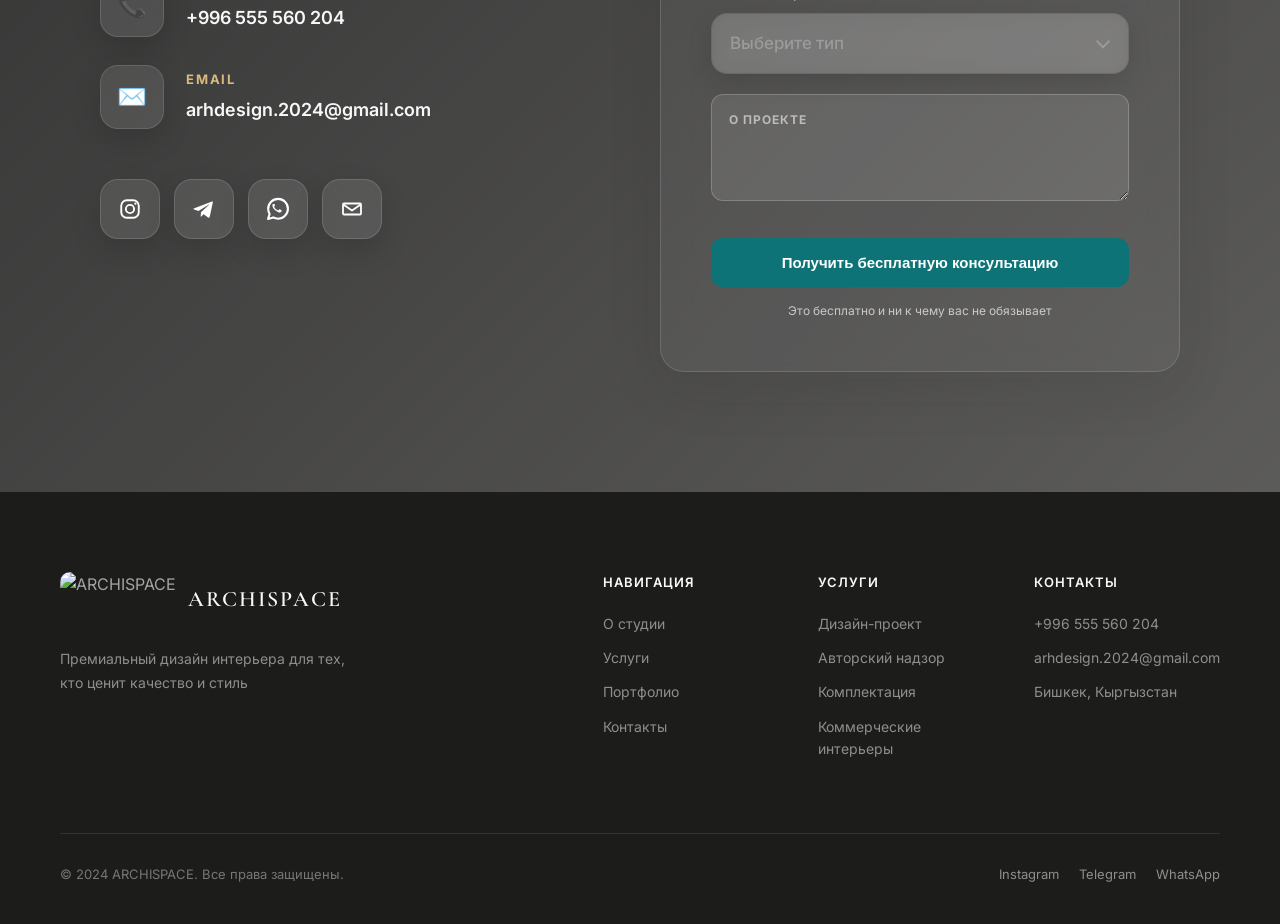
==== commit 8f06977d: "Add files via upload" ====
--- a/index.html
+++ b/index.html
@@ -273,7 +273,7 @@
             </a>
 
             <a href="portfolio-wardrobe.html" class="portfolio-item reveal" data-category="wardrobe">
-                <img loading="lazy" decoding="async" src="гардероб 2/гардероб/photo_2026-04-15_00-01-11.jpg"
+                <img loading="lazy" decoding="async" src="portfolio/wardrobe/wardrobe-05.jpg"
                     alt="Гардеробная ARCHISPACE">
                 <div class="portfolio-overlay">
                     <span class="portfolio-category">Гардеробная</span>
@@ -292,7 +292,7 @@
             </a>
 
             <a href="portfolio-commerce.html" class="portfolio-item reveal" data-category="commerce">
-                <img loading="lazy" decoding="async" src="гардероб 2/стоматология/photo_2026-04-15_00-26-28.jpg"
+                <img loading="lazy" decoding="async" src="portfolio/commerce/commerce-01.jpg"
                     alt="Коммерческий интерьер ARCHISPACE">
                 <div class="portfolio-overlay">
                     <span class="portfolio-category">Коммерция</span>
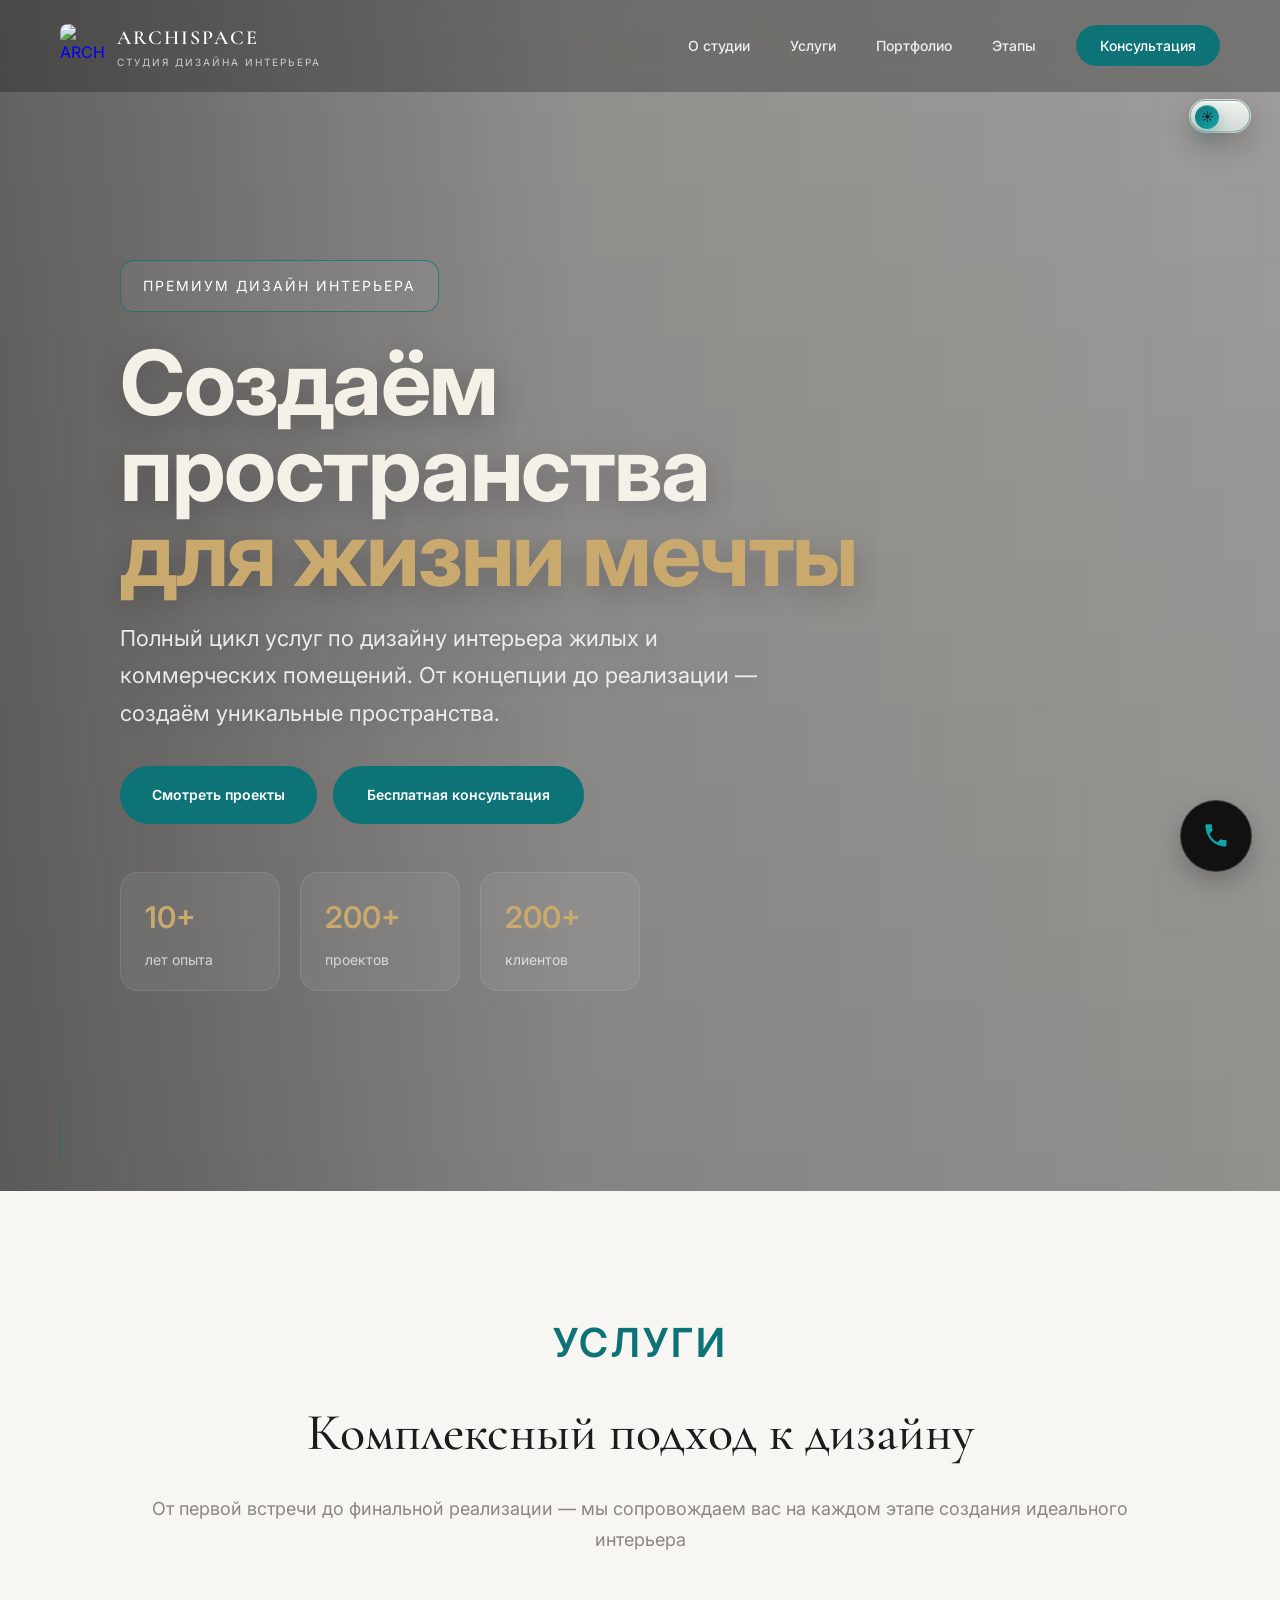
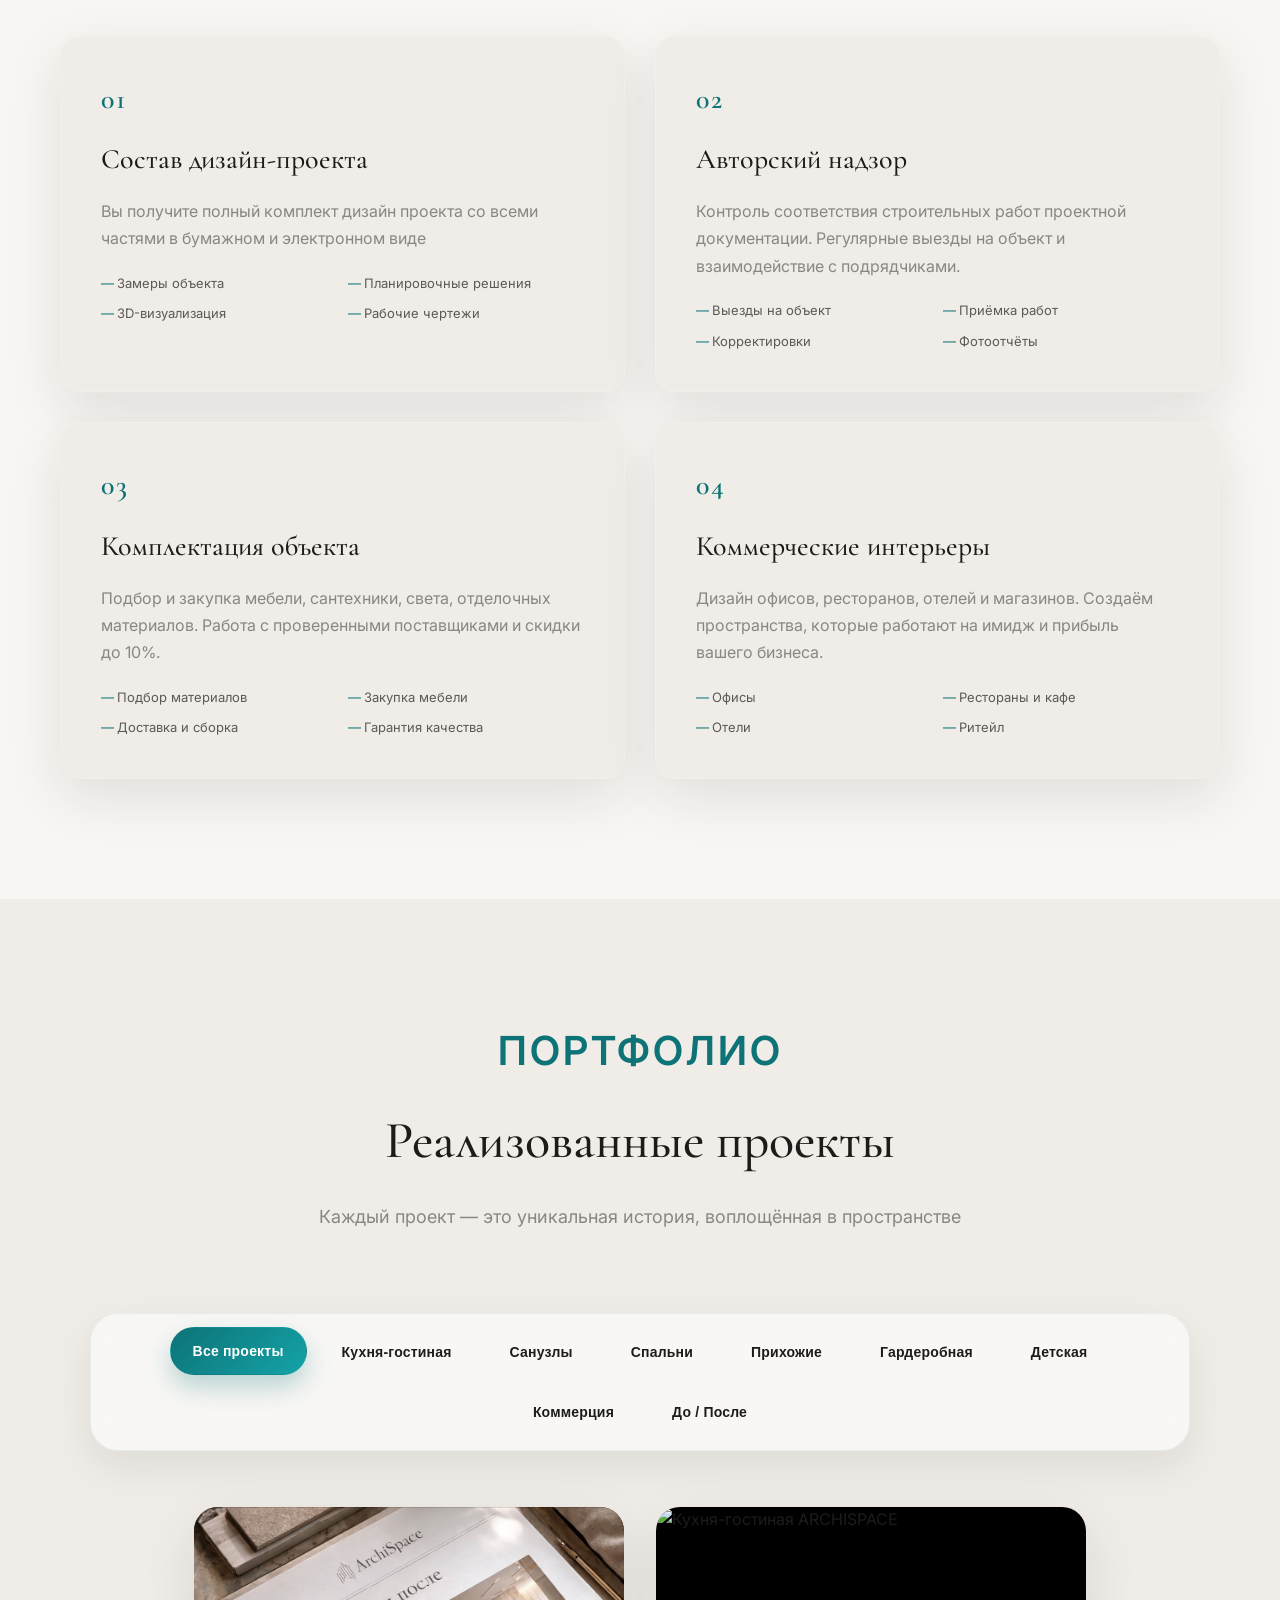
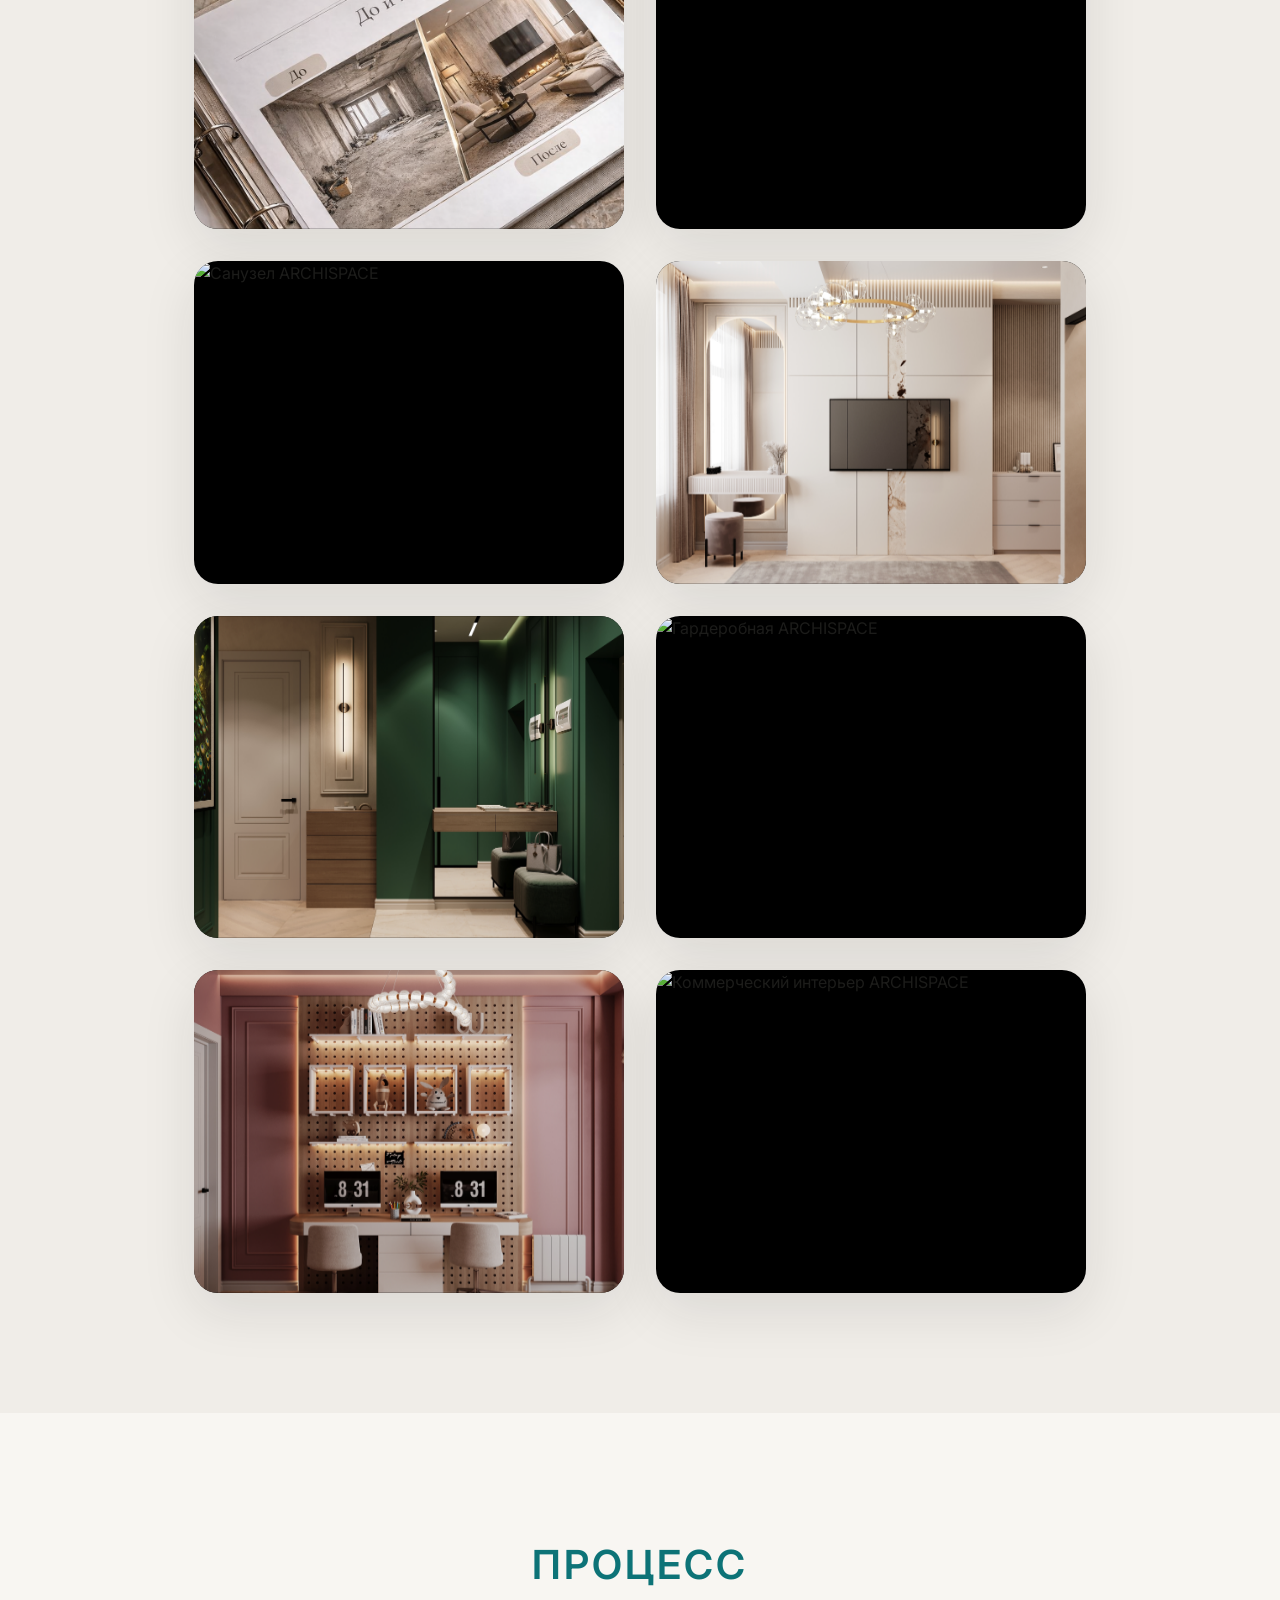
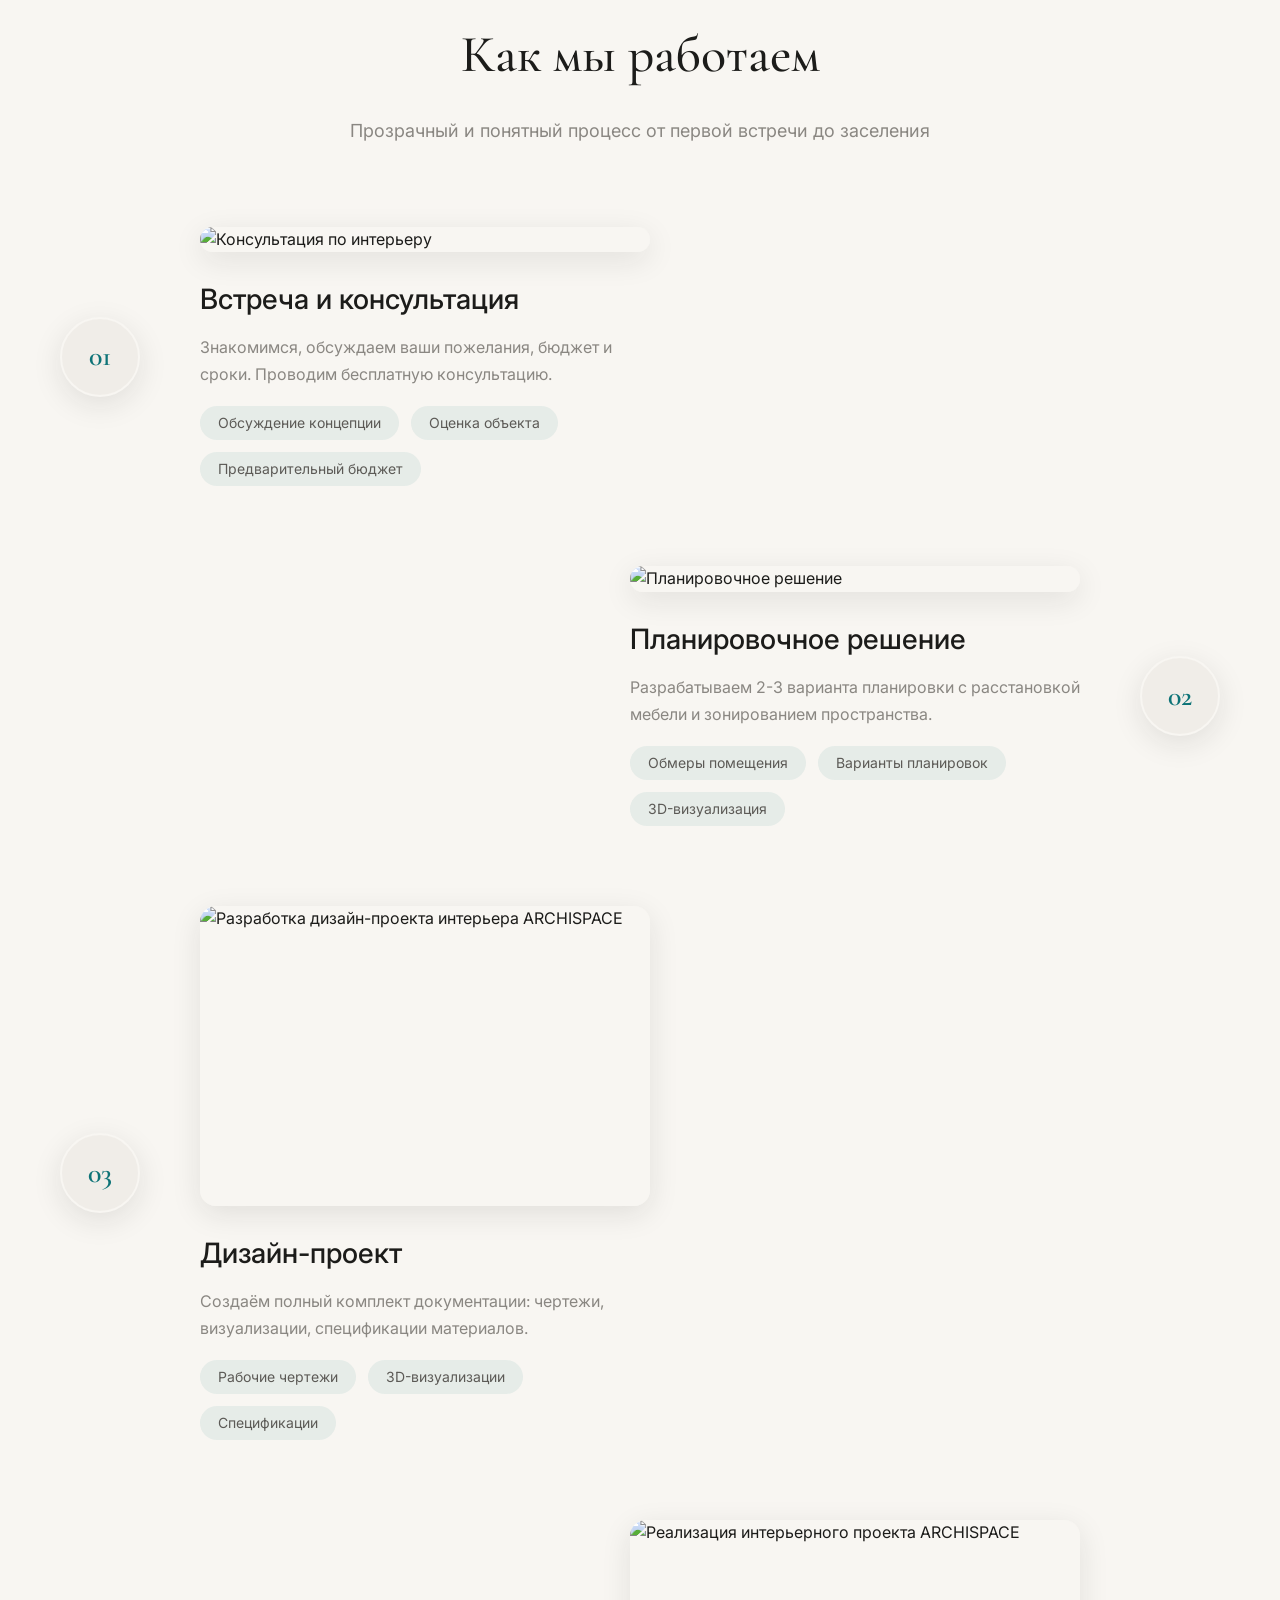
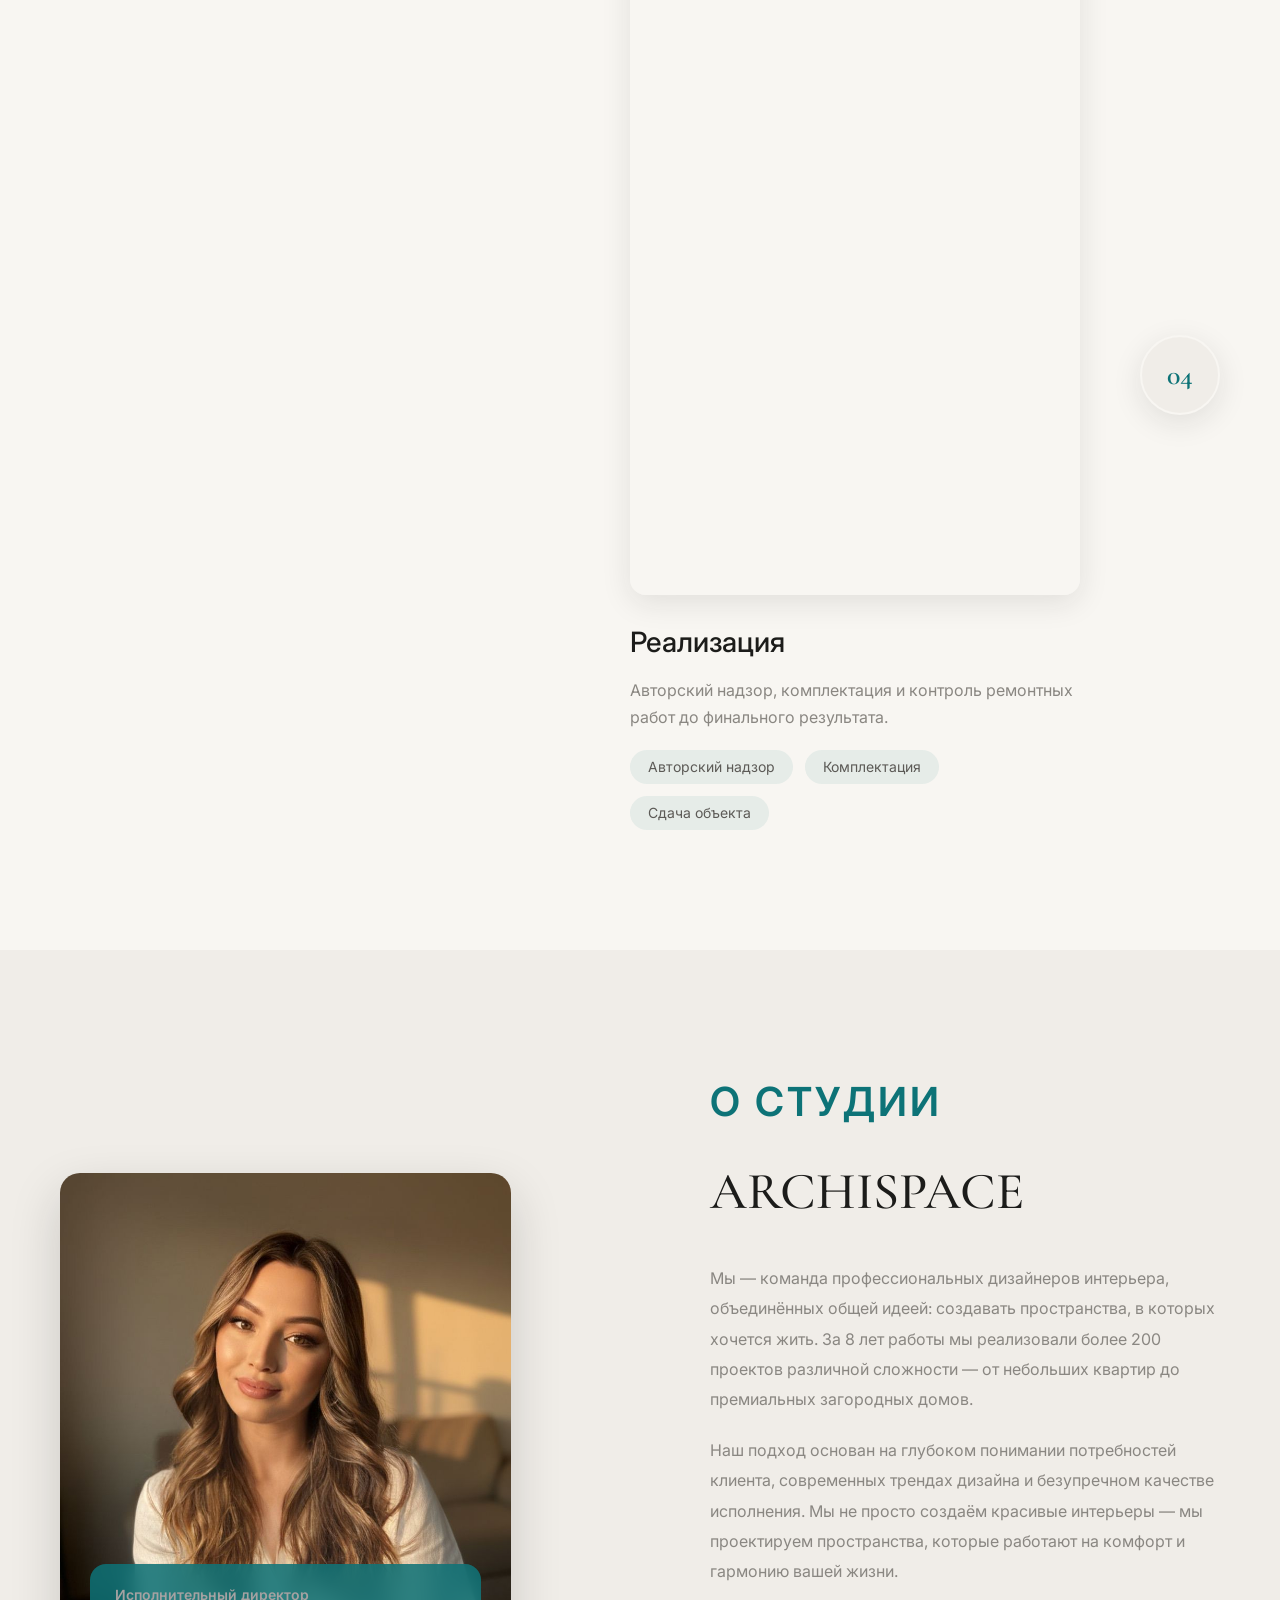
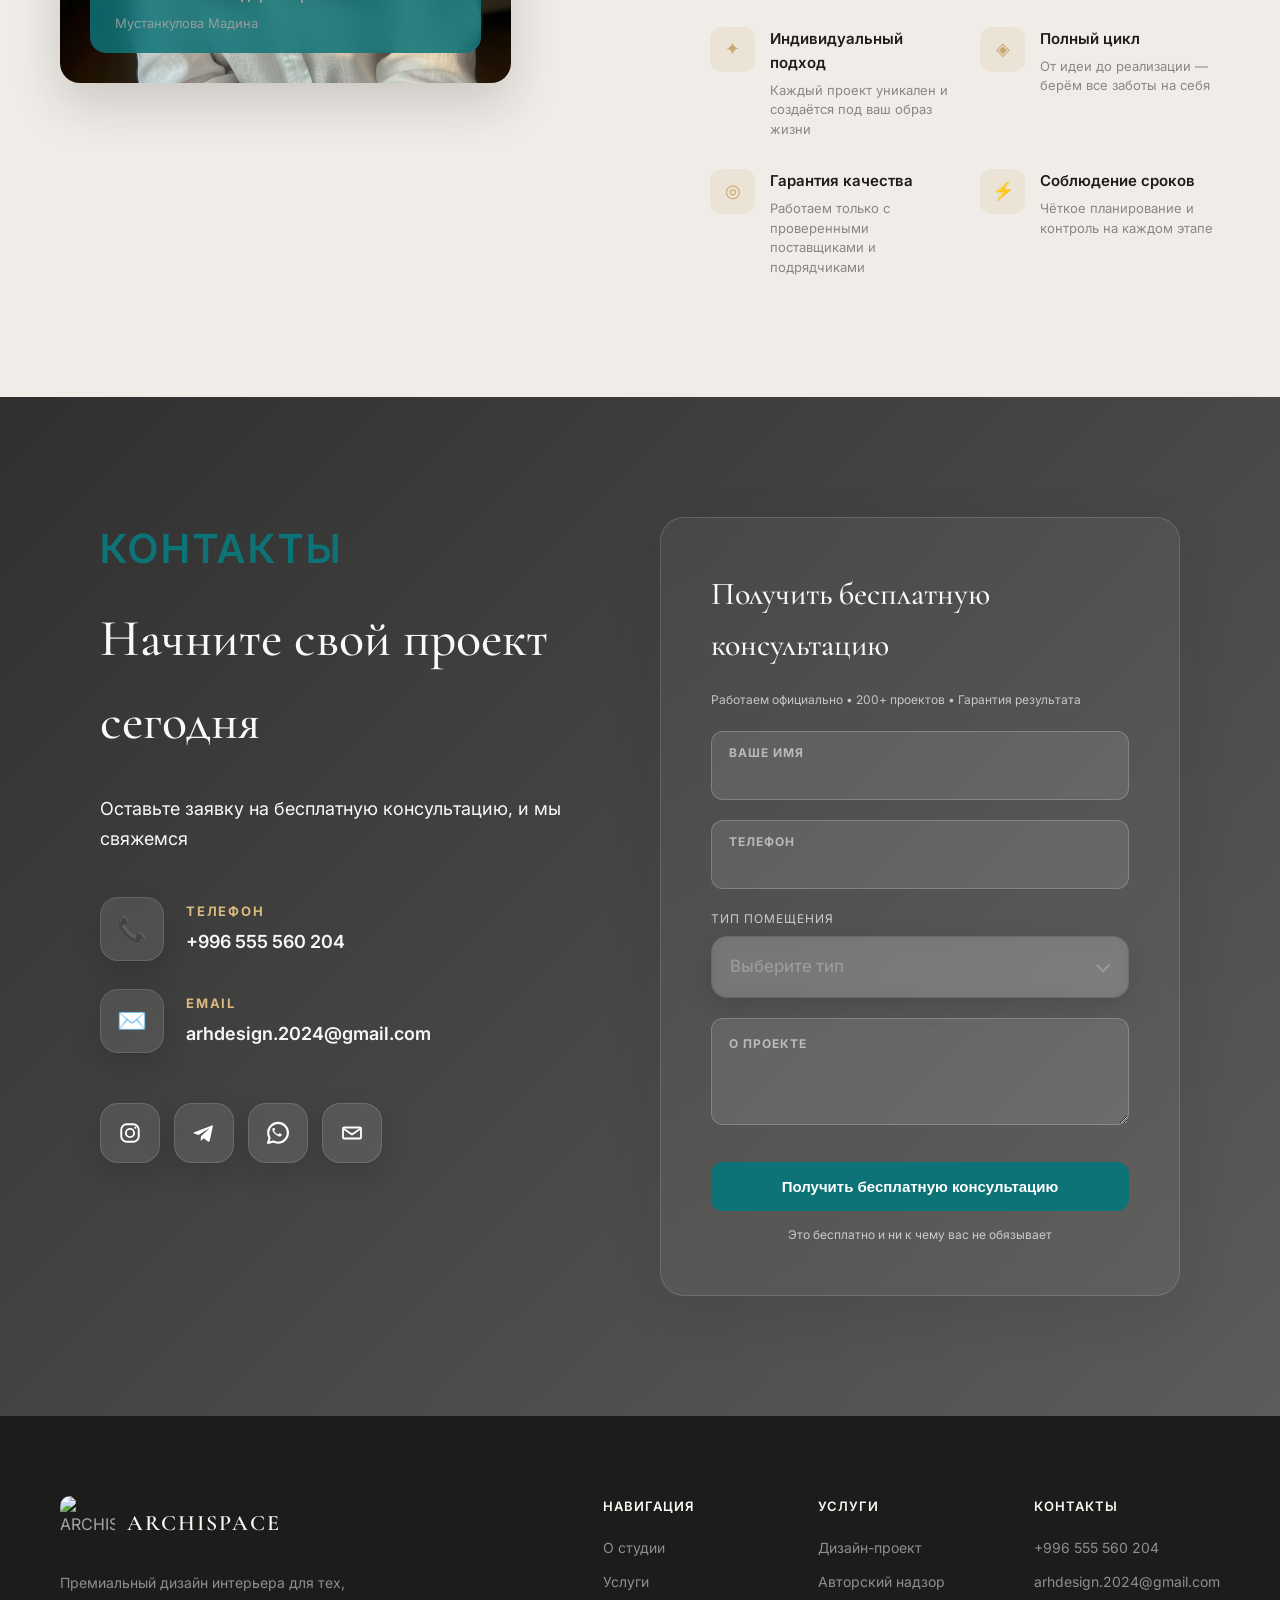
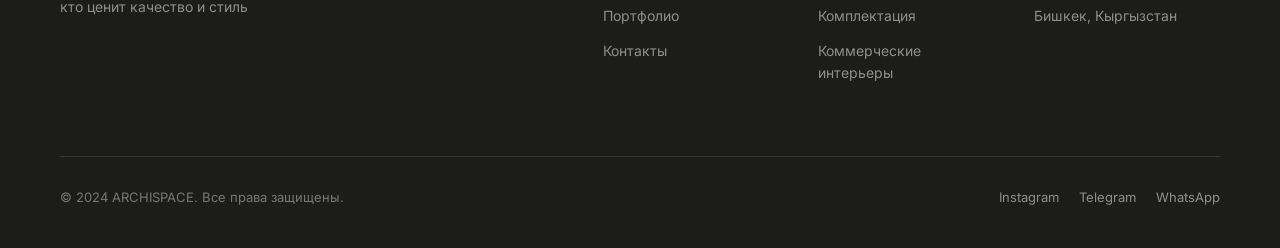
==== commit 979c5e37: "Add files via upload" ====
--- a/index.html
+++ b/index.html
@@ -2,16 +2,57 @@
 <html lang="ru">
 
 <head>
-    <meta charset="UTF-8">
-    <meta name="viewport" content="width=device-width, initial-scale=1.0">
-    <title>ARCHISPACE | Дизайн интерьера премиум класса</title>
-    <link rel="preconnect" href="https://fonts.googleapis.com">
+    <meta charset="UTF-8">
+    <meta name="viewport" content="width=device-width, initial-scale=1.0">
+    <title>Дизайн интерьера в Бишкеке | ARCHISPACE</title>
+    <meta name="description"
+        content="ARCHISPACE — студия дизайна интерьера в Бишкеке. Дизайн квартир, домов и коммерческих помещений под ключ: концепция, проект, комплектация и авторский надзор.">
+    <link rel="canonical" href="https://archispace.kg/">
+    <meta property="og:type" content="website">
+    <meta property="og:locale" content="ru_RU">
+    <meta property="og:site_name" content="ARCHISPACE">
+    <meta property="og:title" content="ARCHISPACE — дизайн интерьера в Бишкеке">
+    <meta property="og:description"
+        content="Дизайн квартир, домов и коммерческих помещений под ключ: концепция, проект, комплектация и авторский надзор.">
+    <meta property="og:url" content="https://archispace.kg/">
+    <meta property="og:image" content="https://archispace.kg/images/hero-interior.jpg">
+    <meta name="twitter:card" content="summary_large_image">
+    <meta name="twitter:title" content="ARCHISPACE — дизайн интерьера в Бишкеке">
+    <meta name="twitter:description"
+        content="Премиальные интерьеры для жилых и коммерческих помещений в Бишкеке.">
+    <meta name="twitter:image" content="https://archispace.kg/images/hero-interior.jpg">
+    <link rel="icon" type="image/png" href="images/logo.png">
+    <link rel="apple-touch-icon" href="images/logo.png">
+    <link rel="manifest" href="site.webmanifest">
+    <link rel="preconnect" href="https://fonts.googleapis.com">
     <link rel="preconnect" href="https://fonts.gstatic.com" crossorigin>
-    <link
-        href="https://fonts.googleapis.com/css2?family=Inter:wght@300;400;500;600;700&family=Cormorant+Garamond:wght@400;500;600;700&display=swap"
-        rel="stylesheet">
-    <link rel="stylesheet" href="styles.css">
-</head>
+    <link
+        href="https://fonts.googleapis.com/css2?family=Inter:wght@300;400;500;600;700&family=Cormorant+Garamond:wght@400;500;600;700&display=swap"
+        rel="stylesheet">
+    <link rel="preload" as="image" href="images/hero-interior.jpg" fetchpriority="high">
+    <link rel="stylesheet" href="styles.css">
+    <script type="application/ld+json">
+    {
+        "@context": "https://schema.org",
+        "@type": "InteriorDesignService",
+        "name": "ARCHISPACE",
+        "url": "https://archispace.kg/",
+        "image": "https://archispace.kg/images/hero-interior.jpg",
+        "description": "Студия дизайна интерьера в Бишкеке: дизайн квартир, домов и коммерческих помещений под ключ.",
+        "areaServed": {
+            "@type": "City",
+            "name": "Бишкек"
+        },
+        "telephone": "+996555560204",
+        "email": "arhdesign.2024@gmail.com",
+        "sameAs": [
+            "https://www.instagram.com/archi_space2024/",
+            "https://t.me/+996779519331",
+            "https://wa.me/996555560204"
+        ]
+    }
+    </script>
+</head>
 
 <body>
     <!-- Theme Toggle -->
@@ -26,7 +67,7 @@
 
     <nav class="navbar" id="navbar">
         <a href="#" class="logo">
-            <img decoding="async" src="images/logo.png" alt="ARCHISPACE">
+            <img decoding="async" src="images/logo.png" width="591" height="591" alt="ARCHISPACE">
             <div class="logo-text">
                 <span class="logo-title">ARCHISPACE</span>
                 <span class="logo-subtitle">Студия дизайна интерьера</span>
@@ -50,7 +91,8 @@
 
     <section class="hero" id="hero">
         <div class="hero-bg">
-            <img decoding="async" src="images/hero-interior.jpg" alt="Премиальный интерьер ARCHISPACE">
+            <img decoding="async" fetchpriority="high" src="images/hero-interior.jpg" width="1600" height="1066"
+                alt="Премиальный интерьер ARCHISPACE">
             <div class="hero-overlay"></div>
         </div>
         <div class="hero-container">
@@ -116,7 +158,8 @@
         <div class="services-grid">
             <div class="service-card reveal">
                 <div class="service-image">
-                    <img loading="lazy" decoding="async" src="images/service-1.jpg" alt="Дизайн-проект интерьера">
+                    <img loading="lazy" decoding="async" src="images/service-1.jpg" width="914" height="1280"
+                        alt="Дизайн-проект интерьера">
                 </div>
                 <div class="service-content">
                     <span class="service-number">01</span>
@@ -136,7 +179,8 @@
             <div class="service-card reveal">
 
                 <div class="service-image">
-                    <img loading="lazy" decoding="async" src="images/service-2.jpg" alt="Авторский надзор">
+                    <img loading="lazy" decoding="async" src="images/service-2.jpg" width="853" height="1280"
+                        alt="Авторский надзор">
                 </div>
                 <div class="service-content">
                     <span class="service-number">02</span>
@@ -159,7 +203,8 @@
 
             <div class="service-card reveal">
                 <div class="service-image">
-                    <img loading="lazy" decoding="async" src="images/service-3.jpg" alt="Комплектация мебелью">
+                    <img loading="lazy" decoding="async" src="images/service-3.jpg" width="853" height="1280"
+                        alt="Комплектация мебелью">
                 </div>
                 <div class="service-content">
                     <span class="service-number">03</span>
@@ -179,7 +224,8 @@
 
             <div class="service-card reveal">
                 <div class="service-image">
-                    <img loading="lazy" decoding="async" src="images/service-4.jpg" alt="Коммерческий интерьер">
+                    <img loading="lazy" decoding="async" src="images/service-4.jpg" width="1600" height="1426"
+                        alt="Коммерческий интерьер">
                 </div>
                 <div class="service-content">
                     <span class="service-number">04</span>
@@ -355,7 +401,8 @@
                     <div class="step-number">03</div>
                     <div class="step-content">
                         <div class="step-image">
-                            <img loading="lazy" decoding="async" src="images/design-project.jpg" alt="Design">
+                    <img loading="lazy" decoding="async" src="images/design-project.jpg" width="1536" height="1024"
+                        alt="Разработка дизайн-проекта интерьера ARCHISPACE">
                         </div>
                         <h4 data-i18n="step3Title">Дизайн-проект</h4>
                         <p data-i18n="step3Text">Создаём полный комплект документации: чертежи, визуализации,
@@ -372,7 +419,8 @@
                     <div class="step-number">04</div>
                     <div class="step-content">
                         <div class="step-image">
-                            <img loading="lazy" decoding="async" src="images/implementation.jpg" alt="Realization">
+                    <img loading="lazy" decoding="async" src="images/implementation.jpg" width="1024" height="1536"
+                        alt="Реализация интерьерного проекта ARCHISPACE">
                         </div>
                         <h4 data-i18n="step4Title">Реализация</h4>
                         <p data-i18n="step4Text">Авторский надзор, комплектация и контроль ремонтных работ до финального
@@ -394,7 +442,8 @@
                 <div class="about-images reveal">
                     <div class="about-image-main">
 
-                        <img loading="lazy" decoding="async" src="director.jpeg" alt="Мадина">
+                    <img loading="lazy" decoding="async" src="director.jpeg" width="864" height="1184"
+                        alt="Мадина, руководитель студии ARCHISPACE">
 
                         <div class="director-overlay">
                             <span class="director-role">Исполнительный директор</span>
@@ -459,7 +508,8 @@
 
     <section class="contact" id="contact">
         <div class="contact-bg">
-            <img loading="lazy" decoding="async" src="images/sofa.jpg" alt="Interior">
+                <img loading="lazy" decoding="async" src="images/sofa.jpg" width="1280" height="1280"
+                    alt="Интерьер гостиной от ARCHISPACE">
             <div class="contact-overlay"></div>
         </div>
         <div class="contact-container">
@@ -533,18 +583,18 @@
 
             </div>
 
-            <form class="contact-form reveal" id="contactForm" novalidate>
+            <form class="contact-form reveal" id="contactForm" method="post" novalidate>
                 <h3 data-i18n="formTitle">Получить бесплатную консультацию</h3>
                 <p class="form-trust">Работаем официально • 200+ проектов • Гарантия результата</p>
                 <div class="form-group form-field floating-field">
                     <label for="name" data-i18n="formName">Ваше имя</label>
-                    <input type="text" id="name" placeholder=" " pattern="[A-Za-zА-Яа-яЁё\s'-]+" maxlength="40"
-                        autocomplete="name" required>
+                    <input type="text" id="name" name="name" placeholder=" " pattern="[A-Za-zА-Яа-яЁё\s'-]+"
+                        maxlength="40" autocomplete="name" required>
                 </div>
                 <div class="form-group form-field floating-field">
                     <label for="phone" data-i18n="formPhone">Телефон</label>
-                    <input type="tel" id="phone" placeholder=" " inputmode="tel" autocomplete="tel" maxlength="18"
-                        required>
+                    <input type="tel" id="phone" name="phone" placeholder=" " inputmode="tel" autocomplete="tel"
+                        maxlength="18" required>
                 </div>
                 <div class="form-group">
                     <label for="room" data-i18n="formRoom">Тип помещения</label>
@@ -568,7 +618,7 @@
                 </div>
                 <div class="form-group form-field floating-field">
                     <label for="message" data-i18n="formMessage">О проекте</label>
-                    <textarea id="message" rows="3" placeholder=" "></textarea>
+                    <textarea id="message" name="message" rows="3" placeholder=" " maxlength="500"></textarea>
                 </div>
                 <input type="text" name="website" class="hp-field" tabindex="-1" autocomplete="off" aria-hidden="true">
                 <button type="submit" class="submit-btn" data-i18n="formSubmit">Получить бесплатную
@@ -583,7 +633,7 @@
         <div class="footer-content">
             <div class="footer-main">
                 <div class="footer-logo">
-                    <img decoding="async" src="images/logo.png" alt="ARCHISPACE">
+            <img decoding="async" src="images/logo.png" width="591" height="591" alt="ARCHISPACE">
                     <span class="logo-text">ARCHISPACE</span>
                 </div>
                 <p class="footer-desc">Премиальный дизайн интерьера для тех, кто ценит качество и стиль</p>
@@ -648,7 +698,8 @@
 
             <div class="luxe-gallery__viewport" id="luxeGalleryViewport">
                 <div class="luxe-gallery__image-wrap">
-                    <img loading="lazy" decoding="async" id="luxeGalleryImage" src="" alt="Gallery preview">
+                    <img loading="lazy" decoding="async" id="luxeGalleryImage"
+                        alt="Фото проекта ARCHISPACE в галерее">
                 </div>
             </div>
 
--- a/styles.css
+++ b/styles.css
@@ -5159,3 +5159,114 @@
         height: 24px !important;
     }
 }
+
+/* Clean mobile burger button */
+.mobile-menu-btn {
+    appearance: none;
+    -webkit-appearance: none;
+    width: 44px;
+    height: 44px;
+    align-items: center;
+    justify-content: center;
+    padding: 0 !important;
+    border: 0;
+    border-radius: 999px;
+    background: transparent !important;
+    box-shadow: none !important;
+    outline: none;
+}
+
+.mobile-menu-btn span {
+    display: block;
+    width: 22px;
+    height: 2px;
+    border-radius: 999px;
+    background: currentColor;
+}
+
+.navbar:not(.scrolled) .mobile-menu-btn,
+.project-body .navbar .mobile-menu-btn,
+[data-theme="dark"] .navbar .mobile-menu-btn {
+    color: #ffffff;
+}
+
+body:not([data-theme="dark"]):not(.project-body) .navbar.scrolled .mobile-menu-btn {
+    color: #111111;
+}
+
+.project-body:not([data-theme="dark"]) .navbar.scrolled .mobile-menu-btn {
+    color: #111111;
+}
+
+.project-body:not([data-theme="dark"]) .navbar.scrolled .mobile-menu-btn span {
+    background: #111111 !important;
+}
+
+.project-body[data-theme="dark"] .navbar.scrolled .mobile-menu-btn {
+    color: #ffffff;
+}
+
+.project-body[data-theme="dark"] .navbar.scrolled .mobile-menu-btn span {
+    background: #ffffff !important;
+}
+
+.mobile-menu-btn:focus-visible {
+    box-shadow: 0 0 0 3px rgba(20, 163, 168, 0.24) !important;
+}
+
+@media (hover: hover) {
+    .mobile-menu-btn:hover {
+        background: rgba(255, 255, 255, 0.08) !important;
+    }
+
+    body:not([data-theme="dark"]):not(.project-body) .navbar.scrolled .mobile-menu-btn:hover {
+        background: rgba(0, 0, 0, 0.06) !important;
+    }
+}
+
+/* Theme toggle contrast for light and dark surfaces */
+.theme-toggle {
+    border-radius: 999px;
+}
+
+.theme-toggle-track {
+    background: rgba(226, 229, 224, 0.96) !important;
+    border: 1px solid rgba(13, 115, 119, 0.32) !important;
+    box-shadow:
+        0 12px 28px rgba(12, 18, 18, 0.22),
+        0 0 0 1px rgba(255, 255, 255, 0.72),
+        inset 0 1px 0 rgba(255, 255, 255, 0.86) !important;
+    backdrop-filter: blur(14px);
+    -webkit-backdrop-filter: blur(14px);
+}
+
+body:not([data-theme="dark"]) .theme-toggle-track {
+    background: linear-gradient(180deg, rgba(244, 245, 241, 0.98), rgba(213, 219, 214, 0.98)) !important;
+    border-color: rgba(13, 115, 119, 0.42) !important;
+}
+
+.theme-toggle-thumb {
+    background: linear-gradient(135deg, #0d7377, #14a3a8) !important;
+    box-shadow:
+        0 6px 16px rgba(13, 115, 119, 0.34),
+        inset 0 1px 0 rgba(255, 255, 255, 0.35) !important;
+}
+
+[data-theme="dark"] .theme-toggle-track,
+.project-body[data-theme="dark"] .theme-toggle-track {
+    background: rgba(16, 18, 18, 0.9) !important;
+    border-color: rgba(255, 255, 255, 0.16) !important;
+    box-shadow:
+        0 12px 28px rgba(0, 0, 0, 0.42),
+        inset 0 1px 0 rgba(255, 255, 255, 0.08) !important;
+}
+
+[data-theme="dark"] .theme-toggle-thumb,
+.project-body[data-theme="dark"] .theme-toggle-thumb {
+    background: linear-gradient(135deg, #11a0a6, #0d7377) !important;
+}
+
+.theme-toggle:focus-visible .theme-toggle-track {
+    outline: 3px solid rgba(20, 163, 168, 0.24);
+    outline-offset: 3px;
+}
